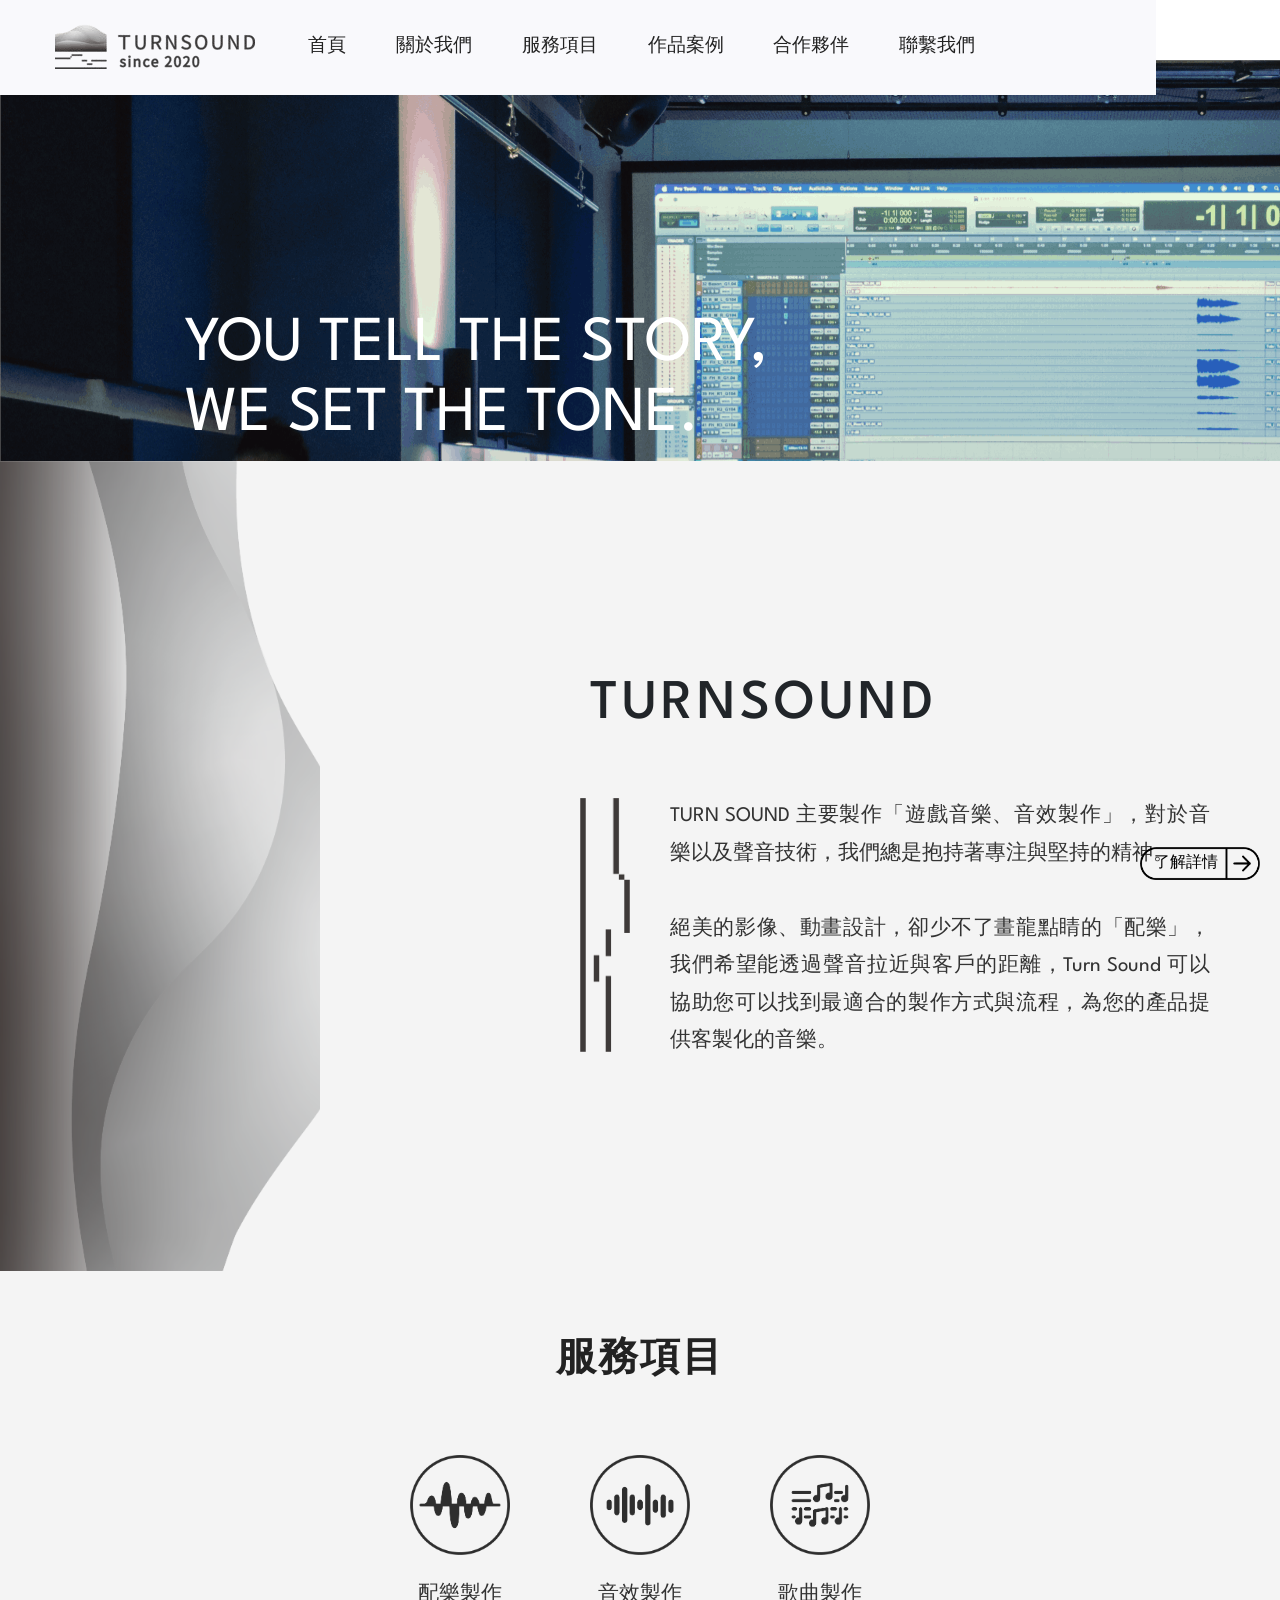
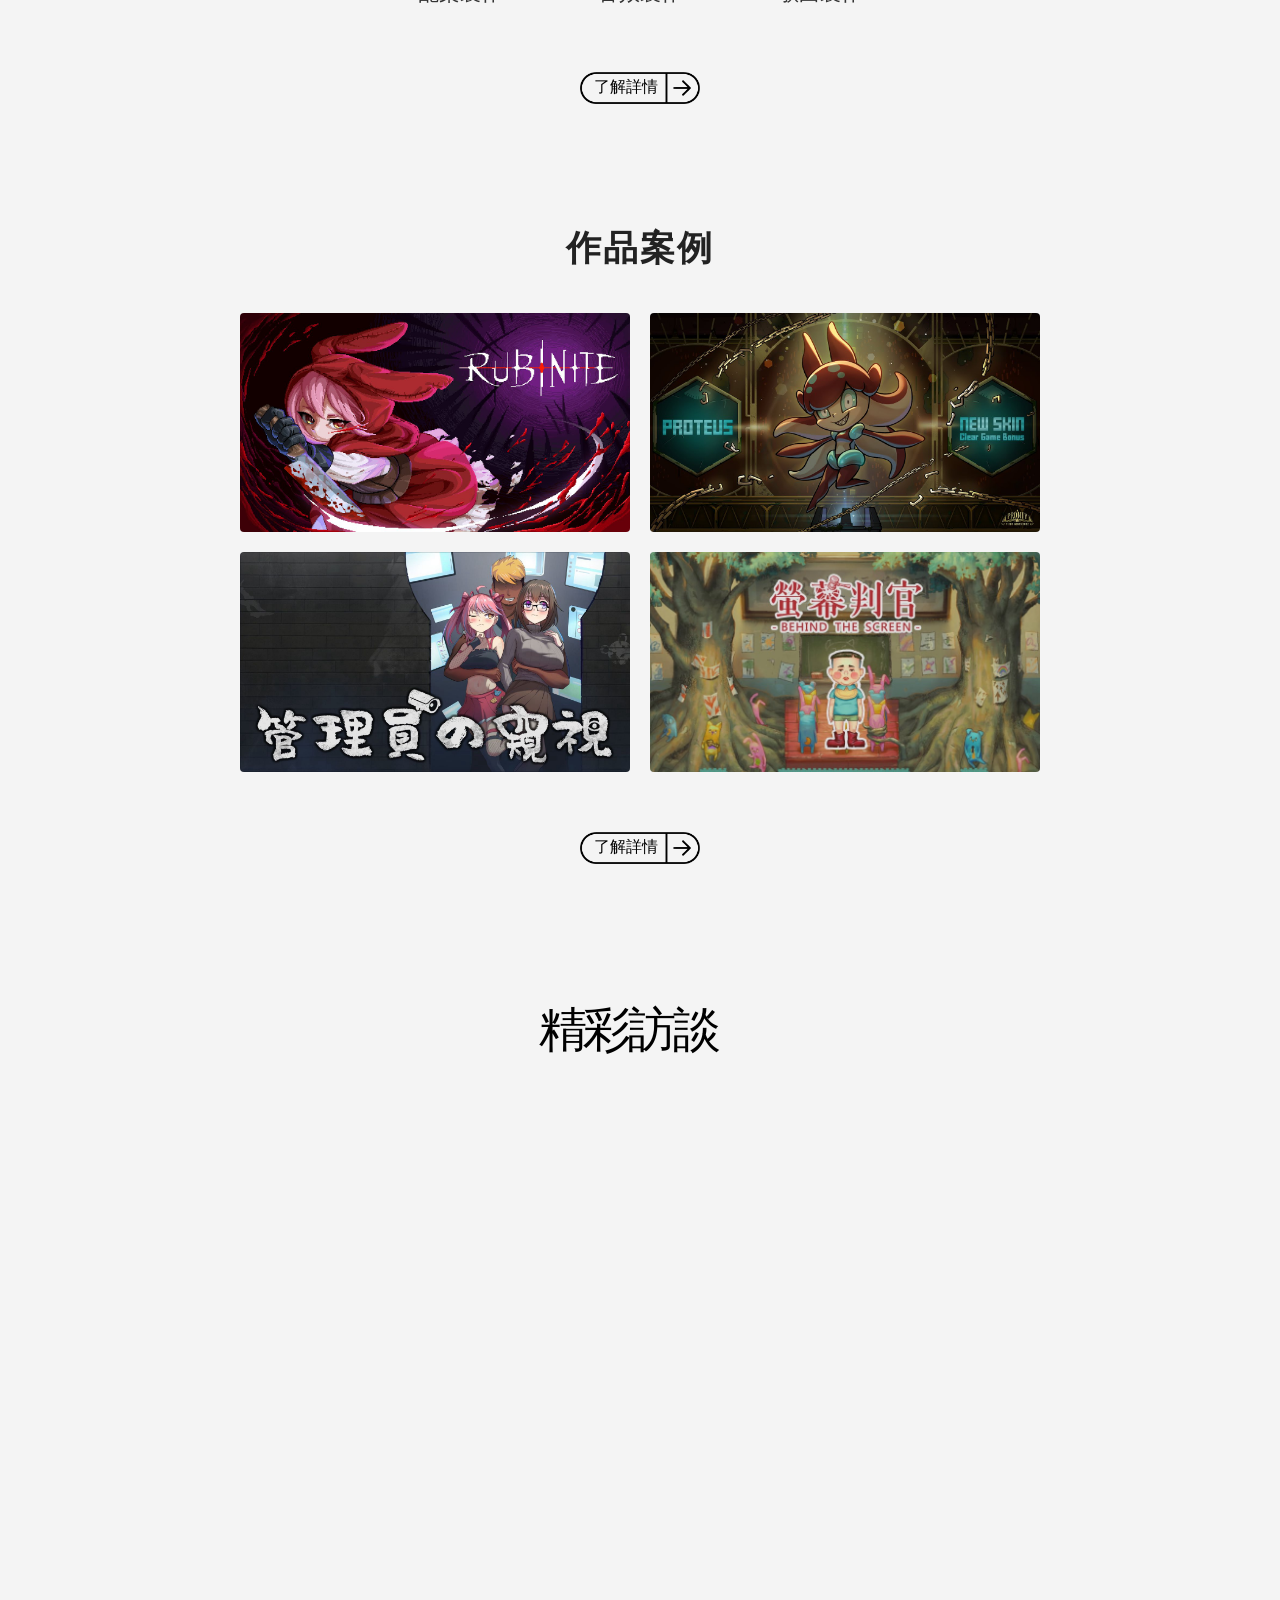
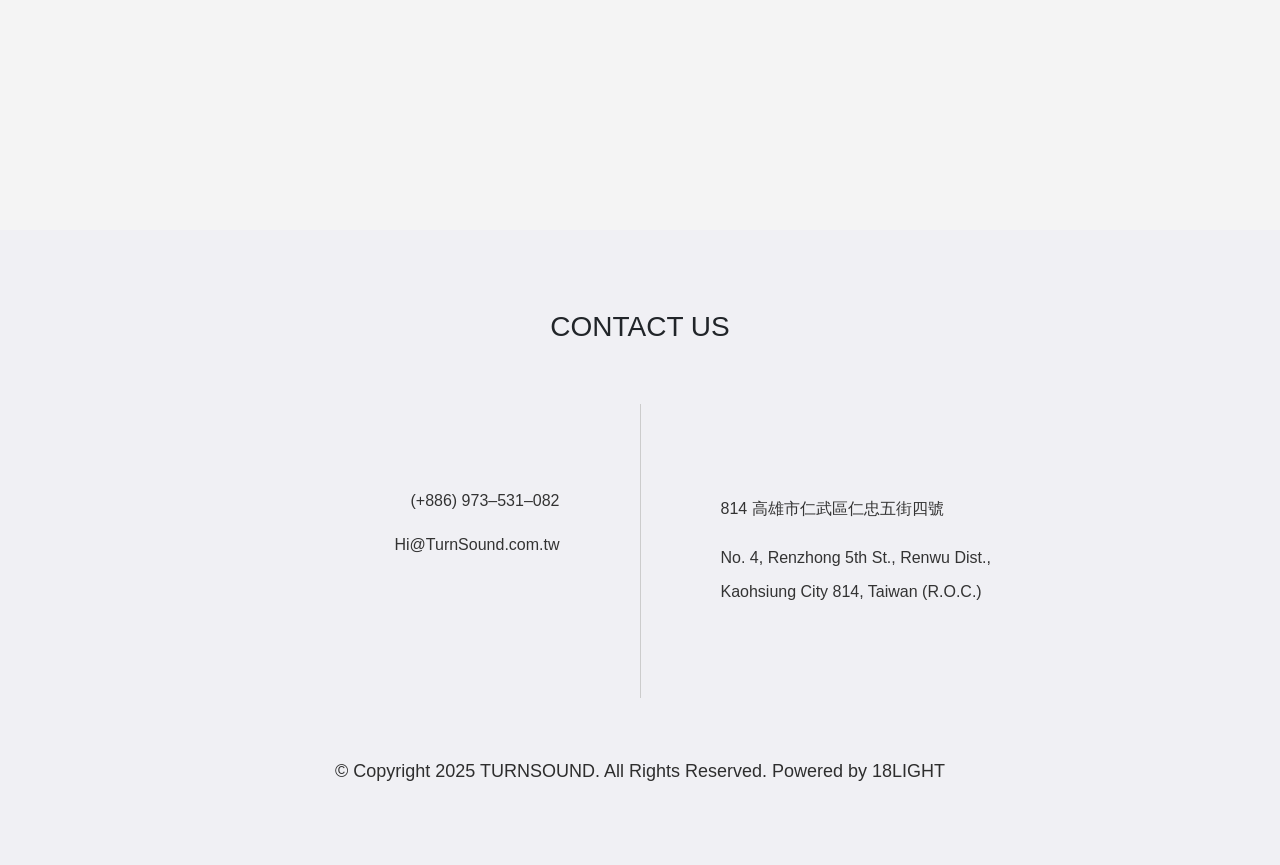
==== index.html @ 4d0bd962 "init commit Signed-off-by: PoAn Yang <yangpoan@gmail.com>" ====
<!DOCTYPE html>
<html  >
<head>
  
  <meta charset="UTF-8">
  <meta http-equiv="X-UA-Compatible" content="IE=edge">
  
  <meta name="twitter:card" content="summary_large_image"/>
  <meta name="twitter:image:src" content="assets/images/index-meta.jpeg">
  <meta property="og:image" content="assets/images/index-meta.jpeg">
  <meta name="twitter:title" content="TURNSOUND 官方網站 - 首頁｜玩轉音樂 | 音樂製作 | 音樂錄音室 | 配樂製作 | 高雄錄音室">
  <meta name="viewport" content="width=device-width, initial-scale=1, minimum-scale=1">
  <link rel="shortcut icon" href="assets/images/turnsound-800x800-128x128.png" type="image/x-icon">
  <meta name="description" content="Turn Sound 是遊戲音樂/音效製作為主的公司。
我們對於音樂以及聲音技術專注與堅持。並且希望拉近聲音作品與客戶的距離，讓音樂音效有如魔法一般但卻不撲朔迷離。
在 Turn Sound 您可以找到最適合的合作方式、製作流程，各方面均可以為你的產品客製化聲響。">
  
  
  <title>TURNSOUND 官方網站 - 首頁｜玩轉音樂 | 音樂製作 | 音樂錄音室 | 配樂製作 | 高雄錄音室</title>
  <link rel="stylesheet" href="assets/simple-line-icons/simple-line-icons.css">
  <link rel="stylesheet" href="assets/bootstrap/css/bootstrap.min.css">
  <link rel="stylesheet" href="assets/bootstrap/css/bootstrap-grid.min.css">
  <link rel="stylesheet" href="assets/bootstrap/css/bootstrap-reboot.min.css">
  <link rel="stylesheet" href="assets/animatecss/animate.css">
  <link rel="stylesheet" href="assets/popup-overlay-plugin/style.css">
  <link rel="stylesheet" href="assets/dropdown/css/style.css">
  <link rel="stylesheet" href="assets/socicon/css/styles.css">
  <link rel="stylesheet" href="assets/theme/css/style.css">
  <link rel="preload" href="https://fonts.googleapis.com/css2?family=Spartan:wght@400;700&display=swap&display=swap" as="style" onload="this.onload=null;this.rel='stylesheet'">
  <noscript><link rel="stylesheet" href="https://fonts.googleapis.com/css2?family=Spartan:wght@400;700&display=swap&display=swap"></noscript>
  <link rel="preload" as="style" href="assets/mobirise/css/mbr-additional.css?v=vHFfWI"><link rel="stylesheet" href="assets/mobirise/css/mbr-additional.css?v=vHFfWI" type="text/css">

  
  
  

</head>
<body>
  
  <section data-bs-version="5.1" class="menu menu1 stackm5 cid-tPVehVwowp" once="menu" id="menu01-3y">
    
    <nav class="navbar navbar-dropdown navbar-fixed-top navbar-expand-lg">
        <div class="container-fluid">
            <div class="navbar-brand">
                <span class="navbar-logo">
                    <a href="https://www.turnsound.com.tw/">
                        <img src="[data-uri]" alt="" style="height: 3rem;" loading="lazy" class="lazyload" data-src="assets/images/0108-removebg-preview-225x94.png">
                    </a>
                </span>
                
            </div>
            <button class="navbar-toggler" type="button" data-toggle="collapse" data-bs-toggle="collapse" data-target="#navbarSupportedContent" data-bs-target="#navbarSupportedContent" aria-controls="navbarNavAltMarkup" aria-expanded="false" aria-label="Toggle navigation">
                <div class="hamburger">
                    <span></span>
                    <span></span>
                    <span></span>
                    <span></span>
                </div>
            </button>
            <div class="collapse navbar-collapse" id="navbarSupportedContent">
                <ul class="navbar-nav nav-dropdown nav-right" data-app-modern-menu="true"><li class="nav-item"><a class="nav-link link text-black text-primary display-7" href="https://www.turnsound.com.tw/">首頁</a></li>
                    <li class="nav-item"><a class="nav-link link text-black show text-primary display-7" href="about.html" aria-expanded="false">關於我們</a></li>
                    <li class="nav-item"><a class="nav-link link text-black text-primary display-7" href="serve.html">服務項目</a>
                    </li>
                    <li class="nav-item"><a class="nav-link link text-black text-primary display-7" href="work.html">作品案例</a>
                    </li><li class="nav-item"><a class="nav-link link text-black text-primary display-7" href="partner.html">合作夥伴</a></li><li class="nav-item"><a class="nav-link link text-black text-primary display-7" href="connect.html">聯繫我們</a></li></ul>
                <div class="icons-menu">
                    <a class="iconfont-wrapper" href="https://www.facebook.com/TurnSound/" target="_blank">
                        <span class="p-2 mbr-iconfont socicon-facebook socicon"></span>
                    </a>
                    <a class="iconfont-wrapper" href="https://www.youtube.com/@Turn_Sound" target="_blank">
                        <span class="p-2 mbr-iconfont socicon-youtube socicon"></span>
                    </a>
                    <a class="iconfont-wrapper" href="https://www.instagram.com/turnsoundstudio/" target="_blank">
                        <span class="p-2 mbr-iconfont socicon-instagram socicon"></span>
                    </a>
                    <a class="iconfont-wrapper" href="https://soundcloud.com/user-339656999" target="_blank">
                        <span class="p-2 mbr-iconfont sli-social-soundcloud socicon-soundcloud socicon"></span>
                    </a>
                </div>
                
            </div>
        </div>
    </nav>
</section>

<section data-bs-version="5.1" class="header3 cid-tMYHuB5RjF mbr-fullscreen" id="aheader3-t">

    

    <div class="mbr-overlay" style="opacity: 0.6; background-color: rgb(0, 0, 0);"></div>

    <div class="container">
        <div class="row justify-content-center">
            <div class="col-12 col-text">
                <div class="text-container">
                    <div class="text-wrapper">
                        <h2 class="mbr-section-title mbr-fonts-style display-2"><strong>YOU TELL THE STORY,<br>
</strong><div><strong>WE SET THE TONE.</strong></div></h2>
                        
                        
                    </div>
                </div>
            </div>

            <div class="col-12 col-img"></div>
        </div>
    </div>
</section>

<div id="custom-html-57"> <meta charset="UTF-8">
    <meta name="viewport" content="width=device-width, initial-scale=1.0">
    <title>Turn Sound</title>
    <link rel="stylesheet" href="styles.css">


    <section class="content">
        <!-- 左側大圖片 -->
        <div class="left-image">
            <img src="[data-uri]" loading="lazy" class="lazyload" data-src="assets/images/02-logo-wave-vertical.webp">
        </div>

        <!-- 右側內容區 -->
        <div class="right-content">
            <h1 class="title">TURNSOUND</h1>
            <div class="content-wrapper">
                <img src="[data-uri]" class="logo-image lazyload" loading="lazy" data-src="assets/images/03-logo-line-vertical.webp">
                <p class="text">
                    TURN SOUND 主要製作「遊戲音樂、音效製作」，對於音樂以及聲音技術，我們總是抱持著專注與堅持的精神。
                    <br><br>
                    絕美的影像、動畫設計，卻少不了畫龍點睛的「配樂」，我們希望能透過聲音拉近與客戶的距離，Turn Sound 可以協助您可以找到最適合的製作方式與流程，為您的產品提供客製化的音樂。
                </p>
            </div>
            <a href="about.html" class="custom-image-button">
                <img src="[data-uri]" loading="lazy" class="lazyload" data-src="assets/images/04-button.webp">
                <span class="button-text">了解詳情</span>
            </a>
        </div>
    </section></div>

<div id="custom-html-58"><section class="service-section">
  <h2 class="service-title">服務項目</h2>

  <div class="service-items">
    <div class="service-item">
      <img src="[data-uri]" alt="配樂製作" loading="lazy" class="lazyload" data-src="assets/images/05-icon.webp">
      <p>配樂製作</p>
    </div>
    <div class="service-item">
      <img src="[data-uri]" alt="音效製作" loading="lazy" class="lazyload" data-src="assets/images/06-icon.webp">
      <p>音效製作</p>
    </div>
    <div class="service-item">
      <img src="[data-uri]" alt="歌曲製作" loading="lazy" class="lazyload" data-src="assets/images/07-icon.webp">
      <p>歌曲製作</p>
    </div>
  </div>

    <a href="serve.html" class="custom-image-button">
      <img src="[data-uri]" loading="lazy" class="lazyload" data-src="assets/images/04-button.webp">
      <span class="button-text">了解詳情</span>
    </a>

</section>
</div>

<div id="custom-html-5a"><section class="works-section">
  <h2 class="works-title">作品案例</h2>

  <div class="works-gallery">
    <img src="[data-uri]" loading="lazy" class="lazyload" data-src="assets/images/mobirise2023-8-3-23-1-51.webp">
    <img src="[data-uri]" loading="lazy" class="lazyload" data-src="assets/images/mobirise2023-8-3-23-1-16.webp">
    <img src="[data-uri]" loading="lazy" class="lazyload" data-src="assets/images/-1440x810.webp">
    <img src="[data-uri]" loading="lazy" class="lazyload" data-src="assets/images/1920x1080-800x450.webp">
  </div>

  <a href="work.html" class="custom-image-button">
    <img src="[data-uri]" loading="lazy" class="lazyload" data-src="assets/images/04-button.webp">
    <span class="button-text">了解詳情</span>
  </a>
</section>
</div>

<section data-bs-version="5.1" class="video1 cid-tMYImLPNvC" id="video1-w">
    
    

    <div class="container">

        <div class="row d-flex">
            <div class="mbr-section-head row">
                <h4 class="mbr-section-title mbr-fonts-style m-0 col-12 col-md-8 col-lg-9 col-xl-10 display-1"><strong>精彩訪談</strong></h4>
                
            </div>
        </div>

        <div class="row justify-content-center mt-4">
            <div class="col-12 col-md-12 video-block">
                <div class="video-wrapper"><iframe class="mbr-embedded-video" src="https://www.youtube.com/embed/QVwGwynAw2Y?rel=0&amp;amp;mute=1&amp;showinfo=0&amp;autoplay=1&amp;loop=1&amp;playlist=QVwGwynAw2Y" width="1280" height="720" frameborder="0" allowfullscreen=""></iframe></div>
            </div>
            
        </div>
    </div>
</section>

<div id="custom-html-4w"><footer style="background-color: #F0F0F4; padding: 80px 0;">
    <!-- 中間標題 -->
    <div style="text-align: center; margin-bottom: 40px;">
        <h3 style="font-size: 28px;">CONTACT US</h3>
    </div>

    <!-- 左右區塊 -->
    <div style="display: flex; flex-wrap: wrap; justify-content: space-between; align-items: center; text-align: center; max-width: 1200px; margin: 0 auto; padding-top: 20px;">
        <!-- 左側內容 -->
        <div style="flex: 1; min-width: 300px; text-align: right; padding: 80px; border-right: 1px solid #ccc;">
            <p style="margin: 5px 0; margin-bottom: 15px; font-size: 16px;">(+886) 973–531–082</p>
            <p style="margin: 5px 0; margin-bottom: 15px; font-size: 16px;">Hi@TurnSound.com.tw</p>
            <div style="margin-top: 10px;">
                <a href="https://www.facebook.com/TurnSound/" target="_blank" style="margin-right: 10px;"><span class="mbr-iconfont mbr-iconfont-social socicon-facebook socicon"></span></a>
                <a href="https://www.youtube.com/@Turn_Sound" target="_blank" style="margin-right: 10px;"><span class="mbr-iconfont mbr-iconfont-social socicon-youtube socicon"></span></a>
                <a href="https://www.instagram.com/turnsoundstudio/" target="_blank" style="margin-right: 10px;"><span class="mbr-iconfont socicon-instagram socicon"></span></a>
                <a href="https://soundcloud.com/user-339656999" target="_blank" style="margin-right: 10px;"><span class="mbr-iconfont sli-social-soundcloud socicon-soundcloud socicon"></span></a>
            </div>
        </div>

        <!-- 右側內容 -->
        <div style="flex: 1; min-width: 300px; text-align: left; padding: 80px;">
            <p style="margin: 5px 0; margin-bottom: 20px; font-size: 16px;">814 高雄市仁武區仁忠五街四號</p>
            <p style="margin: 5px 0; font-size: 16px;">No. 4, Renzhong 5th St., Renwu Dist.,</p>
            <p style="margin: 5px 0; font-size: 16px;">Kaohsiung City 814, Taiwan (R.O.C.)</p>
        </div>
    </div>
    <div style="text-align: center; margin-top: 60px; font-size: 18px; color: #2E2E2E;">
        © Copyright 2025 TURNSOUND. All Rights Reserved. Powered by 18LIGHT
    </div>
</footer>
</div>


<script src="assets/bootstrap/js/bootstrap.bundle.min.js"></script>
  <script src="assets/smoothscroll/smooth-scroll.js"></script>
  <script src="assets/ytplayer/index.js"></script>
  <script src="assets/dropdown/js/navbar-dropdown.js"></script>
  <script src="assets/playervimeo/vimeo_player.js"></script>
  <script src="assets/theme/js/script.js"></script>
  
  
  
 <div id="scrollToTop" class="scrollToTop mbr-arrow-up"><a style="text-align: center;"><i class="mbr-arrow-up-icon mbr-arrow-up-icon-cm cm-icon cm-icon-smallarrow-up"></i></a></div>
    <input name="animation" type="hidden">
  
<script>"use strict";if("loading"in HTMLImageElement.prototype){document.querySelectorAll('img[loading="lazy"],iframe[loading="lazy"]').forEach(e=>{e.src=e.dataset.src,e.style.paddingTop=100*e.getAttribute("data-aspectratio")+"%",e.style.height=0,e.onload=function(){e.removeAttribute("style")}})}else{const e=document.createElement("script");e.src="https://cdnjs.cloudflare.com/ajax/libs/lazysizes/5.1.2/lazysizes.min.js",document.body.appendChild(e)}</script>
</body>
</html>
---- assets/mobirise/css/mbr-additional.css ----
.btn {
  border-width: 2px;
}
body {
  font-family: Spartan;
}
.display-1 {
  font-family: 'Spartan', sans-serif;
  font-size: 3rem;
  line-height: 1.25;
  letter-spacing: -0.07em;
}
.display-1 > .mbr-iconfont {
  font-size: 3.75rem;
}
.display-2 {
  font-family: 'Spartan', sans-serif;
  font-size: 3.3rem;
  line-height: 1.1;
}
.display-2 > .mbr-iconfont {
  font-size: 4.125rem;
}
.display-4 {
  font-family: 'Spartan', sans-serif;
  font-size: 1.2rem;
  letter-spacing: -0.04em;
}
.display-4 > .mbr-iconfont {
  font-size: 1.5rem;
}
.display-5 {
  font-family: 'Spartan', sans-serif;
  font-size: 1.8rem;
  line-height: 1.5;
  letter-spacing: -0.05em;
}
.display-5 > .mbr-iconfont {
  font-size: 2.25rem;
}
.display-7 {
  font-family: 'Spartan', sans-serif;
  font-size: 1.2rem;
  line-height: 1.5;
}
.display-7 > .mbr-iconfont {
  font-size: 1.5rem;
}
/* ---- Fluid typography for mobile devices ---- */
/* 1.4 - font scale ratio ( bootstrap == 1.42857 ) */
/* 100vw - current viewport width */
/* (48 - 20)  48 == 48rem == 768px, 20 == 20rem == 320px(minimal supported viewport) */
/* 0.65 - min scale variable, may vary */
@media (max-width: 992px) {
  .display-1 {
    font-size: 2.4rem;
  }
}
@media (max-width: 768px) {
  .display-1 {
    font-size: 2.1rem;
    font-size: calc( 1.7rem + (3 - 1.7) * ((100vw - 20rem) / (48 - 20)));
    line-height: calc( 1.1 * (1.7rem + (3 - 1.7) * ((100vw - 20rem) / (48 - 20))));
  }
  .display-2 {
    font-size: 2.64rem;
    font-size: calc( 1.805rem + (3.3 - 1.805) * ((100vw - 20rem) / (48 - 20)));
    line-height: calc( 1.3 * (1.805rem + (3.3 - 1.805) * ((100vw - 20rem) / (48 - 20))));
  }
  .display-4 {
    font-size: 0.96rem;
    font-size: calc( 1.07rem + (1.2 - 1.07) * ((100vw - 20rem) / (48 - 20)));
    line-height: calc( 1.4 * (1.07rem + (1.2 - 1.07) * ((100vw - 20rem) / (48 - 20))));
  }
  .display-5 {
    font-size: 1.44rem;
    font-size: calc( 1.28rem + (1.8 - 1.28) * ((100vw - 20rem) / (48 - 20)));
    line-height: calc( 1.4 * (1.28rem + (1.8 - 1.28) * ((100vw - 20rem) / (48 - 20))));
  }
  .display-7 {
    font-size: 0.96rem;
    font-size: calc( 1.07rem + (1.2 - 1.07) * ((100vw - 20rem) / (48 - 20)));
    line-height: calc( 1.4 * (1.07rem + (1.2 - 1.07) * ((100vw - 20rem) / (48 - 20))));
  }
}
/* Buttons */
.btn {
  padding: 0.6rem 1.2rem;
  border-radius: 30px;
}
.btn-sm {
  padding: 0.6rem 1.2rem;
  border-radius: 30px;
}
.btn-md {
  padding: 0.6rem 1.2rem;
  border-radius: 30px;
}
.btn-lg {
  padding: 1rem 2.6rem;
  border-radius: 30px;
}
.bg-primary {
  background-color: #65676c !important;
}
.bg-success {
  background-color: #ffa41d !important;
}
.bg-info {
  background-color: #47b5ed !important;
}
.bg-warning {
  background-color: #ffe161 !important;
}
.bg-danger {
  background-color: #ff9966 !important;
}
.btn-primary,
.btn-primary:active {
  background-color: #65676c !important;
  border-color: #65676c !important;
  color: #ffffff !important;
  box-shadow: 0 2px 2px 0 rgba(0, 0, 0, 0.2);
}
.btn-primary:hover,
.btn-primary:focus,
.btn-primary.focus,
.btn-primary.active {
  color: #ffffff !important;
  background-color: #3b3c3f !important;
  border-color: #3b3c3f !important;
  box-shadow: 0 2px 5px 0 rgba(0, 0, 0, 0.2);
}
.btn-primary.disabled,
.btn-primary:disabled {
  color: #ffffff !important;
  background-color: #3b3c3f !important;
  border-color: #3b3c3f !important;
}
.btn-secondary,
.btn-secondary:active {
  background-color: #ff4712 !important;
  border-color: #ff4712 !important;
  color: #ffffff !important;
  box-shadow: 0 2px 2px 0 rgba(0, 0, 0, 0.2);
}
.btn-secondary:hover,
.btn-secondary:focus,
.btn-secondary.focus,
.btn-secondary.active {
  color: #ffffff !important;
  background-color: #ba2a00 !important;
  border-color: #ba2a00 !important;
  box-shadow: 0 2px 5px 0 rgba(0, 0, 0, 0.2);
}
.btn-secondary.disabled,
.btn-secondary:disabled {
  color: #ffffff !important;
  background-color: #ba2a00 !important;
  border-color: #ba2a00 !important;
}
.btn-info,
.btn-info:active {
  background-color: #47b5ed !important;
  border-color: #47b5ed !important;
  color: #ffffff !important;
  box-shadow: 0 2px 2px 0 rgba(0, 0, 0, 0.2);
}
.btn-info:hover,
.btn-info:focus,
.btn-info.focus,
.btn-info.active {
  color: #ffffff !important;
  background-color: #148cca !important;
  border-color: #148cca !important;
  box-shadow: 0 2px 5px 0 rgba(0, 0, 0, 0.2);
}
.btn-info.disabled,
.btn-info:disabled {
  color: #ffffff !important;
  background-color: #148cca !important;
  border-color: #148cca !important;
}
.btn-success,
.btn-success:active {
  background-color: #ffa41d !important;
  border-color: #ffa41d !important;
  color: #ffffff !important;
  box-shadow: 0 2px 2px 0 rgba(0, 0, 0, 0.2);
}
.btn-success:hover,
.btn-success:focus,
.btn-success.focus,
.btn-success.active {
  color: #ffffff !important;
  background-color: #c57600 !important;
  border-color: #c57600 !important;
  box-shadow: 0 2px 5px 0 rgba(0, 0, 0, 0.2);
}
.btn-success.disabled,
.btn-success:disabled {
  color: #ffffff !important;
  background-color: #c57600 !important;
  border-color: #c57600 !important;
}
.btn-warning,
.btn-warning:active {
  background-color: #ffe161 !important;
  border-color: #ffe161 !important;
  color: #614f00 !important;
  box-shadow: 0 2px 2px 0 rgba(0, 0, 0, 0.2);
}
.btn-warning:hover,
.btn-warning:focus,
.btn-warning.focus,
.btn-warning.active {
  color: #0a0800 !important;
  background-color: #ffd10a !important;
  border-color: #ffd10a !important;
  box-shadow: 0 2px 5px 0 rgba(0, 0, 0, 0.2);
}
.btn-warning.disabled,
.btn-warning:disabled {
  color: #614f00 !important;
  background-color: #ffd10a !important;
  border-color: #ffd10a !important;
}
.btn-danger,
.btn-danger:active {
  background-color: #ff9966 !important;
  border-color: #ff9966 !important;
  color: #ffffff !important;
  box-shadow: 0 2px 2px 0 rgba(0, 0, 0, 0.2);
}
.btn-danger:hover,
.btn-danger:focus,
.btn-danger.focus,
.btn-danger.active {
  color: #ffffff !important;
  background-color: #ff5f0f !important;
  border-color: #ff5f0f !important;
  box-shadow: 0 2px 5px 0 rgba(0, 0, 0, 0.2);
}
.btn-danger.disabled,
.btn-danger:disabled {
  color: #ffffff !important;
  background-color: #ff5f0f !important;
  border-color: #ff5f0f !important;
}
.btn-white,
.btn-white:active {
  background-color: #fafafa !important;
  border-color: #fafafa !important;
  color: #7a7a7a !important;
  box-shadow: 0 2px 2px 0 rgba(0, 0, 0, 0.2);
}
.btn-white:hover,
.btn-white:focus,
.btn-white.focus,
.btn-white.active {
  color: #4f4f4f !important;
  background-color: #cfcfcf !important;
  border-color: #cfcfcf !important;
  box-shadow: 0 2px 5px 0 rgba(0, 0, 0, 0.2);
}
.btn-white.disabled,
.btn-white:disabled {
  color: #7a7a7a !important;
  background-color: #cfcfcf !important;
  border-color: #cfcfcf !important;
}
.btn-black,
.btn-black:active {
  background-color: #232323 !important;
  border-color: #232323 !important;
  color: #ffffff !important;
  box-shadow: 0 2px 2px 0 rgba(0, 0, 0, 0.2);
}
.btn-black:hover,
.btn-black:focus,
.btn-black.focus,
.btn-black.active {
  color: #ffffff !important;
  background-color: #000000 !important;
  border-color: #000000 !important;
  box-shadow: 0 2px 5px 0 rgba(0, 0, 0, 0.2);
}
.btn-black.disabled,
.btn-black:disabled {
  color: #ffffff !important;
  background-color: #000000 !important;
  border-color: #000000 !important;
}
.btn-primary-outline,
.btn-primary-outline:active {
  background-color: transparent !important;
  border-color: #65676c;
  color: #65676c;
}
.btn-primary-outline:hover,
.btn-primary-outline:focus,
.btn-primary-outline.focus,
.btn-primary-outline.active {
  color: #3b3c3f !important;
  background-color: transparent!important;
  border-color: #3b3c3f !important;
  box-shadow: none!important;
}
.btn-primary-outline.disabled,
.btn-primary-outline:disabled {
  color: #ffffff !important;
  background-color: #65676c !important;
  border-color: #65676c !important;
}
.btn-secondary-outline,
.btn-secondary-outline:active {
  background-color: transparent !important;
  border-color: #ff4712;
  color: #ff4712;
}
.btn-secondary-outline:hover,
.btn-secondary-outline:focus,
.btn-secondary-outline.focus,
.btn-secondary-outline.active {
  color: #ba2a00 !important;
  background-color: transparent!important;
  border-color: #ba2a00 !important;
  box-shadow: none!important;
}
.btn-secondary-outline.disabled,
.btn-secondary-outline:disabled {
  color: #ffffff !important;
  background-color: #ff4712 !important;
  border-color: #ff4712 !important;
}
.btn-info-outline,
.btn-info-outline:active {
  background-color: transparent !important;
  border-color: #47b5ed;
  color: #47b5ed;
}
.btn-info-outline:hover,
.btn-info-outline:focus,
.btn-info-outline.focus,
.btn-info-outline.active {
  color: #148cca !important;
  background-color: transparent!important;
  border-color: #148cca !important;
  box-shadow: none!important;
}
.btn-info-outline.disabled,
.btn-info-outline:disabled {
  color: #ffffff !important;
  background-color: #47b5ed !important;
  border-color: #47b5ed !important;
}
.btn-success-outline,
.btn-success-outline:active {
  background-color: transparent !important;
  border-color: #ffa41d;
  color: #ffa41d;
}
.btn-success-outline:hover,
.btn-success-outline:focus,
.btn-success-outline.focus,
.btn-success-outline.active {
  color: #c57600 !important;
  background-color: transparent!important;
  border-color: #c57600 !important;
  box-shadow: none!important;
}
.btn-success-outline.disabled,
.btn-success-outline:disabled {
  color: #ffffff !important;
  background-color: #ffa41d !important;
  border-color: #ffa41d !important;
}
.btn-warning-outline,
.btn-warning-outline:active {
  background-color: transparent !important;
  border-color: #ffe161;
  color: #ffe161;
}
.btn-warning-outline:hover,
.btn-warning-outline:focus,
.btn-warning-outline.focus,
.btn-warning-outline.active {
  color: #ffd10a !important;
  background-color: transparent!important;
  border-color: #ffd10a !important;
  box-shadow: none!important;
}
.btn-warning-outline.disabled,
.btn-warning-outline:disabled {
  color: #614f00 !important;
  background-color: #ffe161 !important;
  border-color: #ffe161 !important;
}
.btn-danger-outline,
.btn-danger-outline:active {
  background-color: transparent !important;
  border-color: #ff9966;
  color: #ff9966;
}
.btn-danger-outline:hover,
.btn-danger-outline:focus,
.btn-danger-outline.focus,
.btn-danger-outline.active {
  color: #ff5f0f !important;
  background-color: transparent!important;
  border-color: #ff5f0f !important;
  box-shadow: none!important;
}
.btn-danger-outline.disabled,
.btn-danger-outline:disabled {
  color: #ffffff !important;
  background-color: #ff9966 !important;
  border-color: #ff9966 !important;
}
.btn-black-outline,
.btn-black-outline:active {
  background-color: transparent !important;
  border-color: #232323;
  color: #232323;
}
.btn-black-outline:hover,
.btn-black-outline:focus,
.btn-black-outline.focus,
.btn-black-outline.active {
  color: #000000 !important;
  background-color: transparent!important;
  border-color: #000000 !important;
  box-shadow: none!important;
}
.btn-black-outline.disabled,
.btn-black-outline:disabled {
  color: #ffffff !important;
  background-color: #232323 !important;
  border-color: #232323 !important;
}
.btn-white-outline,
.btn-white-outline:active {
  background-color: transparent !important;
  border-color: #fafafa;
  color: #fafafa;
}
.btn-white-outline:hover,
.btn-white-outline:focus,
.btn-white-outline.focus,
.btn-white-outline.active {
  color: #cfcfcf !important;
  background-color: transparent!important;
  border-color: #cfcfcf !important;
  box-shadow: none!important;
}
.btn-white-outline.disabled,
.btn-white-outline:disabled {
  color: #7a7a7a !important;
  background-color: #fafafa !important;
  border-color: #fafafa !important;
}
.text-primary {
  color: #65676c !important;
}
.text-secondary {
  color: #ff4712 !important;
}
.text-success {
  color: #ffa41d !important;
}
.text-info {
  color: #47b5ed !important;
}
.text-warning {
  color: #ffe161 !important;
}
.text-danger {
  color: #ff9966 !important;
}
.text-white {
  color: #fafafa !important;
}
.text-black {
  color: #232323 !important;
}
a.text-primary:hover,
a.text-primary:focus,
a.text-primary.active {
  color: #343537 !important;
}
a.text-secondary:hover,
a.text-secondary:focus,
a.text-secondary.active {
  color: #ab2600 !important;
}
a.text-success:hover,
a.text-success:focus,
a.text-success.active {
  color: #b66d00 !important;
}
a.text-info:hover,
a.text-info:focus,
a.text-info.active {
  color: #1283bc !important;
}
a.text-warning:hover,
a.text-warning:focus,
a.text-warning.active {
  color: #facb00 !important;
}
a.text-danger:hover,
a.text-danger:focus,
a.text-danger.active {
  color: #ff5500 !important;
}
a.text-white:hover,
a.text-white:focus,
a.text-white.active {
  color: #c7c7c7 !important;
}
a.text-black:hover,
a.text-black:focus,
a.text-black.active {
  color: #000000 !important;
}
a[class*="text-"]:not(.nav-link):not(.dropdown-item):not([role]):not(.navbar-caption) {
  position: relative;
  background-image: transparent;
  background-size: 10000px 2px;
  background-repeat: no-repeat;
  background-position: 0px 1.2em;
  background-position: -10000px 1.2em;
}
a[class*="text-"]:not(.nav-link):not(.dropdown-item):not([role]):not(.navbar-caption):hover {
  transition: background-position 2s ease-in-out;
  background-image: linear-gradient(currentColor 50%, currentColor 50%);
  background-position: 0px 1.2em;
}
.nav-tabs .nav-link.active {
  color: #65676c;
}
.nav-tabs .nav-link:not(.active) {
  color: #232323;
}
.alert-success {
  background-color: #70c770;
}
.alert-info {
  background-color: #47b5ed;
}
.alert-warning {
  background-color: #ffe161;
}
.alert-danger {
  background-color: #ff9966;
}
.mbr-section-btn a.btn:not(.btn-form) {
  border-radius: 100px;
}
.mbr-gallery-filter li a {
  border-radius: 100px !important;
}
.mbr-gallery-filter li.active .btn {
  background-color: #65676c;
  border-color: #65676c;
  color: #ffffff;
}
.mbr-gallery-filter li.active .btn:focus {
  box-shadow: none;
}
.nav-tabs .nav-link {
  border-radius: 100px !important;
}
a,
a:hover {
  color: #65676c;
}
.mbr-plan-header.bg-primary .mbr-plan-subtitle,
.mbr-plan-header.bg-primary .mbr-plan-price-desc {
  color: #a5a7ab;
}
.mbr-plan-header.bg-success .mbr-plan-subtitle,
.mbr-plan-header.bg-success .mbr-plan-price-desc {
  color: #fff6e9;
}
.mbr-plan-header.bg-info .mbr-plan-subtitle,
.mbr-plan-header.bg-info .mbr-plan-price-desc {
  color: #ffffff;
}
.mbr-plan-header.bg-warning .mbr-plan-subtitle,
.mbr-plan-header.bg-warning .mbr-plan-price-desc {
  color: #ffffff;
}
.mbr-plan-header.bg-danger .mbr-plan-subtitle,
.mbr-plan-header.bg-danger .mbr-plan-price-desc {
  color: #ffffff;
}
/* Scroll to top button*/
#scrollToTop a {
  border-radius: 100px;
}
.form-control {
  font-family: 'Spartan', sans-serif;
  font-size: 1.2rem;
  letter-spacing: -0.04em;
  font-weight: 400;
}
.form-control > .mbr-iconfont {
  font-size: 1.5rem;
}
.form-control:hover,
.form-control:focus {
  box-shadow: rgba(0, 0, 0, 0.07) 0px 1px 1px 0px, rgba(0, 0, 0, 0.07) 0px 1px 3px 0px, rgba(0, 0, 0, 0.03) 0px 0px 0px 1px;
  border-color: #65676c !important;
}
.form-control:-webkit-input-placeholder {
  font-family: 'Spartan', sans-serif;
  font-size: 1.2rem;
  letter-spacing: -0.04em;
  font-weight: 400;
}
.form-control:-webkit-input-placeholder > .mbr-iconfont {
  font-size: 1.5rem;
}
blockquote {
  border-color: #65676c;
}
/* Forms */
.mbr-form .input-group-btn a.btn {
  border-radius: 100px !important;
}
.mbr-form .input-group-btn a.btn:hover {
  box-shadow: 0 10px 40px 0 rgba(0, 0, 0, 0.2);
}
.mbr-form .input-group-btn button[type="submit"] {
  border-radius: 100px !important;
  padding: 1rem 3rem;
}
.mbr-form .input-group-btn button[type="submit"]:hover {
  box-shadow: 0 10px 40px 0 rgba(0, 0, 0, 0.2);
}
.jq-selectbox li:hover,
.jq-selectbox li.selected {
  background-color: #65676c;
  color: #ffffff;
}
.jq-number__spin {
  transition: 0.25s ease;
}
.jq-number__spin:hover {
  border-color: #65676c;
}
.jq-selectbox .jq-selectbox__trigger-arrow,
.jq-number__spin.minus:after,
.jq-number__spin.plus:after {
  transition: 0.4s;
  border-top-color: #353535;
  border-bottom-color: #353535;
}
.jq-selectbox:hover .jq-selectbox__trigger-arrow,
.jq-number__spin.minus:hover:after,
.jq-number__spin.plus:hover:after {
  border-top-color: #65676c;
  border-bottom-color: #65676c;
}
.xdsoft_datetimepicker .xdsoft_calendar td.xdsoft_default,
.xdsoft_datetimepicker .xdsoft_calendar td.xdsoft_current,
.xdsoft_datetimepicker .xdsoft_timepicker .xdsoft_time_box > div > div.xdsoft_current {
  color: #ffffff !important;
  background-color: #65676c !important;
  box-shadow: none !important;
}
.xdsoft_datetimepicker .xdsoft_calendar td:hover,
.xdsoft_datetimepicker .xdsoft_timepicker .xdsoft_time_box > div > div:hover {
  color: #ffffff !important;
  background: #ff4712 !important;
  box-shadow: none !important;
}
.lazy-bg {
  background-image: none !important;
}
.lazy-placeholder:not(section),
.lazy-none {
  display: block;
  position: relative;
  padding-bottom: 56.25%;
  width: 100%;
  height: auto;
}
iframe.lazy-placeholder,
.lazy-placeholder:after {
  content: '';
  position: absolute;
  width: 200px;
  height: 200px;
  background: transparent no-repeat center;
  background-size: contain;
  top: 50%;
  left: 50%;
  transform: translateX(-50%) translateY(-50%);
  background-image: url("data:image/svg+xml;charset=UTF-8,%3csvg width='32' height='32' viewBox='0 0 64 64' xmlns='http://www.w3.org/2000/svg' stroke='%2365676c' %3e%3cg fill='none' fill-rule='evenodd'%3e%3cg transform='translate(16 16)' stroke-width='2'%3e%3ccircle stroke-opacity='.5' cx='16' cy='16' r='16'/%3e%3cpath d='M32 16c0-9.94-8.06-16-16-16'%3e%3canimateTransform attributeName='transform' type='rotate' from='0 16 16' to='360 16 16' dur='1s' repeatCount='indefinite'/%3e%3c/path%3e%3c/g%3e%3c/g%3e%3c/svg%3e");
}
section.lazy-placeholder:after {
  opacity: 0.5;
}
body {
  overflow-x: hidden;
}
a {
  transition: color 0.6s;
}
.cid-tPVehVwowp {
  z-index: 1000;
  width: 100%;
  position: relative;
  min-height: 60px;
}
.cid-tPVehVwowp nav.navbar {
  position: fixed;
}
.cid-tPVehVwowp .btn {
  line-height: 1.2;
}
.cid-tPVehVwowp .navbar-buttons {
  text-align: center;
  min-width: 170px;
}
.cid-tPVehVwowp .nav-link {
  position: relative;
}
.cid-tPVehVwowp .nav-link:before {
  content: '';
  position: absolute;
  transition: all 0.3s;
  bottom: 0;
  left: 50%;
  transform: translateX(-50%);
  width: 0%;
  height: 2px;
  background: #ffa41d;
}
.cid-tPVehVwowp .nav-link:hover {
  color: #ffa41d !important;
}
.cid-tPVehVwowp .nav-link:hover:before {
  width: 100%;
}
.cid-tPVehVwowp .dropdown-item:before {
  font-family: Moririse2 !important;
  content: "\e966";
  display: inline-block;
  width: 0;
  position: absolute;
  left: 1rem;
  top: 0.5rem;
  margin-right: 0.5rem;
  line-height: 1;
  font-size: inherit;
  vertical-align: middle;
  text-align: center;
  overflow: hidden;
  transform: scale(0, 1);
  transition: all 0.25s ease-in-out;
}
.cid-tPVehVwowp .dropdown-menu {
  padding: 0;
  border-radius: 4px;
  box-shadow: 0 1px 3px 0 rgba(0, 0, 0, 0.1);
}
.cid-tPVehVwowp .dropdown-item {
  border-bottom: 1px solid #e6e6e6;
}
.cid-tPVehVwowp .dropdown-item:hover,
.cid-tPVehVwowp .dropdown-item:focus {
  background: #65676c !important;
  color: white !important;
}
.cid-tPVehVwowp .dropdown-item:hover span {
  color: white;
}
.cid-tPVehVwowp .dropdown-item:first-child {
  border-top-left-radius: 4px;
  border-top-right-radius: 4px;
}
.cid-tPVehVwowp .dropdown-item:last-child {
  border-bottom: none;
  border-bottom-left-radius: 4px;
  border-bottom-right-radius: 4px;
}
.cid-tPVehVwowp .nav-dropdown .link {
  padding: 0 0.3em !important;
  margin: 0.667em 1em !important;
}
.cid-tPVehVwowp .nav-dropdown .link.dropdown-toggle::after {
  margin-left: 0.5rem;
  margin-top: -0.1rem;
}
.cid-tPVehVwowp .container {
  display: flex;
  margin: auto;
}
@media (min-width: 992px) {
  .cid-tPVehVwowp .container {
    flex-wrap: nowrap;
  }
}
.cid-tPVehVwowp .iconfont-wrapper {
  color: #000000 !important;
  font-size: 1.5rem;
  padding-right: 0.5rem;
}
.cid-tPVehVwowp .navbar-nav {
  margin: auto;
}
.cid-tPVehVwowp .dropdown-menu,
.cid-tPVehVwowp .navbar.opened {
  background: #f9f9fc !important;
}
.cid-tPVehVwowp .nav-item:focus,
.cid-tPVehVwowp .nav-link:focus {
  outline: none;
}
.cid-tPVehVwowp .dropdown .dropdown-menu .dropdown-item {
  width: auto;
  transition: all 0.25s ease-in-out;
}
.cid-tPVehVwowp .dropdown .dropdown-menu .dropdown-item::after {
  right: 0.5rem;
}
.cid-tPVehVwowp .dropdown .dropdown-menu .dropdown-item .mbr-iconfont {
  margin-right: 0.5rem;
  vertical-align: sub;
}
.cid-tPVehVwowp .dropdown .dropdown-menu .dropdown-item .mbr-iconfont:before {
  display: inline-block;
  transform: scale(1, 1);
  transition: all 0.25s ease-in-out;
}
.cid-tPVehVwowp .collapsed .dropdown-menu .dropdown-item:before {
  display: none;
}
.cid-tPVehVwowp .collapsed .dropdown .dropdown-menu .dropdown-item {
  padding: 0.235em 1.5em 0.235em 1.5em !important;
  transition: none;
  margin: 0 !important;
}
.cid-tPVehVwowp .navbar {
  min-height: 70px;
  transition: all 0.3s;
  border-bottom: 1px solid transparent;
  background: #f9f9fc;
}
.cid-tPVehVwowp .navbar.opened {
  transition: all 0.3s;
}
.cid-tPVehVwowp .navbar .dropdown-item {
  padding: 0.5rem 1.8rem;
}
.cid-tPVehVwowp .navbar .navbar-logo img {
  width: auto;
}
.cid-tPVehVwowp .navbar .navbar-collapse {
  justify-content: flex-end;
  z-index: 1;
}
.cid-tPVehVwowp .navbar.collapsed {
  justify-content: center;
}
.cid-tPVehVwowp .navbar.collapsed .nav-item .nav-link::before {
  display: none;
}
.cid-tPVehVwowp .navbar.collapsed.opened .dropdown-menu {
  top: 0;
}
@media (min-width: 992px) {
  .cid-tPVehVwowp .navbar.collapsed.opened:not(.navbar-short) .navbar-collapse {
    max-height: calc(98.5vh - 3rem);
  }
}
.cid-tPVehVwowp .navbar.collapsed .dropdown-menu .dropdown-submenu {
  left: 0 !important;
}
.cid-tPVehVwowp .navbar.collapsed .dropdown-menu .dropdown-item:after {
  right: auto;
}
.cid-tPVehVwowp .navbar.collapsed .dropdown-menu .dropdown-toggle[data-toggle="dropdown-submenu"]:after {
  margin-left: 0.5rem;
  margin-top: 0.2rem;
  border-top: 0.35em solid;
  border-right: 0.35em solid transparent;
  border-left: 0.35em solid transparent;
  border-bottom: 0;
  top: 41%;
}
.cid-tPVehVwowp .navbar.collapsed ul.navbar-nav li {
  margin: auto;
}
.cid-tPVehVwowp .navbar.collapsed .dropdown-menu .dropdown-item {
  padding: 0.25rem 1.5rem;
  text-align: center;
}
.cid-tPVehVwowp .navbar.collapsed .icons-menu {
  padding-left: 0;
  padding-right: 0;
  padding-top: 0.5rem;
  padding-bottom: 0.5rem;
}
@media (max-width: 991px) {
  .cid-tPVehVwowp .navbar .nav-item .nav-link::before {
    display: none;
  }
  .cid-tPVehVwowp .navbar.opened .dropdown-menu {
    top: 0;
  }
  .cid-tPVehVwowp .navbar .dropdown-menu .dropdown-submenu {
    left: 0 !important;
  }
  .cid-tPVehVwowp .navbar .dropdown-menu .dropdown-item:after {
    right: auto;
  }
  .cid-tPVehVwowp .navbar .dropdown-menu .dropdown-toggle[data-toggle="dropdown-submenu"]:after {
    margin-left: 0.5rem;
    margin-top: 0.2rem;
    border-top: 0.35em solid;
    border-right: 0.35em solid transparent;
    border-left: 0.35em solid transparent;
    border-bottom: 0;
    top: 40%;
  }
  .cid-tPVehVwowp .navbar .navbar-logo img {
    height: 3rem !important;
  }
  .cid-tPVehVwowp .navbar ul.navbar-nav li {
    margin: auto;
  }
  .cid-tPVehVwowp .navbar .dropdown-menu .dropdown-item {
    padding: 0.25rem 1.5rem !important;
    text-align: center;
  }
  .cid-tPVehVwowp .navbar .navbar-brand {
    flex-shrink: initial;
    flex-basis: auto;
    word-break: break-word;
    padding-right: 2rem;
  }
  .cid-tPVehVwowp .navbar .navbar-toggler {
    flex-basis: auto;
  }
  .cid-tPVehVwowp .navbar .icons-menu {
    padding-left: 0;
    padding-top: 0.5rem;
    padding-bottom: 0.5rem;
  }
}
@media (max-width: 991px) and (max-width: 767px) {
  .cid-tPVehVwowp .navbar .navbar-brand {
    width: calc(100% - 31px);
  }
}
.cid-tPVehVwowp .navbar.navbar-short {
  min-height: 60px;
  box-shadow: 0 1px 3px 0 rgba(0, 0, 0, 0.1);
}
.cid-tPVehVwowp .navbar.navbar-short .navbar-logo img {
  height: 5rem !important;
}
.cid-tPVehVwowp .navbar.navbar-short .navbar-brand {
  min-height: 60px;
  padding: 0;
}
.cid-tPVehVwowp .navbar-brand {
  min-height: 70px;
  flex-shrink: 0;
  align-items: center;
  margin-right: 0;
  padding: 0 15px;
  transition: all 0.3s;
  word-break: break-word;
  z-index: 1;
  display: flex;
}
.cid-tPVehVwowp .navbar-brand .navbar-caption {
  line-height: inherit !important;
}
.cid-tPVehVwowp .navbar-brand .navbar-logo a {
  outline: none;
}
.cid-tPVehVwowp .dropdown-item.active,
.cid-tPVehVwowp .dropdown-item:active {
  background-color: transparent;
}
.cid-tPVehVwowp .navbar-expand-lg .navbar-nav .nav-link {
  padding: 0;
}
.cid-tPVehVwowp .nav-dropdown .link.dropdown-toggle {
  margin-right: 1.667em;
}
.cid-tPVehVwowp .nav-dropdown .link.dropdown-toggle[aria-expanded="true"] {
  margin-right: 0;
  padding: 0.667em 1.667em;
}
.cid-tPVehVwowp .navbar.navbar-expand-lg .dropdown .dropdown-menu {
  background: #f9f9fc;
}
.cid-tPVehVwowp .navbar.navbar-expand-lg .dropdown .dropdown-menu .dropdown-submenu {
  margin: 0;
  left: 100%;
}
.cid-tPVehVwowp .navbar .dropdown.open > .dropdown-menu {
  display: block;
}
.cid-tPVehVwowp ul.navbar-nav {
  flex-wrap: wrap;
}
.cid-tPVehVwowp button.navbar-toggler {
  outline: none;
  width: 31px;
  height: 20px;
  cursor: pointer;
  transition: all 0.2s;
  position: relative;
  align-self: center;
}
.cid-tPVehVwowp button.navbar-toggler .hamburger span {
  position: absolute;
  right: 0;
  width: 30px;
  height: 2px;
  border-right: 5px;
  background-color: #000000;
}
.cid-tPVehVwowp button.navbar-toggler .hamburger span:nth-child(1) {
  top: 0;
  transition: all 0.2s;
}
.cid-tPVehVwowp button.navbar-toggler .hamburger span:nth-child(2) {
  top: 8px;
  transition: all 0.15s;
}
.cid-tPVehVwowp button.navbar-toggler .hamburger span:nth-child(3) {
  top: 8px;
  transition: all 0.15s;
}
.cid-tPVehVwowp button.navbar-toggler .hamburger span:nth-child(4) {
  top: 16px;
  transition: all 0.2s;
}
.cid-tPVehVwowp nav.opened .hamburger span:nth-child(1) {
  top: 8px;
  width: 0;
  opacity: 0;
  right: 50%;
  transition: all 0.2s;
}
.cid-tPVehVwowp nav.opened .hamburger span:nth-child(2) {
  transform: rotate(45deg);
  transition: all 0.25s;
}
.cid-tPVehVwowp nav.opened .hamburger span:nth-child(3) {
  transform: rotate(-45deg);
  transition: all 0.25s;
}
.cid-tPVehVwowp nav.opened .hamburger span:nth-child(4) {
  top: 8px;
  width: 0;
  opacity: 0;
  right: 50%;
  transition: all 0.2s;
}
.cid-tPVehVwowp .navbar-dropdown {
  padding: 0 1rem;
  position: fixed;
}
.cid-tPVehVwowp a.nav-link {
  display: flex;
  align-items: center;
  justify-content: center;
}
.cid-tPVehVwowp .icons-menu {
  flex-wrap: nowrap;
  display: flex;
  justify-content: center;
  padding-left: 1rem;
  padding-right: 1rem;
  padding-top: 0.3rem;
  text-align: center;
}
@media screen and (-ms-high-contrast: active), (-ms-high-contrast: none) {
  .cid-tPVehVwowp .navbar {
    height: 70px;
  }
  .cid-tPVehVwowp .navbar.opened {
    height: auto;
  }
  .cid-tPVehVwowp .nav-item .nav-link:hover::before {
    width: 175%;
    max-width: calc(100% + 2rem);
    left: -1rem;
  }
}
.cid-tMYHuB5RjF {
  background-image: url("../../../assets/images/01-2000x1127.webp");
  display: flex;
  align-items: center;
}
.cid-tMYHuB5RjF .row {
  align-items: stretch;
  width: 100%;
}
.cid-tMYHuB5RjF .col-text {
  width: 100%;
}
@media (min-width: 1024px) {
  .cid-tMYHuB5RjF .col-text {
    width: 50%;
  }
}
@media (min-width: 758px) {
  .cid-tMYHuB5RjF .col-text {
    width: 60%;
  }
}
.cid-tMYHuB5RjF .text-container {
  width: 100%;
}
@media (max-width: 1440px) {
  .cid-tMYHuB5RjF .text-container {
    padding: 0 0 0 16% !important;
  }
}
@media (max-width: 880px) {
  .cid-tMYHuB5RjF .text-container {
    padding: 0 !important;
  }
}
@media (min-width: 1441px) {
  .cid-tMYHuB5RjF .text-container {
    padding: 10px !important;
  }
}
.cid-tMYHuB5RjF .text-wrapper {
  width: 100%;
  display: flex;
  flex-direction: column;
  align-items: flex-start;
  padding: 0;
}
@media (min-width: 1441px) {
  .cid-tMYHuB5RjF .text-wrapper {
    padding: 0 55% 0 0;
  }
}
@media (max-width: 1440px) {
  .cid-tMYHuB5RjF .text-wrapper {
    padding: 0 30% 0 0;
  }
}
@media (max-width: 1024px) {
  .cid-tMYHuB5RjF .text-wrapper {
    padding: 0 25% 0 0;
  }
}
@media (max-width: 880px) {
  .cid-tMYHuB5RjF .text-wrapper {
    padding: 0 15% 0 0;
  }
}
@media (max-width: 767px) {
  .cid-tMYHuB5RjF .text-wrapper {
    padding: 0;
  }
}
.cid-tMYHuB5RjF .mbr-section-title {
  width: 300%;
  color: #ffffff;
  margin-bottom: 10px;
  margin-top: 250px;
  font-size: 4rem;
}
.cid-tMYHuB5RjF .mbr-text {
  letter-spacing: inherit;
  color: #ffffff;
  width: 100%;
  margin-top: 16px;
  margin-bottom: 0;
}
.cid-tMYHuB5RjF .mbr-section-btn {
  width: 100%;
  margin-top: 30px;
}
.cid-tMYHuB5RjF .mbr-section-btn .btn-transform {
  display: flex;
  justify-content: center;
  align-items: center;
  width: 100%;
  height: 100%;
  background: transparent;
  background-image: linear-gradient(-90deg, currentColor 0, currentColor 100%) !important;
  -webkit-background-clip: text !important;
  -webkit-text-fill-color: transparent !important;
  background-size: 100% 100% !important;
  background-position: left !important;
  transition: background-position 0.2s ease !important;
}
.cid-tMYHuB5RjF .mbr-section-btn .btn-white-outline {
  color: #ffffff !important;
  border: 1px solid #ffffff;
  transition: color 0.2s ease-out, background-color 0.2s ease-out, border-color 0.2s ease-out;
}
.cid-tMYHuB5RjF .mbr-section-btn .btn-white-outline:hover {
  color: #fff !important;
  background: #ffffff !important;
}
.cid-tMYHuB5RjF .mbr-section-btn .btn-white-outline:hover .btn-transform {
  background-image: -webkit-linear-gradient(45deg, #5cc3ee 0, #5d91ef 29%, #5e5ef0 50%, #947be1 73%, #ca97d2 100%) !important;
}
.cid-tMYHuB5RjF .col-img {
  width: 100%;
}
@media (min-width: 1024px) {
  .cid-tMYHuB5RjF .col-img {
    width: 50%;
  }
}
@media (min-width: 758px) {
  .cid-tMYHuB5RjF .col-img {
    width: 40%;
  }
}
.cid-tMYHuB5RjF .mbr-section-title,
.cid-tMYHuB5RjF .mbr-section-btn {
  text-align: left;
}
#custom-html-57 {
  /* 中型筆電優化：避免被擠壓破版 */
  /* 手機與小筆電版：上下排與按鈕置中 */
}
#custom-html-57 * {
  margin: 0;
  padding: 0;
  box-sizing: border-box;
}
#custom-html-57 body {
  font-family: Arial, sans-serif;
  background-color: #f4f4f4;
}
#custom-html-57 .content {
  display: flex;
  height: 90vh;
  align-items: center;
  background-color: #f4f4f4;
}
#custom-html-57 .left-image {
  width: 50%;
  height: 90vh;
  overflow: hidden;
}
#custom-html-57 .left-image img {
  width: 50%;
  height: 100%;
  object-fit: cover;
}
#custom-html-57 .right-content {
  width: 50%;
  display: flex;
  flex-direction: column;
  justify-content: center;
  align-items: flex-start;
  padding-left: 0;
  padding-top: 20px;
  padding-bottom: 20px;
  margin-left: -200px;
}
#custom-html-57 .title {
  font-size: 3rem;
  letter-spacing: 4px;
  margin-bottom: 60px;
  margin-left: -10px;
}
#custom-html-57 .content-wrapper {
  display: flex;
  align-items: flex-start;
  margin-left: -10px;
}
#custom-html-57 .logo-image {
  width: 50px;
  height: auto;
  margin-right: 20px;
}
#custom-html-57 .text {
  font-size: 1.3rem;
  line-height: 1.8;
  color: #333;
  margin-left: 30px;
  margin-right: 60px;
  text-align: justify;
}
#custom-html-57 .custom-image-button {
  position: relative;
  display: inline-block;
  width: auto;
  height: auto;
  text-decoration: none;
  position: absolute;
  bottom: 250px;
  right: 260px;
}
#custom-html-57 .custom-image-button img {
  display: block;
  width: 100%;
  height: auto;
  max-width: 120px;
}
#custom-html-57 .custom-image-button .button-text {
  position: absolute;
  top: 52%;
  left: 38%;
  transform: translate(-50%, -50%);
  font-size: 1rem;
  font-weight: 500;
  color: #000;
  white-space: nowrap;
  pointer-events: none;
  text-align: center;
}
@media (max-width: 1400px) {
  #custom-html-57 .right-content {
    margin-left: -50px;
  }
  #custom-html-57 .title {
    font-size: 3.5rem;
    margin-left: 0;
  }
  #custom-html-57 .text {
    font-size: 1.3rem;
    margin: 0 20px;
  }
  #custom-html-57 .custom-image-button {
    right: 20px;
    bottom: 20px;
  }
}
@media (max-width: 1024px) {
  #custom-html-57 .content {
    flex-direction: column;
    height: auto;
  }
  #custom-html-57 .left-image {
    width: 100%;
    height: auto;
    text-align: center;
  }
  #custom-html-57 .left-image img {
    width: 60%;
    height: auto;
  }
  #custom-html-57 .right-content {
    width: 100%;
    margin-left: 0;
    padding: 30px 20px;
    align-items: center;
    text-align: center;
  }
  #custom-html-57 .title {
    font-size: 2.8rem;
  }
  #custom-html-57 .content-wrapper {
    flex-direction: column;
    align-items: center;
  }
  #custom-html-57 .logo-image {
    margin-right: 0;
    margin-bottom: 15px;
  }
  #custom-html-57 .text {
    font-size: 1.2rem;
    margin: 0 20px;
  }
  #custom-html-57 .custom-image-button {
    position: static;
    margin-top: 30px;
  }
  #custom-html-57 .custom-image-button img {
    max-width: 150px;
  }
  #custom-html-57 .custom-image-button .button-text {
    font-size: 1.1rem;
  }
}
#custom-html-58 .service-section {
  display: flex;
  flex-direction: column;
  justify-content: center;
  align-items: center;
  min-height: 500px;
  padding: 60px 20px;
  background-color: #f4f4f4;
  text-align: center;
}
#custom-html-58 .service-title {
  font-size: 2.5rem;
  margin-bottom: 60px;
  color: #222;
  letter-spacing: 2px;
  font-weight: bold;
}
#custom-html-58 .service-items {
  display: flex;
  justify-content: center;
  gap: 60px;
  flex-wrap: wrap;
  margin-bottom: 60px;
}
#custom-html-58 .service-item {
  display: flex;
  flex-direction: column;
  align-items: center;
  max-width: 150px;
}
#custom-html-58 .service-item img {
  width: 120px;
  height: 120px;
  object-fit: contain;
  padding: 10px;
  margin-bottom: 15px;
}
#custom-html-58 .service-item p {
  font-size: 1.3rem;
  color: #333;
  margin: 0;
}
#custom-html-58 .custom-image-button {
  position: relative;
  display: inline-block;
  width: auto;
  height: auto;
  text-decoration: none;
}
#custom-html-58 .custom-image-button img {
  display: block;
  width: 100%;
  height: auto;
  max-width: 120px;
}
#custom-html-58 .custom-image-button .button-text {
  position: absolute;
  top: 52%;
  left: 38%;
  /* 根據圖片中箭頭位置做偏移 */
  transform: translate(-50%, -50%);
  font-size: 1rem;
  font-weight: 500;
  color: #000;
  white-space: nowrap;
  pointer-events: none;
  text-align: center;
}
#custom-html-5a .works-section {
  background-color: #f4f4f4;
  text-align: center;
  padding: 60px 20px;
}
#custom-html-5a .works-title {
  font-size: 2.2rem;
  font-weight: bold;
  color: #222;
  margin-bottom: 40px;
  letter-spacing: 2px;
}
#custom-html-5a .works-gallery {
  display: grid;
  grid-template-columns: repeat(2, 1fr);
  /* 每列2張 */
  gap: 20px;
  max-width: 800px;
  margin: 0 auto 50px auto;
}
#custom-html-5a .works-gallery img {
  width: 100%;
  height: auto;
  object-fit: cover;
  border-radius: 4px;
}
#custom-html-5a .custom-image-button {
  position: relative;
  display: inline-block;
  width: auto;
  height: auto;
  text-decoration: none;
  margin-top: 10px;
}
#custom-html-5a .custom-image-button img {
  display: block;
  width: 100%;
  height: auto;
  max-width: 120px;
}
#custom-html-5a .custom-image-button .button-text {
  position: absolute;
  top: 52%;
  left: 38%;
  transform: translate(-50%, -50%);
  font-size: 1rem;
  font-weight: 500;
  color: #000;
  white-space: nowrap;
  pointer-events: none;
  text-align: center;
}
.cid-tMYImLPNvC {
  padding-top: 4.5rem;
  padding-bottom: 6.5rem;
  background-color: #f4f4f4;
}
.cid-tMYImLPNvC .video-wrapper iframe {
  width: 100%;
}
.cid-tMYImLPNvC .mbr-section-title {
  align-self: left;
  width: 100%;
  color: #000000;
  text-align: center;
}
.cid-tMYImLPNvC .mbr-text {
  align-self: right;
  color: #9b9ba5;
}
@media (max-width: 767px) {
  .cid-tMYImLPNvC .mbr-section-title,
  .cid-tMYImLPNvC .mbr-text {
    text-align: center;
  }
}
@media (max-width: 600px) {
  .cid-tMYImLPNvC .mbr-section-title {
    letter-spacing: -1px;
  }
}
#custom-html-4w {
  /* 中間標題樣式 */
  /* 左右分區容器 */
  /* 分隔線樣式 */
  /* 調整文字 */
  /* 圖標樣式 */
}
#custom-html-4w footer {
  background-color: #F0F0F4;
  padding: 30px 0;
  font-family: Arial, sans-serif;
}
#custom-html-4w footer h3 {
  font-size: 24px;
  /* 標題字體大小 */
  margin-bottom: 20px;
  /* 與下面區塊的距離 */
}
#custom-html-4w footer div[style*="flex: 1"] {
  display: flex;
  flex-direction: column;
  justify-content: center;
}
#custom-html-4w footer div[style*="border-right: 1px solid #ccc"] {
  border-right: 1px solid #ccc;
  padding-right: 20px;
}
#custom-html-4w footer div[style*="text-align: left"] {
  padding-left: 20px;
}
#custom-html-4w footer p {
  margin: 5px 0;
  font-size: 14px;
  color: #333;
}
#custom-html-4w footer .mbr-iconfont {
  font-size: 24px;
  color: #114796;
  transition: none;
}
.cid-tPVehVwowp {
  z-index: 1000;
  width: 100%;
  position: relative;
  min-height: 60px;
}
.cid-tPVehVwowp nav.navbar {
  position: fixed;
}
.cid-tPVehVwowp .btn {
  line-height: 1.2;
}
.cid-tPVehVwowp .navbar-buttons {
  text-align: center;
  min-width: 170px;
}
.cid-tPVehVwowp .nav-link {
  position: relative;
}
.cid-tPVehVwowp .nav-link:before {
  content: '';
  position: absolute;
  transition: all 0.3s;
  bottom: 0;
  left: 50%;
  transform: translateX(-50%);
  width: 0%;
  height: 2px;
  background: #ffa41d;
}
.cid-tPVehVwowp .nav-link:hover {
  color: #ffa41d !important;
}
.cid-tPVehVwowp .nav-link:hover:before {
  width: 100%;
}
.cid-tPVehVwowp .dropdown-item:before {
  font-family: Moririse2 !important;
  content: "\e966";
  display: inline-block;
  width: 0;
  position: absolute;
  left: 1rem;
  top: 0.5rem;
  margin-right: 0.5rem;
  line-height: 1;
  font-size: inherit;
  vertical-align: middle;
  text-align: center;
  overflow: hidden;
  transform: scale(0, 1);
  transition: all 0.25s ease-in-out;
}
.cid-tPVehVwowp .dropdown-menu {
  padding: 0;
  border-radius: 4px;
  box-shadow: 0 1px 3px 0 rgba(0, 0, 0, 0.1);
}
.cid-tPVehVwowp .dropdown-item {
  border-bottom: 1px solid #e6e6e6;
}
.cid-tPVehVwowp .dropdown-item:hover,
.cid-tPVehVwowp .dropdown-item:focus {
  background: #65676c !important;
  color: white !important;
}
.cid-tPVehVwowp .dropdown-item:hover span {
  color: white;
}
.cid-tPVehVwowp .dropdown-item:first-child {
  border-top-left-radius: 4px;
  border-top-right-radius: 4px;
}
.cid-tPVehVwowp .dropdown-item:last-child {
  border-bottom: none;
  border-bottom-left-radius: 4px;
  border-bottom-right-radius: 4px;
}
.cid-tPVehVwowp .nav-dropdown .link {
  padding: 0 0.3em !important;
  margin: 0.667em 1em !important;
}
.cid-tPVehVwowp .nav-dropdown .link.dropdown-toggle::after {
  margin-left: 0.5rem;
  margin-top: -0.1rem;
}
.cid-tPVehVwowp .container {
  display: flex;
  margin: auto;
}
@media (min-width: 992px) {
  .cid-tPVehVwowp .container {
    flex-wrap: nowrap;
  }
}
.cid-tPVehVwowp .iconfont-wrapper {
  color: #000000 !important;
  font-size: 1.5rem;
  padding-right: 0.5rem;
}
.cid-tPVehVwowp .navbar-nav {
  margin: auto;
}
.cid-tPVehVwowp .dropdown-menu,
.cid-tPVehVwowp .navbar.opened {
  background: #f9f9fc !important;
}
.cid-tPVehVwowp .nav-item:focus,
.cid-tPVehVwowp .nav-link:focus {
  outline: none;
}
.cid-tPVehVwowp .dropdown .dropdown-menu .dropdown-item {
  width: auto;
  transition: all 0.25s ease-in-out;
}
.cid-tPVehVwowp .dropdown .dropdown-menu .dropdown-item::after {
  right: 0.5rem;
}
.cid-tPVehVwowp .dropdown .dropdown-menu .dropdown-item .mbr-iconfont {
  margin-right: 0.5rem;
  vertical-align: sub;
}
.cid-tPVehVwowp .dropdown .dropdown-menu .dropdown-item .mbr-iconfont:before {
  display: inline-block;
  transform: scale(1, 1);
  transition: all 0.25s ease-in-out;
}
.cid-tPVehVwowp .collapsed .dropdown-menu .dropdown-item:before {
  display: none;
}
.cid-tPVehVwowp .collapsed .dropdown .dropdown-menu .dropdown-item {
  padding: 0.235em 1.5em 0.235em 1.5em !important;
  transition: none;
  margin: 0 !important;
}
.cid-tPVehVwowp .navbar {
  min-height: 70px;
  transition: all 0.3s;
  border-bottom: 1px solid transparent;
  background: #f9f9fc;
}
.cid-tPVehVwowp .navbar.opened {
  transition: all 0.3s;
}
.cid-tPVehVwowp .navbar .dropdown-item {
  padding: 0.5rem 1.8rem;
}
.cid-tPVehVwowp .navbar .navbar-logo img {
  width: auto;
}
.cid-tPVehVwowp .navbar .navbar-collapse {
  justify-content: flex-end;
  z-index: 1;
}
.cid-tPVehVwowp .navbar.collapsed {
  justify-content: center;
}
.cid-tPVehVwowp .navbar.collapsed .nav-item .nav-link::before {
  display: none;
}
.cid-tPVehVwowp .navbar.collapsed.opened .dropdown-menu {
  top: 0;
}
@media (min-width: 992px) {
  .cid-tPVehVwowp .navbar.collapsed.opened:not(.navbar-short) .navbar-collapse {
    max-height: calc(98.5vh - 3rem);
  }
}
.cid-tPVehVwowp .navbar.collapsed .dropdown-menu .dropdown-submenu {
  left: 0 !important;
}
.cid-tPVehVwowp .navbar.collapsed .dropdown-menu .dropdown-item:after {
  right: auto;
}
.cid-tPVehVwowp .navbar.collapsed .dropdown-menu .dropdown-toggle[data-toggle="dropdown-submenu"]:after {
  margin-left: 0.5rem;
  margin-top: 0.2rem;
  border-top: 0.35em solid;
  border-right: 0.35em solid transparent;
  border-left: 0.35em solid transparent;
  border-bottom: 0;
  top: 41%;
}
.cid-tPVehVwowp .navbar.collapsed ul.navbar-nav li {
  margin: auto;
}
.cid-tPVehVwowp .navbar.collapsed .dropdown-menu .dropdown-item {
  padding: 0.25rem 1.5rem;
  text-align: center;
}
.cid-tPVehVwowp .navbar.collapsed .icons-menu {
  padding-left: 0;
  padding-right: 0;
  padding-top: 0.5rem;
  padding-bottom: 0.5rem;
}
@media (max-width: 991px) {
  .cid-tPVehVwowp .navbar .nav-item .nav-link::before {
    display: none;
  }
  .cid-tPVehVwowp .navbar.opened .dropdown-menu {
    top: 0;
  }
  .cid-tPVehVwowp .navbar .dropdown-menu .dropdown-submenu {
    left: 0 !important;
  }
  .cid-tPVehVwowp .navbar .dropdown-menu .dropdown-item:after {
    right: auto;
  }
  .cid-tPVehVwowp .navbar .dropdown-menu .dropdown-toggle[data-toggle="dropdown-submenu"]:after {
    margin-left: 0.5rem;
    margin-top: 0.2rem;
    border-top: 0.35em solid;
    border-right: 0.35em solid transparent;
    border-left: 0.35em solid transparent;
    border-bottom: 0;
    top: 40%;
  }
  .cid-tPVehVwowp .navbar .navbar-logo img {
    height: 3rem !important;
  }
  .cid-tPVehVwowp .navbar ul.navbar-nav li {
    margin: auto;
  }
  .cid-tPVehVwowp .navbar .dropdown-menu .dropdown-item {
    padding: 0.25rem 1.5rem !important;
    text-align: center;
  }
  .cid-tPVehVwowp .navbar .navbar-brand {
    flex-shrink: initial;
    flex-basis: auto;
    word-break: break-word;
    padding-right: 2rem;
  }
  .cid-tPVehVwowp .navbar .navbar-toggler {
    flex-basis: auto;
  }
  .cid-tPVehVwowp .navbar .icons-menu {
    padding-left: 0;
    padding-top: 0.5rem;
    padding-bottom: 0.5rem;
  }
}
@media (max-width: 991px) and (max-width: 767px) {
  .cid-tPVehVwowp .navbar .navbar-brand {
    width: calc(100% - 31px);
  }
}
.cid-tPVehVwowp .navbar.navbar-short {
  min-height: 60px;
  box-shadow: 0 1px 3px 0 rgba(0, 0, 0, 0.1);
}
.cid-tPVehVwowp .navbar.navbar-short .navbar-logo img {
  height: 5rem !important;
}
.cid-tPVehVwowp .navbar.navbar-short .navbar-brand {
  min-height: 60px;
  padding: 0;
}
.cid-tPVehVwowp .navbar-brand {
  min-height: 70px;
  flex-shrink: 0;
  align-items: center;
  margin-right: 0;
  padding: 0 15px;
  transition: all 0.3s;
  word-break: break-word;
  z-index: 1;
  display: flex;
}
.cid-tPVehVwowp .navbar-brand .navbar-caption {
  line-height: inherit !important;
}
.cid-tPVehVwowp .navbar-brand .navbar-logo a {
  outline: none;
}
.cid-tPVehVwowp .dropdown-item.active,
.cid-tPVehVwowp .dropdown-item:active {
  background-color: transparent;
}
.cid-tPVehVwowp .navbar-expand-lg .navbar-nav .nav-link {
  padding: 0;
}
.cid-tPVehVwowp .nav-dropdown .link.dropdown-toggle {
  margin-right: 1.667em;
}
.cid-tPVehVwowp .nav-dropdown .link.dropdown-toggle[aria-expanded="true"] {
  margin-right: 0;
  padding: 0.667em 1.667em;
}
.cid-tPVehVwowp .navbar.navbar-expand-lg .dropdown .dropdown-menu {
  background: #f9f9fc;
}
.cid-tPVehVwowp .navbar.navbar-expand-lg .dropdown .dropdown-menu .dropdown-submenu {
  margin: 0;
  left: 100%;
}
.cid-tPVehVwowp .navbar .dropdown.open > .dropdown-menu {
  display: block;
}
.cid-tPVehVwowp ul.navbar-nav {
  flex-wrap: wrap;
}
.cid-tPVehVwowp button.navbar-toggler {
  outline: none;
  width: 31px;
  height: 20px;
  cursor: pointer;
  transition: all 0.2s;
  position: relative;
  align-self: center;
}
.cid-tPVehVwowp button.navbar-toggler .hamburger span {
  position: absolute;
  right: 0;
  width: 30px;
  height: 2px;
  border-right: 5px;
  background-color: #000000;
}
.cid-tPVehVwowp button.navbar-toggler .hamburger span:nth-child(1) {
  top: 0;
  transition: all 0.2s;
}
.cid-tPVehVwowp button.navbar-toggler .hamburger span:nth-child(2) {
  top: 8px;
  transition: all 0.15s;
}
.cid-tPVehVwowp button.navbar-toggler .hamburger span:nth-child(3) {
  top: 8px;
  transition: all 0.15s;
}
.cid-tPVehVwowp button.navbar-toggler .hamburger span:nth-child(4) {
  top: 16px;
  transition: all 0.2s;
}
.cid-tPVehVwowp nav.opened .hamburger span:nth-child(1) {
  top: 8px;
  width: 0;
  opacity: 0;
  right: 50%;
  transition: all 0.2s;
}
.cid-tPVehVwowp nav.opened .hamburger span:nth-child(2) {
  transform: rotate(45deg);
  transition: all 0.25s;
}
.cid-tPVehVwowp nav.opened .hamburger span:nth-child(3) {
  transform: rotate(-45deg);
  transition: all 0.25s;
}
.cid-tPVehVwowp nav.opened .hamburger span:nth-child(4) {
  top: 8px;
  width: 0;
  opacity: 0;
  right: 50%;
  transition: all 0.2s;
}
.cid-tPVehVwowp .navbar-dropdown {
  padding: 0 1rem;
  position: fixed;
}
.cid-tPVehVwowp a.nav-link {
  display: flex;
  align-items: center;
  justify-content: center;
}
.cid-tPVehVwowp .icons-menu {
  flex-wrap: nowrap;
  display: flex;
  justify-content: center;
  padding-left: 1rem;
  padding-right: 1rem;
  padding-top: 0.3rem;
  text-align: center;
}
@media screen and (-ms-high-contrast: active), (-ms-high-contrast: none) {
  .cid-tPVehVwowp .navbar {
    height: 70px;
  }
  .cid-tPVehVwowp .navbar.opened {
    height: auto;
  }
  .cid-tPVehVwowp .nav-item .nav-link:hover::before {
    width: 175%;
    max-width: calc(100% + 2rem);
    left: -1rem;
  }
}
.cid-tPUQnqyR9Z {
  padding-top: 6rem;
  padding-bottom: 6rem;
  background: #fafafa;
}
.cid-tPUQnqyR9Z .team-card {
  margin-bottom: 2rem;
  transition: all 0.3s;
}
.cid-tPUQnqyR9Z .team-card:hover {
  transform: translateY(-10px);
}
@media (min-width: 1400px) {
  .cid-tPUQnqyR9Z .col-lg-3 {
    padding: 0 1.5rem;
  }
}
.cid-tPUQnqyR9Z .card-wrap {
  height: 100%;
  margin-bottom: 2rem;
  display: flex;
  flex-direction: column;
  background: #ffffff;
  border-radius: 4px;
}
.cid-tPUQnqyR9Z .card-wrap:hover img {
  transform: scale(1.1);
}
@media (max-width: 991px) {
  .cid-tPUQnqyR9Z .card-wrap {
    margin-bottom: 2rem;
  }
}
.cid-tPUQnqyR9Z .card-wrap .image-wrap img {
  width: 100%;
  transition: all 0.3s;
  height: 300px;
  object-fit: cover;
}
.cid-tPUQnqyR9Z .card-wrap .content-wrap {
  margin: auto;
}
@media (min-width: 768px) {
  .cid-tPUQnqyR9Z .card-wrap .content-wrap {
    padding: 2rem;
  }
}
@media (max-width: 767px) {
  .cid-tPUQnqyR9Z .card-wrap .content-wrap {
    padding: 1rem;
  }
}
.cid-tPUQnqyR9Z .content-wrap {
  height: 100%;
  justify-content: space-between;
  display: flex;
  flex-direction: column;
}
.cid-tPUQnqyR9Z .icons-menu {
  display: flex;
}
@media (max-width: 767px) {
  .cid-tPUQnqyR9Z .icons-menu {
    justify-content: center;
  }
}
.cid-tPUQnqyR9Z .image-wrap {
  clip-path: polygon(100% 0, 100% 100%, 0% 94%, 0% 0%);
}
.cid-tPUQnqyR9Z .iconfont-wrapper {
  font-size: 1.2rem;
  padding: 0.4rem 0;
  margin: 0 0.2rem;
  display: block;
  position: relative;
}
.cid-tPUQnqyR9Z .iconfont-wrapper:before {
  position: absolute;
  content: '';
  bottom: 0;
  left: 0;
  transition: all 0.3s;
  width: 100%;
  height: 0%;
  background: #65676c;
  z-index: 0;
}
.cid-tPUQnqyR9Z .iconfont-wrapper:hover:before {
  height: 100%;
}
.cid-tPUQnqyR9Z .mbr-iconfont {
  position: relative;
  fomt-size: 1rem;
  color: #272727;
}
.cid-tPUQnqyR9Z .card-text,
.cid-tPUQnqyR9Z .mbr-section-btn,
.cid-tPUQnqyR9Z .social-row {
  color: #353535;
  text-align: left;
}
.cid-tPUQnqyR9Z .mbr-role,
.cid-tPUQnqyR9Z .social-row {
  color: #353535;
}
.cid-tPUQnqyR9Z .card-title,
.cid-tPUQnqyR9Z .social-row {
  color: #272727;
}
.cid-tPUQnqyR9Z .mbr-section-title {
  color: #272727;
}
.cid-tPUQo4BaNa {
  padding-top: 0rem;
  padding-bottom: 6rem;
  background: #fafafa;
}
.cid-tPUQo4BaNa .team-card {
  margin-bottom: 2rem;
  transition: all 0.3s;
}
.cid-tPUQo4BaNa .team-card:hover {
  transform: translateY(-10px);
}
@media (min-width: 1400px) {
  .cid-tPUQo4BaNa .col-lg-3 {
    padding: 0 1.5rem;
  }
}
.cid-tPUQo4BaNa .card-wrap {
  height: 100%;
  margin-bottom: 2rem;
  display: flex;
  flex-direction: column;
  background: #ffffff;
  border-radius: 4px;
}
.cid-tPUQo4BaNa .card-wrap:hover img {
  transform: scale(1.1);
}
@media (max-width: 991px) {
  .cid-tPUQo4BaNa .card-wrap {
    margin-bottom: 2rem;
  }
}
.cid-tPUQo4BaNa .card-wrap .image-wrap img {
  width: 100%;
  transition: all 0.3s;
  height: 300px;
  object-fit: cover;
}
.cid-tPUQo4BaNa .card-wrap .content-wrap {
  margin: auto;
}
@media (min-width: 768px) {
  .cid-tPUQo4BaNa .card-wrap .content-wrap {
    padding: 2rem;
  }
}
@media (max-width: 767px) {
  .cid-tPUQo4BaNa .card-wrap .content-wrap {
    padding: 1rem;
  }
}
.cid-tPUQo4BaNa .content-wrap {
  height: 100%;
  justify-content: space-between;
  display: flex;
  flex-direction: column;
}
.cid-tPUQo4BaNa .icons-menu {
  display: flex;
}
@media (max-width: 767px) {
  .cid-tPUQo4BaNa .icons-menu {
    justify-content: center;
  }
}
.cid-tPUQo4BaNa .image-wrap {
  clip-path: polygon(100% 0, 100% 100%, 0% 94%, 0% 0%);
}
.cid-tPUQo4BaNa .iconfont-wrapper {
  font-size: 1.2rem;
  padding: 0.4rem 0;
  margin: 0 0.2rem;
  display: block;
  position: relative;
}
.cid-tPUQo4BaNa .iconfont-wrapper:before {
  position: absolute;
  content: '';
  bottom: 0;
  left: 0;
  transition: all 0.3s;
  width: 100%;
  height: 0%;
  background: #65676c;
  z-index: 0;
}
.cid-tPUQo4BaNa .iconfont-wrapper:hover:before {
  height: 100%;
}
.cid-tPUQo4BaNa .mbr-iconfont {
  position: relative;
  fomt-size: 1rem;
  color: #272727;
}
.cid-tPUQo4BaNa .card-text,
.cid-tPUQo4BaNa .mbr-section-btn,
.cid-tPUQo4BaNa .social-row {
  color: #353535;
}
.cid-tPUQo4BaNa .mbr-role,
.cid-tPUQo4BaNa .social-row {
  color: #353535;
}
.cid-tPUQo4BaNa .card-title,
.cid-tPUQo4BaNa .social-row {
  color: #272727;
}
.cid-tPUQo4BaNa .mbr-section-title {
  color: #272727;
}
#custom-html-4z {
  /* 中間標題樣式 */
  /* 左右分區容器 */
  /* 分隔線樣式 */
  /* 調整文字 */
  /* 圖標樣式 */
}
#custom-html-4z footer {
  background-color: #F0F0F4;
  padding: 30px 0;
  font-family: Arial, sans-serif;
}
#custom-html-4z footer h3 {
  font-size: 24px;
  /* 標題字體大小 */
  margin-bottom: 20px;
  /* 與下面區塊的距離 */
}
#custom-html-4z footer div[style*="flex: 1"] {
  display: flex;
  flex-direction: column;
  justify-content: center;
}
#custom-html-4z footer div[style*="border-right: 1px solid #ccc"] {
  border-right: 1px solid #ccc;
  padding-right: 20px;
}
#custom-html-4z footer div[style*="text-align: left"] {
  padding-left: 20px;
}
#custom-html-4z footer p {
  margin: 5px 0;
  font-size: 14px;
  color: #333;
}
#custom-html-4z footer .mbr-iconfont {
  font-size: 24px;
  color: #114796;
  transition: none;
}
.cid-tPVehVwowp {
  z-index: 1000;
  width: 100%;
  position: relative;
  min-height: 60px;
}
.cid-tPVehVwowp nav.navbar {
  position: fixed;
}
.cid-tPVehVwowp .btn {
  line-height: 1.2;
}
.cid-tPVehVwowp .navbar-buttons {
  text-align: center;
  min-width: 170px;
}
.cid-tPVehVwowp .nav-link {
  position: relative;
}
.cid-tPVehVwowp .nav-link:before {
  content: '';
  position: absolute;
  transition: all 0.3s;
  bottom: 0;
  left: 50%;
  transform: translateX(-50%);
  width: 0%;
  height: 2px;
  background: #ffa41d;
}
.cid-tPVehVwowp .nav-link:hover {
  color: #ffa41d !important;
}
.cid-tPVehVwowp .nav-link:hover:before {
  width: 100%;
}
.cid-tPVehVwowp .dropdown-item:before {
  font-family: Moririse2 !important;
  content: "\e966";
  display: inline-block;
  width: 0;
  position: absolute;
  left: 1rem;
  top: 0.5rem;
  margin-right: 0.5rem;
  line-height: 1;
  font-size: inherit;
  vertical-align: middle;
  text-align: center;
  overflow: hidden;
  transform: scale(0, 1);
  transition: all 0.25s ease-in-out;
}
.cid-tPVehVwowp .dropdown-menu {
  padding: 0;
  border-radius: 4px;
  box-shadow: 0 1px 3px 0 rgba(0, 0, 0, 0.1);
}
.cid-tPVehVwowp .dropdown-item {
  border-bottom: 1px solid #e6e6e6;
}
.cid-tPVehVwowp .dropdown-item:hover,
.cid-tPVehVwowp .dropdown-item:focus {
  background: #65676c !important;
  color: white !important;
}
.cid-tPVehVwowp .dropdown-item:hover span {
  color: white;
}
.cid-tPVehVwowp .dropdown-item:first-child {
  border-top-left-radius: 4px;
  border-top-right-radius: 4px;
}
.cid-tPVehVwowp .dropdown-item:last-child {
  border-bottom: none;
  border-bottom-left-radius: 4px;
  border-bottom-right-radius: 4px;
}
.cid-tPVehVwowp .nav-dropdown .link {
  padding: 0 0.3em !important;
  margin: 0.667em 1em !important;
}
.cid-tPVehVwowp .nav-dropdown .link.dropdown-toggle::after {
  margin-left: 0.5rem;
  margin-top: -0.1rem;
}
.cid-tPVehVwowp .container {
  display: flex;
  margin: auto;
}
@media (min-width: 992px) {
  .cid-tPVehVwowp .container {
    flex-wrap: nowrap;
  }
}
.cid-tPVehVwowp .iconfont-wrapper {
  color: #000000 !important;
  font-size: 1.5rem;
  padding-right: 0.5rem;
}
.cid-tPVehVwowp .navbar-nav {
  margin: auto;
}
.cid-tPVehVwowp .dropdown-menu,
.cid-tPVehVwowp .navbar.opened {
  background: #f9f9fc !important;
}
.cid-tPVehVwowp .nav-item:focus,
.cid-tPVehVwowp .nav-link:focus {
  outline: none;
}
.cid-tPVehVwowp .dropdown .dropdown-menu .dropdown-item {
  width: auto;
  transition: all 0.25s ease-in-out;
}
.cid-tPVehVwowp .dropdown .dropdown-menu .dropdown-item::after {
  right: 0.5rem;
}
.cid-tPVehVwowp .dropdown .dropdown-menu .dropdown-item .mbr-iconfont {
  margin-right: 0.5rem;
  vertical-align: sub;
}
.cid-tPVehVwowp .dropdown .dropdown-menu .dropdown-item .mbr-iconfont:before {
  display: inline-block;
  transform: scale(1, 1);
  transition: all 0.25s ease-in-out;
}
.cid-tPVehVwowp .collapsed .dropdown-menu .dropdown-item:before {
  display: none;
}
.cid-tPVehVwowp .collapsed .dropdown .dropdown-menu .dropdown-item {
  padding: 0.235em 1.5em 0.235em 1.5em !important;
  transition: none;
  margin: 0 !important;
}
.cid-tPVehVwowp .navbar {
  min-height: 70px;
  transition: all 0.3s;
  border-bottom: 1px solid transparent;
  background: #f9f9fc;
}
.cid-tPVehVwowp .navbar.opened {
  transition: all 0.3s;
}
.cid-tPVehVwowp .navbar .dropdown-item {
  padding: 0.5rem 1.8rem;
}
.cid-tPVehVwowp .navbar .navbar-logo img {
  width: auto;
}
.cid-tPVehVwowp .navbar .navbar-collapse {
  justify-content: flex-end;
  z-index: 1;
}
.cid-tPVehVwowp .navbar.collapsed {
  justify-content: center;
}
.cid-tPVehVwowp .navbar.collapsed .nav-item .nav-link::before {
  display: none;
}
.cid-tPVehVwowp .navbar.collapsed.opened .dropdown-menu {
  top: 0;
}
@media (min-width: 992px) {
  .cid-tPVehVwowp .navbar.collapsed.opened:not(.navbar-short) .navbar-collapse {
    max-height: calc(98.5vh - 3rem);
  }
}
.cid-tPVehVwowp .navbar.collapsed .dropdown-menu .dropdown-submenu {
  left: 0 !important;
}
.cid-tPVehVwowp .navbar.collapsed .dropdown-menu .dropdown-item:after {
  right: auto;
}
.cid-tPVehVwowp .navbar.collapsed .dropdown-menu .dropdown-toggle[data-toggle="dropdown-submenu"]:after {
  margin-left: 0.5rem;
  margin-top: 0.2rem;
  border-top: 0.35em solid;
  border-right: 0.35em solid transparent;
  border-left: 0.35em solid transparent;
  border-bottom: 0;
  top: 41%;
}
.cid-tPVehVwowp .navbar.collapsed ul.navbar-nav li {
  margin: auto;
}
.cid-tPVehVwowp .navbar.collapsed .dropdown-menu .dropdown-item {
  padding: 0.25rem 1.5rem;
  text-align: center;
}
.cid-tPVehVwowp .navbar.collapsed .icons-menu {
  padding-left: 0;
  padding-right: 0;
  padding-top: 0.5rem;
  padding-bottom: 0.5rem;
}
@media (max-width: 991px) {
  .cid-tPVehVwowp .navbar .nav-item .nav-link::before {
    display: none;
  }
  .cid-tPVehVwowp .navbar.opened .dropdown-menu {
    top: 0;
  }
  .cid-tPVehVwowp .navbar .dropdown-menu .dropdown-submenu {
    left: 0 !important;
  }
  .cid-tPVehVwowp .navbar .dropdown-menu .dropdown-item:after {
    right: auto;
  }
  .cid-tPVehVwowp .navbar .dropdown-menu .dropdown-toggle[data-toggle="dropdown-submenu"]:after {
    margin-left: 0.5rem;
    margin-top: 0.2rem;
    border-top: 0.35em solid;
    border-right: 0.35em solid transparent;
    border-left: 0.35em solid transparent;
    border-bottom: 0;
    top: 40%;
  }
  .cid-tPVehVwowp .navbar .navbar-logo img {
    height: 3rem !important;
  }
  .cid-tPVehVwowp .navbar ul.navbar-nav li {
    margin: auto;
  }
  .cid-tPVehVwowp .navbar .dropdown-menu .dropdown-item {
    padding: 0.25rem 1.5rem !important;
    text-align: center;
  }
  .cid-tPVehVwowp .navbar .navbar-brand {
    flex-shrink: initial;
    flex-basis: auto;
    word-break: break-word;
    padding-right: 2rem;
  }
  .cid-tPVehVwowp .navbar .navbar-toggler {
    flex-basis: auto;
  }
  .cid-tPVehVwowp .navbar .icons-menu {
    padding-left: 0;
    padding-top: 0.5rem;
    padding-bottom: 0.5rem;
  }
}
@media (max-width: 991px) and (max-width: 767px) {
  .cid-tPVehVwowp .navbar .navbar-brand {
    width: calc(100% - 31px);
  }
}
.cid-tPVehVwowp .navbar.navbar-short {
  min-height: 60px;
  box-shadow: 0 1px 3px 0 rgba(0, 0, 0, 0.1);
}
.cid-tPVehVwowp .navbar.navbar-short .navbar-logo img {
  height: 5rem !important;
}
.cid-tPVehVwowp .navbar.navbar-short .navbar-brand {
  min-height: 60px;
  padding: 0;
}
.cid-tPVehVwowp .navbar-brand {
  min-height: 70px;
  flex-shrink: 0;
  align-items: center;
  margin-right: 0;
  padding: 0 15px;
  transition: all 0.3s;
  word-break: break-word;
  z-index: 1;
  display: flex;
}
.cid-tPVehVwowp .navbar-brand .navbar-caption {
  line-height: inherit !important;
}
.cid-tPVehVwowp .navbar-brand .navbar-logo a {
  outline: none;
}
.cid-tPVehVwowp .dropdown-item.active,
.cid-tPVehVwowp .dropdown-item:active {
  background-color: transparent;
}
.cid-tPVehVwowp .navbar-expand-lg .navbar-nav .nav-link {
  padding: 0;
}
.cid-tPVehVwowp .nav-dropdown .link.dropdown-toggle {
  margin-right: 1.667em;
}
.cid-tPVehVwowp .nav-dropdown .link.dropdown-toggle[aria-expanded="true"] {
  margin-right: 0;
  padding: 0.667em 1.667em;
}
.cid-tPVehVwowp .navbar.navbar-expand-lg .dropdown .dropdown-menu {
  background: #f9f9fc;
}
.cid-tPVehVwowp .navbar.navbar-expand-lg .dropdown .dropdown-menu .dropdown-submenu {
  margin: 0;
  left: 100%;
}
.cid-tPVehVwowp .navbar .dropdown.open > .dropdown-menu {
  display: block;
}
.cid-tPVehVwowp ul.navbar-nav {
  flex-wrap: wrap;
}
.cid-tPVehVwowp button.navbar-toggler {
  outline: none;
  width: 31px;
  height: 20px;
  cursor: pointer;
  transition: all 0.2s;
  position: relative;
  align-self: center;
}
.cid-tPVehVwowp button.navbar-toggler .hamburger span {
  position: absolute;
  right: 0;
  width: 30px;
  height: 2px;
  border-right: 5px;
  background-color: #000000;
}
.cid-tPVehVwowp button.navbar-toggler .hamburger span:nth-child(1) {
  top: 0;
  transition: all 0.2s;
}
.cid-tPVehVwowp button.navbar-toggler .hamburger span:nth-child(2) {
  top: 8px;
  transition: all 0.15s;
}
.cid-tPVehVwowp button.navbar-toggler .hamburger span:nth-child(3) {
  top: 8px;
  transition: all 0.15s;
}
.cid-tPVehVwowp button.navbar-toggler .hamburger span:nth-child(4) {
  top: 16px;
  transition: all 0.2s;
}
.cid-tPVehVwowp nav.opened .hamburger span:nth-child(1) {
  top: 8px;
  width: 0;
  opacity: 0;
  right: 50%;
  transition: all 0.2s;
}
.cid-tPVehVwowp nav.opened .hamburger span:nth-child(2) {
  transform: rotate(45deg);
  transition: all 0.25s;
}
.cid-tPVehVwowp nav.opened .hamburger span:nth-child(3) {
  transform: rotate(-45deg);
  transition: all 0.25s;
}
.cid-tPVehVwowp nav.opened .hamburger span:nth-child(4) {
  top: 8px;
  width: 0;
  opacity: 0;
  right: 50%;
  transition: all 0.2s;
}
.cid-tPVehVwowp .navbar-dropdown {
  padding: 0 1rem;
  position: fixed;
}
.cid-tPVehVwowp a.nav-link {
  display: flex;
  align-items: center;
  justify-content: center;
}
.cid-tPVehVwowp .icons-menu {
  flex-wrap: nowrap;
  display: flex;
  justify-content: center;
  padding-left: 1rem;
  padding-right: 1rem;
  padding-top: 0.3rem;
  text-align: center;
}
@media screen and (-ms-high-contrast: active), (-ms-high-contrast: none) {
  .cid-tPVehVwowp .navbar {
    height: 70px;
  }
  .cid-tPVehVwowp .navbar.opened {
    height: auto;
  }
  .cid-tPVehVwowp .nav-item .nav-link:hover::before {
    width: 175%;
    max-width: calc(100% + 2rem);
    left: -1rem;
  }
}
#custom-html-5t * {
  margin: 0;
  padding: 0;
  box-sizing: border-box;
}
#custom-html-5t body {
  font-family: Arial, sans-serif;
  background-color: #f4f4f4;
}
#custom-html-5t .content {
  display: flex;
  min-height: 100vh;
  background-color: #f4f4f4;
}
#custom-html-5t .left-image {
  width: 40%;
  height: 100vh;
  overflow: hidden;
  display: flex;
  justify-content: flex-start;
  /* ⬅ 圖片靠左 */
  align-items: center;
}
#custom-html-5t .left-image img {
  height: 100%;
  object-fit: cover;
  width: auto;
  max-width: 100%;
}
#custom-html-5t .right-content {
  width: 60%;
  padding: 5vw 10vw 5vw 5vw;
  display: flex;
  flex-direction: column;
  justify-content: center;
}
#custom-html-5t .title {
  font-size: clamp(2rem, 4vw, 2.4rem);
  letter-spacing: 0.1em;
  margin-bottom: 2rem;
  font-weight: bold;
  line-height: 1.2;
}
#custom-html-5t .content-wrapper {
  display: flex;
  flex-direction: column;
}
#custom-html-5t .text {
  font-size: clamp(0.8rem, 1.4vw, 1rem);
  line-height: 1.8;
  color: #333;
  text-align: justify;
}
@media (max-width: 1024px) {
  #custom-html-5t .content {
    flex-direction: column;
  }
  #custom-html-5t .left-image,
  #custom-html-5t .right-content {
    width: 100%;
    height: auto;
  }
  #custom-html-5t .left-image {
    justify-content: center;
    padding: 2rem 0;
  }
  #custom-html-5t .left-image img {
    width: 60%;
    height: auto;
  }
  #custom-html-5t .right-content {
    padding: 10vw 5vw;
    align-items: center;
    text-align: center;
  }
  #custom-html-5t .title {
    line-height: 1.3;
  }
}
#custom-html-5u {
  /* 響應式手機版：垂直堆疊 */
}
#custom-html-5u .content.flipped {
  display: flex;
  flex-wrap: wrap;
  min-height: 100vh;
  background-color: #f4f4f4;
}
#custom-html-5u .content.flipped .left-image {
  order: 2;
  width: 40%;
  height: 100vh;
  overflow: hidden;
  display: flex;
  justify-content: flex-end;
  align-items: center;
}
#custom-html-5u .content.flipped .left-image img {
  height: 100%;
  width: auto;
  max-width: 100%;
  object-fit: cover;
}
#custom-html-5u .content.flipped .right-content {
  order: 1;
  width: 60%;
  padding: 5vw 5vw 5vw 10vw;
  display: flex;
  flex-direction: column;
  justify-content: center;
}
#custom-html-5u .title {
  font-size: clamp(2rem, 4vw, 2.4rem);
  letter-spacing: 0.1em;
  margin-bottom: 2rem;
  font-weight: bold;
  line-height: 1.2;
}
#custom-html-5u .text {
  font-size: clamp(0.8rem, 1.4vw, 1rem);
  line-height: 1.8;
  color: #333;
  text-align: justify;
}
@media (max-width: 1024px) {
  #custom-html-5u .content.flipped {
    flex-direction: column;
  }
  #custom-html-5u .content.flipped .left-image,
  #custom-html-5u .content.flipped .right-content {
    width: 100%;
    height: auto;
  }
  #custom-html-5u .content.flipped .left-image {
    justify-content: center;
    height: 100vh;
    padding: 0;
  }
  #custom-html-5u .content.flipped .left-image img {
    width: auto;
    height: 100%;
  }
  #custom-html-5u .content.flipped .right-content {
    padding: 8vw 5vw;
    align-items: center;
    text-align: center;
  }
  #custom-html-5u .content.flipped .text {
    max-width: 90%;
    text-align: justify;
  }
}
#custom-html-5w .team-title-section {
  background-color: #f4f4f4;
  display: flex;
  align-items: flex-end;
  justify-content: center;
  height: 8rem;
  padding-top: 1rem;
}
#custom-html-5w .team-title {
  font-size: 3rem;
  color: #000000;
  font-weight: bold;
  letter-spacing: 0.05em;
  margin: 0;
  line-height: 1;
}
#custom-html-5v {
  /* 姓名與FB圖示同排 */
  /* 中文名 */
  /* FB icon 樣式 */
  /* 職稱 */
  /* 介紹文字 */
}
#custom-html-5v .team-wrapper {
  background-color: #f4f4f4;
  padding: 0;
}
#custom-html-5v .team-member {
  display: flex;
  align-items: flex-start;
  justify-content: center;
  gap: 40px;
  padding: 60px 5vw;
  background-color: #f4f4f4;
  max-width: 1100px;
  margin: 0 auto;
  flex-wrap: wrap;
}
#custom-html-5v .member-image img {
  width: 280px;
  height: 280px;
  object-fit: cover;
  border-radius: 50%;
  box-shadow: 0 4px 20px rgba(0, 0, 0, 0.1);
}
#custom-html-5v .member-info {
  flex: 1;
  min-width: 300px;
  max-width: 560px;
  padding-top: 30px;
}
#custom-html-5v .member-header {
  display: flex;
  align-items: center;
  justify-content: space-between;
}
#custom-html-5v .member-name {
  font-size: 2rem;
  font-weight: bold;
  color: #222;
  margin-bottom: 0.8rem;
}
#custom-html-5v .member-name .en-name {
  color: #114796;
  font-weight: 600;
  font-size: 1.2rem;
  margin-left: 6px;
  font-style: italic;
}
#custom-html-5v .fb-icon {
  font-size: 24px;
  color: #4267B2;
  text-decoration: none;
  transition: transform 0.2s;
}
#custom-html-5v .fb-icon:hover {
  transform: scale(1.1);
}
#custom-html-5v .member-title {
  font-size: 1.1rem;
  color: #114796;
  margin-bottom: 1.2rem;
}
#custom-html-5v .member-detail {
  font-size: 1rem;
  line-height: 1.8;
  color: #333;
  text-align: justify;
}
#custom-html-5x {
  /* 姓名與FB圖示同排 */
  /* 中文名 */
  /* FB icon 樣式 */
  /* 職稱 */
  /* 介紹文字 */
}
#custom-html-5x .team-wrapper {
  background-color: #f4f4f4;
  padding: 0;
}
#custom-html-5x .team-member {
  display: flex;
  align-items: flex-start;
  justify-content: center;
  gap: 40px;
  padding: 60px 5vw;
  background-color: #f4f4f4;
  max-width: 1100px;
  margin: 0 auto;
  flex-wrap: wrap;
}
#custom-html-5x .member-image img {
  width: 280px;
  height: 280px;
  object-fit: cover;
  border-radius: 50%;
  box-shadow: 0 4px 20px rgba(0, 0, 0, 0.1);
}
#custom-html-5x .member-info {
  flex: 1;
  min-width: 300px;
  max-width: 560px;
  padding-top: 30px;
}
#custom-html-5x .member-header {
  display: flex;
  align-items: center;
  justify-content: space-between;
}
#custom-html-5x .member-name {
  font-size: 2rem;
  font-weight: bold;
  color: #222;
  margin-bottom: 0.8rem;
}
#custom-html-5x .member-name .en-name {
  color: #114796;
  font-weight: 600;
  font-size: 1.2rem;
  margin-left: 6px;
  font-style: italic;
}
#custom-html-5x .fb-icon {
  font-size: 24px;
  color: #4267B2;
  text-decoration: none;
  transition: transform 0.2s;
}
#custom-html-5x .fb-icon:hover {
  transform: scale(1.1);
}
#custom-html-5x .member-title {
  font-size: 1.1rem;
  color: #114796;
  margin-bottom: 1.2rem;
}
#custom-html-5x .member-detail {
  font-size: 1rem;
  line-height: 1.8;
  color: #333;
  text-align: justify;
}
#custom-html-5y {
  /* 姓名與FB圖示同排 */
  /* 中文名 */
  /* FB icon 樣式 */
  /* 職稱 */
  /* 介紹文字 */
}
#custom-html-5y .team-wrapper {
  background-color: #f4f4f4;
  padding: 0;
}
#custom-html-5y .team-member {
  display: flex;
  align-items: flex-start;
  justify-content: center;
  gap: 40px;
  padding: 60px 5vw;
  background-color: #f4f4f4;
  max-width: 1100px;
  margin: 0 auto;
  flex-wrap: wrap;
}
#custom-html-5y .member-image img {
  width: 280px;
  height: 280px;
  object-fit: cover;
  border-radius: 50%;
  box-shadow: 0 4px 20px rgba(0, 0, 0, 0.1);
}
#custom-html-5y .member-info {
  flex: 1;
  min-width: 300px;
  max-width: 560px;
  padding-top: 30px;
}
#custom-html-5y .member-header {
  display: flex;
  align-items: center;
  justify-content: space-between;
}
#custom-html-5y .member-name {
  font-size: 2rem;
  font-weight: bold;
  color: #222;
  margin-bottom: 0.8rem;
}
#custom-html-5y .member-name .en-name {
  color: #114796;
  font-weight: 600;
  font-size: 1.2rem;
  margin-left: 6px;
  font-style: italic;
}
#custom-html-5y .fb-icon {
  font-size: 24px;
  color: #4267B2;
  text-decoration: none;
  transition: transform 0.2s;
}
#custom-html-5y .fb-icon:hover {
  transform: scale(1.1);
}
#custom-html-5y .member-title {
  font-size: 1.1rem;
  color: #114796;
  margin-bottom: 1.2rem;
}
#custom-html-5y .member-detail {
  font-size: 1rem;
  line-height: 1.8;
  color: #333;
  text-align: justify;
}
#custom-html-5z {
  /* 姓名與FB圖示同排 */
  /* 中文名 */
  /* FB icon 樣式 */
  /* 職稱 */
  /* 介紹文字 */
}
#custom-html-5z .team-wrapper {
  background-color: #f4f4f4;
  padding: 0;
}
#custom-html-5z .team-member {
  display: flex;
  align-items: flex-start;
  justify-content: center;
  gap: 40px;
  padding: 60px 5vw;
  background-color: #f4f4f4;
  max-width: 1100px;
  margin: 0 auto;
  flex-wrap: wrap;
}
#custom-html-5z .member-image img {
  width: 280px;
  height: 280px;
  object-fit: cover;
  border-radius: 50%;
  box-shadow: 0 4px 20px rgba(0, 0, 0, 0.1);
}
#custom-html-5z .member-info {
  flex: 1;
  min-width: 300px;
  max-width: 560px;
  padding-top: 30px;
}
#custom-html-5z .member-header {
  display: flex;
  align-items: center;
  justify-content: space-between;
}
#custom-html-5z .member-name {
  font-size: 2rem;
  font-weight: bold;
  color: #222;
  margin-bottom: 0.8rem;
}
#custom-html-5z .member-name .en-name {
  color: #114796;
  font-weight: 600;
  font-size: 1.2rem;
  margin-left: 6px;
  font-style: italic;
}
#custom-html-5z .fb-icon {
  font-size: 24px;
  color: #4267B2;
  text-decoration: none;
  transition: transform 0.2s;
}
#custom-html-5z .fb-icon:hover {
  transform: scale(1.1);
}
#custom-html-5z .member-title {
  font-size: 1.1rem;
  color: #114796;
  margin-bottom: 1.2rem;
}
#custom-html-5z .member-detail {
  font-size: 1rem;
  line-height: 1.8;
  color: #333;
  text-align: justify;
}
#custom-html-60 {
  /* 姓名與FB圖示同排 */
  /* 中文名 */
  /* FB icon 樣式 */
  /* 職稱 */
  /* 介紹文字 */
}
#custom-html-60 .team-wrapper {
  background-color: #f4f4f4;
  padding: 0;
}
#custom-html-60 .team-member {
  display: flex;
  align-items: flex-start;
  justify-content: center;
  gap: 40px;
  padding: 60px 5vw;
  background-color: #f4f4f4;
  max-width: 1100px;
  margin: 0 auto;
  flex-wrap: wrap;
}
#custom-html-60 .member-image img {
  width: 280px;
  height: 280px;
  object-fit: cover;
  border-radius: 50%;
  box-shadow: 0 4px 20px rgba(0, 0, 0, 0.1);
}
#custom-html-60 .member-info {
  flex: 1;
  min-width: 300px;
  max-width: 560px;
  padding-top: 30px;
}
#custom-html-60 .member-header {
  display: flex;
  align-items: center;
  justify-content: space-between;
}
#custom-html-60 .member-name {
  font-size: 2rem;
  font-weight: bold;
  color: #222;
  margin-bottom: 0.8rem;
}
#custom-html-60 .member-name .en-name {
  color: #114796;
  font-weight: 600;
  font-size: 1.2rem;
  margin-left: 6px;
  font-style: italic;
}
#custom-html-60 .fb-icon {
  font-size: 24px;
  color: #4267B2;
  text-decoration: none;
  transition: transform 0.2s;
}
#custom-html-60 .fb-icon:hover {
  transform: scale(1.1);
}
#custom-html-60 .member-title {
  font-size: 1.1rem;
  color: #114796;
  margin-bottom: 1.2rem;
}
#custom-html-60 .member-detail {
  font-size: 1rem;
  line-height: 1.8;
  color: #333;
  text-align: justify;
}
#custom-html-61 {
  /* 姓名與FB圖示同排 */
  /* 中文名 */
  /* FB icon 樣式 */
  /* 職稱 */
  /* 介紹文字 */
}
#custom-html-61 .team-wrapper {
  background-color: #f4f4f4;
  padding: 0;
}
#custom-html-61 .team-member {
  display: flex;
  align-items: flex-start;
  justify-content: center;
  gap: 40px;
  padding: 60px 5vw;
  background-color: #f4f4f4;
  max-width: 1100px;
  margin: 0 auto;
  flex-wrap: wrap;
}
#custom-html-61 .member-image img {
  width: 280px;
  height: 280px;
  object-fit: cover;
  border-radius: 50%;
  box-shadow: 0 4px 20px rgba(0, 0, 0, 0.1);
}
#custom-html-61 .member-info {
  flex: 1;
  min-width: 300px;
  max-width: 560px;
  padding-top: 30px;
}
#custom-html-61 .member-header {
  display: flex;
  align-items: center;
  justify-content: space-between;
}
#custom-html-61 .member-name {
  font-size: 2rem;
  font-weight: bold;
  color: #222;
  margin-bottom: 0.8rem;
}
#custom-html-61 .member-name .en-name {
  color: #114796;
  font-weight: 600;
  font-size: 1.2rem;
  margin-left: 6px;
  font-style: italic;
}
#custom-html-61 .fb-icon {
  font-size: 24px;
  color: #4267B2;
  text-decoration: none;
  transition: transform 0.2s;
}
#custom-html-61 .fb-icon:hover {
  transform: scale(1.1);
}
#custom-html-61 .member-title {
  font-size: 1.1rem;
  color: #114796;
  margin-bottom: 1.2rem;
}
#custom-html-61 .member-detail {
  font-size: 1rem;
  line-height: 1.8;
  color: #333;
  text-align: justify;
}
#custom-html-4y {
  /* 中間標題樣式 */
  /* 左右分區容器 */
  /* 分隔線樣式 */
  /* 調整文字 */
  /* 圖標樣式 */
}
#custom-html-4y footer {
  background-color: #F0F0F4;
  padding: 30px 0;
  font-family: Arial, sans-serif;
}
#custom-html-4y footer h3 {
  font-size: 24px;
  /* 標題字體大小 */
  margin-bottom: 20px;
  /* 與下面區塊的距離 */
}
#custom-html-4y footer div[style*="flex: 1"] {
  display: flex;
  flex-direction: column;
  justify-content: center;
}
#custom-html-4y footer div[style*="border-right: 1px solid #ccc"] {
  border-right: 1px solid #ccc;
  padding-right: 20px;
}
#custom-html-4y footer div[style*="text-align: left"] {
  padding-left: 20px;
}
#custom-html-4y footer p {
  margin: 5px 0;
  font-size: 14px;
  color: #333;
}
#custom-html-4y footer .mbr-iconfont {
  font-size: 24px;
  color: #114796;
  transition: none;
}
.cid-tPVehVwowp {
  z-index: 1000;
  width: 100%;
  position: relative;
  min-height: 60px;
}
.cid-tPVehVwowp nav.navbar {
  position: fixed;
}
.cid-tPVehVwowp .btn {
  line-height: 1.2;
}
.cid-tPVehVwowp .navbar-buttons {
  text-align: center;
  min-width: 170px;
}
.cid-tPVehVwowp .nav-link {
  position: relative;
}
.cid-tPVehVwowp .nav-link:before {
  content: '';
  position: absolute;
  transition: all 0.3s;
  bottom: 0;
  left: 50%;
  transform: translateX(-50%);
  width: 0%;
  height: 2px;
  background: #ffa41d;
}
.cid-tPVehVwowp .nav-link:hover {
  color: #ffa41d !important;
}
.cid-tPVehVwowp .nav-link:hover:before {
  width: 100%;
}
.cid-tPVehVwowp .dropdown-item:before {
  font-family: Moririse2 !important;
  content: "\e966";
  display: inline-block;
  width: 0;
  position: absolute;
  left: 1rem;
  top: 0.5rem;
  margin-right: 0.5rem;
  line-height: 1;
  font-size: inherit;
  vertical-align: middle;
  text-align: center;
  overflow: hidden;
  transform: scale(0, 1);
  transition: all 0.25s ease-in-out;
}
.cid-tPVehVwowp .dropdown-menu {
  padding: 0;
  border-radius: 4px;
  box-shadow: 0 1px 3px 0 rgba(0, 0, 0, 0.1);
}
.cid-tPVehVwowp .dropdown-item {
  border-bottom: 1px solid #e6e6e6;
}
.cid-tPVehVwowp .dropdown-item:hover,
.cid-tPVehVwowp .dropdown-item:focus {
  background: #65676c !important;
  color: white !important;
}
.cid-tPVehVwowp .dropdown-item:hover span {
  color: white;
}
.cid-tPVehVwowp .dropdown-item:first-child {
  border-top-left-radius: 4px;
  border-top-right-radius: 4px;
}
.cid-tPVehVwowp .dropdown-item:last-child {
  border-bottom: none;
  border-bottom-left-radius: 4px;
  border-bottom-right-radius: 4px;
}
.cid-tPVehVwowp .nav-dropdown .link {
  padding: 0 0.3em !important;
  margin: 0.667em 1em !important;
}
.cid-tPVehVwowp .nav-dropdown .link.dropdown-toggle::after {
  margin-left: 0.5rem;
  margin-top: -0.1rem;
}
.cid-tPVehVwowp .container {
  display: flex;
  margin: auto;
}
@media (min-width: 992px) {
  .cid-tPVehVwowp .container {
    flex-wrap: nowrap;
  }
}
.cid-tPVehVwowp .iconfont-wrapper {
  color: #000000 !important;
  font-size: 1.5rem;
  padding-right: 0.5rem;
}
.cid-tPVehVwowp .navbar-nav {
  margin: auto;
}
.cid-tPVehVwowp .dropdown-menu,
.cid-tPVehVwowp .navbar.opened {
  background: #f9f9fc !important;
}
.cid-tPVehVwowp .nav-item:focus,
.cid-tPVehVwowp .nav-link:focus {
  outline: none;
}
.cid-tPVehVwowp .dropdown .dropdown-menu .dropdown-item {
  width: auto;
  transition: all 0.25s ease-in-out;
}
.cid-tPVehVwowp .dropdown .dropdown-menu .dropdown-item::after {
  right: 0.5rem;
}
.cid-tPVehVwowp .dropdown .dropdown-menu .dropdown-item .mbr-iconfont {
  margin-right: 0.5rem;
  vertical-align: sub;
}
.cid-tPVehVwowp .dropdown .dropdown-menu .dropdown-item .mbr-iconfont:before {
  display: inline-block;
  transform: scale(1, 1);
  transition: all 0.25s ease-in-out;
}
.cid-tPVehVwowp .collapsed .dropdown-menu .dropdown-item:before {
  display: none;
}
.cid-tPVehVwowp .collapsed .dropdown .dropdown-menu .dropdown-item {
  padding: 0.235em 1.5em 0.235em 1.5em !important;
  transition: none;
  margin: 0 !important;
}
.cid-tPVehVwowp .navbar {
  min-height: 70px;
  transition: all 0.3s;
  border-bottom: 1px solid transparent;
  background: #f9f9fc;
}
.cid-tPVehVwowp .navbar.opened {
  transition: all 0.3s;
}
.cid-tPVehVwowp .navbar .dropdown-item {
  padding: 0.5rem 1.8rem;
}
.cid-tPVehVwowp .navbar .navbar-logo img {
  width: auto;
}
.cid-tPVehVwowp .navbar .navbar-collapse {
  justify-content: flex-end;
  z-index: 1;
}
.cid-tPVehVwowp .navbar.collapsed {
  justify-content: center;
}
.cid-tPVehVwowp .navbar.collapsed .nav-item .nav-link::before {
  display: none;
}
.cid-tPVehVwowp .navbar.collapsed.opened .dropdown-menu {
  top: 0;
}
@media (min-width: 992px) {
  .cid-tPVehVwowp .navbar.collapsed.opened:not(.navbar-short) .navbar-collapse {
    max-height: calc(98.5vh - 3rem);
  }
}
.cid-tPVehVwowp .navbar.collapsed .dropdown-menu .dropdown-submenu {
  left: 0 !important;
}
.cid-tPVehVwowp .navbar.collapsed .dropdown-menu .dropdown-item:after {
  right: auto;
}
.cid-tPVehVwowp .navbar.collapsed .dropdown-menu .dropdown-toggle[data-toggle="dropdown-submenu"]:after {
  margin-left: 0.5rem;
  margin-top: 0.2rem;
  border-top: 0.35em solid;
  border-right: 0.35em solid transparent;
  border-left: 0.35em solid transparent;
  border-bottom: 0;
  top: 41%;
}
.cid-tPVehVwowp .navbar.collapsed ul.navbar-nav li {
  margin: auto;
}
.cid-tPVehVwowp .navbar.collapsed .dropdown-menu .dropdown-item {
  padding: 0.25rem 1.5rem;
  text-align: center;
}
.cid-tPVehVwowp .navbar.collapsed .icons-menu {
  padding-left: 0;
  padding-right: 0;
  padding-top: 0.5rem;
  padding-bottom: 0.5rem;
}
@media (max-width: 991px) {
  .cid-tPVehVwowp .navbar .nav-item .nav-link::before {
    display: none;
  }
  .cid-tPVehVwowp .navbar.opened .dropdown-menu {
    top: 0;
  }
  .cid-tPVehVwowp .navbar .dropdown-menu .dropdown-submenu {
    left: 0 !important;
  }
  .cid-tPVehVwowp .navbar .dropdown-menu .dropdown-item:after {
    right: auto;
  }
  .cid-tPVehVwowp .navbar .dropdown-menu .dropdown-toggle[data-toggle="dropdown-submenu"]:after {
    margin-left: 0.5rem;
    margin-top: 0.2rem;
    border-top: 0.35em solid;
    border-right: 0.35em solid transparent;
    border-left: 0.35em solid transparent;
    border-bottom: 0;
    top: 40%;
  }
  .cid-tPVehVwowp .navbar .navbar-logo img {
    height: 3rem !important;
  }
  .cid-tPVehVwowp .navbar ul.navbar-nav li {
    margin: auto;
  }
  .cid-tPVehVwowp .navbar .dropdown-menu .dropdown-item {
    padding: 0.25rem 1.5rem !important;
    text-align: center;
  }
  .cid-tPVehVwowp .navbar .navbar-brand {
    flex-shrink: initial;
    flex-basis: auto;
    word-break: break-word;
    padding-right: 2rem;
  }
  .cid-tPVehVwowp .navbar .navbar-toggler {
    flex-basis: auto;
  }
  .cid-tPVehVwowp .navbar .icons-menu {
    padding-left: 0;
    padding-top: 0.5rem;
    padding-bottom: 0.5rem;
  }
}
@media (max-width: 991px) and (max-width: 767px) {
  .cid-tPVehVwowp .navbar .navbar-brand {
    width: calc(100% - 31px);
  }
}
.cid-tPVehVwowp .navbar.navbar-short {
  min-height: 60px;
  box-shadow: 0 1px 3px 0 rgba(0, 0, 0, 0.1);
}
.cid-tPVehVwowp .navbar.navbar-short .navbar-logo img {
  height: 5rem !important;
}
.cid-tPVehVwowp .navbar.navbar-short .navbar-brand {
  min-height: 60px;
  padding: 0;
}
.cid-tPVehVwowp .navbar-brand {
  min-height: 70px;
  flex-shrink: 0;
  align-items: center;
  margin-right: 0;
  padding: 0 15px;
  transition: all 0.3s;
  word-break: break-word;
  z-index: 1;
  display: flex;
}
.cid-tPVehVwowp .navbar-brand .navbar-caption {
  line-height: inherit !important;
}
.cid-tPVehVwowp .navbar-brand .navbar-logo a {
  outline: none;
}
.cid-tPVehVwowp .dropdown-item.active,
.cid-tPVehVwowp .dropdown-item:active {
  background-color: transparent;
}
.cid-tPVehVwowp .navbar-expand-lg .navbar-nav .nav-link {
  padding: 0;
}
.cid-tPVehVwowp .nav-dropdown .link.dropdown-toggle {
  margin-right: 1.667em;
}
.cid-tPVehVwowp .nav-dropdown .link.dropdown-toggle[aria-expanded="true"] {
  margin-right: 0;
  padding: 0.667em 1.667em;
}
.cid-tPVehVwowp .navbar.navbar-expand-lg .dropdown .dropdown-menu {
  background: #f9f9fc;
}
.cid-tPVehVwowp .navbar.navbar-expand-lg .dropdown .dropdown-menu .dropdown-submenu {
  margin: 0;
  left: 100%;
}
.cid-tPVehVwowp .navbar .dropdown.open > .dropdown-menu {
  display: block;
}
.cid-tPVehVwowp ul.navbar-nav {
  flex-wrap: wrap;
}
.cid-tPVehVwowp button.navbar-toggler {
  outline: none;
  width: 31px;
  height: 20px;
  cursor: pointer;
  transition: all 0.2s;
  position: relative;
  align-self: center;
}
.cid-tPVehVwowp button.navbar-toggler .hamburger span {
  position: absolute;
  right: 0;
  width: 30px;
  height: 2px;
  border-right: 5px;
  background-color: #000000;
}
.cid-tPVehVwowp button.navbar-toggler .hamburger span:nth-child(1) {
  top: 0;
  transition: all 0.2s;
}
.cid-tPVehVwowp button.navbar-toggler .hamburger span:nth-child(2) {
  top: 8px;
  transition: all 0.15s;
}
.cid-tPVehVwowp button.navbar-toggler .hamburger span:nth-child(3) {
  top: 8px;
  transition: all 0.15s;
}
.cid-tPVehVwowp button.navbar-toggler .hamburger span:nth-child(4) {
  top: 16px;
  transition: all 0.2s;
}
.cid-tPVehVwowp nav.opened .hamburger span:nth-child(1) {
  top: 8px;
  width: 0;
  opacity: 0;
  right: 50%;
  transition: all 0.2s;
}
.cid-tPVehVwowp nav.opened .hamburger span:nth-child(2) {
  transform: rotate(45deg);
  transition: all 0.25s;
}
.cid-tPVehVwowp nav.opened .hamburger span:nth-child(3) {
  transform: rotate(-45deg);
  transition: all 0.25s;
}
.cid-tPVehVwowp nav.opened .hamburger span:nth-child(4) {
  top: 8px;
  width: 0;
  opacity: 0;
  right: 50%;
  transition: all 0.2s;
}
.cid-tPVehVwowp .navbar-dropdown {
  padding: 0 1rem;
  position: fixed;
}
.cid-tPVehVwowp a.nav-link {
  display: flex;
  align-items: center;
  justify-content: center;
}
.cid-tPVehVwowp .icons-menu {
  flex-wrap: nowrap;
  display: flex;
  justify-content: center;
  padding-left: 1rem;
  padding-right: 1rem;
  padding-top: 0.3rem;
  text-align: center;
}
@media screen and (-ms-high-contrast: active), (-ms-high-contrast: none) {
  .cid-tPVehVwowp .navbar {
    height: 70px;
  }
  .cid-tPVehVwowp .navbar.opened {
    height: auto;
  }
  .cid-tPVehVwowp .nav-item .nav-link:hover::before {
    width: 175%;
    max-width: calc(100% + 2rem);
    left: -1rem;
  }
}
#custom-html-53 {
  /* 圖片區塊樣式 */
  /* 標題和分類標籤樣式 */
  /* 隱藏未篩選的作品 */
  /* 響應式設計 */
}
#custom-html-53 .block {
  background-color: #f4f4f4;
  /* 整個區塊的背景顏色 */
  padding: 20px;
}
#custom-html-53 .gallery {
  display: grid;
  grid-template-columns: repeat(4, 1fr);
  /* 固定顯示 4 列 */
  gap: 16px;
  /* 圖片之間的間距 */
  padding: 16px;
  justify-content: center;
  /* 居中對齊，防止圖片區塊不對稱 */
}
#custom-html-53 .gallery-item {
  position: relative;
  overflow: hidden;
  border-radius: 8px;
  box-shadow: 0 4px 8px rgba(0, 0, 0, 0.1);
  aspect-ratio: 1.77777778;
  /* 固定比例 */
}
#custom-html-53 .gallery-item img {
  width: 100%;
  /* 圖片寬度填滿區塊 */
  height: 100%;
  /* 圖片高度填滿區塊 */
  object-fit: cover;
  /* 保持比例，裁剪多餘部分 */
  object-position: center;
  /* 圖片居中顯示 */
  display: block;
  transition: filter 0.3s ease, transform 0.3s ease;
}
#custom-html-53 .gallery-item:hover img {
  transform: scale(1.05);
  /* 懸停時圖片放大效果 */
}
#custom-html-53 .gallery-item .overlay {
  position: absolute;
  top: 0;
  left: 0;
  right: 0;
  bottom: 0;
  background: linear-gradient(to top, rgba(17, 71, 150, 0.5), rgba(0, 0, 0, 0.2));
  /* 漸層效果：下方藍，上方黑 */
  opacity: 0;
  /* 初始隱藏漸層 */
  transition: opacity 0.3s ease;
}
#custom-html-53 .gallery-item:hover .overlay {
  opacity: 1;
  /* 懸停時顯示漸層 */
}
#custom-html-53 .gallery-item .overlay-content {
  position: absolute;
  bottom: 0;
  left: 0;
  color: #fff;
  text-align: left;
  padding: 18px;
  font-size: 20px;
  font-weight: bold;
  opacity: 0;
  /* 初始隱藏文字 */
  transition: opacity 0.3s ease;
  z-index: 1;
  /* 確保文字在漸層之上 */
}
#custom-html-53 .gallery-item:hover .overlay-content {
  opacity: 1;
  /* 懸停時顯示文字 */
}
#custom-html-53 .section {
  text-align: center;
  padding: 20px;
}
#custom-html-53 .section-title {
  font-size: 54px;
  margin-top: 60px;
  margin-bottom: 60px;
  color: #000;
  /* 標題顏色 */
}
#custom-html-53 .tags {
  display: flex;
  justify-content: center;
  /* 居中對齊 */
  gap: 20px;
  /* 標籤之間的間距 */
  list-style: none;
  /* 移除預設項目符號 */
  padding: 0;
  margin: 0;
}
#custom-html-53 .tag {
  font-size: 20px;
  font-weight: bold;
  color: #000;
  /* 預設文字顏色 */
  cursor: pointer;
  padding: 5px 10px;
  position: relative;
  transition: color 0.3s ease;
  /* 顏色變化過渡效果 */
}
#custom-html-53 .tag:hover {
  color: #114796;
  /* 滑鼠懸停時變色 */
}
#custom-html-53 .tag.active::after,
#custom-html-53 .tag:hover::after {
  content: '';
  position: absolute;
  left: 0;
  bottom: -3px;
  width: 100%;
  height: 2px;
  background-color: #114796;
  /* 下劃線顏色 */
  transition: all 0.3s ease;
}
#custom-html-53 .tag:not(.active)::after {
  content: '';
  position: absolute;
  left: 0;
  bottom: -3px;
  width: 0;
  height: 2px;
  background-color: #114796;
  transition: width 0.3s ease;
}
#custom-html-53 .tag:hover::after {
  width: 100%;
}
#custom-html-53 .tag.active {
  color: #114796;
  /* 激活狀態顏色 */
  font-weight: bold;
}
#custom-html-53 .gallery-item.hidden {
  display: none;
}
@media (max-width: 1024px) {
  #custom-html-53 .gallery {
    grid-template-columns: repeat(3, 1fr);
    /* 平板模式顯示 3 列 */
  }
}
@media (max-width: 768px) {
  #custom-html-53 .gallery {
    grid-template-columns: repeat(2, 1fr);
    /* 手機模式顯示 2 列 */
  }
}
@media (max-width: 480px) {
  #custom-html-53 .gallery {
    grid-template-columns: repeat(1, 1fr);
    /* 小螢幕顯示 1 列 */
  }
}
#custom-html-53 .modal {
  display: none;
  /* 初始隱藏 */
  position: fixed;
  top: 0;
  left: 0;
  width: 100%;
  height: 100%;
  background: rgba(0, 0, 0, 0.8);
  /* 背景黑色透明 */
  justify-content: center;
  align-items: center;
  z-index: 9999;
  /* 確保彈窗在最上層 */
}
#custom-html-53 .modal.active {
  display: flex ;
  /* 彈窗開啟 */
}
#custom-html-53 .modal-content {
  position: relative;
  max-width: 90%;
  max-height: 90%;
  background: #fff;
  border-radius: 8px;
  overflow: hidden;
}
#custom-html-53 .modal-content img,
#custom-html-53 .modal-content iframe {
  width: 100%;
  /* 強制圖片或影片寬度填滿彈窗 */
  height: 100%;
  /* 強制圖片或影片高度填滿彈窗 */
  object-fit: cover;
  /* 保持比例，裁剪多餘部分 */
  display: block;
}
#custom-html-53 .modal-close {
  position: absolute;
  top: 10px;
  right: 10px;
  background: #fff;
  color: #000;
  border: none;
  font-size: 18px;
  cursor: pointer;
  border-radius: 50%;
  width: 30px;
  height: 30px;
  display: flex;
  justify-content: center;
  align-items: center;
  box-shadow: 0 2px 4px rgba(0, 0, 0, 0.2);
}
#custom-html-54 {
  /* 中間標題樣式 */
  /* 左右分區容器 */
  /* 分隔線樣式 */
  /* 調整文字 */
  /* 圖標樣式 */
}
#custom-html-54 footer {
  background-color: #F0F0F4;
  padding: 30px 0;
  font-family: Arial, sans-serif;
}
#custom-html-54 footer h3 {
  font-size: 24px;
  /* 標題字體大小 */
  margin-bottom: 20px;
  /* 與下面區塊的距離 */
}
#custom-html-54 footer div[style*="flex: 1"] {
  display: flex;
  flex-direction: column;
  justify-content: center;
}
#custom-html-54 footer div[style*="border-right: 1px solid #ccc"] {
  border-right: 1px solid #ccc;
  padding-right: 20px;
}
#custom-html-54 footer div[style*="text-align: left"] {
  padding-left: 20px;
}
#custom-html-54 footer p {
  margin: 5px 0;
  font-size: 14px;
  color: #333;
}
#custom-html-54 footer .mbr-iconfont {
  font-size: 24px;
  color: #114796;
  transition: none;
}
.cid-tPVehVwowp {
  z-index: 1000;
  width: 100%;
  position: relative;
  min-height: 60px;
}
.cid-tPVehVwowp nav.navbar {
  position: fixed;
}
.cid-tPVehVwowp .btn {
  line-height: 1.2;
}
.cid-tPVehVwowp .navbar-buttons {
  text-align: center;
  min-width: 170px;
}
.cid-tPVehVwowp .nav-link {
  position: relative;
}
.cid-tPVehVwowp .nav-link:before {
  content: '';
  position: absolute;
  transition: all 0.3s;
  bottom: 0;
  left: 50%;
  transform: translateX(-50%);
  width: 0%;
  height: 2px;
  background: #ffa41d;
}
.cid-tPVehVwowp .nav-link:hover {
  color: #ffa41d !important;
}
.cid-tPVehVwowp .nav-link:hover:before {
  width: 100%;
}
.cid-tPVehVwowp .dropdown-item:before {
  font-family: Moririse2 !important;
  content: "\e966";
  display: inline-block;
  width: 0;
  position: absolute;
  left: 1rem;
  top: 0.5rem;
  margin-right: 0.5rem;
  line-height: 1;
  font-size: inherit;
  vertical-align: middle;
  text-align: center;
  overflow: hidden;
  transform: scale(0, 1);
  transition: all 0.25s ease-in-out;
}
.cid-tPVehVwowp .dropdown-menu {
  padding: 0;
  border-radius: 4px;
  box-shadow: 0 1px 3px 0 rgba(0, 0, 0, 0.1);
}
.cid-tPVehVwowp .dropdown-item {
  border-bottom: 1px solid #e6e6e6;
}
.cid-tPVehVwowp .dropdown-item:hover,
.cid-tPVehVwowp .dropdown-item:focus {
  background: #65676c !important;
  color: white !important;
}
.cid-tPVehVwowp .dropdown-item:hover span {
  color: white;
}
.cid-tPVehVwowp .dropdown-item:first-child {
  border-top-left-radius: 4px;
  border-top-right-radius: 4px;
}
.cid-tPVehVwowp .dropdown-item:last-child {
  border-bottom: none;
  border-bottom-left-radius: 4px;
  border-bottom-right-radius: 4px;
}
.cid-tPVehVwowp .nav-dropdown .link {
  padding: 0 0.3em !important;
  margin: 0.667em 1em !important;
}
.cid-tPVehVwowp .nav-dropdown .link.dropdown-toggle::after {
  margin-left: 0.5rem;
  margin-top: -0.1rem;
}
.cid-tPVehVwowp .container {
  display: flex;
  margin: auto;
}
@media (min-width: 992px) {
  .cid-tPVehVwowp .container {
    flex-wrap: nowrap;
  }
}
.cid-tPVehVwowp .iconfont-wrapper {
  color: #000000 !important;
  font-size: 1.5rem;
  padding-right: 0.5rem;
}
.cid-tPVehVwowp .navbar-nav {
  margin: auto;
}
.cid-tPVehVwowp .dropdown-menu,
.cid-tPVehVwowp .navbar.opened {
  background: #f9f9fc !important;
}
.cid-tPVehVwowp .nav-item:focus,
.cid-tPVehVwowp .nav-link:focus {
  outline: none;
}
.cid-tPVehVwowp .dropdown .dropdown-menu .dropdown-item {
  width: auto;
  transition: all 0.25s ease-in-out;
}
.cid-tPVehVwowp .dropdown .dropdown-menu .dropdown-item::after {
  right: 0.5rem;
}
.cid-tPVehVwowp .dropdown .dropdown-menu .dropdown-item .mbr-iconfont {
  margin-right: 0.5rem;
  vertical-align: sub;
}
.cid-tPVehVwowp .dropdown .dropdown-menu .dropdown-item .mbr-iconfont:before {
  display: inline-block;
  transform: scale(1, 1);
  transition: all 0.25s ease-in-out;
}
.cid-tPVehVwowp .collapsed .dropdown-menu .dropdown-item:before {
  display: none;
}
.cid-tPVehVwowp .collapsed .dropdown .dropdown-menu .dropdown-item {
  padding: 0.235em 1.5em 0.235em 1.5em !important;
  transition: none;
  margin: 0 !important;
}
.cid-tPVehVwowp .navbar {
  min-height: 70px;
  transition: all 0.3s;
  border-bottom: 1px solid transparent;
  background: #f9f9fc;
}
.cid-tPVehVwowp .navbar.opened {
  transition: all 0.3s;
}
.cid-tPVehVwowp .navbar .dropdown-item {
  padding: 0.5rem 1.8rem;
}
.cid-tPVehVwowp .navbar .navbar-logo img {
  width: auto;
}
.cid-tPVehVwowp .navbar .navbar-collapse {
  justify-content: flex-end;
  z-index: 1;
}
.cid-tPVehVwowp .navbar.collapsed {
  justify-content: center;
}
.cid-tPVehVwowp .navbar.collapsed .nav-item .nav-link::before {
  display: none;
}
.cid-tPVehVwowp .navbar.collapsed.opened .dropdown-menu {
  top: 0;
}
@media (min-width: 992px) {
  .cid-tPVehVwowp .navbar.collapsed.opened:not(.navbar-short) .navbar-collapse {
    max-height: calc(98.5vh - 3rem);
  }
}
.cid-tPVehVwowp .navbar.collapsed .dropdown-menu .dropdown-submenu {
  left: 0 !important;
}
.cid-tPVehVwowp .navbar.collapsed .dropdown-menu .dropdown-item:after {
  right: auto;
}
.cid-tPVehVwowp .navbar.collapsed .dropdown-menu .dropdown-toggle[data-toggle="dropdown-submenu"]:after {
  margin-left: 0.5rem;
  margin-top: 0.2rem;
  border-top: 0.35em solid;
  border-right: 0.35em solid transparent;
  border-left: 0.35em solid transparent;
  border-bottom: 0;
  top: 41%;
}
.cid-tPVehVwowp .navbar.collapsed ul.navbar-nav li {
  margin: auto;
}
.cid-tPVehVwowp .navbar.collapsed .dropdown-menu .dropdown-item {
  padding: 0.25rem 1.5rem;
  text-align: center;
}
.cid-tPVehVwowp .navbar.collapsed .icons-menu {
  padding-left: 0;
  padding-right: 0;
  padding-top: 0.5rem;
  padding-bottom: 0.5rem;
}
@media (max-width: 991px) {
  .cid-tPVehVwowp .navbar .nav-item .nav-link::before {
    display: none;
  }
  .cid-tPVehVwowp .navbar.opened .dropdown-menu {
    top: 0;
  }
  .cid-tPVehVwowp .navbar .dropdown-menu .dropdown-submenu {
    left: 0 !important;
  }
  .cid-tPVehVwowp .navbar .dropdown-menu .dropdown-item:after {
    right: auto;
  }
  .cid-tPVehVwowp .navbar .dropdown-menu .dropdown-toggle[data-toggle="dropdown-submenu"]:after {
    margin-left: 0.5rem;
    margin-top: 0.2rem;
    border-top: 0.35em solid;
    border-right: 0.35em solid transparent;
    border-left: 0.35em solid transparent;
    border-bottom: 0;
    top: 40%;
  }
  .cid-tPVehVwowp .navbar .navbar-logo img {
    height: 3rem !important;
  }
  .cid-tPVehVwowp .navbar ul.navbar-nav li {
    margin: auto;
  }
  .cid-tPVehVwowp .navbar .dropdown-menu .dropdown-item {
    padding: 0.25rem 1.5rem !important;
    text-align: center;
  }
  .cid-tPVehVwowp .navbar .navbar-brand {
    flex-shrink: initial;
    flex-basis: auto;
    word-break: break-word;
    padding-right: 2rem;
  }
  .cid-tPVehVwowp .navbar .navbar-toggler {
    flex-basis: auto;
  }
  .cid-tPVehVwowp .navbar .icons-menu {
    padding-left: 0;
    padding-top: 0.5rem;
    padding-bottom: 0.5rem;
  }
}
@media (max-width: 991px) and (max-width: 767px) {
  .cid-tPVehVwowp .navbar .navbar-brand {
    width: calc(100% - 31px);
  }
}
.cid-tPVehVwowp .navbar.navbar-short {
  min-height: 60px;
  box-shadow: 0 1px 3px 0 rgba(0, 0, 0, 0.1);
}
.cid-tPVehVwowp .navbar.navbar-short .navbar-logo img {
  height: 5rem !important;
}
.cid-tPVehVwowp .navbar.navbar-short .navbar-brand {
  min-height: 60px;
  padding: 0;
}
.cid-tPVehVwowp .navbar-brand {
  min-height: 70px;
  flex-shrink: 0;
  align-items: center;
  margin-right: 0;
  padding: 0 15px;
  transition: all 0.3s;
  word-break: break-word;
  z-index: 1;
  display: flex;
}
.cid-tPVehVwowp .navbar-brand .navbar-caption {
  line-height: inherit !important;
}
.cid-tPVehVwowp .navbar-brand .navbar-logo a {
  outline: none;
}
.cid-tPVehVwowp .dropdown-item.active,
.cid-tPVehVwowp .dropdown-item:active {
  background-color: transparent;
}
.cid-tPVehVwowp .navbar-expand-lg .navbar-nav .nav-link {
  padding: 0;
}
.cid-tPVehVwowp .nav-dropdown .link.dropdown-toggle {
  margin-right: 1.667em;
}
.cid-tPVehVwowp .nav-dropdown .link.dropdown-toggle[aria-expanded="true"] {
  margin-right: 0;
  padding: 0.667em 1.667em;
}
.cid-tPVehVwowp .navbar.navbar-expand-lg .dropdown .dropdown-menu {
  background: #f9f9fc;
}
.cid-tPVehVwowp .navbar.navbar-expand-lg .dropdown .dropdown-menu .dropdown-submenu {
  margin: 0;
  left: 100%;
}
.cid-tPVehVwowp .navbar .dropdown.open > .dropdown-menu {
  display: block;
}
.cid-tPVehVwowp ul.navbar-nav {
  flex-wrap: wrap;
}
.cid-tPVehVwowp button.navbar-toggler {
  outline: none;
  width: 31px;
  height: 20px;
  cursor: pointer;
  transition: all 0.2s;
  position: relative;
  align-self: center;
}
.cid-tPVehVwowp button.navbar-toggler .hamburger span {
  position: absolute;
  right: 0;
  width: 30px;
  height: 2px;
  border-right: 5px;
  background-color: #000000;
}
.cid-tPVehVwowp button.navbar-toggler .hamburger span:nth-child(1) {
  top: 0;
  transition: all 0.2s;
}
.cid-tPVehVwowp button.navbar-toggler .hamburger span:nth-child(2) {
  top: 8px;
  transition: all 0.15s;
}
.cid-tPVehVwowp button.navbar-toggler .hamburger span:nth-child(3) {
  top: 8px;
  transition: all 0.15s;
}
.cid-tPVehVwowp button.navbar-toggler .hamburger span:nth-child(4) {
  top: 16px;
  transition: all 0.2s;
}
.cid-tPVehVwowp nav.opened .hamburger span:nth-child(1) {
  top: 8px;
  width: 0;
  opacity: 0;
  right: 50%;
  transition: all 0.2s;
}
.cid-tPVehVwowp nav.opened .hamburger span:nth-child(2) {
  transform: rotate(45deg);
  transition: all 0.25s;
}
.cid-tPVehVwowp nav.opened .hamburger span:nth-child(3) {
  transform: rotate(-45deg);
  transition: all 0.25s;
}
.cid-tPVehVwowp nav.opened .hamburger span:nth-child(4) {
  top: 8px;
  width: 0;
  opacity: 0;
  right: 50%;
  transition: all 0.2s;
}
.cid-tPVehVwowp .navbar-dropdown {
  padding: 0 1rem;
  position: fixed;
}
.cid-tPVehVwowp a.nav-link {
  display: flex;
  align-items: center;
  justify-content: center;
}
.cid-tPVehVwowp .icons-menu {
  flex-wrap: nowrap;
  display: flex;
  justify-content: center;
  padding-left: 1rem;
  padding-right: 1rem;
  padding-top: 0.3rem;
  text-align: center;
}
@media screen and (-ms-high-contrast: active), (-ms-high-contrast: none) {
  .cid-tPVehVwowp .navbar {
    height: 70px;
  }
  .cid-tPVehVwowp .navbar.opened {
    height: auto;
  }
  .cid-tPVehVwowp .nav-item .nav-link:hover::before {
    width: 175%;
    max-width: calc(100% + 2rem);
    left: -1rem;
  }
}
#custom-html-5e .section-heading {
  background-color: #f4f4f4;
  padding: 80px 20px 40px 20px;
  text-align: center;
}
#custom-html-5e .section-heading .section-title {
  font-size: 3rem;
  font-weight: bold;
  color: #222;
  letter-spacing: 2px;
  margin: 0;
}
#custom-html-5c {
  /* 手機板 RWD */
}
#custom-html-5c .service-feature {
  display: flex;
  flex-wrap: wrap;
  background-color: #f4f4f4;
  padding: 100px 0;
  min-height: auto;
  align-items: center;
  padding: 0;
}
#custom-html-5c .image-container {
  flex: 0 0 30%;
  max-width: 30%;
  display: flex;
  justify-content: flex-start;
  align-items: center;
  padding: 0;
  margin: 0;
}
#custom-html-5c .image-container img {
  width: 100%;
  height: auto;
  display: block;
  object-fit: contain;
}
#custom-html-5c .text-container {
  flex: 1;
  max-width: 620px;
  margin-left: 250px;
  padding: 60px 40px 40px 0;
  box-sizing: border-box;
  text-align: justify;
}
#custom-html-5c .section-title {
  font-size: 2rem;
  font-weight: bold;
  color: #222;
  margin-bottom: 30px;
}
#custom-html-5c .feature-title {
  font-size: 2.5rem;
  color: #114796;
  font-weight: bold;
  margin-bottom: 20px;
}
#custom-html-5c .text-container p {
  font-size: 1.1rem;
  line-height: 1.8;
  color: #333;
}
#custom-html-5c .custom-image-button {
  position: relative;
  display: inline-block;
  width: auto;
  height: auto;
  text-decoration: none;
  position: absolute;
  margin-top: 10px;
  margin-left: 460px;
}
#custom-html-5c .custom-image-button img {
  display: block;
  width: 100%;
  height: auto;
  max-width: 120px;
}
#custom-html-5c .custom-image-button .button-text {
  position: absolute;
  top: 52%;
  left: 38%;
  transform: translate(-50%, -50%);
  font-size: 1rem;
  font-weight: 500;
  color: #000;
  pointer-events: none;
}
@media (max-width: 768px) {
  #custom-html-5c .service-feature {
    flex-direction: column;
  }
  #custom-html-5c .image-container,
  #custom-html-5c .text-container {
    max-width: 100%;
    flex: 1 1 100%;
  }
  #custom-html-5c .image-container img {
    width: 100%;
    max-height: 300px;
  }
  #custom-html-5c .text-container {
    padding: 40px 20px;
    text-align: center;
  }
  #custom-html-5c .feature-title {
    text-align: center;
  }
}
#custom-html-5d .feature-block {
  display: flex;
  justify-content: space-between;
  align-items: center;
  background-color: #f4f4f4;
  padding: 0;
  flex-wrap: wrap;
  width: 100vw;
  box-sizing: border-box;
}
#custom-html-5d .feature-text {
  flex: 1;
  max-width: 620px;
  padding: 40px;
  box-sizing: border-box;
  text-align: justify;
  margin-left: 450px;
}
#custom-html-5d .feature-title {
  font-size: 2.5rem;
  color: #114796;
  font-weight: bold;
  margin-bottom: 20px;
  text-align: right;
}
#custom-html-5d .feature-text p {
  font-size: 1.1rem;
  line-height: 1.8;
  color: #333;
  margin-bottom: 30px;
}
#custom-html-5d .custom-image-button {
  position: relative;
  display: inline-block;
  width: 120px;
  text-decoration: none;
  margin-top: 10px;
}
#custom-html-5d .custom-image-button img {
  width: 100%;
  height: auto;
  display: block;
}
#custom-html-5d .custom-image-button .button-text {
  position: absolute;
  top: 52%;
  left: 38%;
  transform: translate(-50%, -50%);
  font-size: 1rem;
  font-weight: 500;
  color: #000;
  pointer-events: none;
}
#custom-html-5d .feature-image {
  flex: 0 0 30%;
  max-width: 30%;
  display: flex;
  justify-content: flex-end;
  align-items: center;
  padding-right: 0;
  margin-right: 0;
}
#custom-html-5d .feature-image img {
  width: 100%;
  height: auto;
  display: block;
  object-fit: contain;
  margin: 0;
  padding: 0;
}
@media (max-width: 768px) {
  #custom-html-5d .feature-block {
    flex-direction: column-reverse;
    padding: 40px 20px;
  }
  #custom-html-5d .feature-text {
    max-width: 100%;
    padding: 20px;
    text-align: center;
  }
  #custom-html-5d .feature-title {
    font-size: 2rem;
  }
  #custom-html-5d .feature-image {
    max-width: 80%;
    margin-bottom: 30px;
  }
  #custom-html-5d .custom-image-button {
    margin: 0 auto;
  }
  #custom-html-5d .custom-image-button .button-text {
    font-size: 0.95rem;
    left: 38%;
  }
}
#custom-html-5f {
  /* 手機板 RWD */
}
#custom-html-5f .service-feature {
  display: flex;
  flex-wrap: wrap;
  background-color: #f4f4f4;
  padding: 100px 0;
  min-height: auto;
  align-items: center;
  padding: 0;
}
#custom-html-5f .image-container {
  flex: 0 0 30%;
  max-width: 30%;
  display: flex;
  justify-content: flex-start;
  align-items: center;
  padding: 0;
  margin: 0;
}
#custom-html-5f .image-container img {
  width: 100%;
  height: auto;
  display: block;
  object-fit: contain;
}
#custom-html-5f .text-container {
  flex: 1;
  max-width: 620px;
  margin-left: 250px;
  padding: 60px 40px 40px 0;
  box-sizing: border-box;
  text-align: justify;
}
#custom-html-5f .section-title {
  font-size: 2rem;
  font-weight: bold;
  color: #222;
  margin-bottom: 30px;
}
#custom-html-5f .feature-title {
  font-size: 2.5rem;
  color: #114796;
  font-weight: bold;
  margin-bottom: 20px;
}
#custom-html-5f .text-container p {
  font-size: 1.1rem;
  line-height: 1.8;
  color: #333;
}
#custom-html-5f .custom-image-button {
  position: relative;
  display: inline-block;
  width: auto;
  height: auto;
  text-decoration: none;
  position: absolute;
  margin-top: 10px;
  margin-left: 460px;
}
#custom-html-5f .custom-image-button img {
  display: block;
  width: 100%;
  height: auto;
  max-width: 120px;
}
#custom-html-5f .custom-image-button .button-text {
  position: absolute;
  top: 52%;
  left: 38%;
  transform: translate(-50%, -50%);
  font-size: 1rem;
  font-weight: 500;
  color: #000;
  pointer-events: none;
}
@media (max-width: 768px) {
  #custom-html-5f .service-feature {
    flex-direction: column;
  }
  #custom-html-5f .image-container,
  #custom-html-5f .text-container {
    max-width: 100%;
    flex: 1 1 100%;
  }
  #custom-html-5f .image-container img {
    width: 100%;
    max-height: 300px;
  }
  #custom-html-5f .text-container {
    padding: 40px 20px;
    text-align: center;
  }
  #custom-html-5f .feature-title {
    text-align: center;
  }
}
#custom-html-51 {
  /* 中間標題樣式 */
  /* 左右分區容器 */
  /* 分隔線樣式 */
  /* 調整文字 */
  /* 圖標樣式 */
}
#custom-html-51 footer {
  background-color: #F0F0F4;
  padding: 30px 0;
  font-family: Arial, sans-serif;
}
#custom-html-51 footer h3 {
  font-size: 24px;
  /* 標題字體大小 */
  margin-bottom: 20px;
  /* 與下面區塊的距離 */
}
#custom-html-51 footer div[style*="flex: 1"] {
  display: flex;
  flex-direction: column;
  justify-content: center;
}
#custom-html-51 footer div[style*="border-right: 1px solid #ccc"] {
  border-right: 1px solid #ccc;
  padding-right: 20px;
}
#custom-html-51 footer div[style*="text-align: left"] {
  padding-left: 20px;
}
#custom-html-51 footer p {
  margin: 5px 0;
  font-size: 14px;
  color: #333;
}
#custom-html-51 footer .mbr-iconfont {
  font-size: 24px;
  color: #114796;
  transition: none;
}
.cid-tPVehVwowp {
  z-index: 1000;
  width: 100%;
  position: relative;
  min-height: 60px;
}
.cid-tPVehVwowp nav.navbar {
  position: fixed;
}
.cid-tPVehVwowp .btn {
  line-height: 1.2;
}
.cid-tPVehVwowp .navbar-buttons {
  text-align: center;
  min-width: 170px;
}
.cid-tPVehVwowp .nav-link {
  position: relative;
}
.cid-tPVehVwowp .nav-link:before {
  content: '';
  position: absolute;
  transition: all 0.3s;
  bottom: 0;
  left: 50%;
  transform: translateX(-50%);
  width: 0%;
  height: 2px;
  background: #ffa41d;
}
.cid-tPVehVwowp .nav-link:hover {
  color: #ffa41d !important;
}
.cid-tPVehVwowp .nav-link:hover:before {
  width: 100%;
}
.cid-tPVehVwowp .dropdown-item:before {
  font-family: Moririse2 !important;
  content: "\e966";
  display: inline-block;
  width: 0;
  position: absolute;
  left: 1rem;
  top: 0.5rem;
  margin-right: 0.5rem;
  line-height: 1;
  font-size: inherit;
  vertical-align: middle;
  text-align: center;
  overflow: hidden;
  transform: scale(0, 1);
  transition: all 0.25s ease-in-out;
}
.cid-tPVehVwowp .dropdown-menu {
  padding: 0;
  border-radius: 4px;
  box-shadow: 0 1px 3px 0 rgba(0, 0, 0, 0.1);
}
.cid-tPVehVwowp .dropdown-item {
  border-bottom: 1px solid #e6e6e6;
}
.cid-tPVehVwowp .dropdown-item:hover,
.cid-tPVehVwowp .dropdown-item:focus {
  background: #65676c !important;
  color: white !important;
}
.cid-tPVehVwowp .dropdown-item:hover span {
  color: white;
}
.cid-tPVehVwowp .dropdown-item:first-child {
  border-top-left-radius: 4px;
  border-top-right-radius: 4px;
}
.cid-tPVehVwowp .dropdown-item:last-child {
  border-bottom: none;
  border-bottom-left-radius: 4px;
  border-bottom-right-radius: 4px;
}
.cid-tPVehVwowp .nav-dropdown .link {
  padding: 0 0.3em !important;
  margin: 0.667em 1em !important;
}
.cid-tPVehVwowp .nav-dropdown .link.dropdown-toggle::after {
  margin-left: 0.5rem;
  margin-top: -0.1rem;
}
.cid-tPVehVwowp .container {
  display: flex;
  margin: auto;
}
@media (min-width: 992px) {
  .cid-tPVehVwowp .container {
    flex-wrap: nowrap;
  }
}
.cid-tPVehVwowp .iconfont-wrapper {
  color: #000000 !important;
  font-size: 1.5rem;
  padding-right: 0.5rem;
}
.cid-tPVehVwowp .navbar-nav {
  margin: auto;
}
.cid-tPVehVwowp .dropdown-menu,
.cid-tPVehVwowp .navbar.opened {
  background: #f9f9fc !important;
}
.cid-tPVehVwowp .nav-item:focus,
.cid-tPVehVwowp .nav-link:focus {
  outline: none;
}
.cid-tPVehVwowp .dropdown .dropdown-menu .dropdown-item {
  width: auto;
  transition: all 0.25s ease-in-out;
}
.cid-tPVehVwowp .dropdown .dropdown-menu .dropdown-item::after {
  right: 0.5rem;
}
.cid-tPVehVwowp .dropdown .dropdown-menu .dropdown-item .mbr-iconfont {
  margin-right: 0.5rem;
  vertical-align: sub;
}
.cid-tPVehVwowp .dropdown .dropdown-menu .dropdown-item .mbr-iconfont:before {
  display: inline-block;
  transform: scale(1, 1);
  transition: all 0.25s ease-in-out;
}
.cid-tPVehVwowp .collapsed .dropdown-menu .dropdown-item:before {
  display: none;
}
.cid-tPVehVwowp .collapsed .dropdown .dropdown-menu .dropdown-item {
  padding: 0.235em 1.5em 0.235em 1.5em !important;
  transition: none;
  margin: 0 !important;
}
.cid-tPVehVwowp .navbar {
  min-height: 70px;
  transition: all 0.3s;
  border-bottom: 1px solid transparent;
  background: #f9f9fc;
}
.cid-tPVehVwowp .navbar.opened {
  transition: all 0.3s;
}
.cid-tPVehVwowp .navbar .dropdown-item {
  padding: 0.5rem 1.8rem;
}
.cid-tPVehVwowp .navbar .navbar-logo img {
  width: auto;
}
.cid-tPVehVwowp .navbar .navbar-collapse {
  justify-content: flex-end;
  z-index: 1;
}
.cid-tPVehVwowp .navbar.collapsed {
  justify-content: center;
}
.cid-tPVehVwowp .navbar.collapsed .nav-item .nav-link::before {
  display: none;
}
.cid-tPVehVwowp .navbar.collapsed.opened .dropdown-menu {
  top: 0;
}
@media (min-width: 992px) {
  .cid-tPVehVwowp .navbar.collapsed.opened:not(.navbar-short) .navbar-collapse {
    max-height: calc(98.5vh - 3rem);
  }
}
.cid-tPVehVwowp .navbar.collapsed .dropdown-menu .dropdown-submenu {
  left: 0 !important;
}
.cid-tPVehVwowp .navbar.collapsed .dropdown-menu .dropdown-item:after {
  right: auto;
}
.cid-tPVehVwowp .navbar.collapsed .dropdown-menu .dropdown-toggle[data-toggle="dropdown-submenu"]:after {
  margin-left: 0.5rem;
  margin-top: 0.2rem;
  border-top: 0.35em solid;
  border-right: 0.35em solid transparent;
  border-left: 0.35em solid transparent;
  border-bottom: 0;
  top: 41%;
}
.cid-tPVehVwowp .navbar.collapsed ul.navbar-nav li {
  margin: auto;
}
.cid-tPVehVwowp .navbar.collapsed .dropdown-menu .dropdown-item {
  padding: 0.25rem 1.5rem;
  text-align: center;
}
.cid-tPVehVwowp .navbar.collapsed .icons-menu {
  padding-left: 0;
  padding-right: 0;
  padding-top: 0.5rem;
  padding-bottom: 0.5rem;
}
@media (max-width: 991px) {
  .cid-tPVehVwowp .navbar .nav-item .nav-link::before {
    display: none;
  }
  .cid-tPVehVwowp .navbar.opened .dropdown-menu {
    top: 0;
  }
  .cid-tPVehVwowp .navbar .dropdown-menu .dropdown-submenu {
    left: 0 !important;
  }
  .cid-tPVehVwowp .navbar .dropdown-menu .dropdown-item:after {
    right: auto;
  }
  .cid-tPVehVwowp .navbar .dropdown-menu .dropdown-toggle[data-toggle="dropdown-submenu"]:after {
    margin-left: 0.5rem;
    margin-top: 0.2rem;
    border-top: 0.35em solid;
    border-right: 0.35em solid transparent;
    border-left: 0.35em solid transparent;
    border-bottom: 0;
    top: 40%;
  }
  .cid-tPVehVwowp .navbar .navbar-logo img {
    height: 3rem !important;
  }
  .cid-tPVehVwowp .navbar ul.navbar-nav li {
    margin: auto;
  }
  .cid-tPVehVwowp .navbar .dropdown-menu .dropdown-item {
    padding: 0.25rem 1.5rem !important;
    text-align: center;
  }
  .cid-tPVehVwowp .navbar .navbar-brand {
    flex-shrink: initial;
    flex-basis: auto;
    word-break: break-word;
    padding-right: 2rem;
  }
  .cid-tPVehVwowp .navbar .navbar-toggler {
    flex-basis: auto;
  }
  .cid-tPVehVwowp .navbar .icons-menu {
    padding-left: 0;
    padding-top: 0.5rem;
    padding-bottom: 0.5rem;
  }
}
@media (max-width: 991px) and (max-width: 767px) {
  .cid-tPVehVwowp .navbar .navbar-brand {
    width: calc(100% - 31px);
  }
}
.cid-tPVehVwowp .navbar.navbar-short {
  min-height: 60px;
  box-shadow: 0 1px 3px 0 rgba(0, 0, 0, 0.1);
}
.cid-tPVehVwowp .navbar.navbar-short .navbar-logo img {
  height: 5rem !important;
}
.cid-tPVehVwowp .navbar.navbar-short .navbar-brand {
  min-height: 60px;
  padding: 0;
}
.cid-tPVehVwowp .navbar-brand {
  min-height: 70px;
  flex-shrink: 0;
  align-items: center;
  margin-right: 0;
  padding: 0 15px;
  transition: all 0.3s;
  word-break: break-word;
  z-index: 1;
  display: flex;
}
.cid-tPVehVwowp .navbar-brand .navbar-caption {
  line-height: inherit !important;
}
.cid-tPVehVwowp .navbar-brand .navbar-logo a {
  outline: none;
}
.cid-tPVehVwowp .dropdown-item.active,
.cid-tPVehVwowp .dropdown-item:active {
  background-color: transparent;
}
.cid-tPVehVwowp .navbar-expand-lg .navbar-nav .nav-link {
  padding: 0;
}
.cid-tPVehVwowp .nav-dropdown .link.dropdown-toggle {
  margin-right: 1.667em;
}
.cid-tPVehVwowp .nav-dropdown .link.dropdown-toggle[aria-expanded="true"] {
  margin-right: 0;
  padding: 0.667em 1.667em;
}
.cid-tPVehVwowp .navbar.navbar-expand-lg .dropdown .dropdown-menu {
  background: #f9f9fc;
}
.cid-tPVehVwowp .navbar.navbar-expand-lg .dropdown .dropdown-menu .dropdown-submenu {
  margin: 0;
  left: 100%;
}
.cid-tPVehVwowp .navbar .dropdown.open > .dropdown-menu {
  display: block;
}
.cid-tPVehVwowp ul.navbar-nav {
  flex-wrap: wrap;
}
.cid-tPVehVwowp button.navbar-toggler {
  outline: none;
  width: 31px;
  height: 20px;
  cursor: pointer;
  transition: all 0.2s;
  position: relative;
  align-self: center;
}
.cid-tPVehVwowp button.navbar-toggler .hamburger span {
  position: absolute;
  right: 0;
  width: 30px;
  height: 2px;
  border-right: 5px;
  background-color: #000000;
}
.cid-tPVehVwowp button.navbar-toggler .hamburger span:nth-child(1) {
  top: 0;
  transition: all 0.2s;
}
.cid-tPVehVwowp button.navbar-toggler .hamburger span:nth-child(2) {
  top: 8px;
  transition: all 0.15s;
}
.cid-tPVehVwowp button.navbar-toggler .hamburger span:nth-child(3) {
  top: 8px;
  transition: all 0.15s;
}
.cid-tPVehVwowp button.navbar-toggler .hamburger span:nth-child(4) {
  top: 16px;
  transition: all 0.2s;
}
.cid-tPVehVwowp nav.opened .hamburger span:nth-child(1) {
  top: 8px;
  width: 0;
  opacity: 0;
  right: 50%;
  transition: all 0.2s;
}
.cid-tPVehVwowp nav.opened .hamburger span:nth-child(2) {
  transform: rotate(45deg);
  transition: all 0.25s;
}
.cid-tPVehVwowp nav.opened .hamburger span:nth-child(3) {
  transform: rotate(-45deg);
  transition: all 0.25s;
}
.cid-tPVehVwowp nav.opened .hamburger span:nth-child(4) {
  top: 8px;
  width: 0;
  opacity: 0;
  right: 50%;
  transition: all 0.2s;
}
.cid-tPVehVwowp .navbar-dropdown {
  padding: 0 1rem;
  position: fixed;
}
.cid-tPVehVwowp a.nav-link {
  display: flex;
  align-items: center;
  justify-content: center;
}
.cid-tPVehVwowp .icons-menu {
  flex-wrap: nowrap;
  display: flex;
  justify-content: center;
  padding-left: 1rem;
  padding-right: 1rem;
  padding-top: 0.3rem;
  text-align: center;
}
@media screen and (-ms-high-contrast: active), (-ms-high-contrast: none) {
  .cid-tPVehVwowp .navbar {
    height: 70px;
  }
  .cid-tPVehVwowp .navbar.opened {
    height: auto;
  }
  .cid-tPVehVwowp .nav-item .nav-link:hover::before {
    width: 175%;
    max-width: calc(100% + 2rem);
    left: -1rem;
  }
}
.cid-uIqiMYGyn3 {
  display: flex;
  background-image: url("../../../assets/images/contactus.webp");
}
.cid-uIqiMYGyn3 .mbr-overlay {
  background-color: #000000;
  opacity: 0.2;
}
.cid-uIqiMYGyn3 .mbr-fallback-image.disabled {
  display: none;
}
.cid-uIqiMYGyn3 .line {
  width: 100%;
  height: 1px;
  background: currentColor;
  margin-bottom: 2rem;
}
.cid-uIqiMYGyn3 .mbr-fallback-image {
  display: block;
  background-size: cover;
  background-position: center center;
  width: 100%;
  height: 100%;
  position: absolute;
  top: 0;
}
@media (min-width: 768px) {
  .cid-uIqiMYGyn3 {
    align-items: flex-end;
  }
  .cid-uIqiMYGyn3 .row {
    justify-content: center;
  }
}
@media (max-width: 991px) and (min-width: 768px) {
  .cid-uIqiMYGyn3 .content-wrap {
    min-width: 50%;
  }
}
@media (max-width: 767px) {
  .cid-uIqiMYGyn3 {
    -webkit-align-items: center;
    align-items: center;
  }
  .cid-uIqiMYGyn3 .mbr-row {
    -webkit-justify-content: center;
    justify-content: center;
  }
  .cid-uIqiMYGyn3 .content-wrap {
    width: 100%;
  }
}
.cid-uIqiMYGyn3 .mbr-section-subtitle,
.cid-uIqiMYGyn3 .line {
  color: #ffffff;
}
.cid-uIqiMYGyn3 .mbr-text,
.cid-uIqiMYGyn3 .mbr-section-btn {
  text-align: right;
}
#custom-html-5l {
  /* 區塊背景設定 */
  /* 左側區塊 */
  /* 右側表單 */
}
#custom-html-5l .contact-section {
  background: linear-gradient(to right, #0d47a1 50%, #f9f9fb 50%);
  padding: 80px 0;
}
#custom-html-5l .info-block {
  display: flex;
  flex-direction: column;
  justify-content: center;
  height: 100%;
  color: #ffffff;
}
#custom-html-5l .info-block p {
  line-height: 1.4;
}
#custom-html-5l .info-block .title {
  font-size: 30px;
  margin-bottom: 40px;
}
#custom-html-5l .info-block .phone,
#custom-html-5l .info-block .address-zh,
#custom-html-5l .info-block .address-en {
  margin-bottom: 20px;
  font-size: 20px;
}
#custom-html-5l .social-icons {
  margin-top: 20px;
}
#custom-html-5l .social-icons a {
  display: inline-block;
  margin-right: 20px;
  font-size: 24px;
  color: #ffffff;
  transition: transform 0.3s ease;
}
#custom-html-5l .social-icons a:hover {
  transform: scale(1.2);
}
#custom-html-5l .form-block {
  background: #f9f9fb;
  padding: 40px;
}
#custom-html-5l .contact-form .form-group {
  margin-bottom: 20px;
}
#custom-html-5l .contact-form input,
#custom-html-5l .contact-form textarea {
  width: 100%;
  padding: 12px 16px;
  border: 1px solid #000000;
  border-radius: 30px !important;
  background: #ffffff;
  font-size: 16px;
  outline: none;
}
#custom-html-5l .contact-form textarea {
  resize: vertical;
}
#custom-html-5l .submit-btn {
  display: inline-block;
  padding: 10px 24px;
  border: 1px solid #000000;
  background: transparent;
  color: #000000;
  font-size: 16px;
  font-weight: bold;
  border-radius: 30px;
  cursor: pointer;
  transition: all 0.3s ease;
}
#custom-html-5l .submit-btn:hover {
  background: #000000;
  color: #ffffff;
}
#custom-html-5l .form-block {
  background: #f9f9fb;
  padding: 40px;
  display: flex;
  justify-content: center;
  align-items: center;
}
#custom-html-5l .form-inner {
  width: 100%;
  max-width: 500px;
  /* 可調整表單最大寬度 */
}
#custom-html-5l .d-flex {
  display: flex;
}
#custom-html-5l .gap-3 {
  gap: 20px;
}
#custom-html-5l .w-50 {
  width: 50%;
}
#custom-html-5l .w-100 {
  width: 100%;
}
#custom-html-5l .img-submit-btn {
  position: relative;
  display: inline-block;
  padding: 0;
  border: none;
  background: none;
  width: 120px;
  /* 根據你圖片大小可微調 */
  height: auto;
  cursor: pointer;
}
#custom-html-5l .img-submit-btn img {
  display: block;
  width: 100%;
  height: auto;
}
#custom-html-5l .img-submit-btn .btn-label {
  position: absolute;
  top: 52%;
  left: 38%;
  transform: translate(-50%, -50%);
  font-size: 14px;
  font-weight: bold;
  color: #000;
  pointer-events: none;
}
#custom-html-52 {
  /* 中間標題樣式 */
  /* 左右分區容器 */
  /* 分隔線樣式 */
  /* 調整文字 */
  /* 圖標樣式 */
}
#custom-html-52 footer {
  background-color: #F0F0F4;
  padding: 30px 0;
  font-family: Arial, sans-serif;
}
#custom-html-52 footer h3 {
  font-size: 24px;
  /* 標題字體大小 */
  margin-bottom: 20px;
  /* 與下面區塊的距離 */
}
#custom-html-52 footer div[style*="flex: 1"] {
  display: flex;
  flex-direction: column;
  justify-content: center;
}
#custom-html-52 footer div[style*="border-right: 1px solid #ccc"] {
  border-right: 1px solid #ccc;
  padding-right: 20px;
}
#custom-html-52 footer div[style*="text-align: left"] {
  padding-left: 20px;
}
#custom-html-52 footer p {
  margin: 5px 0;
  font-size: 14px;
  color: #333;
}
#custom-html-52 footer .mbr-iconfont {
  font-size: 24px;
  color: #114796;
  transition: none;
}
---- assets/mobirise/css/mbr-additional.css ----
.btn {
  border-width: 2px;
}
body {
  font-family: Spartan;
}
.display-1 {
  font-family: 'Spartan', sans-serif;
  font-size: 3rem;
  line-height: 1.25;
  letter-spacing: -0.07em;
}
.display-1 > .mbr-iconfont {
  font-size: 3.75rem;
}
.display-2 {
  font-family: 'Spartan', sans-serif;
  font-size: 3.3rem;
  line-height: 1.1;
}
.display-2 > .mbr-iconfont {
  font-size: 4.125rem;
}
.display-4 {
  font-family: 'Spartan', sans-serif;
  font-size: 1.2rem;
  letter-spacing: -0.04em;
}
.display-4 > .mbr-iconfont {
  font-size: 1.5rem;
}
.display-5 {
  font-family: 'Spartan', sans-serif;
  font-size: 1.8rem;
  line-height: 1.5;
  letter-spacing: -0.05em;
}
.display-5 > .mbr-iconfont {
  font-size: 2.25rem;
}
.display-7 {
  font-family: 'Spartan', sans-serif;
  font-size: 1.2rem;
  line-height: 1.5;
}
.display-7 > .mbr-iconfont {
  font-size: 1.5rem;
}
/* ---- Fluid typography for mobile devices ---- */
/* 1.4 - font scale ratio ( bootstrap == 1.42857 ) */
/* 100vw - current viewport width */
/* (48 - 20)  48 == 48rem == 768px, 20 == 20rem == 320px(minimal supported viewport) */
/* 0.65 - min scale variable, may vary */
@media (max-width: 992px) {
  .display-1 {
    font-size: 2.4rem;
  }
}
@media (max-width: 768px) {
  .display-1 {
    font-size: 2.1rem;
    font-size: calc( 1.7rem + (3 - 1.7) * ((100vw - 20rem) / (48 - 20)));
    line-height: calc( 1.1 * (1.7rem + (3 - 1.7) * ((100vw - 20rem) / (48 - 20))));
  }
  .display-2 {
    font-size: 2.64rem;
    font-size: calc( 1.805rem + (3.3 - 1.805) * ((100vw - 20rem) / (48 - 20)));
    line-height: calc( 1.3 * (1.805rem + (3.3 - 1.805) * ((100vw - 20rem) / (48 - 20))));
  }
  .display-4 {
    font-size: 0.96rem;
    font-size: calc( 1.07rem + (1.2 - 1.07) * ((100vw - 20rem) / (48 - 20)));
    line-height: calc( 1.4 * (1.07rem + (1.2 - 1.07) * ((100vw - 20rem) / (48 - 20))));
  }
  .display-5 {
    font-size: 1.44rem;
    font-size: calc( 1.28rem + (1.8 - 1.28) * ((100vw - 20rem) / (48 - 20)));
    line-height: calc( 1.4 * (1.28rem + (1.8 - 1.28) * ((100vw - 20rem) / (48 - 20))));
  }
  .display-7 {
    font-size: 0.96rem;
    font-size: calc( 1.07rem + (1.2 - 1.07) * ((100vw - 20rem) / (48 - 20)));
    line-height: calc( 1.4 * (1.07rem + (1.2 - 1.07) * ((100vw - 20rem) / (48 - 20))));
  }
}
/* Buttons */
.btn {
  padding: 0.6rem 1.2rem;
  border-radius: 30px;
}
.btn-sm {
  padding: 0.6rem 1.2rem;
  border-radius: 30px;
}
.btn-md {
  padding: 0.6rem 1.2rem;
  border-radius: 30px;
}
.btn-lg {
  padding: 1rem 2.6rem;
  border-radius: 30px;
}
.bg-primary {
  background-color: #65676c !important;
}
.bg-success {
  background-color: #ffa41d !important;
}
.bg-info {
  background-color: #47b5ed !important;
}
.bg-warning {
  background-color: #ffe161 !important;
}
.bg-danger {
  background-color: #ff9966 !important;
}
.btn-primary,
.btn-primary:active {
  background-color: #65676c !important;
  border-color: #65676c !important;
  color: #ffffff !important;
  box-shadow: 0 2px 2px 0 rgba(0, 0, 0, 0.2);
}
.btn-primary:hover,
.btn-primary:focus,
.btn-primary.focus,
.btn-primary.active {
  color: #ffffff !important;
  background-color: #3b3c3f !important;
  border-color: #3b3c3f !important;
  box-shadow: 0 2px 5px 0 rgba(0, 0, 0, 0.2);
}
.btn-primary.disabled,
.btn-primary:disabled {
  color: #ffffff !important;
  background-color: #3b3c3f !important;
  border-color: #3b3c3f !important;
}
.btn-secondary,
.btn-secondary:active {
  background-color: #ff4712 !important;
  border-color: #ff4712 !important;
  color: #ffffff !important;
  box-shadow: 0 2px 2px 0 rgba(0, 0, 0, 0.2);
}
.btn-secondary:hover,
.btn-secondary:focus,
.btn-secondary.focus,
.btn-secondary.active {
  color: #ffffff !important;
  background-color: #ba2a00 !important;
  border-color: #ba2a00 !important;
  box-shadow: 0 2px 5px 0 rgba(0, 0, 0, 0.2);
}
.btn-secondary.disabled,
.btn-secondary:disabled {
  color: #ffffff !important;
  background-color: #ba2a00 !important;
  border-color: #ba2a00 !important;
}
.btn-info,
.btn-info:active {
  background-color: #47b5ed !important;
  border-color: #47b5ed !important;
  color: #ffffff !important;
  box-shadow: 0 2px 2px 0 rgba(0, 0, 0, 0.2);
}
.btn-info:hover,
.btn-info:focus,
.btn-info.focus,
.btn-info.active {
  color: #ffffff !important;
  background-color: #148cca !important;
  border-color: #148cca !important;
  box-shadow: 0 2px 5px 0 rgba(0, 0, 0, 0.2);
}
.btn-info.disabled,
.btn-info:disabled {
  color: #ffffff !important;
  background-color: #148cca !important;
  border-color: #148cca !important;
}
.btn-success,
.btn-success:active {
  background-color: #ffa41d !important;
  border-color: #ffa41d !important;
  color: #ffffff !important;
  box-shadow: 0 2px 2px 0 rgba(0, 0, 0, 0.2);
}
.btn-success:hover,
.btn-success:focus,
.btn-success.focus,
.btn-success.active {
  color: #ffffff !important;
  background-color: #c57600 !important;
  border-color: #c57600 !important;
  box-shadow: 0 2px 5px 0 rgba(0, 0, 0, 0.2);
}
.btn-success.disabled,
.btn-success:disabled {
  color: #ffffff !important;
  background-color: #c57600 !important;
  border-color: #c57600 !important;
}
.btn-warning,
.btn-warning:active {
  background-color: #ffe161 !important;
  border-color: #ffe161 !important;
  color: #614f00 !important;
  box-shadow: 0 2px 2px 0 rgba(0, 0, 0, 0.2);
}
.btn-warning:hover,
.btn-warning:focus,
.btn-warning.focus,
.btn-warning.active {
  color: #0a0800 !important;
  background-color: #ffd10a !important;
  border-color: #ffd10a !important;
  box-shadow: 0 2px 5px 0 rgba(0, 0, 0, 0.2);
}
.btn-warning.disabled,
.btn-warning:disabled {
  color: #614f00 !important;
  background-color: #ffd10a !important;
  border-color: #ffd10a !important;
}
.btn-danger,
.btn-danger:active {
  background-color: #ff9966 !important;
  border-color: #ff9966 !important;
  color: #ffffff !important;
  box-shadow: 0 2px 2px 0 rgba(0, 0, 0, 0.2);
}
.btn-danger:hover,
.btn-danger:focus,
.btn-danger.focus,
.btn-danger.active {
  color: #ffffff !important;
  background-color: #ff5f0f !important;
  border-color: #ff5f0f !important;
  box-shadow: 0 2px 5px 0 rgba(0, 0, 0, 0.2);
}
.btn-danger.disabled,
.btn-danger:disabled {
  color: #ffffff !important;
  background-color: #ff5f0f !important;
  border-color: #ff5f0f !important;
}
.btn-white,
.btn-white:active {
  background-color: #fafafa !important;
  border-color: #fafafa !important;
  color: #7a7a7a !important;
  box-shadow: 0 2px 2px 0 rgba(0, 0, 0, 0.2);
}
.btn-white:hover,
.btn-white:focus,
.btn-white.focus,
.btn-white.active {
  color: #4f4f4f !important;
  background-color: #cfcfcf !important;
  border-color: #cfcfcf !important;
  box-shadow: 0 2px 5px 0 rgba(0, 0, 0, 0.2);
}
.btn-white.disabled,
.btn-white:disabled {
  color: #7a7a7a !important;
  background-color: #cfcfcf !important;
  border-color: #cfcfcf !important;
}
.btn-black,
.btn-black:active {
  background-color: #232323 !important;
  border-color: #232323 !important;
  color: #ffffff !important;
  box-shadow: 0 2px 2px 0 rgba(0, 0, 0, 0.2);
}
.btn-black:hover,
.btn-black:focus,
.btn-black.focus,
.btn-black.active {
  color: #ffffff !important;
  background-color: #000000 !important;
  border-color: #000000 !important;
  box-shadow: 0 2px 5px 0 rgba(0, 0, 0, 0.2);
}
.btn-black.disabled,
.btn-black:disabled {
  color: #ffffff !important;
  background-color: #000000 !important;
  border-color: #000000 !important;
}
.btn-primary-outline,
.btn-primary-outline:active {
  background-color: transparent !important;
  border-color: #65676c;
  color: #65676c;
}
.btn-primary-outline:hover,
.btn-primary-outline:focus,
.btn-primary-outline.focus,
.btn-primary-outline.active {
  color: #3b3c3f !important;
  background-color: transparent!important;
  border-color: #3b3c3f !important;
  box-shadow: none!important;
}
.btn-primary-outline.disabled,
.btn-primary-outline:disabled {
  color: #ffffff !important;
  background-color: #65676c !important;
  border-color: #65676c !important;
}
.btn-secondary-outline,
.btn-secondary-outline:active {
  background-color: transparent !important;
  border-color: #ff4712;
  color: #ff4712;
}
.btn-secondary-outline:hover,
.btn-secondary-outline:focus,
.btn-secondary-outline.focus,
.btn-secondary-outline.active {
  color: #ba2a00 !important;
  background-color: transparent!important;
  border-color: #ba2a00 !important;
  box-shadow: none!important;
}
.btn-secondary-outline.disabled,
.btn-secondary-outline:disabled {
  color: #ffffff !important;
  background-color: #ff4712 !important;
  border-color: #ff4712 !important;
}
.btn-info-outline,
.btn-info-outline:active {
  background-color: transparent !important;
  border-color: #47b5ed;
  color: #47b5ed;
}
.btn-info-outline:hover,
.btn-info-outline:focus,
.btn-info-outline.focus,
.btn-info-outline.active {
  color: #148cca !important;
  background-color: transparent!important;
  border-color: #148cca !important;
  box-shadow: none!important;
}
.btn-info-outline.disabled,
.btn-info-outline:disabled {
  color: #ffffff !important;
  background-color: #47b5ed !important;
  border-color: #47b5ed !important;
}
.btn-success-outline,
.btn-success-outline:active {
  background-color: transparent !important;
  border-color: #ffa41d;
  color: #ffa41d;
}
.btn-success-outline:hover,
.btn-success-outline:focus,
.btn-success-outline.focus,
.btn-success-outline.active {
  color: #c57600 !important;
  background-color: transparent!important;
  border-color: #c57600 !important;
  box-shadow: none!important;
}
.btn-success-outline.disabled,
.btn-success-outline:disabled {
  color: #ffffff !important;
  background-color: #ffa41d !important;
  border-color: #ffa41d !important;
}
.btn-warning-outline,
.btn-warning-outline:active {
  background-color: transparent !important;
  border-color: #ffe161;
  color: #ffe161;
}
.btn-warning-outline:hover,
.btn-warning-outline:focus,
.btn-warning-outline.focus,
.btn-warning-outline.active {
  color: #ffd10a !important;
  background-color: transparent!important;
  border-color: #ffd10a !important;
  box-shadow: none!important;
}
.btn-warning-outline.disabled,
.btn-warning-outline:disabled {
  color: #614f00 !important;
  background-color: #ffe161 !important;
  border-color: #ffe161 !important;
}
.btn-danger-outline,
.btn-danger-outline:active {
  background-color: transparent !important;
  border-color: #ff9966;
  color: #ff9966;
}
.btn-danger-outline:hover,
.btn-danger-outline:focus,
.btn-danger-outline.focus,
.btn-danger-outline.active {
  color: #ff5f0f !important;
  background-color: transparent!important;
  border-color: #ff5f0f !important;
  box-shadow: none!important;
}
.btn-danger-outline.disabled,
.btn-danger-outline:disabled {
  color: #ffffff !important;
  background-color: #ff9966 !important;
  border-color: #ff9966 !important;
}
.btn-black-outline,
.btn-black-outline:active {
  background-color: transparent !important;
  border-color: #232323;
  color: #232323;
}
.btn-black-outline:hover,
.btn-black-outline:focus,
.btn-black-outline.focus,
.btn-black-outline.active {
  color: #000000 !important;
  background-color: transparent!important;
  border-color: #000000 !important;
  box-shadow: none!important;
}
.btn-black-outline.disabled,
.btn-black-outline:disabled {
  color: #ffffff !important;
  background-color: #232323 !important;
  border-color: #232323 !important;
}
.btn-white-outline,
.btn-white-outline:active {
  background-color: transparent !important;
  border-color: #fafafa;
  color: #fafafa;
}
.btn-white-outline:hover,
.btn-white-outline:focus,
.btn-white-outline.focus,
.btn-white-outline.active {
  color: #cfcfcf !important;
  background-color: transparent!important;
  border-color: #cfcfcf !important;
  box-shadow: none!important;
}
.btn-white-outline.disabled,
.btn-white-outline:disabled {
  color: #7a7a7a !important;
  background-color: #fafafa !important;
  border-color: #fafafa !important;
}
.text-primary {
  color: #65676c !important;
}
.text-secondary {
  color: #ff4712 !important;
}
.text-success {
  color: #ffa41d !important;
}
.text-info {
  color: #47b5ed !important;
}
.text-warning {
  color: #ffe161 !important;
}
.text-danger {
  color: #ff9966 !important;
}
.text-white {
  color: #fafafa !important;
}
.text-black {
  color: #232323 !important;
}
a.text-primary:hover,
a.text-primary:focus,
a.text-primary.active {
  color: #343537 !important;
}
a.text-secondary:hover,
a.text-secondary:focus,
a.text-secondary.active {
  color: #ab2600 !important;
}
a.text-success:hover,
a.text-success:focus,
a.text-success.active {
  color: #b66d00 !important;
}
a.text-info:hover,
a.text-info:focus,
a.text-info.active {
  color: #1283bc !important;
}
a.text-warning:hover,
a.text-warning:focus,
a.text-warning.active {
  color: #facb00 !important;
}
a.text-danger:hover,
a.text-danger:focus,
a.text-danger.active {
  color: #ff5500 !important;
}
a.text-white:hover,
a.text-white:focus,
a.text-white.active {
  color: #c7c7c7 !important;
}
a.text-black:hover,
a.text-black:focus,
a.text-black.active {
  color: #000000 !important;
}
a[class*="text-"]:not(.nav-link):not(.dropdown-item):not([role]):not(.navbar-caption) {
  position: relative;
  background-image: transparent;
  background-size: 10000px 2px;
  background-repeat: no-repeat;
  background-position: 0px 1.2em;
  background-position: -10000px 1.2em;
}
a[class*="text-"]:not(.nav-link):not(.dropdown-item):not([role]):not(.navbar-caption):hover {
  transition: background-position 2s ease-in-out;
  background-image: linear-gradient(currentColor 50%, currentColor 50%);
  background-position: 0px 1.2em;
}
.nav-tabs .nav-link.active {
  color: #65676c;
}
.nav-tabs .nav-link:not(.active) {
  color: #232323;
}
.alert-success {
  background-color: #70c770;
}
.alert-info {
  background-color: #47b5ed;
}
.alert-warning {
  background-color: #ffe161;
}
.alert-danger {
  background-color: #ff9966;
}
.mbr-section-btn a.btn:not(.btn-form) {
  border-radius: 100px;
}
.mbr-gallery-filter li a {
  border-radius: 100px !important;
}
.mbr-gallery-filter li.active .btn {
  background-color: #65676c;
  border-color: #65676c;
  color: #ffffff;
}
.mbr-gallery-filter li.active .btn:focus {
  box-shadow: none;
}
.nav-tabs .nav-link {
  border-radius: 100px !important;
}
a,
a:hover {
  color: #65676c;
}
.mbr-plan-header.bg-primary .mbr-plan-subtitle,
.mbr-plan-header.bg-primary .mbr-plan-price-desc {
  color: #a5a7ab;
}
.mbr-plan-header.bg-success .mbr-plan-subtitle,
.mbr-plan-header.bg-success .mbr-plan-price-desc {
  color: #fff6e9;
}
.mbr-plan-header.bg-info .mbr-plan-subtitle,
.mbr-plan-header.bg-info .mbr-plan-price-desc {
  color: #ffffff;
}
.mbr-plan-header.bg-warning .mbr-plan-subtitle,
.mbr-plan-header.bg-warning .mbr-plan-price-desc {
  color: #ffffff;
}
.mbr-plan-header.bg-danger .mbr-plan-subtitle,
.mbr-plan-header.bg-danger .mbr-plan-price-desc {
  color: #ffffff;
}
/* Scroll to top button*/
#scrollToTop a {
  border-radius: 100px;
}
.form-control {
  font-family: 'Spartan', sans-serif;
  font-size: 1.2rem;
  letter-spacing: -0.04em;
  font-weight: 400;
}
.form-control > .mbr-iconfont {
  font-size: 1.5rem;
}
.form-control:hover,
.form-control:focus {
  box-shadow: rgba(0, 0, 0, 0.07) 0px 1px 1px 0px, rgba(0, 0, 0, 0.07) 0px 1px 3px 0px, rgba(0, 0, 0, 0.03) 0px 0px 0px 1px;
  border-color: #65676c !important;
}
.form-control:-webkit-input-placeholder {
  font-family: 'Spartan', sans-serif;
  font-size: 1.2rem;
  letter-spacing: -0.04em;
  font-weight: 400;
}
.form-control:-webkit-input-placeholder > .mbr-iconfont {
  font-size: 1.5rem;
}
blockquote {
  border-color: #65676c;
}
/* Forms */
.mbr-form .input-group-btn a.btn {
  border-radius: 100px !important;
}
.mbr-form .input-group-btn a.btn:hover {
  box-shadow: 0 10px 40px 0 rgba(0, 0, 0, 0.2);
}
.mbr-form .input-group-btn button[type="submit"] {
  border-radius: 100px !important;
  padding: 1rem 3rem;
}
.mbr-form .input-group-btn button[type="submit"]:hover {
  box-shadow: 0 10px 40px 0 rgba(0, 0, 0, 0.2);
}
.jq-selectbox li:hover,
.jq-selectbox li.selected {
  background-color: #65676c;
  color: #ffffff;
}
.jq-number__spin {
  transition: 0.25s ease;
}
.jq-number__spin:hover {
  border-color: #65676c;
}
.jq-selectbox .jq-selectbox__trigger-arrow,
.jq-number__spin.minus:after,
.jq-number__spin.plus:after {
  transition: 0.4s;
  border-top-color: #353535;
  border-bottom-color: #353535;
}
.jq-selectbox:hover .jq-selectbox__trigger-arrow,
.jq-number__spin.minus:hover:after,
.jq-number__spin.plus:hover:after {
  border-top-color: #65676c;
  border-bottom-color: #65676c;
}
.xdsoft_datetimepicker .xdsoft_calendar td.xdsoft_default,
.xdsoft_datetimepicker .xdsoft_calendar td.xdsoft_current,
.xdsoft_datetimepicker .xdsoft_timepicker .xdsoft_time_box > div > div.xdsoft_current {
  color: #ffffff !important;
  background-color: #65676c !important;
  box-shadow: none !important;
}
.xdsoft_datetimepicker .xdsoft_calendar td:hover,
.xdsoft_datetimepicker .xdsoft_timepicker .xdsoft_time_box > div > div:hover {
  color: #ffffff !important;
  background: #ff4712 !important;
  box-shadow: none !important;
}
.lazy-bg {
  background-image: none !important;
}
.lazy-placeholder:not(section),
.lazy-none {
  display: block;
  position: relative;
  padding-bottom: 56.25%;
  width: 100%;
  height: auto;
}
iframe.lazy-placeholder,
.lazy-placeholder:after {
  content: '';
  position: absolute;
  width: 200px;
  height: 200px;
  background: transparent no-repeat center;
  background-size: contain;
  top: 50%;
  left: 50%;
  transform: translateX(-50%) translateY(-50%);
  background-image: url("data:image/svg+xml;charset=UTF-8,%3csvg width='32' height='32' viewBox='0 0 64 64' xmlns='http://www.w3.org/2000/svg' stroke='%2365676c' %3e%3cg fill='none' fill-rule='evenodd'%3e%3cg transform='translate(16 16)' stroke-width='2'%3e%3ccircle stroke-opacity='.5' cx='16' cy='16' r='16'/%3e%3cpath d='M32 16c0-9.94-8.06-16-16-16'%3e%3canimateTransform attributeName='transform' type='rotate' from='0 16 16' to='360 16 16' dur='1s' repeatCount='indefinite'/%3e%3c/path%3e%3c/g%3e%3c/g%3e%3c/svg%3e");
}
section.lazy-placeholder:after {
  opacity: 0.5;
}
body {
  overflow-x: hidden;
}
a {
  transition: color 0.6s;
}
.cid-tPVehVwowp {
  z-index: 1000;
  width: 100%;
  position: relative;
  min-height: 60px;
}
.cid-tPVehVwowp nav.navbar {
  position: fixed;
}
.cid-tPVehVwowp .btn {
  line-height: 1.2;
}
.cid-tPVehVwowp .navbar-buttons {
  text-align: center;
  min-width: 170px;
}
.cid-tPVehVwowp .nav-link {
  position: relative;
}
.cid-tPVehVwowp .nav-link:before {
  content: '';
  position: absolute;
  transition: all 0.3s;
  bottom: 0;
  left: 50%;
  transform: translateX(-50%);
  width: 0%;
  height: 2px;
  background: #ffa41d;
}
.cid-tPVehVwowp .nav-link:hover {
  color: #ffa41d !important;
}
.cid-tPVehVwowp .nav-link:hover:before {
  width: 100%;
}
.cid-tPVehVwowp .dropdown-item:before {
  font-family: Moririse2 !important;
  content: "\e966";
  display: inline-block;
  width: 0;
  position: absolute;
  left: 1rem;
  top: 0.5rem;
  margin-right: 0.5rem;
  line-height: 1;
  font-size: inherit;
  vertical-align: middle;
  text-align: center;
  overflow: hidden;
  transform: scale(0, 1);
  transition: all 0.25s ease-in-out;
}
.cid-tPVehVwowp .dropdown-menu {
  padding: 0;
  border-radius: 4px;
  box-shadow: 0 1px 3px 0 rgba(0, 0, 0, 0.1);
}
.cid-tPVehVwowp .dropdown-item {
  border-bottom: 1px solid #e6e6e6;
}
.cid-tPVehVwowp .dropdown-item:hover,
.cid-tPVehVwowp .dropdown-item:focus {
  background: #65676c !important;
  color: white !important;
}
.cid-tPVehVwowp .dropdown-item:hover span {
  color: white;
}
.cid-tPVehVwowp .dropdown-item:first-child {
  border-top-left-radius: 4px;
  border-top-right-radius: 4px;
}
.cid-tPVehVwowp .dropdown-item:last-child {
  border-bottom: none;
  border-bottom-left-radius: 4px;
  border-bottom-right-radius: 4px;
}
.cid-tPVehVwowp .nav-dropdown .link {
  padding: 0 0.3em !important;
  margin: 0.667em 1em !important;
}
.cid-tPVehVwowp .nav-dropdown .link.dropdown-toggle::after {
  margin-left: 0.5rem;
  margin-top: -0.1rem;
}
.cid-tPVehVwowp .container {
  display: flex;
  margin: auto;
}
@media (min-width: 992px) {
  .cid-tPVehVwowp .container {
    flex-wrap: nowrap;
  }
}
.cid-tPVehVwowp .iconfont-wrapper {
  color: #000000 !important;
  font-size: 1.5rem;
  padding-right: 0.5rem;
}
.cid-tPVehVwowp .navbar-nav {
  margin: auto;
}
.cid-tPVehVwowp .dropdown-menu,
.cid-tPVehVwowp .navbar.opened {
  background: #f9f9fc !important;
}
.cid-tPVehVwowp .nav-item:focus,
.cid-tPVehVwowp .nav-link:focus {
  outline: none;
}
.cid-tPVehVwowp .dropdown .dropdown-menu .dropdown-item {
  width: auto;
  transition: all 0.25s ease-in-out;
}
.cid-tPVehVwowp .dropdown .dropdown-menu .dropdown-item::after {
  right: 0.5rem;
}
.cid-tPVehVwowp .dropdown .dropdown-menu .dropdown-item .mbr-iconfont {
  margin-right: 0.5rem;
  vertical-align: sub;
}
.cid-tPVehVwowp .dropdown .dropdown-menu .dropdown-item .mbr-iconfont:before {
  display: inline-block;
  transform: scale(1, 1);
  transition: all 0.25s ease-in-out;
}
.cid-tPVehVwowp .collapsed .dropdown-menu .dropdown-item:before {
  display: none;
}
.cid-tPVehVwowp .collapsed .dropdown .dropdown-menu .dropdown-item {
  padding: 0.235em 1.5em 0.235em 1.5em !important;
  transition: none;
  margin: 0 !important;
}
.cid-tPVehVwowp .navbar {
  min-height: 70px;
  transition: all 0.3s;
  border-bottom: 1px solid transparent;
  background: #f9f9fc;
}
.cid-tPVehVwowp .navbar.opened {
  transition: all 0.3s;
}
.cid-tPVehVwowp .navbar .dropdown-item {
  padding: 0.5rem 1.8rem;
}
.cid-tPVehVwowp .navbar .navbar-logo img {
  width: auto;
}
.cid-tPVehVwowp .navbar .navbar-collapse {
  justify-content: flex-end;
  z-index: 1;
}
.cid-tPVehVwowp .navbar.collapsed {
  justify-content: center;
}
.cid-tPVehVwowp .navbar.collapsed .nav-item .nav-link::before {
  display: none;
}
.cid-tPVehVwowp .navbar.collapsed.opened .dropdown-menu {
  top: 0;
}
@media (min-width: 992px) {
  .cid-tPVehVwowp .navbar.collapsed.opened:not(.navbar-short) .navbar-collapse {
    max-height: calc(98.5vh - 3rem);
  }
}
.cid-tPVehVwowp .navbar.collapsed .dropdown-menu .dropdown-submenu {
  left: 0 !important;
}
.cid-tPVehVwowp .navbar.collapsed .dropdown-menu .dropdown-item:after {
  right: auto;
}
.cid-tPVehVwowp .navbar.collapsed .dropdown-menu .dropdown-toggle[data-toggle="dropdown-submenu"]:after {
  margin-left: 0.5rem;
  margin-top: 0.2rem;
  border-top: 0.35em solid;
  border-right: 0.35em solid transparent;
  border-left: 0.35em solid transparent;
  border-bottom: 0;
  top: 41%;
}
.cid-tPVehVwowp .navbar.collapsed ul.navbar-nav li {
  margin: auto;
}
.cid-tPVehVwowp .navbar.collapsed .dropdown-menu .dropdown-item {
  padding: 0.25rem 1.5rem;
  text-align: center;
}
.cid-tPVehVwowp .navbar.collapsed .icons-menu {
  padding-left: 0;
  padding-right: 0;
  padding-top: 0.5rem;
  padding-bottom: 0.5rem;
}
@media (max-width: 991px) {
  .cid-tPVehVwowp .navbar .nav-item .nav-link::before {
    display: none;
  }
  .cid-tPVehVwowp .navbar.opened .dropdown-menu {
    top: 0;
  }
  .cid-tPVehVwowp .navbar .dropdown-menu .dropdown-submenu {
    left: 0 !important;
  }
  .cid-tPVehVwowp .navbar .dropdown-menu .dropdown-item:after {
    right: auto;
  }
  .cid-tPVehVwowp .navbar .dropdown-menu .dropdown-toggle[data-toggle="dropdown-submenu"]:after {
    margin-left: 0.5rem;
    margin-top: 0.2rem;
    border-top: 0.35em solid;
    border-right: 0.35em solid transparent;
    border-left: 0.35em solid transparent;
    border-bottom: 0;
    top: 40%;
  }
  .cid-tPVehVwowp .navbar .navbar-logo img {
    height: 3rem !important;
  }
  .cid-tPVehVwowp .navbar ul.navbar-nav li {
    margin: auto;
  }
  .cid-tPVehVwowp .navbar .dropdown-menu .dropdown-item {
    padding: 0.25rem 1.5rem !important;
    text-align: center;
  }
  .cid-tPVehVwowp .navbar .navbar-brand {
    flex-shrink: initial;
    flex-basis: auto;
    word-break: break-word;
    padding-right: 2rem;
  }
  .cid-tPVehVwowp .navbar .navbar-toggler {
    flex-basis: auto;
  }
  .cid-tPVehVwowp .navbar .icons-menu {
    padding-left: 0;
    padding-top: 0.5rem;
    padding-bottom: 0.5rem;
  }
}
@media (max-width: 991px) and (max-width: 767px) {
  .cid-tPVehVwowp .navbar .navbar-brand {
    width: calc(100% - 31px);
  }
}
.cid-tPVehVwowp .navbar.navbar-short {
  min-height: 60px;
  box-shadow: 0 1px 3px 0 rgba(0, 0, 0, 0.1);
}
.cid-tPVehVwowp .navbar.navbar-short .navbar-logo img {
  height: 5rem !important;
}
.cid-tPVehVwowp .navbar.navbar-short .navbar-brand {
  min-height: 60px;
  padding: 0;
}
.cid-tPVehVwowp .navbar-brand {
  min-height: 70px;
  flex-shrink: 0;
  align-items: center;
  margin-right: 0;
  padding: 0 15px;
  transition: all 0.3s;
  word-break: break-word;
  z-index: 1;
  display: flex;
}
.cid-tPVehVwowp .navbar-brand .navbar-caption {
  line-height: inherit !important;
}
.cid-tPVehVwowp .navbar-brand .navbar-logo a {
  outline: none;
}
.cid-tPVehVwowp .dropdown-item.active,
.cid-tPVehVwowp .dropdown-item:active {
  background-color: transparent;
}
.cid-tPVehVwowp .navbar-expand-lg .navbar-nav .nav-link {
  padding: 0;
}
.cid-tPVehVwowp .nav-dropdown .link.dropdown-toggle {
  margin-right: 1.667em;
}
.cid-tPVehVwowp .nav-dropdown .link.dropdown-toggle[aria-expanded="true"] {
  margin-right: 0;
  padding: 0.667em 1.667em;
}
.cid-tPVehVwowp .navbar.navbar-expand-lg .dropdown .dropdown-menu {
  background: #f9f9fc;
}
.cid-tPVehVwowp .navbar.navbar-expand-lg .dropdown .dropdown-menu .dropdown-submenu {
  margin: 0;
  left: 100%;
}
.cid-tPVehVwowp .navbar .dropdown.open > .dropdown-menu {
  display: block;
}
.cid-tPVehVwowp ul.navbar-nav {
  flex-wrap: wrap;
}
.cid-tPVehVwowp button.navbar-toggler {
  outline: none;
  width: 31px;
  height: 20px;
  cursor: pointer;
  transition: all 0.2s;
  position: relative;
  align-self: center;
}
.cid-tPVehVwowp button.navbar-toggler .hamburger span {
  position: absolute;
  right: 0;
  width: 30px;
  height: 2px;
  border-right: 5px;
  background-color: #000000;
}
.cid-tPVehVwowp button.navbar-toggler .hamburger span:nth-child(1) {
  top: 0;
  transition: all 0.2s;
}
.cid-tPVehVwowp button.navbar-toggler .hamburger span:nth-child(2) {
  top: 8px;
  transition: all 0.15s;
}
.cid-tPVehVwowp button.navbar-toggler .hamburger span:nth-child(3) {
  top: 8px;
  transition: all 0.15s;
}
.cid-tPVehVwowp button.navbar-toggler .hamburger span:nth-child(4) {
  top: 16px;
  transition: all 0.2s;
}
.cid-tPVehVwowp nav.opened .hamburger span:nth-child(1) {
  top: 8px;
  width: 0;
  opacity: 0;
  right: 50%;
  transition: all 0.2s;
}
.cid-tPVehVwowp nav.opened .hamburger span:nth-child(2) {
  transform: rotate(45deg);
  transition: all 0.25s;
}
.cid-tPVehVwowp nav.opened .hamburger span:nth-child(3) {
  transform: rotate(-45deg);
  transition: all 0.25s;
}
.cid-tPVehVwowp nav.opened .hamburger span:nth-child(4) {
  top: 8px;
  width: 0;
  opacity: 0;
  right: 50%;
  transition: all 0.2s;
}
.cid-tPVehVwowp .navbar-dropdown {
  padding: 0 1rem;
  position: fixed;
}
.cid-tPVehVwowp a.nav-link {
  display: flex;
  align-items: center;
  justify-content: center;
}
.cid-tPVehVwowp .icons-menu {
  flex-wrap: nowrap;
  display: flex;
  justify-content: center;
  padding-left: 1rem;
  padding-right: 1rem;
  padding-top: 0.3rem;
  text-align: center;
}
@media screen and (-ms-high-contrast: active), (-ms-high-contrast: none) {
  .cid-tPVehVwowp .navbar {
    height: 70px;
  }
  .cid-tPVehVwowp .navbar.opened {
    height: auto;
  }
  .cid-tPVehVwowp .nav-item .nav-link:hover::before {
    width: 175%;
    max-width: calc(100% + 2rem);
    left: -1rem;
  }
}
.cid-tMYHuB5RjF {
  background-image: url("../../../assets/images/01-2000x1127.webp");
  display: flex;
  align-items: center;
}
.cid-tMYHuB5RjF .row {
  align-items: stretch;
  width: 100%;
}
.cid-tMYHuB5RjF .col-text {
  width: 100%;
}
@media (min-width: 1024px) {
  .cid-tMYHuB5RjF .col-text {
    width: 50%;
  }
}
@media (min-width: 758px) {
  .cid-tMYHuB5RjF .col-text {
    width: 60%;
  }
}
.cid-tMYHuB5RjF .text-container {
  width: 100%;
}
@media (max-width: 1440px) {
  .cid-tMYHuB5RjF .text-container {
    padding: 0 0 0 16% !important;
  }
}
@media (max-width: 880px) {
  .cid-tMYHuB5RjF .text-container {
    padding: 0 !important;
  }
}
@media (min-width: 1441px) {
  .cid-tMYHuB5RjF .text-container {
    padding: 10px !important;
  }
}
.cid-tMYHuB5RjF .text-wrapper {
  width: 100%;
  display: flex;
  flex-direction: column;
  align-items: flex-start;
  padding: 0;
}
@media (min-width: 1441px) {
  .cid-tMYHuB5RjF .text-wrapper {
    padding: 0 55% 0 0;
  }
}
@media (max-width: 1440px) {
  .cid-tMYHuB5RjF .text-wrapper {
    padding: 0 30% 0 0;
  }
}
@media (max-width: 1024px) {
  .cid-tMYHuB5RjF .text-wrapper {
    padding: 0 25% 0 0;
  }
}
@media (max-width: 880px) {
  .cid-tMYHuB5RjF .text-wrapper {
    padding: 0 15% 0 0;
  }
}
@media (max-width: 767px) {
  .cid-tMYHuB5RjF .text-wrapper {
    padding: 0;
  }
}
.cid-tMYHuB5RjF .mbr-section-title {
  width: 300%;
  color: #ffffff;
  margin-bottom: 10px;
  margin-top: 250px;
  font-size: 4rem;
}
.cid-tMYHuB5RjF .mbr-text {
  letter-spacing: inherit;
  color: #ffffff;
  width: 100%;
  margin-top: 16px;
  margin-bottom: 0;
}
.cid-tMYHuB5RjF .mbr-section-btn {
  width: 100%;
  margin-top: 30px;
}
.cid-tMYHuB5RjF .mbr-section-btn .btn-transform {
  display: flex;
  justify-content: center;
  align-items: center;
  width: 100%;
  height: 100%;
  background: transparent;
  background-image: linear-gradient(-90deg, currentColor 0, currentColor 100%) !important;
  -webkit-background-clip: text !important;
  -webkit-text-fill-color: transparent !important;
  background-size: 100% 100% !important;
  background-position: left !important;
  transition: background-position 0.2s ease !important;
}
.cid-tMYHuB5RjF .mbr-section-btn .btn-white-outline {
  color: #ffffff !important;
  border: 1px solid #ffffff;
  transition: color 0.2s ease-out, background-color 0.2s ease-out, border-color 0.2s ease-out;
}
.cid-tMYHuB5RjF .mbr-section-btn .btn-white-outline:hover {
  color: #fff !important;
  background: #ffffff !important;
}
.cid-tMYHuB5RjF .mbr-section-btn .btn-white-outline:hover .btn-transform {
  background-image: -webkit-linear-gradient(45deg, #5cc3ee 0, #5d91ef 29%, #5e5ef0 50%, #947be1 73%, #ca97d2 100%) !important;
}
.cid-tMYHuB5RjF .col-img {
  width: 100%;
}
@media (min-width: 1024px) {
  .cid-tMYHuB5RjF .col-img {
    width: 50%;
  }
}
@media (min-width: 758px) {
  .cid-tMYHuB5RjF .col-img {
    width: 40%;
  }
}
.cid-tMYHuB5RjF .mbr-section-title,
.cid-tMYHuB5RjF .mbr-section-btn {
  text-align: left;
}
#custom-html-57 {
  /* 中型筆電優化：避免被擠壓破版 */
  /* 手機與小筆電版：上下排與按鈕置中 */
}
#custom-html-57 * {
  margin: 0;
  padding: 0;
  box-sizing: border-box;
}
#custom-html-57 body {
  font-family: Arial, sans-serif;
  background-color: #f4f4f4;
}
#custom-html-57 .content {
  display: flex;
  height: 90vh;
  align-items: center;
  background-color: #f4f4f4;
}
#custom-html-57 .left-image {
  width: 50%;
  height: 90vh;
  overflow: hidden;
}
#custom-html-57 .left-image img {
  width: 50%;
  height: 100%;
  object-fit: cover;
}
#custom-html-57 .right-content {
  width: 50%;
  display: flex;
  flex-direction: column;
  justify-content: center;
  align-items: flex-start;
  padding-left: 0;
  padding-top: 20px;
  padding-bottom: 20px;
  margin-left: -200px;
}
#custom-html-57 .title {
  font-size: 3rem;
  letter-spacing: 4px;
  margin-bottom: 60px;
  margin-left: -10px;
}
#custom-html-57 .content-wrapper {
  display: flex;
  align-items: flex-start;
  margin-left: -10px;
}
#custom-html-57 .logo-image {
  width: 50px;
  height: auto;
  margin-right: 20px;
}
#custom-html-57 .text {
  font-size: 1.3rem;
  line-height: 1.8;
  color: #333;
  margin-left: 30px;
  margin-right: 60px;
  text-align: justify;
}
#custom-html-57 .custom-image-button {
  position: relative;
  display: inline-block;
  width: auto;
  height: auto;
  text-decoration: none;
  position: absolute;
  bottom: 250px;
  right: 260px;
}
#custom-html-57 .custom-image-button img {
  display: block;
  width: 100%;
  height: auto;
  max-width: 120px;
}
#custom-html-57 .custom-image-button .button-text {
  position: absolute;
  top: 52%;
  left: 38%;
  transform: translate(-50%, -50%);
  font-size: 1rem;
  font-weight: 500;
  color: #000;
  white-space: nowrap;
  pointer-events: none;
  text-align: center;
}
@media (max-width: 1400px) {
  #custom-html-57 .right-content {
    margin-left: -50px;
  }
  #custom-html-57 .title {
    font-size: 3.5rem;
    margin-left: 0;
  }
  #custom-html-57 .text {
    font-size: 1.3rem;
    margin: 0 20px;
  }
  #custom-html-57 .custom-image-button {
    right: 20px;
    bottom: 20px;
  }
}
@media (max-width: 1024px) {
  #custom-html-57 .content {
    flex-direction: column;
    height: auto;
  }
  #custom-html-57 .left-image {
    width: 100%;
    height: auto;
    text-align: center;
  }
  #custom-html-57 .left-image img {
    width: 60%;
    height: auto;
  }
  #custom-html-57 .right-content {
    width: 100%;
    margin-left: 0;
    padding: 30px 20px;
    align-items: center;
    text-align: center;
  }
  #custom-html-57 .title {
    font-size: 2.8rem;
  }
  #custom-html-57 .content-wrapper {
    flex-direction: column;
    align-items: center;
  }
  #custom-html-57 .logo-image {
    margin-right: 0;
    margin-bottom: 15px;
  }
  #custom-html-57 .text {
    font-size: 1.2rem;
    margin: 0 20px;
  }
  #custom-html-57 .custom-image-button {
    position: static;
    margin-top: 30px;
  }
  #custom-html-57 .custom-image-button img {
    max-width: 150px;
  }
  #custom-html-57 .custom-image-button .button-text {
    font-size: 1.1rem;
  }
}
#custom-html-58 .service-section {
  display: flex;
  flex-direction: column;
  justify-content: center;
  align-items: center;
  min-height: 500px;
  padding: 60px 20px;
  background-color: #f4f4f4;
  text-align: center;
}
#custom-html-58 .service-title {
  font-size: 2.5rem;
  margin-bottom: 60px;
  color: #222;
  letter-spacing: 2px;
  font-weight: bold;
}
#custom-html-58 .service-items {
  display: flex;
  justify-content: center;
  gap: 60px;
  flex-wrap: wrap;
  margin-bottom: 60px;
}
#custom-html-58 .service-item {
  display: flex;
  flex-direction: column;
  align-items: center;
  max-width: 150px;
}
#custom-html-58 .service-item img {
  width: 120px;
  height: 120px;
  object-fit: contain;
  padding: 10px;
  margin-bottom: 15px;
}
#custom-html-58 .service-item p {
  font-size: 1.3rem;
  color: #333;
  margin: 0;
}
#custom-html-58 .custom-image-button {
  position: relative;
  display: inline-block;
  width: auto;
  height: auto;
  text-decoration: none;
}
#custom-html-58 .custom-image-button img {
  display: block;
  width: 100%;
  height: auto;
  max-width: 120px;
}
#custom-html-58 .custom-image-button .button-text {
  position: absolute;
  top: 52%;
  left: 38%;
  /* 根據圖片中箭頭位置做偏移 */
  transform: translate(-50%, -50%);
  font-size: 1rem;
  font-weight: 500;
  color: #000;
  white-space: nowrap;
  pointer-events: none;
  text-align: center;
}
#custom-html-5a .works-section {
  background-color: #f4f4f4;
  text-align: center;
  padding: 60px 20px;
}
#custom-html-5a .works-title {
  font-size: 2.2rem;
  font-weight: bold;
  color: #222;
  margin-bottom: 40px;
  letter-spacing: 2px;
}
#custom-html-5a .works-gallery {
  display: grid;
  grid-template-columns: repeat(2, 1fr);
  /* 每列2張 */
  gap: 20px;
  max-width: 800px;
  margin: 0 auto 50px auto;
}
#custom-html-5a .works-gallery img {
  width: 100%;
  height: auto;
  object-fit: cover;
  border-radius: 4px;
}
#custom-html-5a .custom-image-button {
  position: relative;
  display: inline-block;
  width: auto;
  height: auto;
  text-decoration: none;
  margin-top: 10px;
}
#custom-html-5a .custom-image-button img {
  display: block;
  width: 100%;
  height: auto;
  max-width: 120px;
}
#custom-html-5a .custom-image-button .button-text {
  position: absolute;
  top: 52%;
  left: 38%;
  transform: translate(-50%, -50%);
  font-size: 1rem;
  font-weight: 500;
  color: #000;
  white-space: nowrap;
  pointer-events: none;
  text-align: center;
}
.cid-tMYImLPNvC {
  padding-top: 4.5rem;
  padding-bottom: 6.5rem;
  background-color: #f4f4f4;
}
.cid-tMYImLPNvC .video-wrapper iframe {
  width: 100%;
}
.cid-tMYImLPNvC .mbr-section-title {
  align-self: left;
  width: 100%;
  color: #000000;
  text-align: center;
}
.cid-tMYImLPNvC .mbr-text {
  align-self: right;
  color: #9b9ba5;
}
@media (max-width: 767px) {
  .cid-tMYImLPNvC .mbr-section-title,
  .cid-tMYImLPNvC .mbr-text {
    text-align: center;
  }
}
@media (max-width: 600px) {
  .cid-tMYImLPNvC .mbr-section-title {
    letter-spacing: -1px;
  }
}
#custom-html-4w {
  /* 中間標題樣式 */
  /* 左右分區容器 */
  /* 分隔線樣式 */
  /* 調整文字 */
  /* 圖標樣式 */
}
#custom-html-4w footer {
  background-color: #F0F0F4;
  padding: 30px 0;
  font-family: Arial, sans-serif;
}
#custom-html-4w footer h3 {
  font-size: 24px;
  /* 標題字體大小 */
  margin-bottom: 20px;
  /* 與下面區塊的距離 */
}
#custom-html-4w footer div[style*="flex: 1"] {
  display: flex;
  flex-direction: column;
  justify-content: center;
}
#custom-html-4w footer div[style*="border-right: 1px solid #ccc"] {
  border-right: 1px solid #ccc;
  padding-right: 20px;
}
#custom-html-4w footer div[style*="text-align: left"] {
  padding-left: 20px;
}
#custom-html-4w footer p {
  margin: 5px 0;
  font-size: 14px;
  color: #333;
}
#custom-html-4w footer .mbr-iconfont {
  font-size: 24px;
  color: #114796;
  transition: none;
}
.cid-tPVehVwowp {
  z-index: 1000;
  width: 100%;
  position: relative;
  min-height: 60px;
}
.cid-tPVehVwowp nav.navbar {
  position: fixed;
}
.cid-tPVehVwowp .btn {
  line-height: 1.2;
}
.cid-tPVehVwowp .navbar-buttons {
  text-align: center;
  min-width: 170px;
}
.cid-tPVehVwowp .nav-link {
  position: relative;
}
.cid-tPVehVwowp .nav-link:before {
  content: '';
  position: absolute;
  transition: all 0.3s;
  bottom: 0;
  left: 50%;
  transform: translateX(-50%);
  width: 0%;
  height: 2px;
  background: #ffa41d;
}
.cid-tPVehVwowp .nav-link:hover {
  color: #ffa41d !important;
}
.cid-tPVehVwowp .nav-link:hover:before {
  width: 100%;
}
.cid-tPVehVwowp .dropdown-item:before {
  font-family: Moririse2 !important;
  content: "\e966";
  display: inline-block;
  width: 0;
  position: absolute;
  left: 1rem;
  top: 0.5rem;
  margin-right: 0.5rem;
  line-height: 1;
  font-size: inherit;
  vertical-align: middle;
  text-align: center;
  overflow: hidden;
  transform: scale(0, 1);
  transition: all 0.25s ease-in-out;
}
.cid-tPVehVwowp .dropdown-menu {
  padding: 0;
  border-radius: 4px;
  box-shadow: 0 1px 3px 0 rgba(0, 0, 0, 0.1);
}
.cid-tPVehVwowp .dropdown-item {
  border-bottom: 1px solid #e6e6e6;
}
.cid-tPVehVwowp .dropdown-item:hover,
.cid-tPVehVwowp .dropdown-item:focus {
  background: #65676c !important;
  color: white !important;
}
.cid-tPVehVwowp .dropdown-item:hover span {
  color: white;
}
.cid-tPVehVwowp .dropdown-item:first-child {
  border-top-left-radius: 4px;
  border-top-right-radius: 4px;
}
.cid-tPVehVwowp .dropdown-item:last-child {
  border-bottom: none;
  border-bottom-left-radius: 4px;
  border-bottom-right-radius: 4px;
}
.cid-tPVehVwowp .nav-dropdown .link {
  padding: 0 0.3em !important;
  margin: 0.667em 1em !important;
}
.cid-tPVehVwowp .nav-dropdown .link.dropdown-toggle::after {
  margin-left: 0.5rem;
  margin-top: -0.1rem;
}
.cid-tPVehVwowp .container {
  display: flex;
  margin: auto;
}
@media (min-width: 992px) {
  .cid-tPVehVwowp .container {
    flex-wrap: nowrap;
  }
}
.cid-tPVehVwowp .iconfont-wrapper {
  color: #000000 !important;
  font-size: 1.5rem;
  padding-right: 0.5rem;
}
.cid-tPVehVwowp .navbar-nav {
  margin: auto;
}
.cid-tPVehVwowp .dropdown-menu,
.cid-tPVehVwowp .navbar.opened {
  background: #f9f9fc !important;
}
.cid-tPVehVwowp .nav-item:focus,
.cid-tPVehVwowp .nav-link:focus {
  outline: none;
}
.cid-tPVehVwowp .dropdown .dropdown-menu .dropdown-item {
  width: auto;
  transition: all 0.25s ease-in-out;
}
.cid-tPVehVwowp .dropdown .dropdown-menu .dropdown-item::after {
  right: 0.5rem;
}
.cid-tPVehVwowp .dropdown .dropdown-menu .dropdown-item .mbr-iconfont {
  margin-right: 0.5rem;
  vertical-align: sub;
}
.cid-tPVehVwowp .dropdown .dropdown-menu .dropdown-item .mbr-iconfont:before {
  display: inline-block;
  transform: scale(1, 1);
  transition: all 0.25s ease-in-out;
}
.cid-tPVehVwowp .collapsed .dropdown-menu .dropdown-item:before {
  display: none;
}
.cid-tPVehVwowp .collapsed .dropdown .dropdown-menu .dropdown-item {
  padding: 0.235em 1.5em 0.235em 1.5em !important;
  transition: none;
  margin: 0 !important;
}
.cid-tPVehVwowp .navbar {
  min-height: 70px;
  transition: all 0.3s;
  border-bottom: 1px solid transparent;
  background: #f9f9fc;
}
.cid-tPVehVwowp .navbar.opened {
  transition: all 0.3s;
}
.cid-tPVehVwowp .navbar .dropdown-item {
  padding: 0.5rem 1.8rem;
}
.cid-tPVehVwowp .navbar .navbar-logo img {
  width: auto;
}
.cid-tPVehVwowp .navbar .navbar-collapse {
  justify-content: flex-end;
  z-index: 1;
}
.cid-tPVehVwowp .navbar.collapsed {
  justify-content: center;
}
.cid-tPVehVwowp .navbar.collapsed .nav-item .nav-link::before {
  display: none;
}
.cid-tPVehVwowp .navbar.collapsed.opened .dropdown-menu {
  top: 0;
}
@media (min-width: 992px) {
  .cid-tPVehVwowp .navbar.collapsed.opened:not(.navbar-short) .navbar-collapse {
    max-height: calc(98.5vh - 3rem);
  }
}
.cid-tPVehVwowp .navbar.collapsed .dropdown-menu .dropdown-submenu {
  left: 0 !important;
}
.cid-tPVehVwowp .navbar.collapsed .dropdown-menu .dropdown-item:after {
  right: auto;
}
.cid-tPVehVwowp .navbar.collapsed .dropdown-menu .dropdown-toggle[data-toggle="dropdown-submenu"]:after {
  margin-left: 0.5rem;
  margin-top: 0.2rem;
  border-top: 0.35em solid;
  border-right: 0.35em solid transparent;
  border-left: 0.35em solid transparent;
  border-bottom: 0;
  top: 41%;
}
.cid-tPVehVwowp .navbar.collapsed ul.navbar-nav li {
  margin: auto;
}
.cid-tPVehVwowp .navbar.collapsed .dropdown-menu .dropdown-item {
  padding: 0.25rem 1.5rem;
  text-align: center;
}
.cid-tPVehVwowp .navbar.collapsed .icons-menu {
  padding-left: 0;
  padding-right: 0;
  padding-top: 0.5rem;
  padding-bottom: 0.5rem;
}
@media (max-width: 991px) {
  .cid-tPVehVwowp .navbar .nav-item .nav-link::before {
    display: none;
  }
  .cid-tPVehVwowp .navbar.opened .dropdown-menu {
    top: 0;
  }
  .cid-tPVehVwowp .navbar .dropdown-menu .dropdown-submenu {
    left: 0 !important;
  }
  .cid-tPVehVwowp .navbar .dropdown-menu .dropdown-item:after {
    right: auto;
  }
  .cid-tPVehVwowp .navbar .dropdown-menu .dropdown-toggle[data-toggle="dropdown-submenu"]:after {
    margin-left: 0.5rem;
    margin-top: 0.2rem;
    border-top: 0.35em solid;
    border-right: 0.35em solid transparent;
    border-left: 0.35em solid transparent;
    border-bottom: 0;
    top: 40%;
  }
  .cid-tPVehVwowp .navbar .navbar-logo img {
    height: 3rem !important;
  }
  .cid-tPVehVwowp .navbar ul.navbar-nav li {
    margin: auto;
  }
  .cid-tPVehVwowp .navbar .dropdown-menu .dropdown-item {
    padding: 0.25rem 1.5rem !important;
    text-align: center;
  }
  .cid-tPVehVwowp .navbar .navbar-brand {
    flex-shrink: initial;
    flex-basis: auto;
    word-break: break-word;
    padding-right: 2rem;
  }
  .cid-tPVehVwowp .navbar .navbar-toggler {
    flex-basis: auto;
  }
  .cid-tPVehVwowp .navbar .icons-menu {
    padding-left: 0;
    padding-top: 0.5rem;
    padding-bottom: 0.5rem;
  }
}
@media (max-width: 991px) and (max-width: 767px) {
  .cid-tPVehVwowp .navbar .navbar-brand {
    width: calc(100% - 31px);
  }
}
.cid-tPVehVwowp .navbar.navbar-short {
  min-height: 60px;
  box-shadow: 0 1px 3px 0 rgba(0, 0, 0, 0.1);
}
.cid-tPVehVwowp .navbar.navbar-short .navbar-logo img {
  height: 5rem !important;
}
.cid-tPVehVwowp .navbar.navbar-short .navbar-brand {
  min-height: 60px;
  padding: 0;
}
.cid-tPVehVwowp .navbar-brand {
  min-height: 70px;
  flex-shrink: 0;
  align-items: center;
  margin-right: 0;
  padding: 0 15px;
  transition: all 0.3s;
  word-break: break-word;
  z-index: 1;
  display: flex;
}
.cid-tPVehVwowp .navbar-brand .navbar-caption {
  line-height: inherit !important;
}
.cid-tPVehVwowp .navbar-brand .navbar-logo a {
  outline: none;
}
.cid-tPVehVwowp .dropdown-item.active,
.cid-tPVehVwowp .dropdown-item:active {
  background-color: transparent;
}
.cid-tPVehVwowp .navbar-expand-lg .navbar-nav .nav-link {
  padding: 0;
}
.cid-tPVehVwowp .nav-dropdown .link.dropdown-toggle {
  margin-right: 1.667em;
}
.cid-tPVehVwowp .nav-dropdown .link.dropdown-toggle[aria-expanded="true"] {
  margin-right: 0;
  padding: 0.667em 1.667em;
}
.cid-tPVehVwowp .navbar.navbar-expand-lg .dropdown .dropdown-menu {
  background: #f9f9fc;
}
.cid-tPVehVwowp .navbar.navbar-expand-lg .dropdown .dropdown-menu .dropdown-submenu {
  margin: 0;
  left: 100%;
}
.cid-tPVehVwowp .navbar .dropdown.open > .dropdown-menu {
  display: block;
}
.cid-tPVehVwowp ul.navbar-nav {
  flex-wrap: wrap;
}
.cid-tPVehVwowp button.navbar-toggler {
  outline: none;
  width: 31px;
  height: 20px;
  cursor: pointer;
  transition: all 0.2s;
  position: relative;
  align-self: center;
}
.cid-tPVehVwowp button.navbar-toggler .hamburger span {
  position: absolute;
  right: 0;
  width: 30px;
  height: 2px;
  border-right: 5px;
  background-color: #000000;
}
.cid-tPVehVwowp button.navbar-toggler .hamburger span:nth-child(1) {
  top: 0;
  transition: all 0.2s;
}
.cid-tPVehVwowp button.navbar-toggler .hamburger span:nth-child(2) {
  top: 8px;
  transition: all 0.15s;
}
.cid-tPVehVwowp button.navbar-toggler .hamburger span:nth-child(3) {
  top: 8px;
  transition: all 0.15s;
}
.cid-tPVehVwowp button.navbar-toggler .hamburger span:nth-child(4) {
  top: 16px;
  transition: all 0.2s;
}
.cid-tPVehVwowp nav.opened .hamburger span:nth-child(1) {
  top: 8px;
  width: 0;
  opacity: 0;
  right: 50%;
  transition: all 0.2s;
}
.cid-tPVehVwowp nav.opened .hamburger span:nth-child(2) {
  transform: rotate(45deg);
  transition: all 0.25s;
}
.cid-tPVehVwowp nav.opened .hamburger span:nth-child(3) {
  transform: rotate(-45deg);
  transition: all 0.25s;
}
.cid-tPVehVwowp nav.opened .hamburger span:nth-child(4) {
  top: 8px;
  width: 0;
  opacity: 0;
  right: 50%;
  transition: all 0.2s;
}
.cid-tPVehVwowp .navbar-dropdown {
  padding: 0 1rem;
  position: fixed;
}
.cid-tPVehVwowp a.nav-link {
  display: flex;
  align-items: center;
  justify-content: center;
}
.cid-tPVehVwowp .icons-menu {
  flex-wrap: nowrap;
  display: flex;
  justify-content: center;
  padding-left: 1rem;
  padding-right: 1rem;
  padding-top: 0.3rem;
  text-align: center;
}
@media screen and (-ms-high-contrast: active), (-ms-high-contrast: none) {
  .cid-tPVehVwowp .navbar {
    height: 70px;
  }
  .cid-tPVehVwowp .navbar.opened {
    height: auto;
  }
  .cid-tPVehVwowp .nav-item .nav-link:hover::before {
    width: 175%;
    max-width: calc(100% + 2rem);
    left: -1rem;
  }
}
.cid-tPUQnqyR9Z {
  padding-top: 6rem;
  padding-bottom: 6rem;
  background: #fafafa;
}
.cid-tPUQnqyR9Z .team-card {
  margin-bottom: 2rem;
  transition: all 0.3s;
}
.cid-tPUQnqyR9Z .team-card:hover {
  transform: translateY(-10px);
}
@media (min-width: 1400px) {
  .cid-tPUQnqyR9Z .col-lg-3 {
    padding: 0 1.5rem;
  }
}
.cid-tPUQnqyR9Z .card-wrap {
  height: 100%;
  margin-bottom: 2rem;
  display: flex;
  flex-direction: column;
  background: #ffffff;
  border-radius: 4px;
}
.cid-tPUQnqyR9Z .card-wrap:hover img {
  transform: scale(1.1);
}
@media (max-width: 991px) {
  .cid-tPUQnqyR9Z .card-wrap {
    margin-bottom: 2rem;
  }
}
.cid-tPUQnqyR9Z .card-wrap .image-wrap img {
  width: 100%;
  transition: all 0.3s;
  height: 300px;
  object-fit: cover;
}
.cid-tPUQnqyR9Z .card-wrap .content-wrap {
  margin: auto;
}
@media (min-width: 768px) {
  .cid-tPUQnqyR9Z .card-wrap .content-wrap {
    padding: 2rem;
  }
}
@media (max-width: 767px) {
  .cid-tPUQnqyR9Z .card-wrap .content-wrap {
    padding: 1rem;
  }
}
.cid-tPUQnqyR9Z .content-wrap {
  height: 100%;
  justify-content: space-between;
  display: flex;
  flex-direction: column;
}
.cid-tPUQnqyR9Z .icons-menu {
  display: flex;
}
@media (max-width: 767px) {
  .cid-tPUQnqyR9Z .icons-menu {
    justify-content: center;
  }
}
.cid-tPUQnqyR9Z .image-wrap {
  clip-path: polygon(100% 0, 100% 100%, 0% 94%, 0% 0%);
}
.cid-tPUQnqyR9Z .iconfont-wrapper {
  font-size: 1.2rem;
  padding: 0.4rem 0;
  margin: 0 0.2rem;
  display: block;
  position: relative;
}
.cid-tPUQnqyR9Z .iconfont-wrapper:before {
  position: absolute;
  content: '';
  bottom: 0;
  left: 0;
  transition: all 0.3s;
  width: 100%;
  height: 0%;
  background: #65676c;
  z-index: 0;
}
.cid-tPUQnqyR9Z .iconfont-wrapper:hover:before {
  height: 100%;
}
.cid-tPUQnqyR9Z .mbr-iconfont {
  position: relative;
  fomt-size: 1rem;
  color: #272727;
}
.cid-tPUQnqyR9Z .card-text,
.cid-tPUQnqyR9Z .mbr-section-btn,
.cid-tPUQnqyR9Z .social-row {
  color: #353535;
  text-align: left;
}
.cid-tPUQnqyR9Z .mbr-role,
.cid-tPUQnqyR9Z .social-row {
  color: #353535;
}
.cid-tPUQnqyR9Z .card-title,
.cid-tPUQnqyR9Z .social-row {
  color: #272727;
}
.cid-tPUQnqyR9Z .mbr-section-title {
  color: #272727;
}
.cid-tPUQo4BaNa {
  padding-top: 0rem;
  padding-bottom: 6rem;
  background: #fafafa;
}
.cid-tPUQo4BaNa .team-card {
  margin-bottom: 2rem;
  transition: all 0.3s;
}
.cid-tPUQo4BaNa .team-card:hover {
  transform: translateY(-10px);
}
@media (min-width: 1400px) {
  .cid-tPUQo4BaNa .col-lg-3 {
    padding: 0 1.5rem;
  }
}
.cid-tPUQo4BaNa .card-wrap {
  height: 100%;
  margin-bottom: 2rem;
  display: flex;
  flex-direction: column;
  background: #ffffff;
  border-radius: 4px;
}
.cid-tPUQo4BaNa .card-wrap:hover img {
  transform: scale(1.1);
}
@media (max-width: 991px) {
  .cid-tPUQo4BaNa .card-wrap {
    margin-bottom: 2rem;
  }
}
.cid-tPUQo4BaNa .card-wrap .image-wrap img {
  width: 100%;
  transition: all 0.3s;
  height: 300px;
  object-fit: cover;
}
.cid-tPUQo4BaNa .card-wrap .content-wrap {
  margin: auto;
}
@media (min-width: 768px) {
  .cid-tPUQo4BaNa .card-wrap .content-wrap {
    padding: 2rem;
  }
}
@media (max-width: 767px) {
  .cid-tPUQo4BaNa .card-wrap .content-wrap {
    padding: 1rem;
  }
}
.cid-tPUQo4BaNa .content-wrap {
  height: 100%;
  justify-content: space-between;
  display: flex;
  flex-direction: column;
}
.cid-tPUQo4BaNa .icons-menu {
  display: flex;
}
@media (max-width: 767px) {
  .cid-tPUQo4BaNa .icons-menu {
    justify-content: center;
  }
}
.cid-tPUQo4BaNa .image-wrap {
  clip-path: polygon(100% 0, 100% 100%, 0% 94%, 0% 0%);
}
.cid-tPUQo4BaNa .iconfont-wrapper {
  font-size: 1.2rem;
  padding: 0.4rem 0;
  margin: 0 0.2rem;
  display: block;
  position: relative;
}
.cid-tPUQo4BaNa .iconfont-wrapper:before {
  position: absolute;
  content: '';
  bottom: 0;
  left: 0;
  transition: all 0.3s;
  width: 100%;
  height: 0%;
  background: #65676c;
  z-index: 0;
}
.cid-tPUQo4BaNa .iconfont-wrapper:hover:before {
  height: 100%;
}
.cid-tPUQo4BaNa .mbr-iconfont {
  position: relative;
  fomt-size: 1rem;
  color: #272727;
}
.cid-tPUQo4BaNa .card-text,
.cid-tPUQo4BaNa .mbr-section-btn,
.cid-tPUQo4BaNa .social-row {
  color: #353535;
}
.cid-tPUQo4BaNa .mbr-role,
.cid-tPUQo4BaNa .social-row {
  color: #353535;
}
.cid-tPUQo4BaNa .card-title,
.cid-tPUQo4BaNa .social-row {
  color: #272727;
}
.cid-tPUQo4BaNa .mbr-section-title {
  color: #272727;
}
#custom-html-4z {
  /* 中間標題樣式 */
  /* 左右分區容器 */
  /* 分隔線樣式 */
  /* 調整文字 */
  /* 圖標樣式 */
}
#custom-html-4z footer {
  background-color: #F0F0F4;
  padding: 30px 0;
  font-family: Arial, sans-serif;
}
#custom-html-4z footer h3 {
  font-size: 24px;
  /* 標題字體大小 */
  margin-bottom: 20px;
  /* 與下面區塊的距離 */
}
#custom-html-4z footer div[style*="flex: 1"] {
  display: flex;
  flex-direction: column;
  justify-content: center;
}
#custom-html-4z footer div[style*="border-right: 1px solid #ccc"] {
  border-right: 1px solid #ccc;
  padding-right: 20px;
}
#custom-html-4z footer div[style*="text-align: left"] {
  padding-left: 20px;
}
#custom-html-4z footer p {
  margin: 5px 0;
  font-size: 14px;
  color: #333;
}
#custom-html-4z footer .mbr-iconfont {
  font-size: 24px;
  color: #114796;
  transition: none;
}
.cid-tPVehVwowp {
  z-index: 1000;
  width: 100%;
  position: relative;
  min-height: 60px;
}
.cid-tPVehVwowp nav.navbar {
  position: fixed;
}
.cid-tPVehVwowp .btn {
  line-height: 1.2;
}
.cid-tPVehVwowp .navbar-buttons {
  text-align: center;
  min-width: 170px;
}
.cid-tPVehVwowp .nav-link {
  position: relative;
}
.cid-tPVehVwowp .nav-link:before {
  content: '';
  position: absolute;
  transition: all 0.3s;
  bottom: 0;
  left: 50%;
  transform: translateX(-50%);
  width: 0%;
  height: 2px;
  background: #ffa41d;
}
.cid-tPVehVwowp .nav-link:hover {
  color: #ffa41d !important;
}
.cid-tPVehVwowp .nav-link:hover:before {
  width: 100%;
}
.cid-tPVehVwowp .dropdown-item:before {
  font-family: Moririse2 !important;
  content: "\e966";
  display: inline-block;
  width: 0;
  position: absolute;
  left: 1rem;
  top: 0.5rem;
  margin-right: 0.5rem;
  line-height: 1;
  font-size: inherit;
  vertical-align: middle;
  text-align: center;
  overflow: hidden;
  transform: scale(0, 1);
  transition: all 0.25s ease-in-out;
}
.cid-tPVehVwowp .dropdown-menu {
  padding: 0;
  border-radius: 4px;
  box-shadow: 0 1px 3px 0 rgba(0, 0, 0, 0.1);
}
.cid-tPVehVwowp .dropdown-item {
  border-bottom: 1px solid #e6e6e6;
}
.cid-tPVehVwowp .dropdown-item:hover,
.cid-tPVehVwowp .dropdown-item:focus {
  background: #65676c !important;
  color: white !important;
}
.cid-tPVehVwowp .dropdown-item:hover span {
  color: white;
}
.cid-tPVehVwowp .dropdown-item:first-child {
  border-top-left-radius: 4px;
  border-top-right-radius: 4px;
}
.cid-tPVehVwowp .dropdown-item:last-child {
  border-bottom: none;
  border-bottom-left-radius: 4px;
  border-bottom-right-radius: 4px;
}
.cid-tPVehVwowp .nav-dropdown .link {
  padding: 0 0.3em !important;
  margin: 0.667em 1em !important;
}
.cid-tPVehVwowp .nav-dropdown .link.dropdown-toggle::after {
  margin-left: 0.5rem;
  margin-top: -0.1rem;
}
.cid-tPVehVwowp .container {
  display: flex;
  margin: auto;
}
@media (min-width: 992px) {
  .cid-tPVehVwowp .container {
    flex-wrap: nowrap;
  }
}
.cid-tPVehVwowp .iconfont-wrapper {
  color: #000000 !important;
  font-size: 1.5rem;
  padding-right: 0.5rem;
}
.cid-tPVehVwowp .navbar-nav {
  margin: auto;
}
.cid-tPVehVwowp .dropdown-menu,
.cid-tPVehVwowp .navbar.opened {
  background: #f9f9fc !important;
}
.cid-tPVehVwowp .nav-item:focus,
.cid-tPVehVwowp .nav-link:focus {
  outline: none;
}
.cid-tPVehVwowp .dropdown .dropdown-menu .dropdown-item {
  width: auto;
  transition: all 0.25s ease-in-out;
}
.cid-tPVehVwowp .dropdown .dropdown-menu .dropdown-item::after {
  right: 0.5rem;
}
.cid-tPVehVwowp .dropdown .dropdown-menu .dropdown-item .mbr-iconfont {
  margin-right: 0.5rem;
  vertical-align: sub;
}
.cid-tPVehVwowp .dropdown .dropdown-menu .dropdown-item .mbr-iconfont:before {
  display: inline-block;
  transform: scale(1, 1);
  transition: all 0.25s ease-in-out;
}
.cid-tPVehVwowp .collapsed .dropdown-menu .dropdown-item:before {
  display: none;
}
.cid-tPVehVwowp .collapsed .dropdown .dropdown-menu .dropdown-item {
  padding: 0.235em 1.5em 0.235em 1.5em !important;
  transition: none;
  margin: 0 !important;
}
.cid-tPVehVwowp .navbar {
  min-height: 70px;
  transition: all 0.3s;
  border-bottom: 1px solid transparent;
  background: #f9f9fc;
}
.cid-tPVehVwowp .navbar.opened {
  transition: all 0.3s;
}
.cid-tPVehVwowp .navbar .dropdown-item {
  padding: 0.5rem 1.8rem;
}
.cid-tPVehVwowp .navbar .navbar-logo img {
  width: auto;
}
.cid-tPVehVwowp .navbar .navbar-collapse {
  justify-content: flex-end;
  z-index: 1;
}
.cid-tPVehVwowp .navbar.collapsed {
  justify-content: center;
}
.cid-tPVehVwowp .navbar.collapsed .nav-item .nav-link::before {
  display: none;
}
.cid-tPVehVwowp .navbar.collapsed.opened .dropdown-menu {
  top: 0;
}
@media (min-width: 992px) {
  .cid-tPVehVwowp .navbar.collapsed.opened:not(.navbar-short) .navbar-collapse {
    max-height: calc(98.5vh - 3rem);
  }
}
.cid-tPVehVwowp .navbar.collapsed .dropdown-menu .dropdown-submenu {
  left: 0 !important;
}
.cid-tPVehVwowp .navbar.collapsed .dropdown-menu .dropdown-item:after {
  right: auto;
}
.cid-tPVehVwowp .navbar.collapsed .dropdown-menu .dropdown-toggle[data-toggle="dropdown-submenu"]:after {
  margin-left: 0.5rem;
  margin-top: 0.2rem;
  border-top: 0.35em solid;
  border-right: 0.35em solid transparent;
  border-left: 0.35em solid transparent;
  border-bottom: 0;
  top: 41%;
}
.cid-tPVehVwowp .navbar.collapsed ul.navbar-nav li {
  margin: auto;
}
.cid-tPVehVwowp .navbar.collapsed .dropdown-menu .dropdown-item {
  padding: 0.25rem 1.5rem;
  text-align: center;
}
.cid-tPVehVwowp .navbar.collapsed .icons-menu {
  padding-left: 0;
  padding-right: 0;
  padding-top: 0.5rem;
  padding-bottom: 0.5rem;
}
@media (max-width: 991px) {
  .cid-tPVehVwowp .navbar .nav-item .nav-link::before {
    display: none;
  }
  .cid-tPVehVwowp .navbar.opened .dropdown-menu {
    top: 0;
  }
  .cid-tPVehVwowp .navbar .dropdown-menu .dropdown-submenu {
    left: 0 !important;
  }
  .cid-tPVehVwowp .navbar .dropdown-menu .dropdown-item:after {
    right: auto;
  }
  .cid-tPVehVwowp .navbar .dropdown-menu .dropdown-toggle[data-toggle="dropdown-submenu"]:after {
    margin-left: 0.5rem;
    margin-top: 0.2rem;
    border-top: 0.35em solid;
    border-right: 0.35em solid transparent;
    border-left: 0.35em solid transparent;
    border-bottom: 0;
    top: 40%;
  }
  .cid-tPVehVwowp .navbar .navbar-logo img {
    height: 3rem !important;
  }
  .cid-tPVehVwowp .navbar ul.navbar-nav li {
    margin: auto;
  }
  .cid-tPVehVwowp .navbar .dropdown-menu .dropdown-item {
    padding: 0.25rem 1.5rem !important;
    text-align: center;
  }
  .cid-tPVehVwowp .navbar .navbar-brand {
    flex-shrink: initial;
    flex-basis: auto;
    word-break: break-word;
    padding-right: 2rem;
  }
  .cid-tPVehVwowp .navbar .navbar-toggler {
    flex-basis: auto;
  }
  .cid-tPVehVwowp .navbar .icons-menu {
    padding-left: 0;
    padding-top: 0.5rem;
    padding-bottom: 0.5rem;
  }
}
@media (max-width: 991px) and (max-width: 767px) {
  .cid-tPVehVwowp .navbar .navbar-brand {
    width: calc(100% - 31px);
  }
}
.cid-tPVehVwowp .navbar.navbar-short {
  min-height: 60px;
  box-shadow: 0 1px 3px 0 rgba(0, 0, 0, 0.1);
}
.cid-tPVehVwowp .navbar.navbar-short .navbar-logo img {
  height: 5rem !important;
}
.cid-tPVehVwowp .navbar.navbar-short .navbar-brand {
  min-height: 60px;
  padding: 0;
}
.cid-tPVehVwowp .navbar-brand {
  min-height: 70px;
  flex-shrink: 0;
  align-items: center;
  margin-right: 0;
  padding: 0 15px;
  transition: all 0.3s;
  word-break: break-word;
  z-index: 1;
  display: flex;
}
.cid-tPVehVwowp .navbar-brand .navbar-caption {
  line-height: inherit !important;
}
.cid-tPVehVwowp .navbar-brand .navbar-logo a {
  outline: none;
}
.cid-tPVehVwowp .dropdown-item.active,
.cid-tPVehVwowp .dropdown-item:active {
  background-color: transparent;
}
.cid-tPVehVwowp .navbar-expand-lg .navbar-nav .nav-link {
  padding: 0;
}
.cid-tPVehVwowp .nav-dropdown .link.dropdown-toggle {
  margin-right: 1.667em;
}
.cid-tPVehVwowp .nav-dropdown .link.dropdown-toggle[aria-expanded="true"] {
  margin-right: 0;
  padding: 0.667em 1.667em;
}
.cid-tPVehVwowp .navbar.navbar-expand-lg .dropdown .dropdown-menu {
  background: #f9f9fc;
}
.cid-tPVehVwowp .navbar.navbar-expand-lg .dropdown .dropdown-menu .dropdown-submenu {
  margin: 0;
  left: 100%;
}
.cid-tPVehVwowp .navbar .dropdown.open > .dropdown-menu {
  display: block;
}
.cid-tPVehVwowp ul.navbar-nav {
  flex-wrap: wrap;
}
.cid-tPVehVwowp button.navbar-toggler {
  outline: none;
  width: 31px;
  height: 20px;
  cursor: pointer;
  transition: all 0.2s;
  position: relative;
  align-self: center;
}
.cid-tPVehVwowp button.navbar-toggler .hamburger span {
  position: absolute;
  right: 0;
  width: 30px;
  height: 2px;
  border-right: 5px;
  background-color: #000000;
}
.cid-tPVehVwowp button.navbar-toggler .hamburger span:nth-child(1) {
  top: 0;
  transition: all 0.2s;
}
.cid-tPVehVwowp button.navbar-toggler .hamburger span:nth-child(2) {
  top: 8px;
  transition: all 0.15s;
}
.cid-tPVehVwowp button.navbar-toggler .hamburger span:nth-child(3) {
  top: 8px;
  transition: all 0.15s;
}
.cid-tPVehVwowp button.navbar-toggler .hamburger span:nth-child(4) {
  top: 16px;
  transition: all 0.2s;
}
.cid-tPVehVwowp nav.opened .hamburger span:nth-child(1) {
  top: 8px;
  width: 0;
  opacity: 0;
  right: 50%;
  transition: all 0.2s;
}
.cid-tPVehVwowp nav.opened .hamburger span:nth-child(2) {
  transform: rotate(45deg);
  transition: all 0.25s;
}
.cid-tPVehVwowp nav.opened .hamburger span:nth-child(3) {
  transform: rotate(-45deg);
  transition: all 0.25s;
}
.cid-tPVehVwowp nav.opened .hamburger span:nth-child(4) {
  top: 8px;
  width: 0;
  opacity: 0;
  right: 50%;
  transition: all 0.2s;
}
.cid-tPVehVwowp .navbar-dropdown {
  padding: 0 1rem;
  position: fixed;
}
.cid-tPVehVwowp a.nav-link {
  display: flex;
  align-items: center;
  justify-content: center;
}
.cid-tPVehVwowp .icons-menu {
  flex-wrap: nowrap;
  display: flex;
  justify-content: center;
  padding-left: 1rem;
  padding-right: 1rem;
  padding-top: 0.3rem;
  text-align: center;
}
@media screen and (-ms-high-contrast: active), (-ms-high-contrast: none) {
  .cid-tPVehVwowp .navbar {
    height: 70px;
  }
  .cid-tPVehVwowp .navbar.opened {
    height: auto;
  }
  .cid-tPVehVwowp .nav-item .nav-link:hover::before {
    width: 175%;
    max-width: calc(100% + 2rem);
    left: -1rem;
  }
}
#custom-html-5t * {
  margin: 0;
  padding: 0;
  box-sizing: border-box;
}
#custom-html-5t body {
  font-family: Arial, sans-serif;
  background-color: #f4f4f4;
}
#custom-html-5t .content {
  display: flex;
  min-height: 100vh;
  background-color: #f4f4f4;
}
#custom-html-5t .left-image {
  width: 40%;
  height: 100vh;
  overflow: hidden;
  display: flex;
  justify-content: flex-start;
  /* ⬅ 圖片靠左 */
  align-items: center;
}
#custom-html-5t .left-image img {
  height: 100%;
  object-fit: cover;
  width: auto;
  max-width: 100%;
}
#custom-html-5t .right-content {
  width: 60%;
  padding: 5vw 10vw 5vw 5vw;
  display: flex;
  flex-direction: column;
  justify-content: center;
}
#custom-html-5t .title {
  font-size: clamp(2rem, 4vw, 2.4rem);
  letter-spacing: 0.1em;
  margin-bottom: 2rem;
  font-weight: bold;
  line-height: 1.2;
}
#custom-html-5t .content-wrapper {
  display: flex;
  flex-direction: column;
}
#custom-html-5t .text {
  font-size: clamp(0.8rem, 1.4vw, 1rem);
  line-height: 1.8;
  color: #333;
  text-align: justify;
}
@media (max-width: 1024px) {
  #custom-html-5t .content {
    flex-direction: column;
  }
  #custom-html-5t .left-image,
  #custom-html-5t .right-content {
    width: 100%;
    height: auto;
  }
  #custom-html-5t .left-image {
    justify-content: center;
    padding: 2rem 0;
  }
  #custom-html-5t .left-image img {
    width: 60%;
    height: auto;
  }
  #custom-html-5t .right-content {
    padding: 10vw 5vw;
    align-items: center;
    text-align: center;
  }
  #custom-html-5t .title {
    line-height: 1.3;
  }
}
#custom-html-5u {
  /* 響應式手機版：垂直堆疊 */
}
#custom-html-5u .content.flipped {
  display: flex;
  flex-wrap: wrap;
  min-height: 100vh;
  background-color: #f4f4f4;
}
#custom-html-5u .content.flipped .left-image {
  order: 2;
  width: 40%;
  height: 100vh;
  overflow: hidden;
  display: flex;
  justify-content: flex-end;
  align-items: center;
}
#custom-html-5u .content.flipped .left-image img {
  height: 100%;
  width: auto;
  max-width: 100%;
  object-fit: cover;
}
#custom-html-5u .content.flipped .right-content {
  order: 1;
  width: 60%;
  padding: 5vw 5vw 5vw 10vw;
  display: flex;
  flex-direction: column;
  justify-content: center;
}
#custom-html-5u .title {
  font-size: clamp(2rem, 4vw, 2.4rem);
  letter-spacing: 0.1em;
  margin-bottom: 2rem;
  font-weight: bold;
  line-height: 1.2;
}
#custom-html-5u .text {
  font-size: clamp(0.8rem, 1.4vw, 1rem);
  line-height: 1.8;
  color: #333;
  text-align: justify;
}
@media (max-width: 1024px) {
  #custom-html-5u .content.flipped {
    flex-direction: column;
  }
  #custom-html-5u .content.flipped .left-image,
  #custom-html-5u .content.flipped .right-content {
    width: 100%;
    height: auto;
  }
  #custom-html-5u .content.flipped .left-image {
    justify-content: center;
    height: 100vh;
    padding: 0;
  }
  #custom-html-5u .content.flipped .left-image img {
    width: auto;
    height: 100%;
  }
  #custom-html-5u .content.flipped .right-content {
    padding: 8vw 5vw;
    align-items: center;
    text-align: center;
  }
  #custom-html-5u .content.flipped .text {
    max-width: 90%;
    text-align: justify;
  }
}
#custom-html-5w .team-title-section {
  background-color: #f4f4f4;
  display: flex;
  align-items: flex-end;
  justify-content: center;
  height: 8rem;
  padding-top: 1rem;
}
#custom-html-5w .team-title {
  font-size: 3rem;
  color: #000000;
  font-weight: bold;
  letter-spacing: 0.05em;
  margin: 0;
  line-height: 1;
}
#custom-html-5v {
  /* 姓名與FB圖示同排 */
  /* 中文名 */
  /* FB icon 樣式 */
  /* 職稱 */
  /* 介紹文字 */
}
#custom-html-5v .team-wrapper {
  background-color: #f4f4f4;
  padding: 0;
}
#custom-html-5v .team-member {
  display: flex;
  align-items: flex-start;
  justify-content: center;
  gap: 40px;
  padding: 60px 5vw;
  background-color: #f4f4f4;
  max-width: 1100px;
  margin: 0 auto;
  flex-wrap: wrap;
}
#custom-html-5v .member-image img {
  width: 280px;
  height: 280px;
  object-fit: cover;
  border-radius: 50%;
  box-shadow: 0 4px 20px rgba(0, 0, 0, 0.1);
}
#custom-html-5v .member-info {
  flex: 1;
  min-width: 300px;
  max-width: 560px;
  padding-top: 30px;
}
#custom-html-5v .member-header {
  display: flex;
  align-items: center;
  justify-content: space-between;
}
#custom-html-5v .member-name {
  font-size: 2rem;
  font-weight: bold;
  color: #222;
  margin-bottom: 0.8rem;
}
#custom-html-5v .member-name .en-name {
  color: #114796;
  font-weight: 600;
  font-size: 1.2rem;
  margin-left: 6px;
  font-style: italic;
}
#custom-html-5v .fb-icon {
  font-size: 24px;
  color: #4267B2;
  text-decoration: none;
  transition: transform 0.2s;
}
#custom-html-5v .fb-icon:hover {
  transform: scale(1.1);
}
#custom-html-5v .member-title {
  font-size: 1.1rem;
  color: #114796;
  margin-bottom: 1.2rem;
}
#custom-html-5v .member-detail {
  font-size: 1rem;
  line-height: 1.8;
  color: #333;
  text-align: justify;
}
#custom-html-5x {
  /* 姓名與FB圖示同排 */
  /* 中文名 */
  /* FB icon 樣式 */
  /* 職稱 */
  /* 介紹文字 */
}
#custom-html-5x .team-wrapper {
  background-color: #f4f4f4;
  padding: 0;
}
#custom-html-5x .team-member {
  display: flex;
  align-items: flex-start;
  justify-content: center;
  gap: 40px;
  padding: 60px 5vw;
  background-color: #f4f4f4;
  max-width: 1100px;
  margin: 0 auto;
  flex-wrap: wrap;
}
#custom-html-5x .member-image img {
  width: 280px;
  height: 280px;
  object-fit: cover;
  border-radius: 50%;
  box-shadow: 0 4px 20px rgba(0, 0, 0, 0.1);
}
#custom-html-5x .member-info {
  flex: 1;
  min-width: 300px;
  max-width: 560px;
  padding-top: 30px;
}
#custom-html-5x .member-header {
  display: flex;
  align-items: center;
  justify-content: space-between;
}
#custom-html-5x .member-name {
  font-size: 2rem;
  font-weight: bold;
  color: #222;
  margin-bottom: 0.8rem;
}
#custom-html-5x .member-name .en-name {
  color: #114796;
  font-weight: 600;
  font-size: 1.2rem;
  margin-left: 6px;
  font-style: italic;
}
#custom-html-5x .fb-icon {
  font-size: 24px;
  color: #4267B2;
  text-decoration: none;
  transition: transform 0.2s;
}
#custom-html-5x .fb-icon:hover {
  transform: scale(1.1);
}
#custom-html-5x .member-title {
  font-size: 1.1rem;
  color: #114796;
  margin-bottom: 1.2rem;
}
#custom-html-5x .member-detail {
  font-size: 1rem;
  line-height: 1.8;
  color: #333;
  text-align: justify;
}
#custom-html-5y {
  /* 姓名與FB圖示同排 */
  /* 中文名 */
  /* FB icon 樣式 */
  /* 職稱 */
  /* 介紹文字 */
}
#custom-html-5y .team-wrapper {
  background-color: #f4f4f4;
  padding: 0;
}
#custom-html-5y .team-member {
  display: flex;
  align-items: flex-start;
  justify-content: center;
  gap: 40px;
  padding: 60px 5vw;
  background-color: #f4f4f4;
  max-width: 1100px;
  margin: 0 auto;
  flex-wrap: wrap;
}
#custom-html-5y .member-image img {
  width: 280px;
  height: 280px;
  object-fit: cover;
  border-radius: 50%;
  box-shadow: 0 4px 20px rgba(0, 0, 0, 0.1);
}
#custom-html-5y .member-info {
  flex: 1;
  min-width: 300px;
  max-width: 560px;
  padding-top: 30px;
}
#custom-html-5y .member-header {
  display: flex;
  align-items: center;
  justify-content: space-between;
}
#custom-html-5y .member-name {
  font-size: 2rem;
  font-weight: bold;
  color: #222;
  margin-bottom: 0.8rem;
}
#custom-html-5y .member-name .en-name {
  color: #114796;
  font-weight: 600;
  font-size: 1.2rem;
  margin-left: 6px;
  font-style: italic;
}
#custom-html-5y .fb-icon {
  font-size: 24px;
  color: #4267B2;
  text-decoration: none;
  transition: transform 0.2s;
}
#custom-html-5y .fb-icon:hover {
  transform: scale(1.1);
}
#custom-html-5y .member-title {
  font-size: 1.1rem;
  color: #114796;
  margin-bottom: 1.2rem;
}
#custom-html-5y .member-detail {
  font-size: 1rem;
  line-height: 1.8;
  color: #333;
  text-align: justify;
}
#custom-html-5z {
  /* 姓名與FB圖示同排 */
  /* 中文名 */
  /* FB icon 樣式 */
  /* 職稱 */
  /* 介紹文字 */
}
#custom-html-5z .team-wrapper {
  background-color: #f4f4f4;
  padding: 0;
}
#custom-html-5z .team-member {
  display: flex;
  align-items: flex-start;
  justify-content: center;
  gap: 40px;
  padding: 60px 5vw;
  background-color: #f4f4f4;
  max-width: 1100px;
  margin: 0 auto;
  flex-wrap: wrap;
}
#custom-html-5z .member-image img {
  width: 280px;
  height: 280px;
  object-fit: cover;
  border-radius: 50%;
  box-shadow: 0 4px 20px rgba(0, 0, 0, 0.1);
}
#custom-html-5z .member-info {
  flex: 1;
  min-width: 300px;
  max-width: 560px;
  padding-top: 30px;
}
#custom-html-5z .member-header {
  display: flex;
  align-items: center;
  justify-content: space-between;
}
#custom-html-5z .member-name {
  font-size: 2rem;
  font-weight: bold;
  color: #222;
  margin-bottom: 0.8rem;
}
#custom-html-5z .member-name .en-name {
  color: #114796;
  font-weight: 600;
  font-size: 1.2rem;
  margin-left: 6px;
  font-style: italic;
}
#custom-html-5z .fb-icon {
  font-size: 24px;
  color: #4267B2;
  text-decoration: none;
  transition: transform 0.2s;
}
#custom-html-5z .fb-icon:hover {
  transform: scale(1.1);
}
#custom-html-5z .member-title {
  font-size: 1.1rem;
  color: #114796;
  margin-bottom: 1.2rem;
}
#custom-html-5z .member-detail {
  font-size: 1rem;
  line-height: 1.8;
  color: #333;
  text-align: justify;
}
#custom-html-60 {
  /* 姓名與FB圖示同排 */
  /* 中文名 */
  /* FB icon 樣式 */
  /* 職稱 */
  /* 介紹文字 */
}
#custom-html-60 .team-wrapper {
  background-color: #f4f4f4;
  padding: 0;
}
#custom-html-60 .team-member {
  display: flex;
  align-items: flex-start;
  justify-content: center;
  gap: 40px;
  padding: 60px 5vw;
  background-color: #f4f4f4;
  max-width: 1100px;
  margin: 0 auto;
  flex-wrap: wrap;
}
#custom-html-60 .member-image img {
  width: 280px;
  height: 280px;
  object-fit: cover;
  border-radius: 50%;
  box-shadow: 0 4px 20px rgba(0, 0, 0, 0.1);
}
#custom-html-60 .member-info {
  flex: 1;
  min-width: 300px;
  max-width: 560px;
  padding-top: 30px;
}
#custom-html-60 .member-header {
  display: flex;
  align-items: center;
  justify-content: space-between;
}
#custom-html-60 .member-name {
  font-size: 2rem;
  font-weight: bold;
  color: #222;
  margin-bottom: 0.8rem;
}
#custom-html-60 .member-name .en-name {
  color: #114796;
  font-weight: 600;
  font-size: 1.2rem;
  margin-left: 6px;
  font-style: italic;
}
#custom-html-60 .fb-icon {
  font-size: 24px;
  color: #4267B2;
  text-decoration: none;
  transition: transform 0.2s;
}
#custom-html-60 .fb-icon:hover {
  transform: scale(1.1);
}
#custom-html-60 .member-title {
  font-size: 1.1rem;
  color: #114796;
  margin-bottom: 1.2rem;
}
#custom-html-60 .member-detail {
  font-size: 1rem;
  line-height: 1.8;
  color: #333;
  text-align: justify;
}
#custom-html-61 {
  /* 姓名與FB圖示同排 */
  /* 中文名 */
  /* FB icon 樣式 */
  /* 職稱 */
  /* 介紹文字 */
}
#custom-html-61 .team-wrapper {
  background-color: #f4f4f4;
  padding: 0;
}
#custom-html-61 .team-member {
  display: flex;
  align-items: flex-start;
  justify-content: center;
  gap: 40px;
  padding: 60px 5vw;
  background-color: #f4f4f4;
  max-width: 1100px;
  margin: 0 auto;
  flex-wrap: wrap;
}
#custom-html-61 .member-image img {
  width: 280px;
  height: 280px;
  object-fit: cover;
  border-radius: 50%;
  box-shadow: 0 4px 20px rgba(0, 0, 0, 0.1);
}
#custom-html-61 .member-info {
  flex: 1;
  min-width: 300px;
  max-width: 560px;
  padding-top: 30px;
}
#custom-html-61 .member-header {
  display: flex;
  align-items: center;
  justify-content: space-between;
}
#custom-html-61 .member-name {
  font-size: 2rem;
  font-weight: bold;
  color: #222;
  margin-bottom: 0.8rem;
}
#custom-html-61 .member-name .en-name {
  color: #114796;
  font-weight: 600;
  font-size: 1.2rem;
  margin-left: 6px;
  font-style: italic;
}
#custom-html-61 .fb-icon {
  font-size: 24px;
  color: #4267B2;
  text-decoration: none;
  transition: transform 0.2s;
}
#custom-html-61 .fb-icon:hover {
  transform: scale(1.1);
}
#custom-html-61 .member-title {
  font-size: 1.1rem;
  color: #114796;
  margin-bottom: 1.2rem;
}
#custom-html-61 .member-detail {
  font-size: 1rem;
  line-height: 1.8;
  color: #333;
  text-align: justify;
}
#custom-html-4y {
  /* 中間標題樣式 */
  /* 左右分區容器 */
  /* 分隔線樣式 */
  /* 調整文字 */
  /* 圖標樣式 */
}
#custom-html-4y footer {
  background-color: #F0F0F4;
  padding: 30px 0;
  font-family: Arial, sans-serif;
}
#custom-html-4y footer h3 {
  font-size: 24px;
  /* 標題字體大小 */
  margin-bottom: 20px;
  /* 與下面區塊的距離 */
}
#custom-html-4y footer div[style*="flex: 1"] {
  display: flex;
  flex-direction: column;
  justify-content: center;
}
#custom-html-4y footer div[style*="border-right: 1px solid #ccc"] {
  border-right: 1px solid #ccc;
  padding-right: 20px;
}
#custom-html-4y footer div[style*="text-align: left"] {
  padding-left: 20px;
}
#custom-html-4y footer p {
  margin: 5px 0;
  font-size: 14px;
  color: #333;
}
#custom-html-4y footer .mbr-iconfont {
  font-size: 24px;
  color: #114796;
  transition: none;
}
.cid-tPVehVwowp {
  z-index: 1000;
  width: 100%;
  position: relative;
  min-height: 60px;
}
.cid-tPVehVwowp nav.navbar {
  position: fixed;
}
.cid-tPVehVwowp .btn {
  line-height: 1.2;
}
.cid-tPVehVwowp .navbar-buttons {
  text-align: center;
  min-width: 170px;
}
.cid-tPVehVwowp .nav-link {
  position: relative;
}
.cid-tPVehVwowp .nav-link:before {
  content: '';
  position: absolute;
  transition: all 0.3s;
  bottom: 0;
  left: 50%;
  transform: translateX(-50%);
  width: 0%;
  height: 2px;
  background: #ffa41d;
}
.cid-tPVehVwowp .nav-link:hover {
  color: #ffa41d !important;
}
.cid-tPVehVwowp .nav-link:hover:before {
  width: 100%;
}
.cid-tPVehVwowp .dropdown-item:before {
  font-family: Moririse2 !important;
  content: "\e966";
  display: inline-block;
  width: 0;
  position: absolute;
  left: 1rem;
  top: 0.5rem;
  margin-right: 0.5rem;
  line-height: 1;
  font-size: inherit;
  vertical-align: middle;
  text-align: center;
  overflow: hidden;
  transform: scale(0, 1);
  transition: all 0.25s ease-in-out;
}
.cid-tPVehVwowp .dropdown-menu {
  padding: 0;
  border-radius: 4px;
  box-shadow: 0 1px 3px 0 rgba(0, 0, 0, 0.1);
}
.cid-tPVehVwowp .dropdown-item {
  border-bottom: 1px solid #e6e6e6;
}
.cid-tPVehVwowp .dropdown-item:hover,
.cid-tPVehVwowp .dropdown-item:focus {
  background: #65676c !important;
  color: white !important;
}
.cid-tPVehVwowp .dropdown-item:hover span {
  color: white;
}
.cid-tPVehVwowp .dropdown-item:first-child {
  border-top-left-radius: 4px;
  border-top-right-radius: 4px;
}
.cid-tPVehVwowp .dropdown-item:last-child {
  border-bottom: none;
  border-bottom-left-radius: 4px;
  border-bottom-right-radius: 4px;
}
.cid-tPVehVwowp .nav-dropdown .link {
  padding: 0 0.3em !important;
  margin: 0.667em 1em !important;
}
.cid-tPVehVwowp .nav-dropdown .link.dropdown-toggle::after {
  margin-left: 0.5rem;
  margin-top: -0.1rem;
}
.cid-tPVehVwowp .container {
  display: flex;
  margin: auto;
}
@media (min-width: 992px) {
  .cid-tPVehVwowp .container {
    flex-wrap: nowrap;
  }
}
.cid-tPVehVwowp .iconfont-wrapper {
  color: #000000 !important;
  font-size: 1.5rem;
  padding-right: 0.5rem;
}
.cid-tPVehVwowp .navbar-nav {
  margin: auto;
}
.cid-tPVehVwowp .dropdown-menu,
.cid-tPVehVwowp .navbar.opened {
  background: #f9f9fc !important;
}
.cid-tPVehVwowp .nav-item:focus,
.cid-tPVehVwowp .nav-link:focus {
  outline: none;
}
.cid-tPVehVwowp .dropdown .dropdown-menu .dropdown-item {
  width: auto;
  transition: all 0.25s ease-in-out;
}
.cid-tPVehVwowp .dropdown .dropdown-menu .dropdown-item::after {
  right: 0.5rem;
}
.cid-tPVehVwowp .dropdown .dropdown-menu .dropdown-item .mbr-iconfont {
  margin-right: 0.5rem;
  vertical-align: sub;
}
.cid-tPVehVwowp .dropdown .dropdown-menu .dropdown-item .mbr-iconfont:before {
  display: inline-block;
  transform: scale(1, 1);
  transition: all 0.25s ease-in-out;
}
.cid-tPVehVwowp .collapsed .dropdown-menu .dropdown-item:before {
  display: none;
}
.cid-tPVehVwowp .collapsed .dropdown .dropdown-menu .dropdown-item {
  padding: 0.235em 1.5em 0.235em 1.5em !important;
  transition: none;
  margin: 0 !important;
}
.cid-tPVehVwowp .navbar {
  min-height: 70px;
  transition: all 0.3s;
  border-bottom: 1px solid transparent;
  background: #f9f9fc;
}
.cid-tPVehVwowp .navbar.opened {
  transition: all 0.3s;
}
.cid-tPVehVwowp .navbar .dropdown-item {
  padding: 0.5rem 1.8rem;
}
.cid-tPVehVwowp .navbar .navbar-logo img {
  width: auto;
}
.cid-tPVehVwowp .navbar .navbar-collapse {
  justify-content: flex-end;
  z-index: 1;
}
.cid-tPVehVwowp .navbar.collapsed {
  justify-content: center;
}
.cid-tPVehVwowp .navbar.collapsed .nav-item .nav-link::before {
  display: none;
}
.cid-tPVehVwowp .navbar.collapsed.opened .dropdown-menu {
  top: 0;
}
@media (min-width: 992px) {
  .cid-tPVehVwowp .navbar.collapsed.opened:not(.navbar-short) .navbar-collapse {
    max-height: calc(98.5vh - 3rem);
  }
}
.cid-tPVehVwowp .navbar.collapsed .dropdown-menu .dropdown-submenu {
  left: 0 !important;
}
.cid-tPVehVwowp .navbar.collapsed .dropdown-menu .dropdown-item:after {
  right: auto;
}
.cid-tPVehVwowp .navbar.collapsed .dropdown-menu .dropdown-toggle[data-toggle="dropdown-submenu"]:after {
  margin-left: 0.5rem;
  margin-top: 0.2rem;
  border-top: 0.35em solid;
  border-right: 0.35em solid transparent;
  border-left: 0.35em solid transparent;
  border-bottom: 0;
  top: 41%;
}
.cid-tPVehVwowp .navbar.collapsed ul.navbar-nav li {
  margin: auto;
}
.cid-tPVehVwowp .navbar.collapsed .dropdown-menu .dropdown-item {
  padding: 0.25rem 1.5rem;
  text-align: center;
}
.cid-tPVehVwowp .navbar.collapsed .icons-menu {
  padding-left: 0;
  padding-right: 0;
  padding-top: 0.5rem;
  padding-bottom: 0.5rem;
}
@media (max-width: 991px) {
  .cid-tPVehVwowp .navbar .nav-item .nav-link::before {
    display: none;
  }
  .cid-tPVehVwowp .navbar.opened .dropdown-menu {
    top: 0;
  }
  .cid-tPVehVwowp .navbar .dropdown-menu .dropdown-submenu {
    left: 0 !important;
  }
  .cid-tPVehVwowp .navbar .dropdown-menu .dropdown-item:after {
    right: auto;
  }
  .cid-tPVehVwowp .navbar .dropdown-menu .dropdown-toggle[data-toggle="dropdown-submenu"]:after {
    margin-left: 0.5rem;
    margin-top: 0.2rem;
    border-top: 0.35em solid;
    border-right: 0.35em solid transparent;
    border-left: 0.35em solid transparent;
    border-bottom: 0;
    top: 40%;
  }
  .cid-tPVehVwowp .navbar .navbar-logo img {
    height: 3rem !important;
  }
  .cid-tPVehVwowp .navbar ul.navbar-nav li {
    margin: auto;
  }
  .cid-tPVehVwowp .navbar .dropdown-menu .dropdown-item {
    padding: 0.25rem 1.5rem !important;
    text-align: center;
  }
  .cid-tPVehVwowp .navbar .navbar-brand {
    flex-shrink: initial;
    flex-basis: auto;
    word-break: break-word;
    padding-right: 2rem;
  }
  .cid-tPVehVwowp .navbar .navbar-toggler {
    flex-basis: auto;
  }
  .cid-tPVehVwowp .navbar .icons-menu {
    padding-left: 0;
    padding-top: 0.5rem;
    padding-bottom: 0.5rem;
  }
}
@media (max-width: 991px) and (max-width: 767px) {
  .cid-tPVehVwowp .navbar .navbar-brand {
    width: calc(100% - 31px);
  }
}
.cid-tPVehVwowp .navbar.navbar-short {
  min-height: 60px;
  box-shadow: 0 1px 3px 0 rgba(0, 0, 0, 0.1);
}
.cid-tPVehVwowp .navbar.navbar-short .navbar-logo img {
  height: 5rem !important;
}
.cid-tPVehVwowp .navbar.navbar-short .navbar-brand {
  min-height: 60px;
  padding: 0;
}
.cid-tPVehVwowp .navbar-brand {
  min-height: 70px;
  flex-shrink: 0;
  align-items: center;
  margin-right: 0;
  padding: 0 15px;
  transition: all 0.3s;
  word-break: break-word;
  z-index: 1;
  display: flex;
}
.cid-tPVehVwowp .navbar-brand .navbar-caption {
  line-height: inherit !important;
}
.cid-tPVehVwowp .navbar-brand .navbar-logo a {
  outline: none;
}
.cid-tPVehVwowp .dropdown-item.active,
.cid-tPVehVwowp .dropdown-item:active {
  background-color: transparent;
}
.cid-tPVehVwowp .navbar-expand-lg .navbar-nav .nav-link {
  padding: 0;
}
.cid-tPVehVwowp .nav-dropdown .link.dropdown-toggle {
  margin-right: 1.667em;
}
.cid-tPVehVwowp .nav-dropdown .link.dropdown-toggle[aria-expanded="true"] {
  margin-right: 0;
  padding: 0.667em 1.667em;
}
.cid-tPVehVwowp .navbar.navbar-expand-lg .dropdown .dropdown-menu {
  background: #f9f9fc;
}
.cid-tPVehVwowp .navbar.navbar-expand-lg .dropdown .dropdown-menu .dropdown-submenu {
  margin: 0;
  left: 100%;
}
.cid-tPVehVwowp .navbar .dropdown.open > .dropdown-menu {
  display: block;
}
.cid-tPVehVwowp ul.navbar-nav {
  flex-wrap: wrap;
}
.cid-tPVehVwowp button.navbar-toggler {
  outline: none;
  width: 31px;
  height: 20px;
  cursor: pointer;
  transition: all 0.2s;
  position: relative;
  align-self: center;
}
.cid-tPVehVwowp button.navbar-toggler .hamburger span {
  position: absolute;
  right: 0;
  width: 30px;
  height: 2px;
  border-right: 5px;
  background-color: #000000;
}
.cid-tPVehVwowp button.navbar-toggler .hamburger span:nth-child(1) {
  top: 0;
  transition: all 0.2s;
}
.cid-tPVehVwowp button.navbar-toggler .hamburger span:nth-child(2) {
  top: 8px;
  transition: all 0.15s;
}
.cid-tPVehVwowp button.navbar-toggler .hamburger span:nth-child(3) {
  top: 8px;
  transition: all 0.15s;
}
.cid-tPVehVwowp button.navbar-toggler .hamburger span:nth-child(4) {
  top: 16px;
  transition: all 0.2s;
}
.cid-tPVehVwowp nav.opened .hamburger span:nth-child(1) {
  top: 8px;
  width: 0;
  opacity: 0;
  right: 50%;
  transition: all 0.2s;
}
.cid-tPVehVwowp nav.opened .hamburger span:nth-child(2) {
  transform: rotate(45deg);
  transition: all 0.25s;
}
.cid-tPVehVwowp nav.opened .hamburger span:nth-child(3) {
  transform: rotate(-45deg);
  transition: all 0.25s;
}
.cid-tPVehVwowp nav.opened .hamburger span:nth-child(4) {
  top: 8px;
  width: 0;
  opacity: 0;
  right: 50%;
  transition: all 0.2s;
}
.cid-tPVehVwowp .navbar-dropdown {
  padding: 0 1rem;
  position: fixed;
}
.cid-tPVehVwowp a.nav-link {
  display: flex;
  align-items: center;
  justify-content: center;
}
.cid-tPVehVwowp .icons-menu {
  flex-wrap: nowrap;
  display: flex;
  justify-content: center;
  padding-left: 1rem;
  padding-right: 1rem;
  padding-top: 0.3rem;
  text-align: center;
}
@media screen and (-ms-high-contrast: active), (-ms-high-contrast: none) {
  .cid-tPVehVwowp .navbar {
    height: 70px;
  }
  .cid-tPVehVwowp .navbar.opened {
    height: auto;
  }
  .cid-tPVehVwowp .nav-item .nav-link:hover::before {
    width: 175%;
    max-width: calc(100% + 2rem);
    left: -1rem;
  }
}
#custom-html-53 {
  /* 圖片區塊樣式 */
  /* 標題和分類標籤樣式 */
  /* 隱藏未篩選的作品 */
  /* 響應式設計 */
}
#custom-html-53 .block {
  background-color: #f4f4f4;
  /* 整個區塊的背景顏色 */
  padding: 20px;
}
#custom-html-53 .gallery {
  display: grid;
  grid-template-columns: repeat(4, 1fr);
  /* 固定顯示 4 列 */
  gap: 16px;
  /* 圖片之間的間距 */
  padding: 16px;
  justify-content: center;
  /* 居中對齊，防止圖片區塊不對稱 */
}
#custom-html-53 .gallery-item {
  position: relative;
  overflow: hidden;
  border-radius: 8px;
  box-shadow: 0 4px 8px rgba(0, 0, 0, 0.1);
  aspect-ratio: 1.77777778;
  /* 固定比例 */
}
#custom-html-53 .gallery-item img {
  width: 100%;
  /* 圖片寬度填滿區塊 */
  height: 100%;
  /* 圖片高度填滿區塊 */
  object-fit: cover;
  /* 保持比例，裁剪多餘部分 */
  object-position: center;
  /* 圖片居中顯示 */
  display: block;
  transition: filter 0.3s ease, transform 0.3s ease;
}
#custom-html-53 .gallery-item:hover img {
  transform: scale(1.05);
  /* 懸停時圖片放大效果 */
}
#custom-html-53 .gallery-item .overlay {
  position: absolute;
  top: 0;
  left: 0;
  right: 0;
  bottom: 0;
  background: linear-gradient(to top, rgba(17, 71, 150, 0.5), rgba(0, 0, 0, 0.2));
  /* 漸層效果：下方藍，上方黑 */
  opacity: 0;
  /* 初始隱藏漸層 */
  transition: opacity 0.3s ease;
}
#custom-html-53 .gallery-item:hover .overlay {
  opacity: 1;
  /* 懸停時顯示漸層 */
}
#custom-html-53 .gallery-item .overlay-content {
  position: absolute;
  bottom: 0;
  left: 0;
  color: #fff;
  text-align: left;
  padding: 18px;
  font-size: 20px;
  font-weight: bold;
  opacity: 0;
  /* 初始隱藏文字 */
  transition: opacity 0.3s ease;
  z-index: 1;
  /* 確保文字在漸層之上 */
}
#custom-html-53 .gallery-item:hover .overlay-content {
  opacity: 1;
  /* 懸停時顯示文字 */
}
#custom-html-53 .section {
  text-align: center;
  padding: 20px;
}
#custom-html-53 .section-title {
  font-size: 54px;
  margin-top: 60px;
  margin-bottom: 60px;
  color: #000;
  /* 標題顏色 */
}
#custom-html-53 .tags {
  display: flex;
  justify-content: center;
  /* 居中對齊 */
  gap: 20px;
  /* 標籤之間的間距 */
  list-style: none;
  /* 移除預設項目符號 */
  padding: 0;
  margin: 0;
}
#custom-html-53 .tag {
  font-size: 20px;
  font-weight: bold;
  color: #000;
  /* 預設文字顏色 */
  cursor: pointer;
  padding: 5px 10px;
  position: relative;
  transition: color 0.3s ease;
  /* 顏色變化過渡效果 */
}
#custom-html-53 .tag:hover {
  color: #114796;
  /* 滑鼠懸停時變色 */
}
#custom-html-53 .tag.active::after,
#custom-html-53 .tag:hover::after {
  content: '';
  position: absolute;
  left: 0;
  bottom: -3px;
  width: 100%;
  height: 2px;
  background-color: #114796;
  /* 下劃線顏色 */
  transition: all 0.3s ease;
}
#custom-html-53 .tag:not(.active)::after {
  content: '';
  position: absolute;
  left: 0;
  bottom: -3px;
  width: 0;
  height: 2px;
  background-color: #114796;
  transition: width 0.3s ease;
}
#custom-html-53 .tag:hover::after {
  width: 100%;
}
#custom-html-53 .tag.active {
  color: #114796;
  /* 激活狀態顏色 */
  font-weight: bold;
}
#custom-html-53 .gallery-item.hidden {
  display: none;
}
@media (max-width: 1024px) {
  #custom-html-53 .gallery {
    grid-template-columns: repeat(3, 1fr);
    /* 平板模式顯示 3 列 */
  }
}
@media (max-width: 768px) {
  #custom-html-53 .gallery {
    grid-template-columns: repeat(2, 1fr);
    /* 手機模式顯示 2 列 */
  }
}
@media (max-width: 480px) {
  #custom-html-53 .gallery {
    grid-template-columns: repeat(1, 1fr);
    /* 小螢幕顯示 1 列 */
  }
}
#custom-html-53 .modal {
  display: none;
  /* 初始隱藏 */
  position: fixed;
  top: 0;
  left: 0;
  width: 100%;
  height: 100%;
  background: rgba(0, 0, 0, 0.8);
  /* 背景黑色透明 */
  justify-content: center;
  align-items: center;
  z-index: 9999;
  /* 確保彈窗在最上層 */
}
#custom-html-53 .modal.active {
  display: flex ;
  /* 彈窗開啟 */
}
#custom-html-53 .modal-content {
  position: relative;
  max-width: 90%;
  max-height: 90%;
  background: #fff;
  border-radius: 8px;
  overflow: hidden;
}
#custom-html-53 .modal-content img,
#custom-html-53 .modal-content iframe {
  width: 100%;
  /* 強制圖片或影片寬度填滿彈窗 */
  height: 100%;
  /* 強制圖片或影片高度填滿彈窗 */
  object-fit: cover;
  /* 保持比例，裁剪多餘部分 */
  display: block;
}
#custom-html-53 .modal-close {
  position: absolute;
  top: 10px;
  right: 10px;
  background: #fff;
  color: #000;
  border: none;
  font-size: 18px;
  cursor: pointer;
  border-radius: 50%;
  width: 30px;
  height: 30px;
  display: flex;
  justify-content: center;
  align-items: center;
  box-shadow: 0 2px 4px rgba(0, 0, 0, 0.2);
}
#custom-html-54 {
  /* 中間標題樣式 */
  /* 左右分區容器 */
  /* 分隔線樣式 */
  /* 調整文字 */
  /* 圖標樣式 */
}
#custom-html-54 footer {
  background-color: #F0F0F4;
  padding: 30px 0;
  font-family: Arial, sans-serif;
}
#custom-html-54 footer h3 {
  font-size: 24px;
  /* 標題字體大小 */
  margin-bottom: 20px;
  /* 與下面區塊的距離 */
}
#custom-html-54 footer div[style*="flex: 1"] {
  display: flex;
  flex-direction: column;
  justify-content: center;
}
#custom-html-54 footer div[style*="border-right: 1px solid #ccc"] {
  border-right: 1px solid #ccc;
  padding-right: 20px;
}
#custom-html-54 footer div[style*="text-align: left"] {
  padding-left: 20px;
}
#custom-html-54 footer p {
  margin: 5px 0;
  font-size: 14px;
  color: #333;
}
#custom-html-54 footer .mbr-iconfont {
  font-size: 24px;
  color: #114796;
  transition: none;
}
.cid-tPVehVwowp {
  z-index: 1000;
  width: 100%;
  position: relative;
  min-height: 60px;
}
.cid-tPVehVwowp nav.navbar {
  position: fixed;
}
.cid-tPVehVwowp .btn {
  line-height: 1.2;
}
.cid-tPVehVwowp .navbar-buttons {
  text-align: center;
  min-width: 170px;
}
.cid-tPVehVwowp .nav-link {
  position: relative;
}
.cid-tPVehVwowp .nav-link:before {
  content: '';
  position: absolute;
  transition: all 0.3s;
  bottom: 0;
  left: 50%;
  transform: translateX(-50%);
  width: 0%;
  height: 2px;
  background: #ffa41d;
}
.cid-tPVehVwowp .nav-link:hover {
  color: #ffa41d !important;
}
.cid-tPVehVwowp .nav-link:hover:before {
  width: 100%;
}
.cid-tPVehVwowp .dropdown-item:before {
  font-family: Moririse2 !important;
  content: "\e966";
  display: inline-block;
  width: 0;
  position: absolute;
  left: 1rem;
  top: 0.5rem;
  margin-right: 0.5rem;
  line-height: 1;
  font-size: inherit;
  vertical-align: middle;
  text-align: center;
  overflow: hidden;
  transform: scale(0, 1);
  transition: all 0.25s ease-in-out;
}
.cid-tPVehVwowp .dropdown-menu {
  padding: 0;
  border-radius: 4px;
  box-shadow: 0 1px 3px 0 rgba(0, 0, 0, 0.1);
}
.cid-tPVehVwowp .dropdown-item {
  border-bottom: 1px solid #e6e6e6;
}
.cid-tPVehVwowp .dropdown-item:hover,
.cid-tPVehVwowp .dropdown-item:focus {
  background: #65676c !important;
  color: white !important;
}
.cid-tPVehVwowp .dropdown-item:hover span {
  color: white;
}
.cid-tPVehVwowp .dropdown-item:first-child {
  border-top-left-radius: 4px;
  border-top-right-radius: 4px;
}
.cid-tPVehVwowp .dropdown-item:last-child {
  border-bottom: none;
  border-bottom-left-radius: 4px;
  border-bottom-right-radius: 4px;
}
.cid-tPVehVwowp .nav-dropdown .link {
  padding: 0 0.3em !important;
  margin: 0.667em 1em !important;
}
.cid-tPVehVwowp .nav-dropdown .link.dropdown-toggle::after {
  margin-left: 0.5rem;
  margin-top: -0.1rem;
}
.cid-tPVehVwowp .container {
  display: flex;
  margin: auto;
}
@media (min-width: 992px) {
  .cid-tPVehVwowp .container {
    flex-wrap: nowrap;
  }
}
.cid-tPVehVwowp .iconfont-wrapper {
  color: #000000 !important;
  font-size: 1.5rem;
  padding-right: 0.5rem;
}
.cid-tPVehVwowp .navbar-nav {
  margin: auto;
}
.cid-tPVehVwowp .dropdown-menu,
.cid-tPVehVwowp .navbar.opened {
  background: #f9f9fc !important;
}
.cid-tPVehVwowp .nav-item:focus,
.cid-tPVehVwowp .nav-link:focus {
  outline: none;
}
.cid-tPVehVwowp .dropdown .dropdown-menu .dropdown-item {
  width: auto;
  transition: all 0.25s ease-in-out;
}
.cid-tPVehVwowp .dropdown .dropdown-menu .dropdown-item::after {
  right: 0.5rem;
}
.cid-tPVehVwowp .dropdown .dropdown-menu .dropdown-item .mbr-iconfont {
  margin-right: 0.5rem;
  vertical-align: sub;
}
.cid-tPVehVwowp .dropdown .dropdown-menu .dropdown-item .mbr-iconfont:before {
  display: inline-block;
  transform: scale(1, 1);
  transition: all 0.25s ease-in-out;
}
.cid-tPVehVwowp .collapsed .dropdown-menu .dropdown-item:before {
  display: none;
}
.cid-tPVehVwowp .collapsed .dropdown .dropdown-menu .dropdown-item {
  padding: 0.235em 1.5em 0.235em 1.5em !important;
  transition: none;
  margin: 0 !important;
}
.cid-tPVehVwowp .navbar {
  min-height: 70px;
  transition: all 0.3s;
  border-bottom: 1px solid transparent;
  background: #f9f9fc;
}
.cid-tPVehVwowp .navbar.opened {
  transition: all 0.3s;
}
.cid-tPVehVwowp .navbar .dropdown-item {
  padding: 0.5rem 1.8rem;
}
.cid-tPVehVwowp .navbar .navbar-logo img {
  width: auto;
}
.cid-tPVehVwowp .navbar .navbar-collapse {
  justify-content: flex-end;
  z-index: 1;
}
.cid-tPVehVwowp .navbar.collapsed {
  justify-content: center;
}
.cid-tPVehVwowp .navbar.collapsed .nav-item .nav-link::before {
  display: none;
}
.cid-tPVehVwowp .navbar.collapsed.opened .dropdown-menu {
  top: 0;
}
@media (min-width: 992px) {
  .cid-tPVehVwowp .navbar.collapsed.opened:not(.navbar-short) .navbar-collapse {
    max-height: calc(98.5vh - 3rem);
  }
}
.cid-tPVehVwowp .navbar.collapsed .dropdown-menu .dropdown-submenu {
  left: 0 !important;
}
.cid-tPVehVwowp .navbar.collapsed .dropdown-menu .dropdown-item:after {
  right: auto;
}
.cid-tPVehVwowp .navbar.collapsed .dropdown-menu .dropdown-toggle[data-toggle="dropdown-submenu"]:after {
  margin-left: 0.5rem;
  margin-top: 0.2rem;
  border-top: 0.35em solid;
  border-right: 0.35em solid transparent;
  border-left: 0.35em solid transparent;
  border-bottom: 0;
  top: 41%;
}
.cid-tPVehVwowp .navbar.collapsed ul.navbar-nav li {
  margin: auto;
}
.cid-tPVehVwowp .navbar.collapsed .dropdown-menu .dropdown-item {
  padding: 0.25rem 1.5rem;
  text-align: center;
}
.cid-tPVehVwowp .navbar.collapsed .icons-menu {
  padding-left: 0;
  padding-right: 0;
  padding-top: 0.5rem;
  padding-bottom: 0.5rem;
}
@media (max-width: 991px) {
  .cid-tPVehVwowp .navbar .nav-item .nav-link::before {
    display: none;
  }
  .cid-tPVehVwowp .navbar.opened .dropdown-menu {
    top: 0;
  }
  .cid-tPVehVwowp .navbar .dropdown-menu .dropdown-submenu {
    left: 0 !important;
  }
  .cid-tPVehVwowp .navbar .dropdown-menu .dropdown-item:after {
    right: auto;
  }
  .cid-tPVehVwowp .navbar .dropdown-menu .dropdown-toggle[data-toggle="dropdown-submenu"]:after {
    margin-left: 0.5rem;
    margin-top: 0.2rem;
    border-top: 0.35em solid;
    border-right: 0.35em solid transparent;
    border-left: 0.35em solid transparent;
    border-bottom: 0;
    top: 40%;
  }
  .cid-tPVehVwowp .navbar .navbar-logo img {
    height: 3rem !important;
  }
  .cid-tPVehVwowp .navbar ul.navbar-nav li {
    margin: auto;
  }
  .cid-tPVehVwowp .navbar .dropdown-menu .dropdown-item {
    padding: 0.25rem 1.5rem !important;
    text-align: center;
  }
  .cid-tPVehVwowp .navbar .navbar-brand {
    flex-shrink: initial;
    flex-basis: auto;
    word-break: break-word;
    padding-right: 2rem;
  }
  .cid-tPVehVwowp .navbar .navbar-toggler {
    flex-basis: auto;
  }
  .cid-tPVehVwowp .navbar .icons-menu {
    padding-left: 0;
    padding-top: 0.5rem;
    padding-bottom: 0.5rem;
  }
}
@media (max-width: 991px) and (max-width: 767px) {
  .cid-tPVehVwowp .navbar .navbar-brand {
    width: calc(100% - 31px);
  }
}
.cid-tPVehVwowp .navbar.navbar-short {
  min-height: 60px;
  box-shadow: 0 1px 3px 0 rgba(0, 0, 0, 0.1);
}
.cid-tPVehVwowp .navbar.navbar-short .navbar-logo img {
  height: 5rem !important;
}
.cid-tPVehVwowp .navbar.navbar-short .navbar-brand {
  min-height: 60px;
  padding: 0;
}
.cid-tPVehVwowp .navbar-brand {
  min-height: 70px;
  flex-shrink: 0;
  align-items: center;
  margin-right: 0;
  padding: 0 15px;
  transition: all 0.3s;
  word-break: break-word;
  z-index: 1;
  display: flex;
}
.cid-tPVehVwowp .navbar-brand .navbar-caption {
  line-height: inherit !important;
}
.cid-tPVehVwowp .navbar-brand .navbar-logo a {
  outline: none;
}
.cid-tPVehVwowp .dropdown-item.active,
.cid-tPVehVwowp .dropdown-item:active {
  background-color: transparent;
}
.cid-tPVehVwowp .navbar-expand-lg .navbar-nav .nav-link {
  padding: 0;
}
.cid-tPVehVwowp .nav-dropdown .link.dropdown-toggle {
  margin-right: 1.667em;
}
.cid-tPVehVwowp .nav-dropdown .link.dropdown-toggle[aria-expanded="true"] {
  margin-right: 0;
  padding: 0.667em 1.667em;
}
.cid-tPVehVwowp .navbar.navbar-expand-lg .dropdown .dropdown-menu {
  background: #f9f9fc;
}
.cid-tPVehVwowp .navbar.navbar-expand-lg .dropdown .dropdown-menu .dropdown-submenu {
  margin: 0;
  left: 100%;
}
.cid-tPVehVwowp .navbar .dropdown.open > .dropdown-menu {
  display: block;
}
.cid-tPVehVwowp ul.navbar-nav {
  flex-wrap: wrap;
}
.cid-tPVehVwowp button.navbar-toggler {
  outline: none;
  width: 31px;
  height: 20px;
  cursor: pointer;
  transition: all 0.2s;
  position: relative;
  align-self: center;
}
.cid-tPVehVwowp button.navbar-toggler .hamburger span {
  position: absolute;
  right: 0;
  width: 30px;
  height: 2px;
  border-right: 5px;
  background-color: #000000;
}
.cid-tPVehVwowp button.navbar-toggler .hamburger span:nth-child(1) {
  top: 0;
  transition: all 0.2s;
}
.cid-tPVehVwowp button.navbar-toggler .hamburger span:nth-child(2) {
  top: 8px;
  transition: all 0.15s;
}
.cid-tPVehVwowp button.navbar-toggler .hamburger span:nth-child(3) {
  top: 8px;
  transition: all 0.15s;
}
.cid-tPVehVwowp button.navbar-toggler .hamburger span:nth-child(4) {
  top: 16px;
  transition: all 0.2s;
}
.cid-tPVehVwowp nav.opened .hamburger span:nth-child(1) {
  top: 8px;
  width: 0;
  opacity: 0;
  right: 50%;
  transition: all 0.2s;
}
.cid-tPVehVwowp nav.opened .hamburger span:nth-child(2) {
  transform: rotate(45deg);
  transition: all 0.25s;
}
.cid-tPVehVwowp nav.opened .hamburger span:nth-child(3) {
  transform: rotate(-45deg);
  transition: all 0.25s;
}
.cid-tPVehVwowp nav.opened .hamburger span:nth-child(4) {
  top: 8px;
  width: 0;
  opacity: 0;
  right: 50%;
  transition: all 0.2s;
}
.cid-tPVehVwowp .navbar-dropdown {
  padding: 0 1rem;
  position: fixed;
}
.cid-tPVehVwowp a.nav-link {
  display: flex;
  align-items: center;
  justify-content: center;
}
.cid-tPVehVwowp .icons-menu {
  flex-wrap: nowrap;
  display: flex;
  justify-content: center;
  padding-left: 1rem;
  padding-right: 1rem;
  padding-top: 0.3rem;
  text-align: center;
}
@media screen and (-ms-high-contrast: active), (-ms-high-contrast: none) {
  .cid-tPVehVwowp .navbar {
    height: 70px;
  }
  .cid-tPVehVwowp .navbar.opened {
    height: auto;
  }
  .cid-tPVehVwowp .nav-item .nav-link:hover::before {
    width: 175%;
    max-width: calc(100% + 2rem);
    left: -1rem;
  }
}
#custom-html-5e .section-heading {
  background-color: #f4f4f4;
  padding: 80px 20px 40px 20px;
  text-align: center;
}
#custom-html-5e .section-heading .section-title {
  font-size: 3rem;
  font-weight: bold;
  color: #222;
  letter-spacing: 2px;
  margin: 0;
}
#custom-html-5c {
  /* 手機板 RWD */
}
#custom-html-5c .service-feature {
  display: flex;
  flex-wrap: wrap;
  background-color: #f4f4f4;
  padding: 100px 0;
  min-height: auto;
  align-items: center;
  padding: 0;
}
#custom-html-5c .image-container {
  flex: 0 0 30%;
  max-width: 30%;
  display: flex;
  justify-content: flex-start;
  align-items: center;
  padding: 0;
  margin: 0;
}
#custom-html-5c .image-container img {
  width: 100%;
  height: auto;
  display: block;
  object-fit: contain;
}
#custom-html-5c .text-container {
  flex: 1;
  max-width: 620px;
  margin-left: 250px;
  padding: 60px 40px 40px 0;
  box-sizing: border-box;
  text-align: justify;
}
#custom-html-5c .section-title {
  font-size: 2rem;
  font-weight: bold;
  color: #222;
  margin-bottom: 30px;
}
#custom-html-5c .feature-title {
  font-size: 2.5rem;
  color: #114796;
  font-weight: bold;
  margin-bottom: 20px;
}
#custom-html-5c .text-container p {
  font-size: 1.1rem;
  line-height: 1.8;
  color: #333;
}
#custom-html-5c .custom-image-button {
  position: relative;
  display: inline-block;
  width: auto;
  height: auto;
  text-decoration: none;
  position: absolute;
  margin-top: 10px;
  margin-left: 460px;
}
#custom-html-5c .custom-image-button img {
  display: block;
  width: 100%;
  height: auto;
  max-width: 120px;
}
#custom-html-5c .custom-image-button .button-text {
  position: absolute;
  top: 52%;
  left: 38%;
  transform: translate(-50%, -50%);
  font-size: 1rem;
  font-weight: 500;
  color: #000;
  pointer-events: none;
}
@media (max-width: 768px) {
  #custom-html-5c .service-feature {
    flex-direction: column;
  }
  #custom-html-5c .image-container,
  #custom-html-5c .text-container {
    max-width: 100%;
    flex: 1 1 100%;
  }
  #custom-html-5c .image-container img {
    width: 100%;
    max-height: 300px;
  }
  #custom-html-5c .text-container {
    padding: 40px 20px;
    text-align: center;
  }
  #custom-html-5c .feature-title {
    text-align: center;
  }
}
#custom-html-5d .feature-block {
  display: flex;
  justify-content: space-between;
  align-items: center;
  background-color: #f4f4f4;
  padding: 0;
  flex-wrap: wrap;
  width: 100vw;
  box-sizing: border-box;
}
#custom-html-5d .feature-text {
  flex: 1;
  max-width: 620px;
  padding: 40px;
  box-sizing: border-box;
  text-align: justify;
  margin-left: 450px;
}
#custom-html-5d .feature-title {
  font-size: 2.5rem;
  color: #114796;
  font-weight: bold;
  margin-bottom: 20px;
  text-align: right;
}
#custom-html-5d .feature-text p {
  font-size: 1.1rem;
  line-height: 1.8;
  color: #333;
  margin-bottom: 30px;
}
#custom-html-5d .custom-image-button {
  position: relative;
  display: inline-block;
  width: 120px;
  text-decoration: none;
  margin-top: 10px;
}
#custom-html-5d .custom-image-button img {
  width: 100%;
  height: auto;
  display: block;
}
#custom-html-5d .custom-image-button .button-text {
  position: absolute;
  top: 52%;
  left: 38%;
  transform: translate(-50%, -50%);
  font-size: 1rem;
  font-weight: 500;
  color: #000;
  pointer-events: none;
}
#custom-html-5d .feature-image {
  flex: 0 0 30%;
  max-width: 30%;
  display: flex;
  justify-content: flex-end;
  align-items: center;
  padding-right: 0;
  margin-right: 0;
}
#custom-html-5d .feature-image img {
  width: 100%;
  height: auto;
  display: block;
  object-fit: contain;
  margin: 0;
  padding: 0;
}
@media (max-width: 768px) {
  #custom-html-5d .feature-block {
    flex-direction: column-reverse;
    padding: 40px 20px;
  }
  #custom-html-5d .feature-text {
    max-width: 100%;
    padding: 20px;
    text-align: center;
  }
  #custom-html-5d .feature-title {
    font-size: 2rem;
  }
  #custom-html-5d .feature-image {
    max-width: 80%;
    margin-bottom: 30px;
  }
  #custom-html-5d .custom-image-button {
    margin: 0 auto;
  }
  #custom-html-5d .custom-image-button .button-text {
    font-size: 0.95rem;
    left: 38%;
  }
}
#custom-html-5f {
  /* 手機板 RWD */
}
#custom-html-5f .service-feature {
  display: flex;
  flex-wrap: wrap;
  background-color: #f4f4f4;
  padding: 100px 0;
  min-height: auto;
  align-items: center;
  padding: 0;
}
#custom-html-5f .image-container {
  flex: 0 0 30%;
  max-width: 30%;
  display: flex;
  justify-content: flex-start;
  align-items: center;
  padding: 0;
  margin: 0;
}
#custom-html-5f .image-container img {
  width: 100%;
  height: auto;
  display: block;
  object-fit: contain;
}
#custom-html-5f .text-container {
  flex: 1;
  max-width: 620px;
  margin-left: 250px;
  padding: 60px 40px 40px 0;
  box-sizing: border-box;
  text-align: justify;
}
#custom-html-5f .section-title {
  font-size: 2rem;
  font-weight: bold;
  color: #222;
  margin-bottom: 30px;
}
#custom-html-5f .feature-title {
  font-size: 2.5rem;
  color: #114796;
  font-weight: bold;
  margin-bottom: 20px;
}
#custom-html-5f .text-container p {
  font-size: 1.1rem;
  line-height: 1.8;
  color: #333;
}
#custom-html-5f .custom-image-button {
  position: relative;
  display: inline-block;
  width: auto;
  height: auto;
  text-decoration: none;
  position: absolute;
  margin-top: 10px;
  margin-left: 460px;
}
#custom-html-5f .custom-image-button img {
  display: block;
  width: 100%;
  height: auto;
  max-width: 120px;
}
#custom-html-5f .custom-image-button .button-text {
  position: absolute;
  top: 52%;
  left: 38%;
  transform: translate(-50%, -50%);
  font-size: 1rem;
  font-weight: 500;
  color: #000;
  pointer-events: none;
}
@media (max-width: 768px) {
  #custom-html-5f .service-feature {
    flex-direction: column;
  }
  #custom-html-5f .image-container,
  #custom-html-5f .text-container {
    max-width: 100%;
    flex: 1 1 100%;
  }
  #custom-html-5f .image-container img {
    width: 100%;
    max-height: 300px;
  }
  #custom-html-5f .text-container {
    padding: 40px 20px;
    text-align: center;
  }
  #custom-html-5f .feature-title {
    text-align: center;
  }
}
#custom-html-51 {
  /* 中間標題樣式 */
  /* 左右分區容器 */
  /* 分隔線樣式 */
  /* 調整文字 */
  /* 圖標樣式 */
}
#custom-html-51 footer {
  background-color: #F0F0F4;
  padding: 30px 0;
  font-family: Arial, sans-serif;
}
#custom-html-51 footer h3 {
  font-size: 24px;
  /* 標題字體大小 */
  margin-bottom: 20px;
  /* 與下面區塊的距離 */
}
#custom-html-51 footer div[style*="flex: 1"] {
  display: flex;
  flex-direction: column;
  justify-content: center;
}
#custom-html-51 footer div[style*="border-right: 1px solid #ccc"] {
  border-right: 1px solid #ccc;
  padding-right: 20px;
}
#custom-html-51 footer div[style*="text-align: left"] {
  padding-left: 20px;
}
#custom-html-51 footer p {
  margin: 5px 0;
  font-size: 14px;
  color: #333;
}
#custom-html-51 footer .mbr-iconfont {
  font-size: 24px;
  color: #114796;
  transition: none;
}
.cid-tPVehVwowp {
  z-index: 1000;
  width: 100%;
  position: relative;
  min-height: 60px;
}
.cid-tPVehVwowp nav.navbar {
  position: fixed;
}
.cid-tPVehVwowp .btn {
  line-height: 1.2;
}
.cid-tPVehVwowp .navbar-buttons {
  text-align: center;
  min-width: 170px;
}
.cid-tPVehVwowp .nav-link {
  position: relative;
}
.cid-tPVehVwowp .nav-link:before {
  content: '';
  position: absolute;
  transition: all 0.3s;
  bottom: 0;
  left: 50%;
  transform: translateX(-50%);
  width: 0%;
  height: 2px;
  background: #ffa41d;
}
.cid-tPVehVwowp .nav-link:hover {
  color: #ffa41d !important;
}
.cid-tPVehVwowp .nav-link:hover:before {
  width: 100%;
}
.cid-tPVehVwowp .dropdown-item:before {
  font-family: Moririse2 !important;
  content: "\e966";
  display: inline-block;
  width: 0;
  position: absolute;
  left: 1rem;
  top: 0.5rem;
  margin-right: 0.5rem;
  line-height: 1;
  font-size: inherit;
  vertical-align: middle;
  text-align: center;
  overflow: hidden;
  transform: scale(0, 1);
  transition: all 0.25s ease-in-out;
}
.cid-tPVehVwowp .dropdown-menu {
  padding: 0;
  border-radius: 4px;
  box-shadow: 0 1px 3px 0 rgba(0, 0, 0, 0.1);
}
.cid-tPVehVwowp .dropdown-item {
  border-bottom: 1px solid #e6e6e6;
}
.cid-tPVehVwowp .dropdown-item:hover,
.cid-tPVehVwowp .dropdown-item:focus {
  background: #65676c !important;
  color: white !important;
}
.cid-tPVehVwowp .dropdown-item:hover span {
  color: white;
}
.cid-tPVehVwowp .dropdown-item:first-child {
  border-top-left-radius: 4px;
  border-top-right-radius: 4px;
}
.cid-tPVehVwowp .dropdown-item:last-child {
  border-bottom: none;
  border-bottom-left-radius: 4px;
  border-bottom-right-radius: 4px;
}
.cid-tPVehVwowp .nav-dropdown .link {
  padding: 0 0.3em !important;
  margin: 0.667em 1em !important;
}
.cid-tPVehVwowp .nav-dropdown .link.dropdown-toggle::after {
  margin-left: 0.5rem;
  margin-top: -0.1rem;
}
.cid-tPVehVwowp .container {
  display: flex;
  margin: auto;
}
@media (min-width: 992px) {
  .cid-tPVehVwowp .container {
    flex-wrap: nowrap;
  }
}
.cid-tPVehVwowp .iconfont-wrapper {
  color: #000000 !important;
  font-size: 1.5rem;
  padding-right: 0.5rem;
}
.cid-tPVehVwowp .navbar-nav {
  margin: auto;
}
.cid-tPVehVwowp .dropdown-menu,
.cid-tPVehVwowp .navbar.opened {
  background: #f9f9fc !important;
}
.cid-tPVehVwowp .nav-item:focus,
.cid-tPVehVwowp .nav-link:focus {
  outline: none;
}
.cid-tPVehVwowp .dropdown .dropdown-menu .dropdown-item {
  width: auto;
  transition: all 0.25s ease-in-out;
}
.cid-tPVehVwowp .dropdown .dropdown-menu .dropdown-item::after {
  right: 0.5rem;
}
.cid-tPVehVwowp .dropdown .dropdown-menu .dropdown-item .mbr-iconfont {
  margin-right: 0.5rem;
  vertical-align: sub;
}
.cid-tPVehVwowp .dropdown .dropdown-menu .dropdown-item .mbr-iconfont:before {
  display: inline-block;
  transform: scale(1, 1);
  transition: all 0.25s ease-in-out;
}
.cid-tPVehVwowp .collapsed .dropdown-menu .dropdown-item:before {
  display: none;
}
.cid-tPVehVwowp .collapsed .dropdown .dropdown-menu .dropdown-item {
  padding: 0.235em 1.5em 0.235em 1.5em !important;
  transition: none;
  margin: 0 !important;
}
.cid-tPVehVwowp .navbar {
  min-height: 70px;
  transition: all 0.3s;
  border-bottom: 1px solid transparent;
  background: #f9f9fc;
}
.cid-tPVehVwowp .navbar.opened {
  transition: all 0.3s;
}
.cid-tPVehVwowp .navbar .dropdown-item {
  padding: 0.5rem 1.8rem;
}
.cid-tPVehVwowp .navbar .navbar-logo img {
  width: auto;
}
.cid-tPVehVwowp .navbar .navbar-collapse {
  justify-content: flex-end;
  z-index: 1;
}
.cid-tPVehVwowp .navbar.collapsed {
  justify-content: center;
}
.cid-tPVehVwowp .navbar.collapsed .nav-item .nav-link::before {
  display: none;
}
.cid-tPVehVwowp .navbar.collapsed.opened .dropdown-menu {
  top: 0;
}
@media (min-width: 992px) {
  .cid-tPVehVwowp .navbar.collapsed.opened:not(.navbar-short) .navbar-collapse {
    max-height: calc(98.5vh - 3rem);
  }
}
.cid-tPVehVwowp .navbar.collapsed .dropdown-menu .dropdown-submenu {
  left: 0 !important;
}
.cid-tPVehVwowp .navbar.collapsed .dropdown-menu .dropdown-item:after {
  right: auto;
}
.cid-tPVehVwowp .navbar.collapsed .dropdown-menu .dropdown-toggle[data-toggle="dropdown-submenu"]:after {
  margin-left: 0.5rem;
  margin-top: 0.2rem;
  border-top: 0.35em solid;
  border-right: 0.35em solid transparent;
  border-left: 0.35em solid transparent;
  border-bottom: 0;
  top: 41%;
}
.cid-tPVehVwowp .navbar.collapsed ul.navbar-nav li {
  margin: auto;
}
.cid-tPVehVwowp .navbar.collapsed .dropdown-menu .dropdown-item {
  padding: 0.25rem 1.5rem;
  text-align: center;
}
.cid-tPVehVwowp .navbar.collapsed .icons-menu {
  padding-left: 0;
  padding-right: 0;
  padding-top: 0.5rem;
  padding-bottom: 0.5rem;
}
@media (max-width: 991px) {
  .cid-tPVehVwowp .navbar .nav-item .nav-link::before {
    display: none;
  }
  .cid-tPVehVwowp .navbar.opened .dropdown-menu {
    top: 0;
  }
  .cid-tPVehVwowp .navbar .dropdown-menu .dropdown-submenu {
    left: 0 !important;
  }
  .cid-tPVehVwowp .navbar .dropdown-menu .dropdown-item:after {
    right: auto;
  }
  .cid-tPVehVwowp .navbar .dropdown-menu .dropdown-toggle[data-toggle="dropdown-submenu"]:after {
    margin-left: 0.5rem;
    margin-top: 0.2rem;
    border-top: 0.35em solid;
    border-right: 0.35em solid transparent;
    border-left: 0.35em solid transparent;
    border-bottom: 0;
    top: 40%;
  }
  .cid-tPVehVwowp .navbar .navbar-logo img {
    height: 3rem !important;
  }
  .cid-tPVehVwowp .navbar ul.navbar-nav li {
    margin: auto;
  }
  .cid-tPVehVwowp .navbar .dropdown-menu .dropdown-item {
    padding: 0.25rem 1.5rem !important;
    text-align: center;
  }
  .cid-tPVehVwowp .navbar .navbar-brand {
    flex-shrink: initial;
    flex-basis: auto;
    word-break: break-word;
    padding-right: 2rem;
  }
  .cid-tPVehVwowp .navbar .navbar-toggler {
    flex-basis: auto;
  }
  .cid-tPVehVwowp .navbar .icons-menu {
    padding-left: 0;
    padding-top: 0.5rem;
    padding-bottom: 0.5rem;
  }
}
@media (max-width: 991px) and (max-width: 767px) {
  .cid-tPVehVwowp .navbar .navbar-brand {
    width: calc(100% - 31px);
  }
}
.cid-tPVehVwowp .navbar.navbar-short {
  min-height: 60px;
  box-shadow: 0 1px 3px 0 rgba(0, 0, 0, 0.1);
}
.cid-tPVehVwowp .navbar.navbar-short .navbar-logo img {
  height: 5rem !important;
}
.cid-tPVehVwowp .navbar.navbar-short .navbar-brand {
  min-height: 60px;
  padding: 0;
}
.cid-tPVehVwowp .navbar-brand {
  min-height: 70px;
  flex-shrink: 0;
  align-items: center;
  margin-right: 0;
  padding: 0 15px;
  transition: all 0.3s;
  word-break: break-word;
  z-index: 1;
  display: flex;
}
.cid-tPVehVwowp .navbar-brand .navbar-caption {
  line-height: inherit !important;
}
.cid-tPVehVwowp .navbar-brand .navbar-logo a {
  outline: none;
}
.cid-tPVehVwowp .dropdown-item.active,
.cid-tPVehVwowp .dropdown-item:active {
  background-color: transparent;
}
.cid-tPVehVwowp .navbar-expand-lg .navbar-nav .nav-link {
  padding: 0;
}
.cid-tPVehVwowp .nav-dropdown .link.dropdown-toggle {
  margin-right: 1.667em;
}
.cid-tPVehVwowp .nav-dropdown .link.dropdown-toggle[aria-expanded="true"] {
  margin-right: 0;
  padding: 0.667em 1.667em;
}
.cid-tPVehVwowp .navbar.navbar-expand-lg .dropdown .dropdown-menu {
  background: #f9f9fc;
}
.cid-tPVehVwowp .navbar.navbar-expand-lg .dropdown .dropdown-menu .dropdown-submenu {
  margin: 0;
  left: 100%;
}
.cid-tPVehVwowp .navbar .dropdown.open > .dropdown-menu {
  display: block;
}
.cid-tPVehVwowp ul.navbar-nav {
  flex-wrap: wrap;
}
.cid-tPVehVwowp button.navbar-toggler {
  outline: none;
  width: 31px;
  height: 20px;
  cursor: pointer;
  transition: all 0.2s;
  position: relative;
  align-self: center;
}
.cid-tPVehVwowp button.navbar-toggler .hamburger span {
  position: absolute;
  right: 0;
  width: 30px;
  height: 2px;
  border-right: 5px;
  background-color: #000000;
}
.cid-tPVehVwowp button.navbar-toggler .hamburger span:nth-child(1) {
  top: 0;
  transition: all 0.2s;
}
.cid-tPVehVwowp button.navbar-toggler .hamburger span:nth-child(2) {
  top: 8px;
  transition: all 0.15s;
}
.cid-tPVehVwowp button.navbar-toggler .hamburger span:nth-child(3) {
  top: 8px;
  transition: all 0.15s;
}
.cid-tPVehVwowp button.navbar-toggler .hamburger span:nth-child(4) {
  top: 16px;
  transition: all 0.2s;
}
.cid-tPVehVwowp nav.opened .hamburger span:nth-child(1) {
  top: 8px;
  width: 0;
  opacity: 0;
  right: 50%;
  transition: all 0.2s;
}
.cid-tPVehVwowp nav.opened .hamburger span:nth-child(2) {
  transform: rotate(45deg);
  transition: all 0.25s;
}
.cid-tPVehVwowp nav.opened .hamburger span:nth-child(3) {
  transform: rotate(-45deg);
  transition: all 0.25s;
}
.cid-tPVehVwowp nav.opened .hamburger span:nth-child(4) {
  top: 8px;
  width: 0;
  opacity: 0;
  right: 50%;
  transition: all 0.2s;
}
.cid-tPVehVwowp .navbar-dropdown {
  padding: 0 1rem;
  position: fixed;
}
.cid-tPVehVwowp a.nav-link {
  display: flex;
  align-items: center;
  justify-content: center;
}
.cid-tPVehVwowp .icons-menu {
  flex-wrap: nowrap;
  display: flex;
  justify-content: center;
  padding-left: 1rem;
  padding-right: 1rem;
  padding-top: 0.3rem;
  text-align: center;
}
@media screen and (-ms-high-contrast: active), (-ms-high-contrast: none) {
  .cid-tPVehVwowp .navbar {
    height: 70px;
  }
  .cid-tPVehVwowp .navbar.opened {
    height: auto;
  }
  .cid-tPVehVwowp .nav-item .nav-link:hover::before {
    width: 175%;
    max-width: calc(100% + 2rem);
    left: -1rem;
  }
}
.cid-uIqiMYGyn3 {
  display: flex;
  background-image: url("../../../assets/images/contactus.webp");
}
.cid-uIqiMYGyn3 .mbr-overlay {
  background-color: #000000;
  opacity: 0.2;
}
.cid-uIqiMYGyn3 .mbr-fallback-image.disabled {
  display: none;
}
.cid-uIqiMYGyn3 .line {
  width: 100%;
  height: 1px;
  background: currentColor;
  margin-bottom: 2rem;
}
.cid-uIqiMYGyn3 .mbr-fallback-image {
  display: block;
  background-size: cover;
  background-position: center center;
  width: 100%;
  height: 100%;
  position: absolute;
  top: 0;
}
@media (min-width: 768px) {
  .cid-uIqiMYGyn3 {
    align-items: flex-end;
  }
  .cid-uIqiMYGyn3 .row {
    justify-content: center;
  }
}
@media (max-width: 991px) and (min-width: 768px) {
  .cid-uIqiMYGyn3 .content-wrap {
    min-width: 50%;
  }
}
@media (max-width: 767px) {
  .cid-uIqiMYGyn3 {
    -webkit-align-items: center;
    align-items: center;
  }
  .cid-uIqiMYGyn3 .mbr-row {
    -webkit-justify-content: center;
    justify-content: center;
  }
  .cid-uIqiMYGyn3 .content-wrap {
    width: 100%;
  }
}
.cid-uIqiMYGyn3 .mbr-section-subtitle,
.cid-uIqiMYGyn3 .line {
  color: #ffffff;
}
.cid-uIqiMYGyn3 .mbr-text,
.cid-uIqiMYGyn3 .mbr-section-btn {
  text-align: right;
}
#custom-html-5l {
  /* 區塊背景設定 */
  /* 左側區塊 */
  /* 右側表單 */
}
#custom-html-5l .contact-section {
  background: linear-gradient(to right, #0d47a1 50%, #f9f9fb 50%);
  padding: 80px 0;
}
#custom-html-5l .info-block {
  display: flex;
  flex-direction: column;
  justify-content: center;
  height: 100%;
  color: #ffffff;
}
#custom-html-5l .info-block p {
  line-height: 1.4;
}
#custom-html-5l .info-block .title {
  font-size: 30px;
  margin-bottom: 40px;
}
#custom-html-5l .info-block .phone,
#custom-html-5l .info-block .address-zh,
#custom-html-5l .info-block .address-en {
  margin-bottom: 20px;
  font-size: 20px;
}
#custom-html-5l .social-icons {
  margin-top: 20px;
}
#custom-html-5l .social-icons a {
  display: inline-block;
  margin-right: 20px;
  font-size: 24px;
  color: #ffffff;
  transition: transform 0.3s ease;
}
#custom-html-5l .social-icons a:hover {
  transform: scale(1.2);
}
#custom-html-5l .form-block {
  background: #f9f9fb;
  padding: 40px;
}
#custom-html-5l .contact-form .form-group {
  margin-bottom: 20px;
}
#custom-html-5l .contact-form input,
#custom-html-5l .contact-form textarea {
  width: 100%;
  padding: 12px 16px;
  border: 1px solid #000000;
  border-radius: 30px !important;
  background: #ffffff;
  font-size: 16px;
  outline: none;
}
#custom-html-5l .contact-form textarea {
  resize: vertical;
}
#custom-html-5l .submit-btn {
  display: inline-block;
  padding: 10px 24px;
  border: 1px solid #000000;
  background: transparent;
  color: #000000;
  font-size: 16px;
  font-weight: bold;
  border-radius: 30px;
  cursor: pointer;
  transition: all 0.3s ease;
}
#custom-html-5l .submit-btn:hover {
  background: #000000;
  color: #ffffff;
}
#custom-html-5l .form-block {
  background: #f9f9fb;
  padding: 40px;
  display: flex;
  justify-content: center;
  align-items: center;
}
#custom-html-5l .form-inner {
  width: 100%;
  max-width: 500px;
  /* 可調整表單最大寬度 */
}
#custom-html-5l .d-flex {
  display: flex;
}
#custom-html-5l .gap-3 {
  gap: 20px;
}
#custom-html-5l .w-50 {
  width: 50%;
}
#custom-html-5l .w-100 {
  width: 100%;
}
#custom-html-5l .img-submit-btn {
  position: relative;
  display: inline-block;
  padding: 0;
  border: none;
  background: none;
  width: 120px;
  /* 根據你圖片大小可微調 */
  height: auto;
  cursor: pointer;
}
#custom-html-5l .img-submit-btn img {
  display: block;
  width: 100%;
  height: auto;
}
#custom-html-5l .img-submit-btn .btn-label {
  position: absolute;
  top: 52%;
  left: 38%;
  transform: translate(-50%, -50%);
  font-size: 14px;
  font-weight: bold;
  color: #000;
  pointer-events: none;
}
#custom-html-52 {
  /* 中間標題樣式 */
  /* 左右分區容器 */
  /* 分隔線樣式 */
  /* 調整文字 */
  /* 圖標樣式 */
}
#custom-html-52 footer {
  background-color: #F0F0F4;
  padding: 30px 0;
  font-family: Arial, sans-serif;
}
#custom-html-52 footer h3 {
  font-size: 24px;
  /* 標題字體大小 */
  margin-bottom: 20px;
  /* 與下面區塊的距離 */
}
#custom-html-52 footer div[style*="flex: 1"] {
  display: flex;
  flex-direction: column;
  justify-content: center;
}
#custom-html-52 footer div[style*="border-right: 1px solid #ccc"] {
  border-right: 1px solid #ccc;
  padding-right: 20px;
}
#custom-html-52 footer div[style*="text-align: left"] {
  padding-left: 20px;
}
#custom-html-52 footer p {
  margin: 5px 0;
  font-size: 14px;
  color: #333;
}
#custom-html-52 footer .mbr-iconfont {
  font-size: 24px;
  color: #114796;
  transition: none;
}
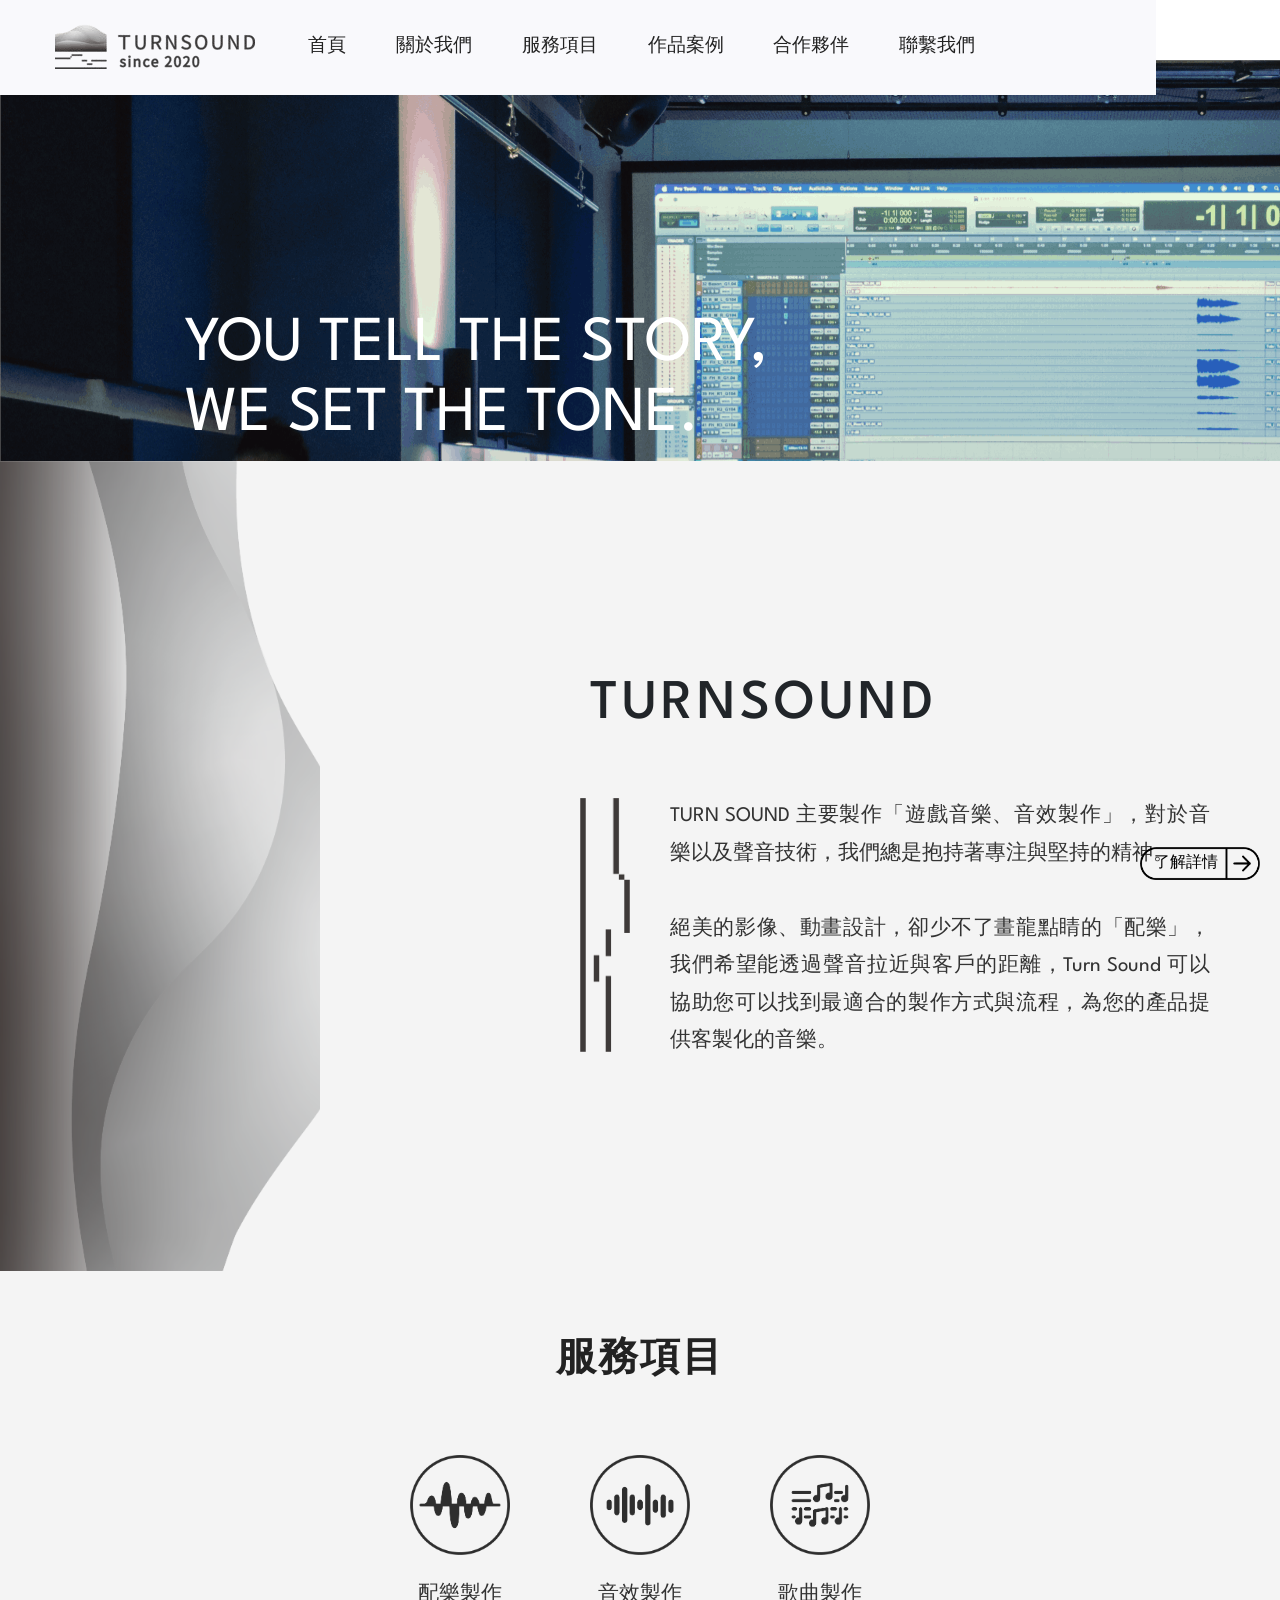
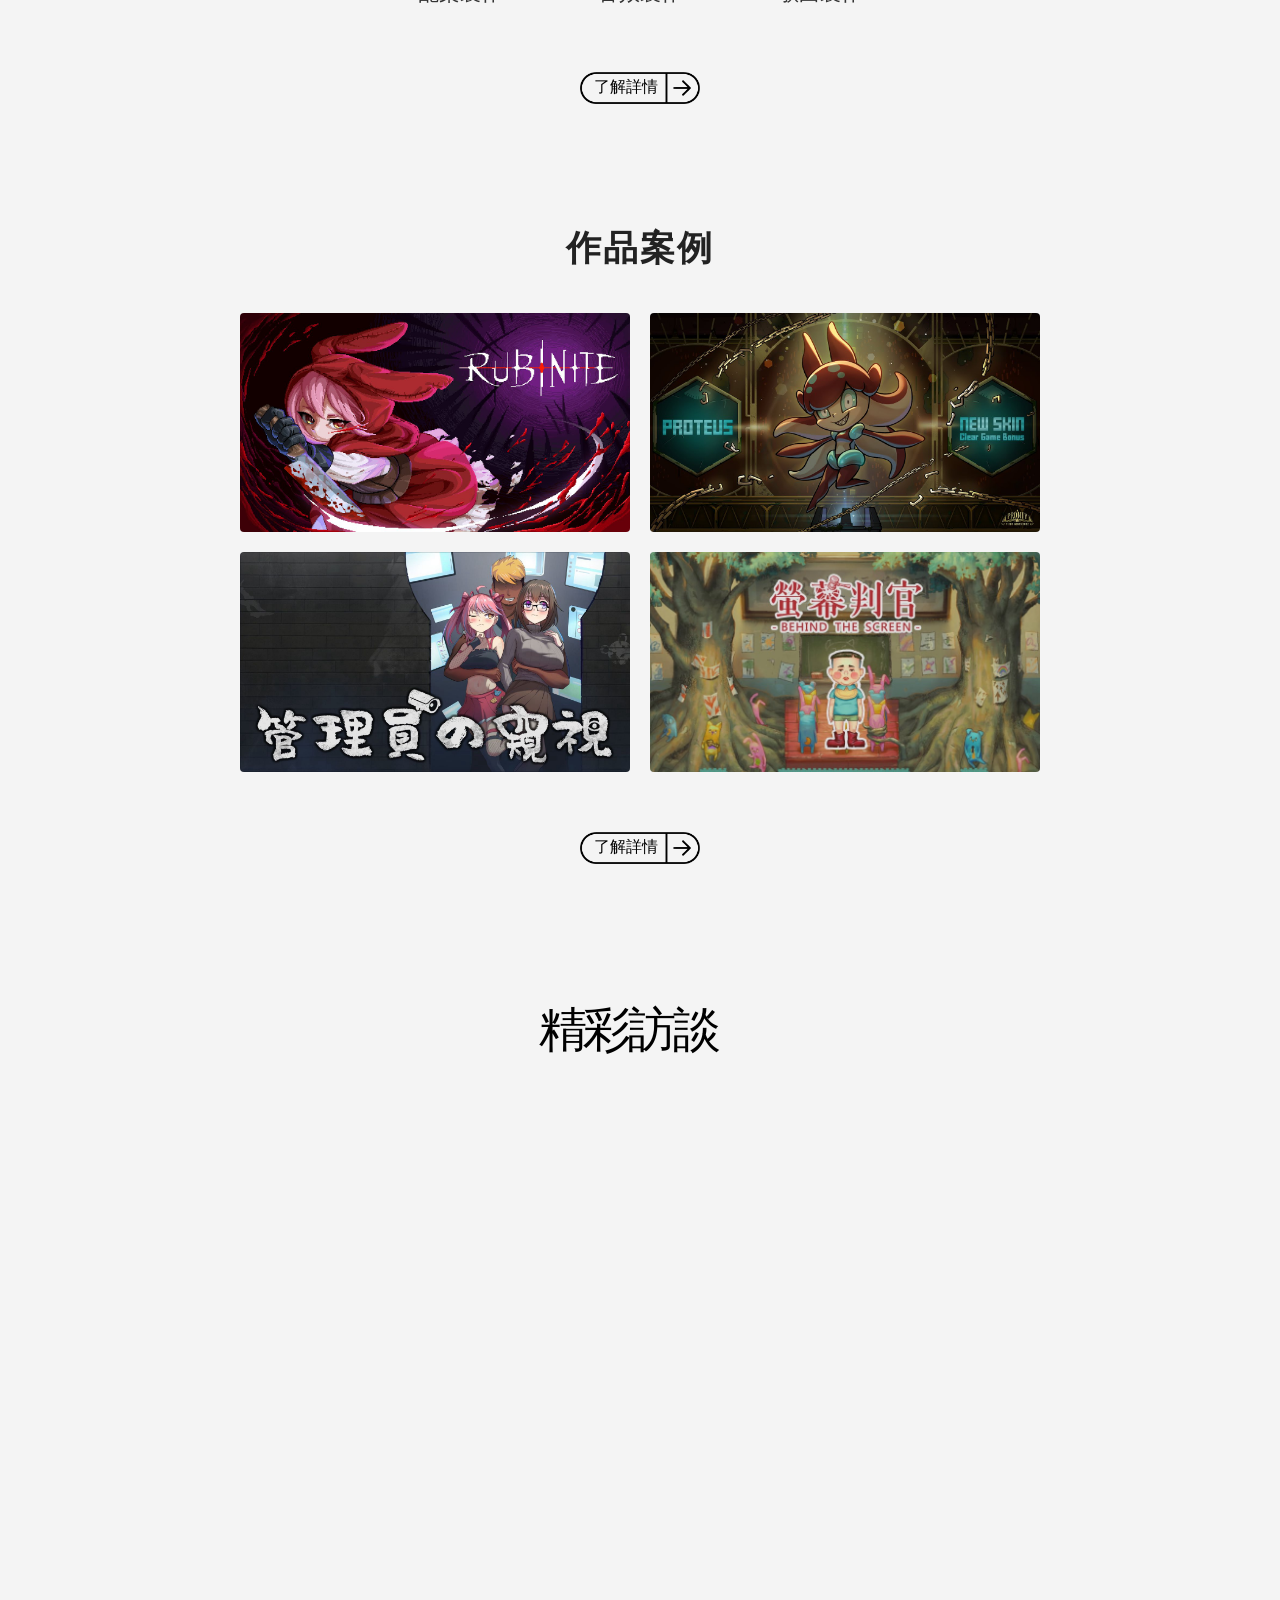
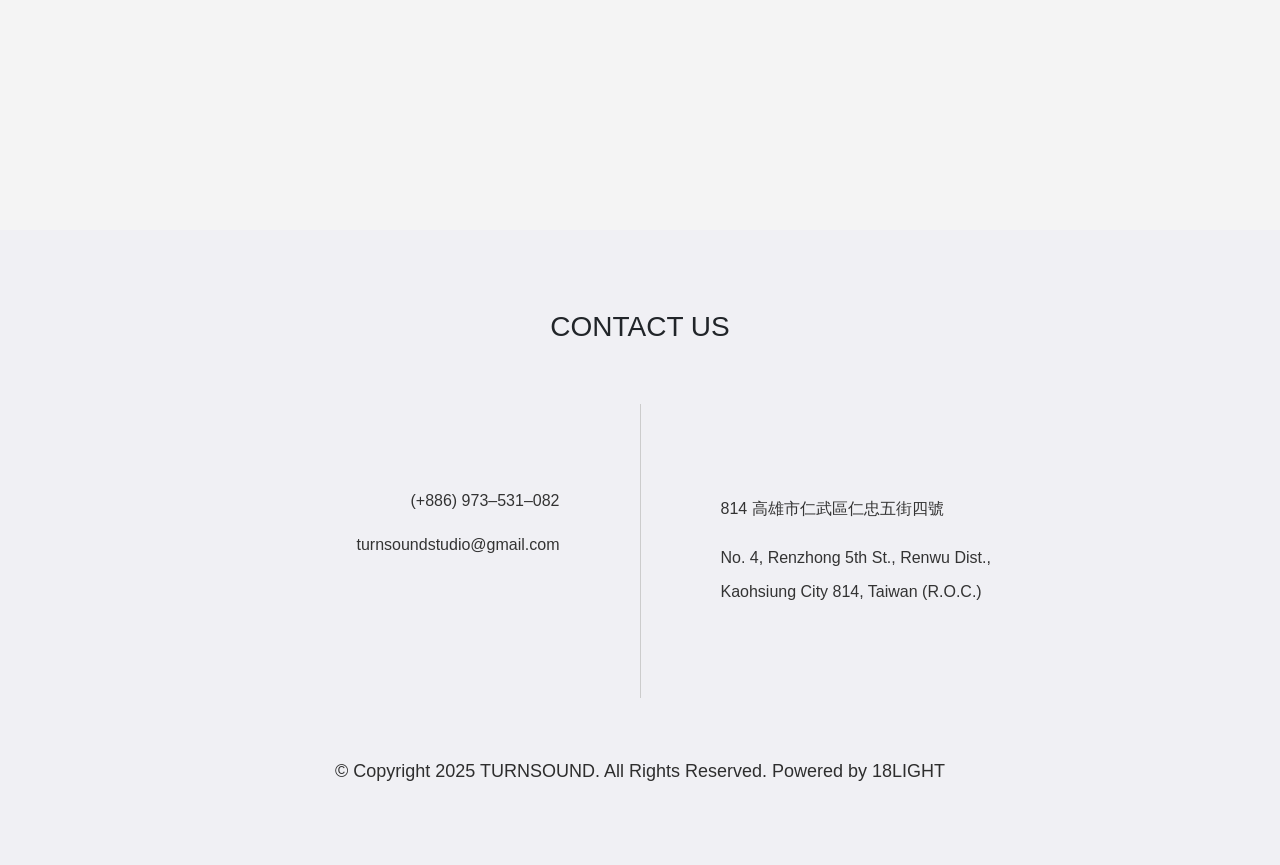
==== commit b253e6eb: "Change hi@turnsound.com.tw to turnsoundstudio@gmail.com" ====
--- a/index.html
+++ b/index.html
@@ -1,254 +1,305 @@
 <!DOCTYPE html>
-<html  >
+<html>
+
 <head>
-  
-  <meta charset="UTF-8">
-  <meta http-equiv="X-UA-Compatible" content="IE=edge">
-  
-  <meta name="twitter:card" content="summary_large_image"/>
-  <meta name="twitter:image:src" content="assets/images/index-meta.jpeg">
-  <meta property="og:image" content="assets/images/index-meta.jpeg">
-  <meta name="twitter:title" content="TURNSOUND 官方網站 - 首頁｜玩轉音樂 | 音樂製作 | 音樂錄音室 | 配樂製作 | 高雄錄音室">
-  <meta name="viewport" content="width=device-width, initial-scale=1, minimum-scale=1">
-  <link rel="shortcut icon" href="assets/images/turnsound-800x800-128x128.png" type="image/x-icon">
-  <meta name="description" content="Turn Sound 是遊戲音樂/音效製作為主的公司。
+
+    <meta charset="UTF-8">
+    <meta http-equiv="X-UA-Compatible" content="IE=edge">
+
+    <meta name="twitter:card" content="summary_large_image" />
+    <meta name="twitter:image:src" content="assets/images/index-meta.jpeg">
+    <meta property="og:image" content="assets/images/index-meta.jpeg">
+    <meta name="twitter:title" content="TURNSOUND 官方網站 - 首頁｜玩轉音樂 | 音樂製作 | 音樂錄音室 | 配樂製作 | 高雄錄音室">
+    <meta name="viewport" content="width=device-width, initial-scale=1, minimum-scale=1">
+    <link rel="shortcut icon" href="assets/images/turnsound-800x800-128x128.png" type="image/x-icon">
+    <meta name="description" content="Turn Sound 是遊戲音樂/音效製作為主的公司。
 我們對於音樂以及聲音技術專注與堅持。並且希望拉近聲音作品與客戶的距離，讓音樂音效有如魔法一般但卻不撲朔迷離。
 在 Turn Sound 您可以找到最適合的合作方式、製作流程，各方面均可以為你的產品客製化聲響。">
-  
-  
-  <title>TURNSOUND 官方網站 - 首頁｜玩轉音樂 | 音樂製作 | 音樂錄音室 | 配樂製作 | 高雄錄音室</title>
-  <link rel="stylesheet" href="assets/simple-line-icons/simple-line-icons.css">
-  <link rel="stylesheet" href="assets/bootstrap/css/bootstrap.min.css">
-  <link rel="stylesheet" href="assets/bootstrap/css/bootstrap-grid.min.css">
-  <link rel="stylesheet" href="assets/bootstrap/css/bootstrap-reboot.min.css">
-  <link rel="stylesheet" href="assets/animatecss/animate.css">
-  <link rel="stylesheet" href="assets/popup-overlay-plugin/style.css">
-  <link rel="stylesheet" href="assets/dropdown/css/style.css">
-  <link rel="stylesheet" href="assets/socicon/css/styles.css">
-  <link rel="stylesheet" href="assets/theme/css/style.css">
-  <link rel="preload" href="https://fonts.googleapis.com/css2?family=Spartan:wght@400;700&display=swap&display=swap" as="style" onload="this.onload=null;this.rel='stylesheet'">
-  <noscript><link rel="stylesheet" href="https://fonts.googleapis.com/css2?family=Spartan:wght@400;700&display=swap&display=swap"></noscript>
-  <link rel="preload" as="style" href="assets/mobirise/css/mbr-additional.css?v=vHFfWI"><link rel="stylesheet" href="assets/mobirise/css/mbr-additional.css?v=vHFfWI" type="text/css">
-
-  
-  
-  
+
+
+    <title>TURNSOUND 官方網站 - 首頁｜玩轉音樂 | 音樂製作 | 音樂錄音室 | 配樂製作 | 高雄錄音室</title>
+    <link rel="stylesheet" href="assets/simple-line-icons/simple-line-icons.css">
+    <link rel="stylesheet" href="assets/bootstrap/css/bootstrap.min.css">
+    <link rel="stylesheet" href="assets/bootstrap/css/bootstrap-grid.min.css">
+    <link rel="stylesheet" href="assets/bootstrap/css/bootstrap-reboot.min.css">
+    <link rel="stylesheet" href="assets/animatecss/animate.css">
+    <link rel="stylesheet" href="assets/popup-overlay-plugin/style.css">
+    <link rel="stylesheet" href="assets/dropdown/css/style.css">
+    <link rel="stylesheet" href="assets/socicon/css/styles.css">
+    <link rel="stylesheet" href="assets/theme/css/style.css">
+    <link rel="preload" href="https://fonts.googleapis.com/css2?family=Spartan:wght@400;700&display=swap&display=swap"
+        as="style" onload="this.onload=null;this.rel='stylesheet'">
+    <noscript>
+        <link rel="stylesheet"
+            href="https://fonts.googleapis.com/css2?family=Spartan:wght@400;700&display=swap&display=swap">
+    </noscript>
+    <link rel="preload" as="style" href="assets/mobirise/css/mbr-additional.css?v=vHFfWI">
+    <link rel="stylesheet" href="assets/mobirise/css/mbr-additional.css?v=vHFfWI" type="text/css">
+
+
+
+
 
 </head>
+
 <body>
-  
-  <section data-bs-version="5.1" class="menu menu1 stackm5 cid-tPVehVwowp" once="menu" id="menu01-3y">
-    
-    <nav class="navbar navbar-dropdown navbar-fixed-top navbar-expand-lg">
-        <div class="container-fluid">
-            <div class="navbar-brand">
-                <span class="navbar-logo">
-                    <a href="https://www.turnsound.com.tw/">
-                        <img src="[data-uri]" alt="" style="height: 3rem;" loading="lazy" class="lazyload" data-src="assets/images/0108-removebg-preview-225x94.png">
-                    </a>
-                </span>
-                
-            </div>
-            <button class="navbar-toggler" type="button" data-toggle="collapse" data-bs-toggle="collapse" data-target="#navbarSupportedContent" data-bs-target="#navbarSupportedContent" aria-controls="navbarNavAltMarkup" aria-expanded="false" aria-label="Toggle navigation">
-                <div class="hamburger">
-                    <span></span>
-                    <span></span>
-                    <span></span>
-                    <span></span>
-                </div>
-            </button>
-            <div class="collapse navbar-collapse" id="navbarSupportedContent">
-                <ul class="navbar-nav nav-dropdown nav-right" data-app-modern-menu="true"><li class="nav-item"><a class="nav-link link text-black text-primary display-7" href="https://www.turnsound.com.tw/">首頁</a></li>
-                    <li class="nav-item"><a class="nav-link link text-black show text-primary display-7" href="about.html" aria-expanded="false">關於我們</a></li>
-                    <li class="nav-item"><a class="nav-link link text-black text-primary display-7" href="serve.html">服務項目</a>
-                    </li>
-                    <li class="nav-item"><a class="nav-link link text-black text-primary display-7" href="work.html">作品案例</a>
-                    </li><li class="nav-item"><a class="nav-link link text-black text-primary display-7" href="partner.html">合作夥伴</a></li><li class="nav-item"><a class="nav-link link text-black text-primary display-7" href="connect.html">聯繫我們</a></li></ul>
-                <div class="icons-menu">
-                    <a class="iconfont-wrapper" href="https://www.facebook.com/TurnSound/" target="_blank">
-                        <span class="p-2 mbr-iconfont socicon-facebook socicon"></span>
-                    </a>
-                    <a class="iconfont-wrapper" href="https://www.youtube.com/@Turn_Sound" target="_blank">
-                        <span class="p-2 mbr-iconfont socicon-youtube socicon"></span>
-                    </a>
-                    <a class="iconfont-wrapper" href="https://www.instagram.com/turnsoundstudio/" target="_blank">
-                        <span class="p-2 mbr-iconfont socicon-instagram socicon"></span>
-                    </a>
-                    <a class="iconfont-wrapper" href="https://soundcloud.com/user-339656999" target="_blank">
-                        <span class="p-2 mbr-iconfont sli-social-soundcloud socicon-soundcloud socicon"></span>
-                    </a>
-                </div>
-                
+
+    <section data-bs-version="5.1" class="menu menu1 stackm5 cid-tPVehVwowp" once="menu" id="menu01-3y">
+
+        <nav class="navbar navbar-dropdown navbar-fixed-top navbar-expand-lg">
+            <div class="container-fluid">
+                <div class="navbar-brand">
+                    <span class="navbar-logo">
+                        <a href="https://www.turnsound.com.tw/">
+                            <img src="[data-uri]" alt=""
+                                style="height: 3rem;" loading="lazy" class="lazyload"
+                                data-src="assets/images/0108-removebg-preview-225x94.png">
+                        </a>
+                    </span>
+
+                </div>
+                <button class="navbar-toggler" type="button" data-toggle="collapse" data-bs-toggle="collapse"
+                    data-target="#navbarSupportedContent" data-bs-target="#navbarSupportedContent"
+                    aria-controls="navbarNavAltMarkup" aria-expanded="false" aria-label="Toggle navigation">
+                    <div class="hamburger">
+                        <span></span>
+                        <span></span>
+                        <span></span>
+                        <span></span>
+                    </div>
+                </button>
+                <div class="collapse navbar-collapse" id="navbarSupportedContent">
+                    <ul class="navbar-nav nav-dropdown nav-right" data-app-modern-menu="true">
+                        <li class="nav-item"><a class="nav-link link text-black text-primary display-7"
+                                href="https://www.turnsound.com.tw/">首頁</a></li>
+                        <li class="nav-item"><a class="nav-link link text-black show text-primary display-7"
+                                href="about.html" aria-expanded="false">關於我們</a></li>
+                        <li class="nav-item"><a class="nav-link link text-black text-primary display-7"
+                                href="serve.html">服務項目</a>
+                        </li>
+                        <li class="nav-item"><a class="nav-link link text-black text-primary display-7"
+                                href="work.html">作品案例</a>
+                        </li>
+                        <li class="nav-item"><a class="nav-link link text-black text-primary display-7"
+                                href="partner.html">合作夥伴</a></li>
+                        <li class="nav-item"><a class="nav-link link text-black text-primary display-7"
+                                href="connect.html">聯繫我們</a></li>
+                    </ul>
+                    <div class="icons-menu">
+                        <a class="iconfont-wrapper" href="https://www.facebook.com/TurnSound/" target="_blank">
+                            <span class="p-2 mbr-iconfont socicon-facebook socicon"></span>
+                        </a>
+                        <a class="iconfont-wrapper" href="https://www.youtube.com/@Turn_Sound" target="_blank">
+                            <span class="p-2 mbr-iconfont socicon-youtube socicon"></span>
+                        </a>
+                        <a class="iconfont-wrapper" href="https://www.instagram.com/turnsoundstudio/" target="_blank">
+                            <span class="p-2 mbr-iconfont socicon-instagram socicon"></span>
+                        </a>
+                        <a class="iconfont-wrapper" href="https://soundcloud.com/user-339656999" target="_blank">
+                            <span class="p-2 mbr-iconfont sli-social-soundcloud socicon-soundcloud socicon"></span>
+                        </a>
+                    </div>
+
+                </div>
+            </div>
+        </nav>
+    </section>
+
+    <section data-bs-version="5.1" class="header3 cid-tMYHuB5RjF mbr-fullscreen" id="aheader3-t">
+
+
+
+        <div class="mbr-overlay" style="opacity: 0.6; background-color: rgb(0, 0, 0);"></div>
+
+        <div class="container">
+            <div class="row justify-content-center">
+                <div class="col-12 col-text">
+                    <div class="text-container">
+                        <div class="text-wrapper">
+                            <h2 class="mbr-section-title mbr-fonts-style display-2"><strong>YOU TELL THE STORY,<br>
+                                </strong>
+                                <div><strong>WE SET THE TONE.</strong></div>
+                            </h2>
+
+
+                        </div>
+                    </div>
+                </div>
+
+                <div class="col-12 col-img"></div>
             </div>
         </div>
-    </nav>
-</section>
-
-<section data-bs-version="5.1" class="header3 cid-tMYHuB5RjF mbr-fullscreen" id="aheader3-t">
-
-    
-
-    <div class="mbr-overlay" style="opacity: 0.6; background-color: rgb(0, 0, 0);"></div>
-
-    <div class="container">
-        <div class="row justify-content-center">
-            <div class="col-12 col-text">
-                <div class="text-container">
-                    <div class="text-wrapper">
-                        <h2 class="mbr-section-title mbr-fonts-style display-2"><strong>YOU TELL THE STORY,<br>
-</strong><div><strong>WE SET THE TONE.</strong></div></h2>
-                        
-                        
-                    </div>
-                </div>
-            </div>
-
-            <div class="col-12 col-img"></div>
-        </div>
+    </section>
+
+    <div id="custom-html-57">
+        <meta charset="UTF-8">
+        <meta name="viewport" content="width=device-width, initial-scale=1.0">
+        <title>Turn Sound</title>
+        <link rel="stylesheet" href="styles.css">
+
+
+        <section class="content">
+            <!-- 左側大圖片 -->
+            <div class="left-image">
+                <img src="[data-uri]" loading="lazy"
+                    class="lazyload" data-src="assets/images/02-logo-wave-vertical.webp">
+            </div>
+
+            <!-- 右側內容區 -->
+            <div class="right-content">
+                <h1 class="title">TURNSOUND</h1>
+                <div class="content-wrapper">
+                    <img src="[data-uri]"
+                        class="logo-image lazyload" loading="lazy" data-src="assets/images/03-logo-line-vertical.webp">
+                    <p class="text">
+                        TURN SOUND 主要製作「遊戲音樂、音效製作」，對於音樂以及聲音技術，我們總是抱持著專注與堅持的精神。
+                        <br><br>
+                        絕美的影像、動畫設計，卻少不了畫龍點睛的「配樂」，我們希望能透過聲音拉近與客戶的距離，Turn Sound 可以協助您可以找到最適合的製作方式與流程，為您的產品提供客製化的音樂。
+                    </p>
+                </div>
+                <a href="about.html" class="custom-image-button">
+                    <img src="[data-uri]" loading="lazy"
+                        class="lazyload" data-src="assets/images/04-button.webp">
+                    <span class="button-text">了解詳情</span>
+                </a>
+            </div>
+        </section>
     </div>
-</section>
-
-<div id="custom-html-57"> <meta charset="UTF-8">
-    <meta name="viewport" content="width=device-width, initial-scale=1.0">
-    <title>Turn Sound</title>
-    <link rel="stylesheet" href="styles.css">
-
-
-    <section class="content">
-        <!-- 左側大圖片 -->
-        <div class="left-image">
-            <img src="[data-uri]" loading="lazy" class="lazyload" data-src="assets/images/02-logo-wave-vertical.webp">
-        </div>
-
-        <!-- 右側內容區 -->
-        <div class="right-content">
-            <h1 class="title">TURNSOUND</h1>
-            <div class="content-wrapper">
-                <img src="[data-uri]" class="logo-image lazyload" loading="lazy" data-src="assets/images/03-logo-line-vertical.webp">
-                <p class="text">
-                    TURN SOUND 主要製作「遊戲音樂、音效製作」，對於音樂以及聲音技術，我們總是抱持著專注與堅持的精神。
-                    <br><br>
-                    絕美的影像、動畫設計，卻少不了畫龍點睛的「配樂」，我們希望能透過聲音拉近與客戶的距離，Turn Sound 可以協助您可以找到最適合的製作方式與流程，為您的產品提供客製化的音樂。
-                </p>
-            </div>
-            <a href="about.html" class="custom-image-button">
-                <img src="[data-uri]" loading="lazy" class="lazyload" data-src="assets/images/04-button.webp">
+
+    <div id="custom-html-58">
+        <section class="service-section">
+            <h2 class="service-title">服務項目</h2>
+
+            <div class="service-items">
+                <div class="service-item">
+                    <img src="[data-uri]" alt="配樂製作"
+                        loading="lazy" class="lazyload" data-src="assets/images/05-icon.webp">
+                    <p>配樂製作</p>
+                </div>
+                <div class="service-item">
+                    <img src="[data-uri]" alt="音效製作"
+                        loading="lazy" class="lazyload" data-src="assets/images/06-icon.webp">
+                    <p>音效製作</p>
+                </div>
+                <div class="service-item">
+                    <img src="[data-uri]" alt="歌曲製作"
+                        loading="lazy" class="lazyload" data-src="assets/images/07-icon.webp">
+                    <p>歌曲製作</p>
+                </div>
+            </div>
+
+            <a href="serve.html" class="custom-image-button">
+                <img src="[data-uri]" loading="lazy"
+                    class="lazyload" data-src="assets/images/04-button.webp">
                 <span class="button-text">了解詳情</span>
             </a>
+
+        </section>
+    </div>
+
+    <div id="custom-html-5a">
+        <section class="works-section">
+            <h2 class="works-title">作品案例</h2>
+
+            <div class="works-gallery">
+                <img src="[data-uri]" loading="lazy"
+                    class="lazyload" data-src="assets/images/mobirise2023-8-3-23-1-51.webp">
+                <img src="[data-uri]" loading="lazy"
+                    class="lazyload" data-src="assets/images/mobirise2023-8-3-23-1-16.webp">
+                <img src="[data-uri]" loading="lazy"
+                    class="lazyload" data-src="assets/images/-1440x810.webp">
+                <img src="[data-uri]" loading="lazy"
+                    class="lazyload" data-src="assets/images/1920x1080-800x450.webp">
+            </div>
+
+            <a href="work.html" class="custom-image-button">
+                <img src="[data-uri]" loading="lazy"
+                    class="lazyload" data-src="assets/images/04-button.webp">
+                <span class="button-text">了解詳情</span>
+            </a>
+        </section>
+    </div>
+
+    <section data-bs-version="5.1" class="video1 cid-tMYImLPNvC" id="video1-w">
+
+
+
+        <div class="container">
+
+            <div class="row d-flex">
+                <div class="mbr-section-head row">
+                    <h4 class="mbr-section-title mbr-fonts-style m-0 col-12 col-md-8 col-lg-9 col-xl-10 display-1">
+                        <strong>精彩訪談</strong></h4>
+
+                </div>
+            </div>
+
+            <div class="row justify-content-center mt-4">
+                <div class="col-12 col-md-12 video-block">
+                    <div class="video-wrapper"><iframe class="mbr-embedded-video"
+                            src="https://www.youtube.com/embed/QVwGwynAw2Y?rel=0&amp;amp;mute=1&amp;showinfo=0&amp;autoplay=1&amp;loop=1&amp;playlist=QVwGwynAw2Y"
+                            width="1280" height="720" frameborder="0" allowfullscreen=""></iframe></div>
+                </div>
+
+            </div>
         </div>
-    </section></div>
-
-<div id="custom-html-58"><section class="service-section">
-  <h2 class="service-title">服務項目</h2>
-
-  <div class="service-items">
-    <div class="service-item">
-      <img src="[data-uri]" alt="配樂製作" loading="lazy" class="lazyload" data-src="assets/images/05-icon.webp">
-      <p>配樂製作</p>
+    </section>
+
+    <div id="custom-html-4w">
+        <footer style="background-color: #F0F0F4; padding: 80px 0;">
+            <!-- 中間標題 -->
+            <div style="text-align: center; margin-bottom: 40px;">
+                <h3 style="font-size: 28px;">CONTACT US</h3>
+            </div>
+
+            <!-- 左右區塊 -->
+            <div
+                style="display: flex; flex-wrap: wrap; justify-content: space-between; align-items: center; text-align: center; max-width: 1200px; margin: 0 auto; padding-top: 20px;">
+                <!-- 左側內容 -->
+                <div style="flex: 1; min-width: 300px; text-align: right; padding: 80px; border-right: 1px solid #ccc;">
+                    <p style="margin: 5px 0; margin-bottom: 15px; font-size: 16px;">(+886) 973–531–082</p>
+                    <p style="margin: 5px 0; margin-bottom: 15px; font-size: 16px;">turnsoundstudio@gmail.com</p>
+                    <div style="margin-top: 10px;">
+                        <a href="https://www.facebook.com/TurnSound/" target="_blank" style="margin-right: 10px;"><span
+                                class="mbr-iconfont mbr-iconfont-social socicon-facebook socicon"></span></a>
+                        <a href="https://www.youtube.com/@Turn_Sound" target="_blank" style="margin-right: 10px;"><span
+                                class="mbr-iconfont mbr-iconfont-social socicon-youtube socicon"></span></a>
+                        <a href="https://www.instagram.com/turnsoundstudio/" target="_blank"
+                            style="margin-right: 10px;"><span class="mbr-iconfont socicon-instagram socicon"></span></a>
+                        <a href="https://soundcloud.com/user-339656999" target="_blank"
+                            style="margin-right: 10px;"><span
+                                class="mbr-iconfont sli-social-soundcloud socicon-soundcloud socicon"></span></a>
+                    </div>
+                </div>
+
+                <!-- 右側內容 -->
+                <div style="flex: 1; min-width: 300px; text-align: left; padding: 80px;">
+                    <p style="margin: 5px 0; margin-bottom: 20px; font-size: 16px;">814 高雄市仁武區仁忠五街四號</p>
+                    <p style="margin: 5px 0; font-size: 16px;">No. 4, Renzhong 5th St., Renwu Dist.,</p>
+                    <p style="margin: 5px 0; font-size: 16px;">Kaohsiung City 814, Taiwan (R.O.C.)</p>
+                </div>
+            </div>
+            <div style="text-align: center; margin-top: 60px; font-size: 18px; color: #2E2E2E;">
+                © Copyright 2025 TURNSOUND. All Rights Reserved. Powered by 18LIGHT
+            </div>
+        </footer>
     </div>
-    <div class="service-item">
-      <img src="[data-uri]" alt="音效製作" loading="lazy" class="lazyload" data-src="assets/images/06-icon.webp">
-      <p>音效製作</p>
-    </div>
-    <div class="service-item">
-      <img src="[data-uri]" alt="歌曲製作" loading="lazy" class="lazyload" data-src="assets/images/07-icon.webp">
-      <p>歌曲製作</p>
-    </div>
-  </div>
-
-    <a href="serve.html" class="custom-image-button">
-      <img src="[data-uri]" loading="lazy" class="lazyload" data-src="assets/images/04-button.webp">
-      <span class="button-text">了解詳情</span>
-    </a>
-
-</section>
-</div>
-
-<div id="custom-html-5a"><section class="works-section">
-  <h2 class="works-title">作品案例</h2>
-
-  <div class="works-gallery">
-    <img src="[data-uri]" loading="lazy" class="lazyload" data-src="assets/images/mobirise2023-8-3-23-1-51.webp">
-    <img src="[data-uri]" loading="lazy" class="lazyload" data-src="assets/images/mobirise2023-8-3-23-1-16.webp">
-    <img src="[data-uri]" loading="lazy" class="lazyload" data-src="assets/images/-1440x810.webp">
-    <img src="[data-uri]" loading="lazy" class="lazyload" data-src="assets/images/1920x1080-800x450.webp">
-  </div>
-
-  <a href="work.html" class="custom-image-button">
-    <img src="[data-uri]" loading="lazy" class="lazyload" data-src="assets/images/04-button.webp">
-    <span class="button-text">了解詳情</span>
-  </a>
-</section>
-</div>
-
-<section data-bs-version="5.1" class="video1 cid-tMYImLPNvC" id="video1-w">
-    
-    
-
-    <div class="container">
-
-        <div class="row d-flex">
-            <div class="mbr-section-head row">
-                <h4 class="mbr-section-title mbr-fonts-style m-0 col-12 col-md-8 col-lg-9 col-xl-10 display-1"><strong>精彩訪談</strong></h4>
-                
-            </div>
-        </div>
-
-        <div class="row justify-content-center mt-4">
-            <div class="col-12 col-md-12 video-block">
-                <div class="video-wrapper"><iframe class="mbr-embedded-video" src="https://www.youtube.com/embed/QVwGwynAw2Y?rel=0&amp;amp;mute=1&amp;showinfo=0&amp;autoplay=1&amp;loop=1&amp;playlist=QVwGwynAw2Y" width="1280" height="720" frameborder="0" allowfullscreen=""></iframe></div>
-            </div>
-            
-        </div>
-    </div>
-</section>
-
-<div id="custom-html-4w"><footer style="background-color: #F0F0F4; padding: 80px 0;">
-    <!-- 中間標題 -->
-    <div style="text-align: center; margin-bottom: 40px;">
-        <h3 style="font-size: 28px;">CONTACT US</h3>
-    </div>
-
-    <!-- 左右區塊 -->
-    <div style="display: flex; flex-wrap: wrap; justify-content: space-between; align-items: center; text-align: center; max-width: 1200px; margin: 0 auto; padding-top: 20px;">
-        <!-- 左側內容 -->
-        <div style="flex: 1; min-width: 300px; text-align: right; padding: 80px; border-right: 1px solid #ccc;">
-            <p style="margin: 5px 0; margin-bottom: 15px; font-size: 16px;">(+886) 973–531–082</p>
-            <p style="margin: 5px 0; margin-bottom: 15px; font-size: 16px;">Hi@TurnSound.com.tw</p>
-            <div style="margin-top: 10px;">
-                <a href="https://www.facebook.com/TurnSound/" target="_blank" style="margin-right: 10px;"><span class="mbr-iconfont mbr-iconfont-social socicon-facebook socicon"></span></a>
-                <a href="https://www.youtube.com/@Turn_Sound" target="_blank" style="margin-right: 10px;"><span class="mbr-iconfont mbr-iconfont-social socicon-youtube socicon"></span></a>
-                <a href="https://www.instagram.com/turnsoundstudio/" target="_blank" style="margin-right: 10px;"><span class="mbr-iconfont socicon-instagram socicon"></span></a>
-                <a href="https://soundcloud.com/user-339656999" target="_blank" style="margin-right: 10px;"><span class="mbr-iconfont sli-social-soundcloud socicon-soundcloud socicon"></span></a>
-            </div>
-        </div>
-
-        <!-- 右側內容 -->
-        <div style="flex: 1; min-width: 300px; text-align: left; padding: 80px;">
-            <p style="margin: 5px 0; margin-bottom: 20px; font-size: 16px;">814 高雄市仁武區仁忠五街四號</p>
-            <p style="margin: 5px 0; font-size: 16px;">No. 4, Renzhong 5th St., Renwu Dist.,</p>
-            <p style="margin: 5px 0; font-size: 16px;">Kaohsiung City 814, Taiwan (R.O.C.)</p>
-        </div>
-    </div>
-    <div style="text-align: center; margin-top: 60px; font-size: 18px; color: #2E2E2E;">
-        © Copyright 2025 TURNSOUND. All Rights Reserved. Powered by 18LIGHT
-    </div>
-</footer>
-</div>
-
-
-<script src="assets/bootstrap/js/bootstrap.bundle.min.js"></script>
-  <script src="assets/smoothscroll/smooth-scroll.js"></script>
-  <script src="assets/ytplayer/index.js"></script>
-  <script src="assets/dropdown/js/navbar-dropdown.js"></script>
-  <script src="assets/playervimeo/vimeo_player.js"></script>
-  <script src="assets/theme/js/script.js"></script>
-  
-  
-  
- <div id="scrollToTop" class="scrollToTop mbr-arrow-up"><a style="text-align: center;"><i class="mbr-arrow-up-icon mbr-arrow-up-icon-cm cm-icon cm-icon-smallarrow-up"></i></a></div>
+
+
+    <script src="assets/bootstrap/js/bootstrap.bundle.min.js"></script>
+    <script src="assets/smoothscroll/smooth-scroll.js"></script>
+    <script src="assets/ytplayer/index.js"></script>
+    <script src="assets/dropdown/js/navbar-dropdown.js"></script>
+    <script src="assets/playervimeo/vimeo_player.js"></script>
+    <script src="assets/theme/js/script.js"></script>
+
+
+
+    <div id="scrollToTop" class="scrollToTop mbr-arrow-up"><a style="text-align: center;"><i
+                class="mbr-arrow-up-icon mbr-arrow-up-icon-cm cm-icon cm-icon-smallarrow-up"></i></a></div>
     <input name="animation" type="hidden">
-  
-<script>"use strict";if("loading"in HTMLImageElement.prototype){document.querySelectorAll('img[loading="lazy"],iframe[loading="lazy"]').forEach(e=>{e.src=e.dataset.src,e.style.paddingTop=100*e.getAttribute("data-aspectratio")+"%",e.style.height=0,e.onload=function(){e.removeAttribute("style")}})}else{const e=document.createElement("script");e.src="https://cdnjs.cloudflare.com/ajax/libs/lazysizes/5.1.2/lazysizes.min.js",document.body.appendChild(e)}</script>
+
+    <script>"use strict"; if ("loading" in HTMLImageElement.prototype) { document.querySelectorAll('img[loading="lazy"],iframe[loading="lazy"]').forEach(e => { e.src = e.dataset.src, e.style.paddingTop = 100 * e.getAttribute("data-aspectratio") + "%", e.style.height = 0, e.onload = function () { e.removeAttribute("style") } }) } else { const e = document.createElement("script"); e.src = "https://cdnjs.cloudflare.com/ajax/libs/lazysizes/5.1.2/lazysizes.min.js", document.body.appendChild(e) }</script>
 </body>
-</html>+
+</html>
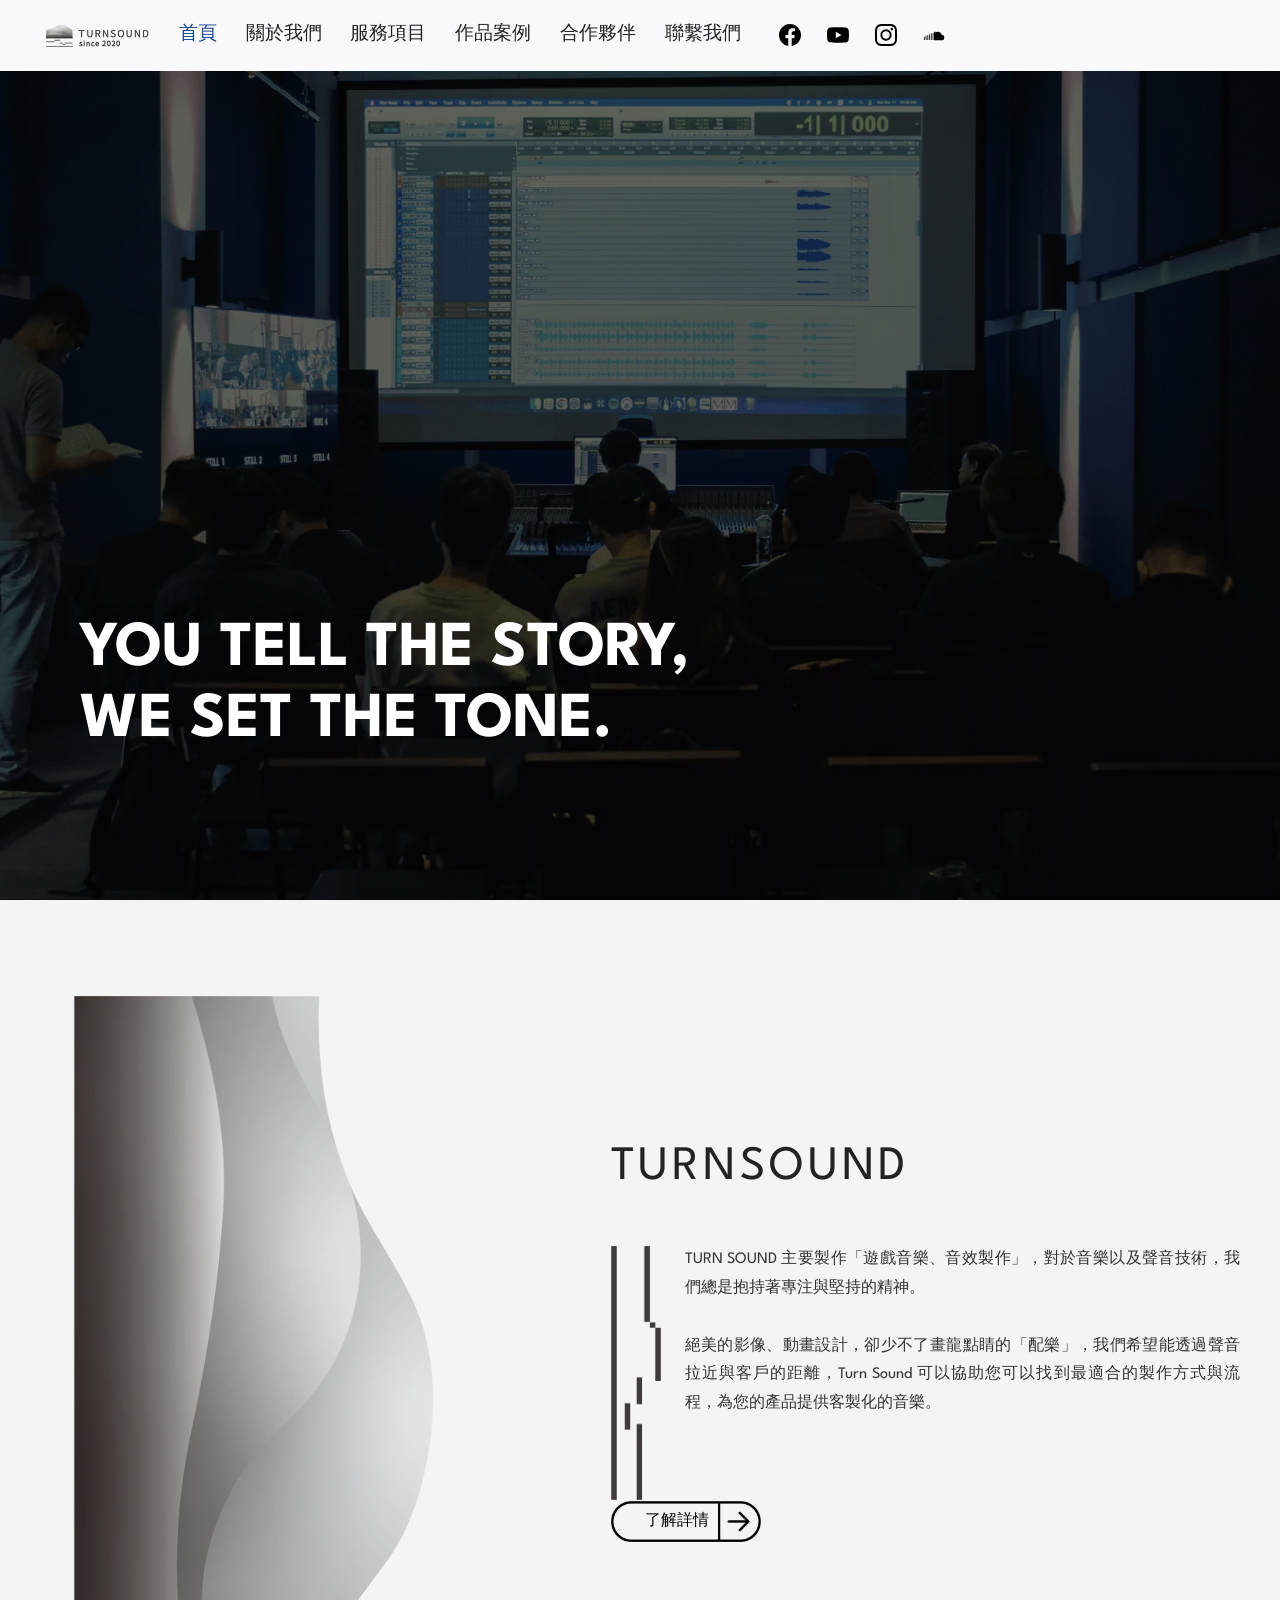
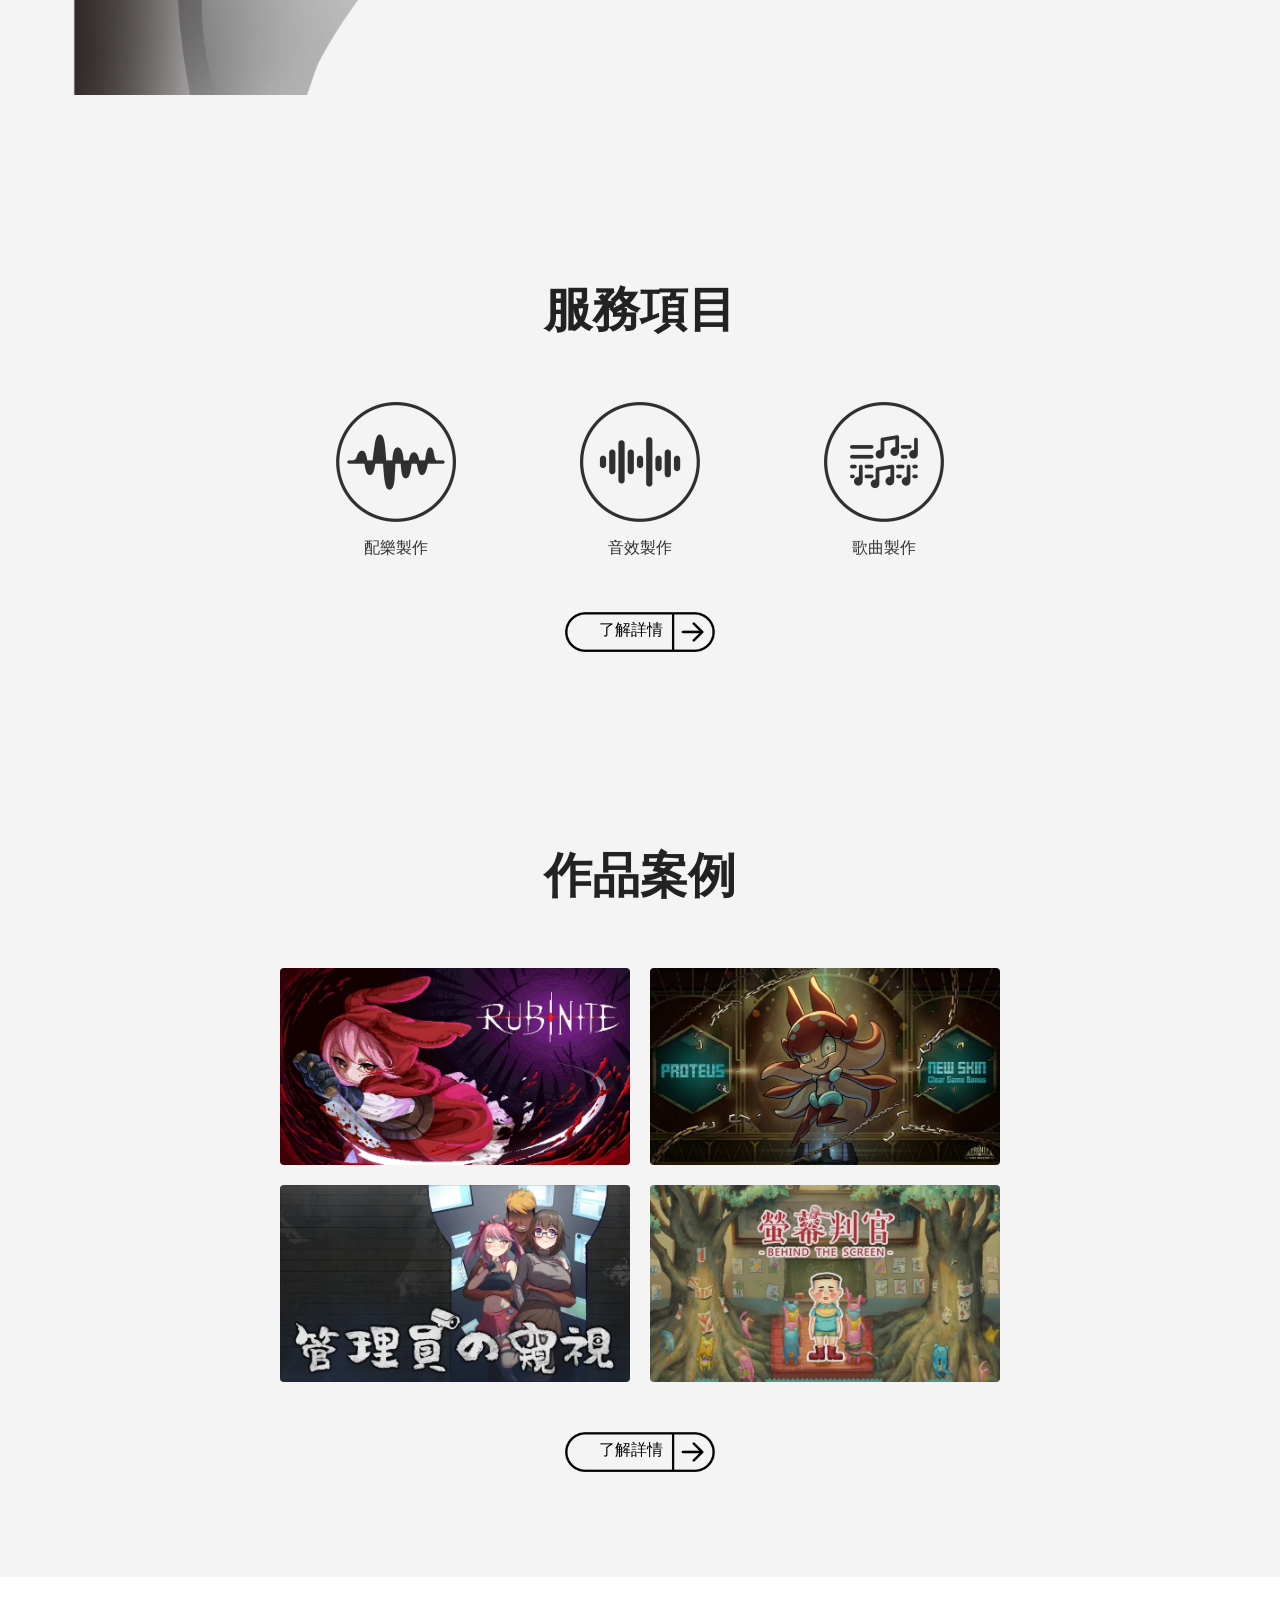
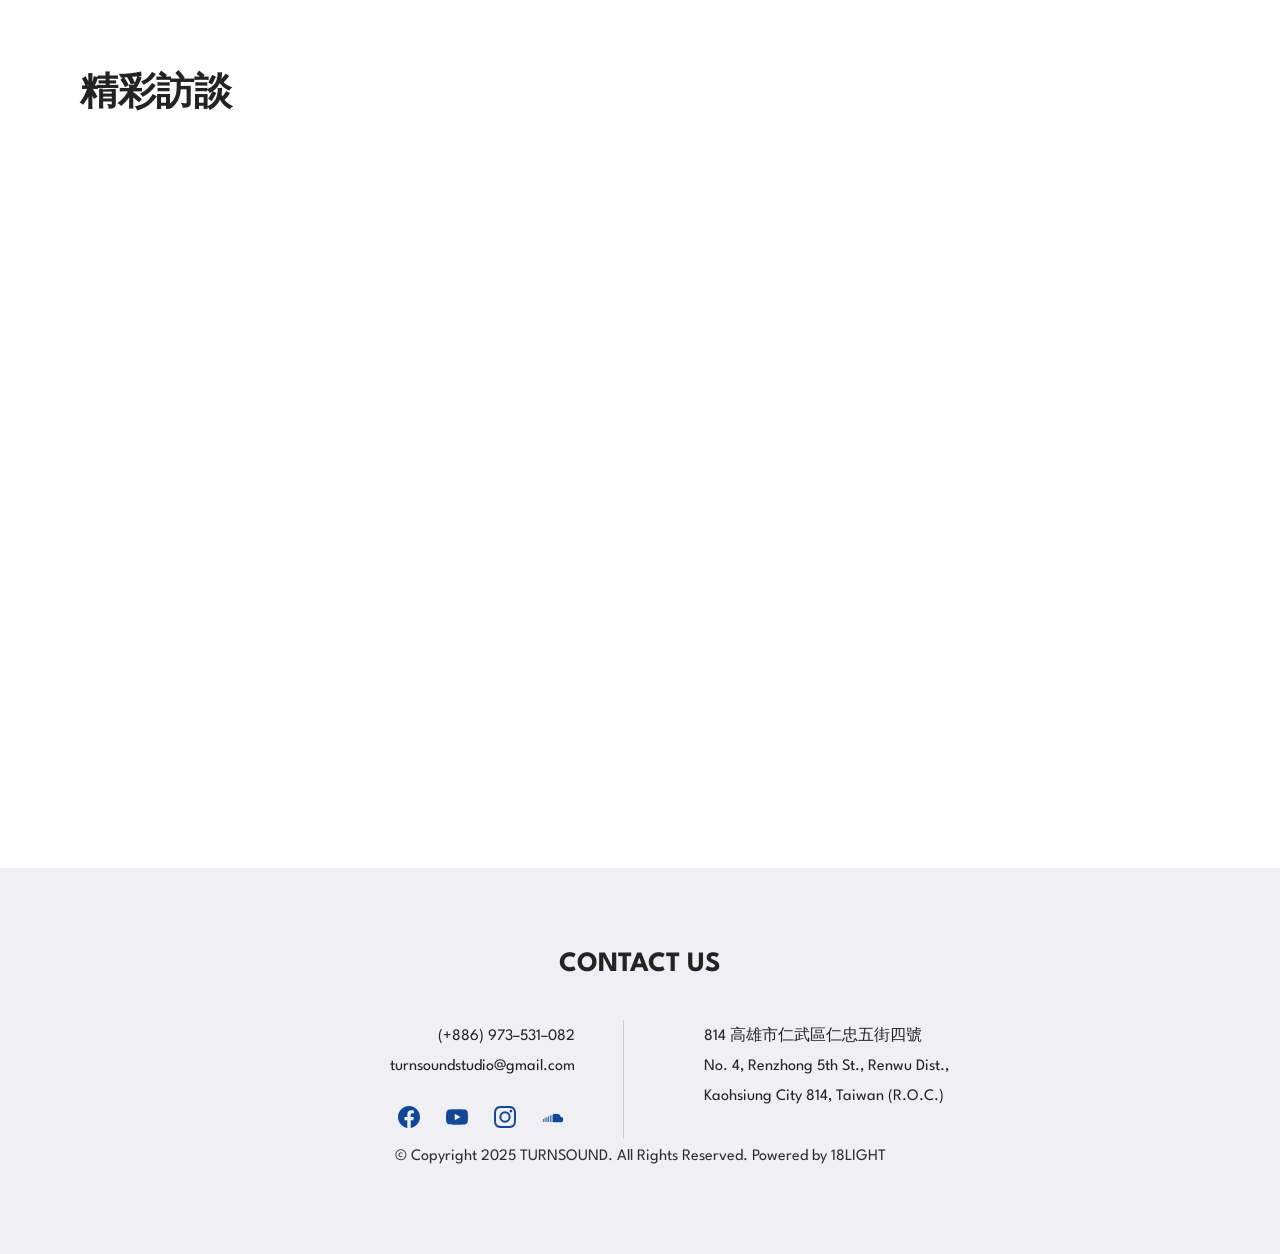
==== commit b688b725: "Change RWD" ====
--- a/index.html
+++ b/index.html
@@ -1,305 +1,195 @@
 <!DOCTYPE html>
-<html>
+<html lang="zh-Hant">
 
 <head>
+  <meta charset="UTF-8">
+  <meta name="viewport" content="width=device-width, initial-scale=1">
 
-    <meta charset="UTF-8">
-    <meta http-equiv="X-UA-Compatible" content="IE=edge">
-
-    <meta name="twitter:card" content="summary_large_image" />
-    <meta name="twitter:image:src" content="assets/images/index-meta.jpeg">
-    <meta property="og:image" content="assets/images/index-meta.jpeg">
-    <meta name="twitter:title" content="TURNSOUND 官方網站 - 首頁｜玩轉音樂 | 音樂製作 | 音樂錄音室 | 配樂製作 | 高雄錄音室">
-    <meta name="viewport" content="width=device-width, initial-scale=1, minimum-scale=1">
-    <link rel="shortcut icon" href="assets/images/turnsound-800x800-128x128.png" type="image/x-icon">
-    <meta name="description" content="Turn Sound 是遊戲音樂/音效製作為主的公司。
+  <title>TURNSOUND 官方網站 - 首頁｜玩轉音樂 | 音樂製作 | 音樂錄音室 | 配樂製作 | 高雄錄音室</title>
+  <meta name="description" content="Turn Sound 是遊戲音樂/音效製作為主的公司。
 我們對於音樂以及聲音技術專注與堅持。並且希望拉近聲音作品與客戶的距離，讓音樂音效有如魔法一般但卻不撲朔迷離。
 在 Turn Sound 您可以找到最適合的合作方式、製作流程，各方面均可以為你的產品客製化聲響。">
 
+  <meta property="og:title" content="TURNSOUND 官方網站 - 首頁｜玩轉音樂 | 音樂製作 | 音樂錄音室 | 配樂製作 | 高雄錄音室">
+  <meta property="og:image" content="assets/img/index-meta.jpeg">
+  <meta property="og:type" content="website">
+  <meta name="twitter:card" content="summary_large_image">
+  <meta name="twitter:title" content="TURNSOUND 官方網站 - 首頁｜玩轉音樂 | 音樂製作 | 音樂錄音室 | 配樂製作 | 高雄錄音室">
+  <meta name="twitter:image:src" content="assets/img/index-meta.jpeg">
 
-    <title>TURNSOUND 官方網站 - 首頁｜玩轉音樂 | 音樂製作 | 音樂錄音室 | 配樂製作 | 高雄錄音室</title>
-    <link rel="stylesheet" href="assets/simple-line-icons/simple-line-icons.css">
-    <link rel="stylesheet" href="assets/bootstrap/css/bootstrap.min.css">
-    <link rel="stylesheet" href="assets/bootstrap/css/bootstrap-grid.min.css">
-    <link rel="stylesheet" href="assets/bootstrap/css/bootstrap-reboot.min.css">
-    <link rel="stylesheet" href="assets/animatecss/animate.css">
-    <link rel="stylesheet" href="assets/popup-overlay-plugin/style.css">
-    <link rel="stylesheet" href="assets/dropdown/css/style.css">
-    <link rel="stylesheet" href="assets/socicon/css/styles.css">
-    <link rel="stylesheet" href="assets/theme/css/style.css">
-    <link rel="preload" href="https://fonts.googleapis.com/css2?family=Spartan:wght@400;700&display=swap&display=swap"
-        as="style" onload="this.onload=null;this.rel='stylesheet'">
-    <noscript>
-        <link rel="stylesheet"
-            href="https://fonts.googleapis.com/css2?family=Spartan:wght@400;700&display=swap&display=swap">
-    </noscript>
-    <link rel="preload" as="style" href="assets/mobirise/css/mbr-additional.css?v=vHFfWI">
-    <link rel="stylesheet" href="assets/mobirise/css/mbr-additional.css?v=vHFfWI" type="text/css">
-
-
-
-
-
+  <link rel="shortcut icon" href="assets/img/turnsound-800x800-128x128.png" type="image/x-icon">
+  <link rel="preconnect" href="https://fonts.googleapis.com">
+  <link rel="preconnect" href="https://fonts.gstatic.com" crossorigin>
+  <link rel="stylesheet" href="https://fonts.googleapis.com/css2?family=Spartan:wght@400;500;700&display=swap">
+  <link rel="stylesheet" href="assets/css/main.css">
 </head>
 
 <body>
 
-    <section data-bs-version="5.1" class="menu menu1 stackm5 cid-tPVehVwowp" once="menu" id="menu01-3y">
+  <svg width="0" height="0" style="position:absolute" aria-hidden="true">
+    <symbol id="i-facebook" viewBox="0 0 24 24">
+      <path d="M24 12.07C24 5.4 18.63 0 12 0S0 5.4 0 12.07C0 18.1 4.39 23.1 10.13 24v-8.44H7.08v-3.49h3.05V9.41c0-3.02 1.79-4.69 4.53-4.69 1.31 0 2.68.24 2.68.24v2.97h-1.51c-1.49 0-1.96.93-1.96 1.89v2.25h3.33l-.53 3.49h-2.8V24C19.61 23.1 24 18.1 24 12.07Z"/>
+    </symbol>
+    <symbol id="i-youtube" viewBox="0 0 24 24">
+      <path d="M23.5 6.19a3.02 3.02 0 0 0-2.12-2.14C19.5 3.55 12 3.55 12 3.55s-7.5 0-9.38.5A3.02 3.02 0 0 0 .5 6.2C0 8.07 0 12 0 12s0 3.93.5 5.81a3.02 3.02 0 0 0 2.12 2.14c1.88.5 9.38.5 9.38.5s7.5 0 9.38-.5a3.02 3.02 0 0 0 2.12-2.14C24 15.93 24 12 24 12s0-3.93-.5-5.81ZM9.55 15.57V8.43L15.82 12l-6.27 3.57Z"/>
+    </symbol>
+    <symbol id="i-instagram" viewBox="0 0 24 24">
+      <path d="M12 2.16c3.2 0 3.58.01 4.85.07 1.17.05 1.8.25 2.23.41.56.22.96.48 1.38.9.42.42.68.82.9 1.38.16.42.36 1.06.41 2.23.06 1.27.07 1.65.07 4.85s-.01 3.58-.07 4.85c-.05 1.17-.25 1.8-.41 2.23-.22.56-.48.96-.9 1.38-.42.42-.82.68-1.38.9-.42.16-1.06.36-2.23.41-1.27.06-1.65.07-4.85.07s-3.58-.01-4.85-.07c-1.17-.05-1.8-.25-2.23-.41-.56-.22-.96-.48-1.38-.9-.42-.42-.68-.82-.9-1.38-.16-.42-.36-1.06-.41-2.23C2.17 15.58 2.16 15.2 2.16 12s.01-3.58.07-4.85c.05-1.17.25-1.8.41-2.23.22-.56.48-.96.9-1.38.42-.42.82-.68 1.38-.9.42-.16 1.06-.36 2.23-.41C8.42 2.17 8.8 2.16 12 2.16ZM12 0C8.74 0 8.33.01 7.05.07c-1.28.06-2.15.26-2.91.56-.79.3-1.46.72-2.13 1.38C1.35 2.68.94 3.35.63 4.14c-.3.76-.5 1.63-.56 2.91C.01 8.33 0 8.74 0 12s.01 3.67.07 4.95c.06 1.28.26 2.15.56 2.91.3.79.72 1.46 1.38 2.13.67.67 1.34 1.08 2.13 1.38.76.3 1.63.5 2.91.56C8.33 23.99 8.74 24 12 24s3.67-.01 4.95-.07c1.28-.06 2.15-.26 2.91-.56.79-.3 1.46-.72 2.13-1.38.67-.67 1.08-1.34 1.38-2.13.3-.76.5-1.63.56-2.91.06-1.28.07-1.69.07-4.95s-.01-3.67-.07-4.95c-.06-1.28-.26-2.15-.56-2.91-.3-.79-.72-1.46-1.38-2.13C21.32 1.35 20.65.94 19.86.63c-.76-.3-1.63-.5-2.91-.56C15.67.01 15.26 0 12 0Zm0 5.84a6.16 6.16 0 1 0 0 12.32 6.16 6.16 0 0 0 0-12.32ZM12 16a4 4 0 1 1 0-8 4 4 0 0 1 0 8Zm7.85-10.41a1.44 1.44 0 1 1-2.88 0 1.44 1.44 0 0 1 2.88 0Z"/>
+    </symbol>
+    <symbol id="i-soundcloud" viewBox="0 0 24 24">
+      <path d="M1 14.2v3.3h.9v-3.3H1Zm1.9-1.3v4.6h.9v-4.6h-.9Zm1.9-.6v5.2h.9v-5.2h-.9Zm1.9-1.1v6.3h.9v-6.3h-.9Zm1.9-.8v7.1h.9v-7.1h-.9Zm1.9-.6v7.7h.9V9.8h-.9Zm2.9-1.4c-.5 0-1 .1-1.4.3v9.1h8a3 3 0 0 0 .3-6 4.4 4.4 0 0 0-4.3-3.4c-.9 0-1.8.3-2.5.8v-.8Z"/>
+    </symbol>
+    <symbol id="i-arrow-up" viewBox="0 0 24 24">
+      <path d="M12 4 4 12h5v8h6v-8h5L12 4Z"/>
+    </symbol>
+  </svg>
 
-        <nav class="navbar navbar-dropdown navbar-fixed-top navbar-expand-lg">
-            <div class="container-fluid">
-                <div class="navbar-brand">
-                    <span class="navbar-logo">
-                        <a href="https://www.turnsound.com.tw/">
-                            <img src="[data-uri]" alt=""
-                                style="height: 3rem;" loading="lazy" class="lazyload"
-                                data-src="assets/images/0108-removebg-preview-225x94.png">
-                        </a>
-                    </span>
+  <header class="site-header">
+    <nav class="nav" aria-label="主選單">
+      <a class="nav__logo" href="index.html">
+        <img src="assets/img/0108-removebg-preview-225x94.webp" alt="TURN SOUND" width="225" height="94">
+      </a>
 
-                </div>
-                <button class="navbar-toggler" type="button" data-toggle="collapse" data-bs-toggle="collapse"
-                    data-target="#navbarSupportedContent" data-bs-target="#navbarSupportedContent"
-                    aria-controls="navbarNavAltMarkup" aria-expanded="false" aria-label="Toggle navigation">
-                    <div class="hamburger">
-                        <span></span>
-                        <span></span>
-                        <span></span>
-                        <span></span>
-                    </div>
-                </button>
-                <div class="collapse navbar-collapse" id="navbarSupportedContent">
-                    <ul class="navbar-nav nav-dropdown nav-right" data-app-modern-menu="true">
-                        <li class="nav-item"><a class="nav-link link text-black text-primary display-7"
-                                href="https://www.turnsound.com.tw/">首頁</a></li>
-                        <li class="nav-item"><a class="nav-link link text-black show text-primary display-7"
-                                href="about.html" aria-expanded="false">關於我們</a></li>
-                        <li class="nav-item"><a class="nav-link link text-black text-primary display-7"
-                                href="serve.html">服務項目</a>
-                        </li>
-                        <li class="nav-item"><a class="nav-link link text-black text-primary display-7"
-                                href="work.html">作品案例</a>
-                        </li>
-                        <li class="nav-item"><a class="nav-link link text-black text-primary display-7"
-                                href="partner.html">合作夥伴</a></li>
-                        <li class="nav-item"><a class="nav-link link text-black text-primary display-7"
-                                href="connect.html">聯繫我們</a></li>
-                    </ul>
-                    <div class="icons-menu">
-                        <a class="iconfont-wrapper" href="https://www.facebook.com/TurnSound/" target="_blank">
-                            <span class="p-2 mbr-iconfont socicon-facebook socicon"></span>
-                        </a>
-                        <a class="iconfont-wrapper" href="https://www.youtube.com/@Turn_Sound" target="_blank">
-                            <span class="p-2 mbr-iconfont socicon-youtube socicon"></span>
-                        </a>
-                        <a class="iconfont-wrapper" href="https://www.instagram.com/turnsoundstudio/" target="_blank">
-                            <span class="p-2 mbr-iconfont socicon-instagram socicon"></span>
-                        </a>
-                        <a class="iconfont-wrapper" href="https://soundcloud.com/user-339656999" target="_blank">
-                            <span class="p-2 mbr-iconfont sli-social-soundcloud socicon-soundcloud socicon"></span>
-                        </a>
-                    </div>
+      <button class="nav__toggle" type="button" aria-expanded="false" aria-controls="nav-menu" aria-label="開啟選單">
+        <span class="nav__toggle-bars"></span>
+      </button>
 
-                </div>
-            </div>
-        </nav>
+      <div class="nav__menu" id="nav-menu">
+        <ul class="nav__links">
+          <li><a href="index.html" aria-current="page">首頁</a></li>
+          <li><a href="about.html">關於我們</a></li>
+          <li><a href="serve.html">服務項目</a></li>
+          <li><a href="work.html">作品案例</a></li>
+          <li><a href="partner.html">合作夥伴</a></li>
+          <li><a href="connect.html">聯繫我們</a></li>
+        </ul>
+        <div class="nav__social">
+          <a href="https://www.facebook.com/TurnSound/" target="_blank" rel="noopener" aria-label="Facebook">
+            <svg><use href="#i-facebook"></use></svg>
+          </a>
+          <a href="https://www.youtube.com/@Turn_Sound" target="_blank" rel="noopener" aria-label="YouTube">
+            <svg><use href="#i-youtube"></use></svg>
+          </a>
+          <a href="https://www.instagram.com/turnsoundstudio/" target="_blank" rel="noopener" aria-label="Instagram">
+            <svg><use href="#i-instagram"></use></svg>
+          </a>
+          <a href="https://soundcloud.com/user-339656999" target="_blank" rel="noopener" aria-label="SoundCloud">
+            <svg><use href="#i-soundcloud"></use></svg>
+          </a>
+        </div>
+      </div>
+    </nav>
+  </header>
+
+  <main class="page page--hero">
+
+    <section class="hero" style="background-image:url('assets/img/01-2000x1127.webp')">
+      <div class="hero__inner wrap">
+        <h1 class="hero__title"><strong>YOU TELL THE STORY,<br>WE SET THE TONE.</strong></h1>
+      </div>
     </section>
 
-    <section data-bs-version="5.1" class="header3 cid-tMYHuB5RjF mbr-fullscreen" id="aheader3-t">
-
-
-
-        <div class="mbr-overlay" style="opacity: 0.6; background-color: rgb(0, 0, 0);"></div>
-
-        <div class="container">
-            <div class="row justify-content-center">
-                <div class="col-12 col-text">
-                    <div class="text-container">
-                        <div class="text-wrapper">
-                            <h2 class="mbr-section-title mbr-fonts-style display-2"><strong>YOU TELL THE STORY,<br>
-                                </strong>
-                                <div><strong>WE SET THE TONE.</strong></div>
-                            </h2>
-
-
-                        </div>
-                    </div>
-                </div>
-
-                <div class="col-12 col-img"></div>
-            </div>
+    <section class="split">
+      <div class="split__media">
+        <img src="assets/img/02-logo-wave-vertical.webp" alt="" width="928" height="1801" loading="lazy">
+      </div>
+      <div class="split__inner wrap">
+        <h2 class="split__title">TURNSOUND</h2>
+        <div class="split__body">
+          <img class="split__rule" src="assets/img/03-logo-line-vertical.webp" alt="" width="115" height="583" loading="lazy">
+          <p class="split__text">
+            TURN SOUND 主要製作「遊戲音樂、音效製作」，對於音樂以及聲音技術，我們總是抱持著專注與堅持的精神。
+            <br><br>
+            絕美的影像、動畫設計，卻少不了畫龍點睛的「配樂」，我們希望能透過聲音拉近與客戶的距離，Turn Sound 可以協助您可以找到最適合的製作方式與流程，為您的產品提供客製化的音樂。
+          </p>
         </div>
+        <a href="about.html" class="btn-img">
+          <img src="assets/img/04-button.webp" alt="" width="240" height="65" loading="lazy">
+          <span>了解詳情</span>
+        </a>
+      </div>
     </section>
 
-    <div id="custom-html-57">
-        <meta charset="UTF-8">
-        <meta name="viewport" content="width=device-width, initial-scale=1.0">
-        <title>Turn Sound</title>
-        <link rel="stylesheet" href="styles.css">
-
-
-        <section class="content">
-            <!-- 左側大圖片 -->
-            <div class="left-image">
-                <img src="[data-uri]" loading="lazy"
-                    class="lazyload" data-src="assets/images/02-logo-wave-vertical.webp">
-            </div>
-
-            <!-- 右側內容區 -->
-            <div class="right-content">
-                <h1 class="title">TURNSOUND</h1>
-                <div class="content-wrapper">
-                    <img src="[data-uri]"
-                        class="logo-image lazyload" loading="lazy" data-src="assets/images/03-logo-line-vertical.webp">
-                    <p class="text">
-                        TURN SOUND 主要製作「遊戲音樂、音效製作」，對於音樂以及聲音技術，我們總是抱持著專注與堅持的精神。
-                        <br><br>
-                        絕美的影像、動畫設計，卻少不了畫龍點睛的「配樂」，我們希望能透過聲音拉近與客戶的距離，Turn Sound 可以協助您可以找到最適合的製作方式與流程，為您的產品提供客製化的音樂。
-                    </p>
-                </div>
-                <a href="about.html" class="custom-image-button">
-                    <img src="[data-uri]" loading="lazy"
-                        class="lazyload" data-src="assets/images/04-button.webp">
-                    <span class="button-text">了解詳情</span>
-                </a>
-            </div>
-        </section>
-    </div>
-
-    <div id="custom-html-58">
-        <section class="service-section">
-            <h2 class="service-title">服務項目</h2>
-
-            <div class="service-items">
-                <div class="service-item">
-                    <img src="[data-uri]" alt="配樂製作"
-                        loading="lazy" class="lazyload" data-src="assets/images/05-icon.webp">
-                    <p>配樂製作</p>
-                </div>
-                <div class="service-item">
-                    <img src="[data-uri]" alt="音效製作"
-                        loading="lazy" class="lazyload" data-src="assets/images/06-icon.webp">
-                    <p>音效製作</p>
-                </div>
-                <div class="service-item">
-                    <img src="[data-uri]" alt="歌曲製作"
-                        loading="lazy" class="lazyload" data-src="assets/images/07-icon.webp">
-                    <p>歌曲製作</p>
-                </div>
-            </div>
-
-            <a href="serve.html" class="custom-image-button">
-                <img src="[data-uri]" loading="lazy"
-                    class="lazyload" data-src="assets/images/04-button.webp">
-                <span class="button-text">了解詳情</span>
-            </a>
-
-        </section>
-    </div>
-
-    <div id="custom-html-5a">
-        <section class="works-section">
-            <h2 class="works-title">作品案例</h2>
-
-            <div class="works-gallery">
-                <img src="[data-uri]" loading="lazy"
-                    class="lazyload" data-src="assets/images/mobirise2023-8-3-23-1-51.webp">
-                <img src="[data-uri]" loading="lazy"
-                    class="lazyload" data-src="assets/images/mobirise2023-8-3-23-1-16.webp">
-                <img src="[data-uri]" loading="lazy"
-                    class="lazyload" data-src="assets/images/-1440x810.webp">
-                <img src="[data-uri]" loading="lazy"
-                    class="lazyload" data-src="assets/images/1920x1080-800x450.webp">
-            </div>
-
-            <a href="work.html" class="custom-image-button">
-                <img src="[data-uri]" loading="lazy"
-                    class="lazyload" data-src="assets/images/04-button.webp">
-                <span class="button-text">了解詳情</span>
-            </a>
-        </section>
-    </div>
-
-    <section data-bs-version="5.1" class="video1 cid-tMYImLPNvC" id="video1-w">
-
-
-
-        <div class="container">
-
-            <div class="row d-flex">
-                <div class="mbr-section-head row">
-                    <h4 class="mbr-section-title mbr-fonts-style m-0 col-12 col-md-8 col-lg-9 col-xl-10 display-1">
-                        <strong>精彩訪談</strong></h4>
-
-                </div>
-            </div>
-
-            <div class="row justify-content-center mt-4">
-                <div class="col-12 col-md-12 video-block">
-                    <div class="video-wrapper"><iframe class="mbr-embedded-video"
-                            src="https://www.youtube.com/embed/QVwGwynAw2Y?rel=0&amp;amp;mute=1&amp;showinfo=0&amp;autoplay=1&amp;loop=1&amp;playlist=QVwGwynAw2Y"
-                            width="1280" height="720" frameborder="0" allowfullscreen=""></iframe></div>
-                </div>
-
-            </div>
+    <section class="cards">
+      <h2 class="cards__title">服務項目</h2>
+      <div class="cards__grid wrap">
+        <div class="cards__item">
+          <img src="assets/img/05-icon.webp" alt="配樂製作" width="240" height="240" loading="lazy">
+          <p>配樂製作</p>
         </div>
+        <div class="cards__item">
+          <img src="assets/img/06-icon.webp" alt="音效製作" width="240" height="240" loading="lazy">
+          <p>音效製作</p>
+        </div>
+        <div class="cards__item">
+          <img src="assets/img/07-icon.webp" alt="歌曲製作" width="240" height="240" loading="lazy">
+          <p>歌曲製作</p>
+        </div>
+      </div>
+      <a href="serve.html" class="btn-img">
+        <img src="assets/img/04-button.webp" alt="" width="240" height="65" loading="lazy">
+        <span>了解詳情</span>
+      </a>
     </section>
 
-    <div id="custom-html-4w">
-        <footer style="background-color: #F0F0F4; padding: 80px 0;">
-            <!-- 中間標題 -->
-            <div style="text-align: center; margin-bottom: 40px;">
-                <h3 style="font-size: 28px;">CONTACT US</h3>
-            </div>
+    <section class="gallery">
+      <h2 class="gallery__title">作品案例</h2>
+      <div class="gallery__grid wrap">
+        <img src="assets/img/mobirise2023-8-3-23-1-51.webp" alt="作品案例" width="780" height="439" loading="lazy">
+        <img src="assets/img/mobirise2023-8-3-23-1-16.webp" alt="作品案例" width="780" height="439" loading="lazy">
+        <img src="assets/img/-1440x810.webp" alt="作品案例" width="780" height="439" loading="lazy">
+        <img src="assets/img/1920x1080-800x450.webp" alt="作品案例" width="780" height="439" loading="lazy">
+      </div>
+      <a href="work.html" class="btn-img">
+        <img src="assets/img/04-button.webp" alt="" width="240" height="65" loading="lazy">
+        <span>了解詳情</span>
+      </a>
+    </section>
 
-            <!-- 左右區塊 -->
-            <div
-                style="display: flex; flex-wrap: wrap; justify-content: space-between; align-items: center; text-align: center; max-width: 1200px; margin: 0 auto; padding-top: 20px;">
-                <!-- 左側內容 -->
-                <div style="flex: 1; min-width: 300px; text-align: right; padding: 80px; border-right: 1px solid #ccc;">
-                    <p style="margin: 5px 0; margin-bottom: 15px; font-size: 16px;">(+886) 973–531–082</p>
-                    <p style="margin: 5px 0; margin-bottom: 15px; font-size: 16px;">turnsoundstudio@gmail.com</p>
-                    <div style="margin-top: 10px;">
-                        <a href="https://www.facebook.com/TurnSound/" target="_blank" style="margin-right: 10px;"><span
-                                class="mbr-iconfont mbr-iconfont-social socicon-facebook socicon"></span></a>
-                        <a href="https://www.youtube.com/@Turn_Sound" target="_blank" style="margin-right: 10px;"><span
-                                class="mbr-iconfont mbr-iconfont-social socicon-youtube socicon"></span></a>
-                        <a href="https://www.instagram.com/turnsoundstudio/" target="_blank"
-                            style="margin-right: 10px;"><span class="mbr-iconfont socicon-instagram socicon"></span></a>
-                        <a href="https://soundcloud.com/user-339656999" target="_blank"
-                            style="margin-right: 10px;"><span
-                                class="mbr-iconfont sli-social-soundcloud socicon-soundcloud socicon"></span></a>
-                    </div>
-                </div>
+    <section class="section wrap video">
+      <h2 class="video__title">精彩訪談</h2>
+      <div class="video__frame">
+        <iframe src="https://www.youtube.com/embed/QVwGwynAw2Y?rel=0&amp;mute=1&amp;showinfo=0&amp;loop=1&amp;playlist=QVwGwynAw2Y" title="TURN SOUND 精彩訪談" loading="lazy" allowfullscreen allow="accelerometer; clipboard-write; encrypted-media; gyroscope; picture-in-picture"></iframe>
+      </div>
+    </section>
 
-                <!-- 右側內容 -->
-                <div style="flex: 1; min-width: 300px; text-align: left; padding: 80px;">
-                    <p style="margin: 5px 0; margin-bottom: 20px; font-size: 16px;">814 高雄市仁武區仁忠五街四號</p>
-                    <p style="margin: 5px 0; font-size: 16px;">No. 4, Renzhong 5th St., Renwu Dist.,</p>
-                    <p style="margin: 5px 0; font-size: 16px;">Kaohsiung City 814, Taiwan (R.O.C.)</p>
-                </div>
-            </div>
-            <div style="text-align: center; margin-top: 60px; font-size: 18px; color: #2E2E2E;">
-                © Copyright 2025 TURNSOUND. All Rights Reserved. Powered by 18LIGHT
-            </div>
-        </footer>
+  </main>
+
+  <footer class="site-footer">
+    <h2>CONTACT US</h2>
+    <div class="site-footer__cols wrap">
+      <div>
+        <p>(+886) 973–531–082</p>
+        <p>turnsoundstudio@gmail.com</p>
+        <div class="site-footer__social">
+          <a href="https://www.facebook.com/TurnSound/" target="_blank" rel="noopener" aria-label="Facebook">
+            <svg><use href="#i-facebook"></use></svg>
+          </a>
+          <a href="https://www.youtube.com/@Turn_Sound" target="_blank" rel="noopener" aria-label="YouTube">
+            <svg><use href="#i-youtube"></use></svg>
+          </a>
+          <a href="https://www.instagram.com/turnsoundstudio/" target="_blank" rel="noopener" aria-label="Instagram">
+            <svg><use href="#i-instagram"></use></svg>
+          </a>
+          <a href="https://soundcloud.com/user-339656999" target="_blank" rel="noopener" aria-label="SoundCloud">
+            <svg><use href="#i-soundcloud"></use></svg>
+          </a>
+        </div>
+      </div>
+      <div>
+        <p>814 高雄市仁武區仁忠五街四號</p>
+        <p>No. 4, Renzhong 5th St., Renwu Dist.,</p>
+        <p>Kaohsiung City 814, Taiwan (R.O.C.)</p>
+      </div>
     </div>
+    <p class="site-footer__copy">© Copyright 2025 TURNSOUND. All Rights Reserved. Powered by 18LIGHT</p>
+  </footer>
 
+  <button class="to-top" type="button" aria-label="回到頂端">
+    <svg><use href="#i-arrow-up"></use></svg>
+  </button>
 
-    <script src="assets/bootstrap/js/bootstrap.bundle.min.js"></script>
-    <script src="assets/smoothscroll/smooth-scroll.js"></script>
-    <script src="assets/ytplayer/index.js"></script>
-    <script src="assets/dropdown/js/navbar-dropdown.js"></script>
-    <script src="assets/playervimeo/vimeo_player.js"></script>
-    <script src="assets/theme/js/script.js"></script>
-
-
-
-    <div id="scrollToTop" class="scrollToTop mbr-arrow-up"><a style="text-align: center;"><i
-                class="mbr-arrow-up-icon mbr-arrow-up-icon-cm cm-icon cm-icon-smallarrow-up"></i></a></div>
-    <input name="animation" type="hidden">
-
-    <script>"use strict"; if ("loading" in HTMLImageElement.prototype) { document.querySelectorAll('img[loading="lazy"],iframe[loading="lazy"]').forEach(e => { e.src = e.dataset.src, e.style.paddingTop = 100 * e.getAttribute("data-aspectratio") + "%", e.style.height = 0, e.onload = function () { e.removeAttribute("style") } }) } else { const e = document.createElement("script"); e.src = "https://cdnjs.cloudflare.com/ajax/libs/lazysizes/5.1.2/lazysizes.min.js", document.body.appendChild(e) }</script>
+  <script src="assets/js/main.js" defer></script>
 </body>
 
 </html>
